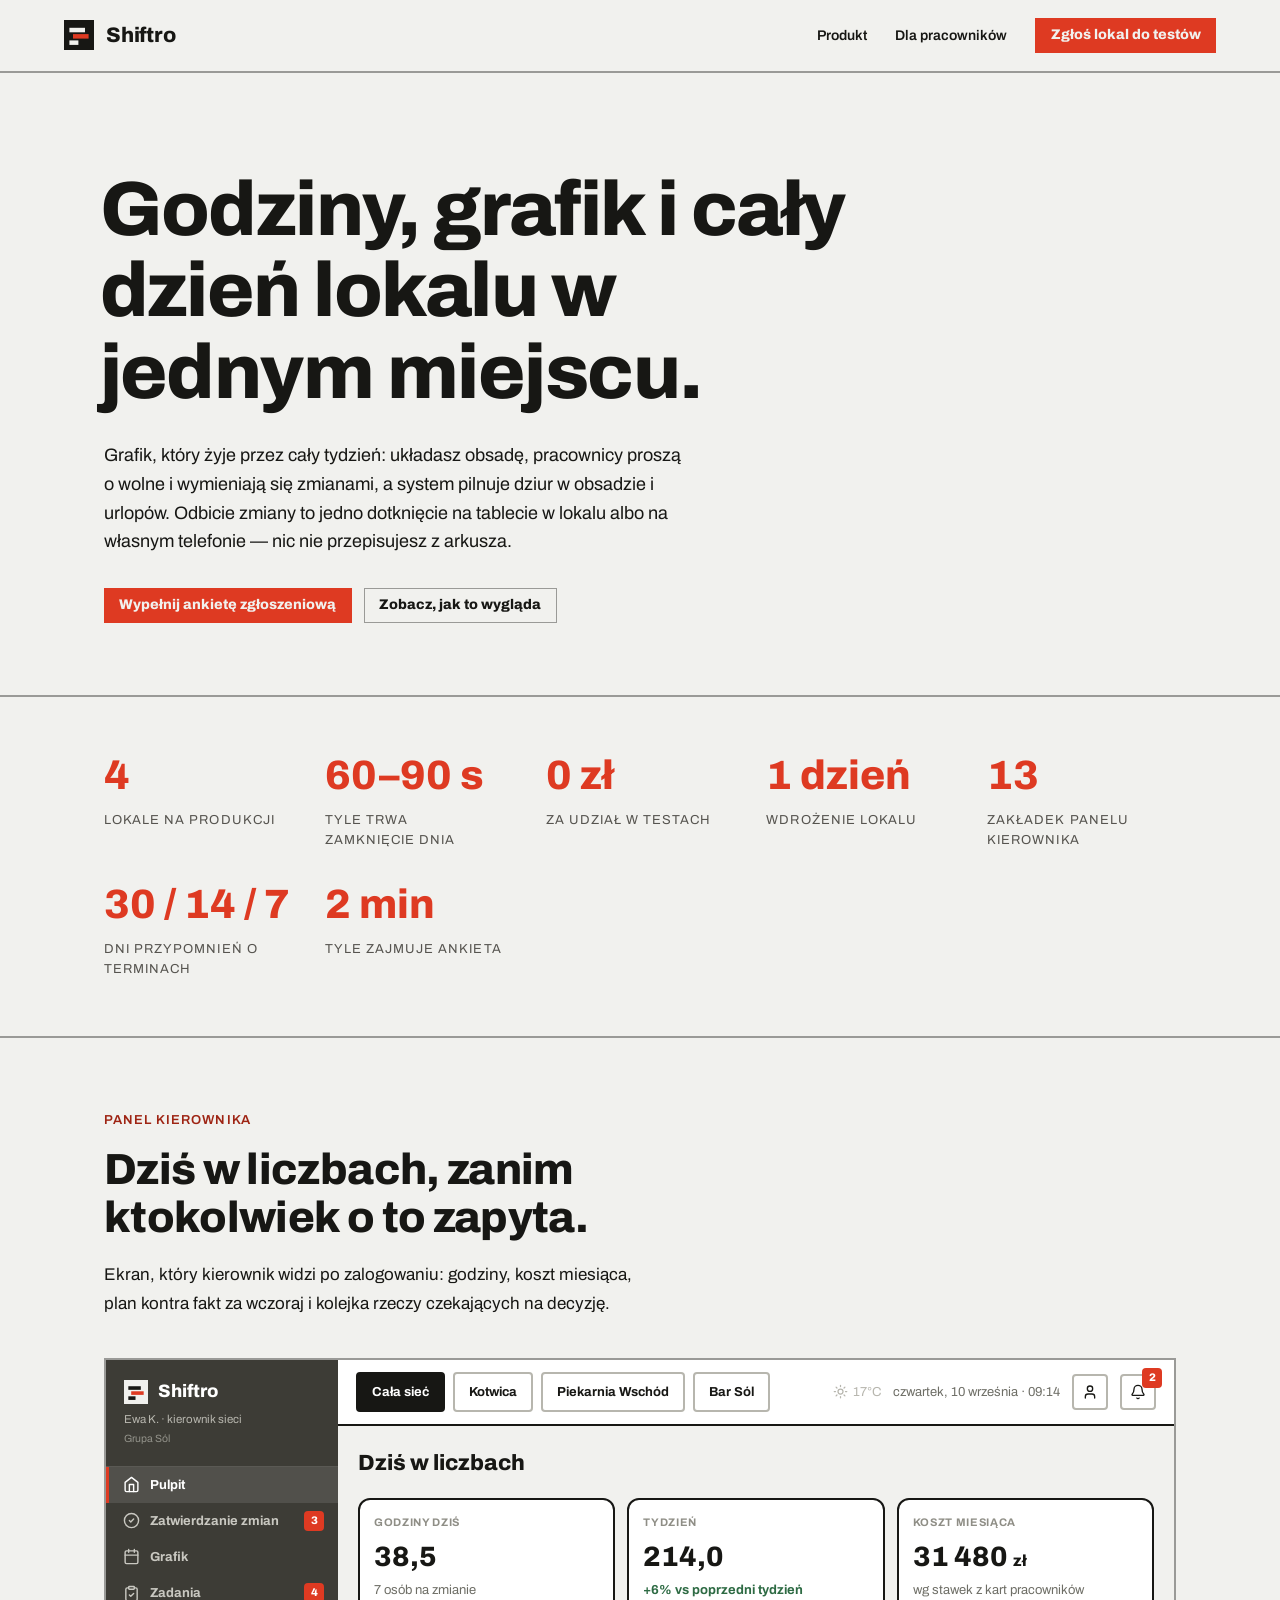
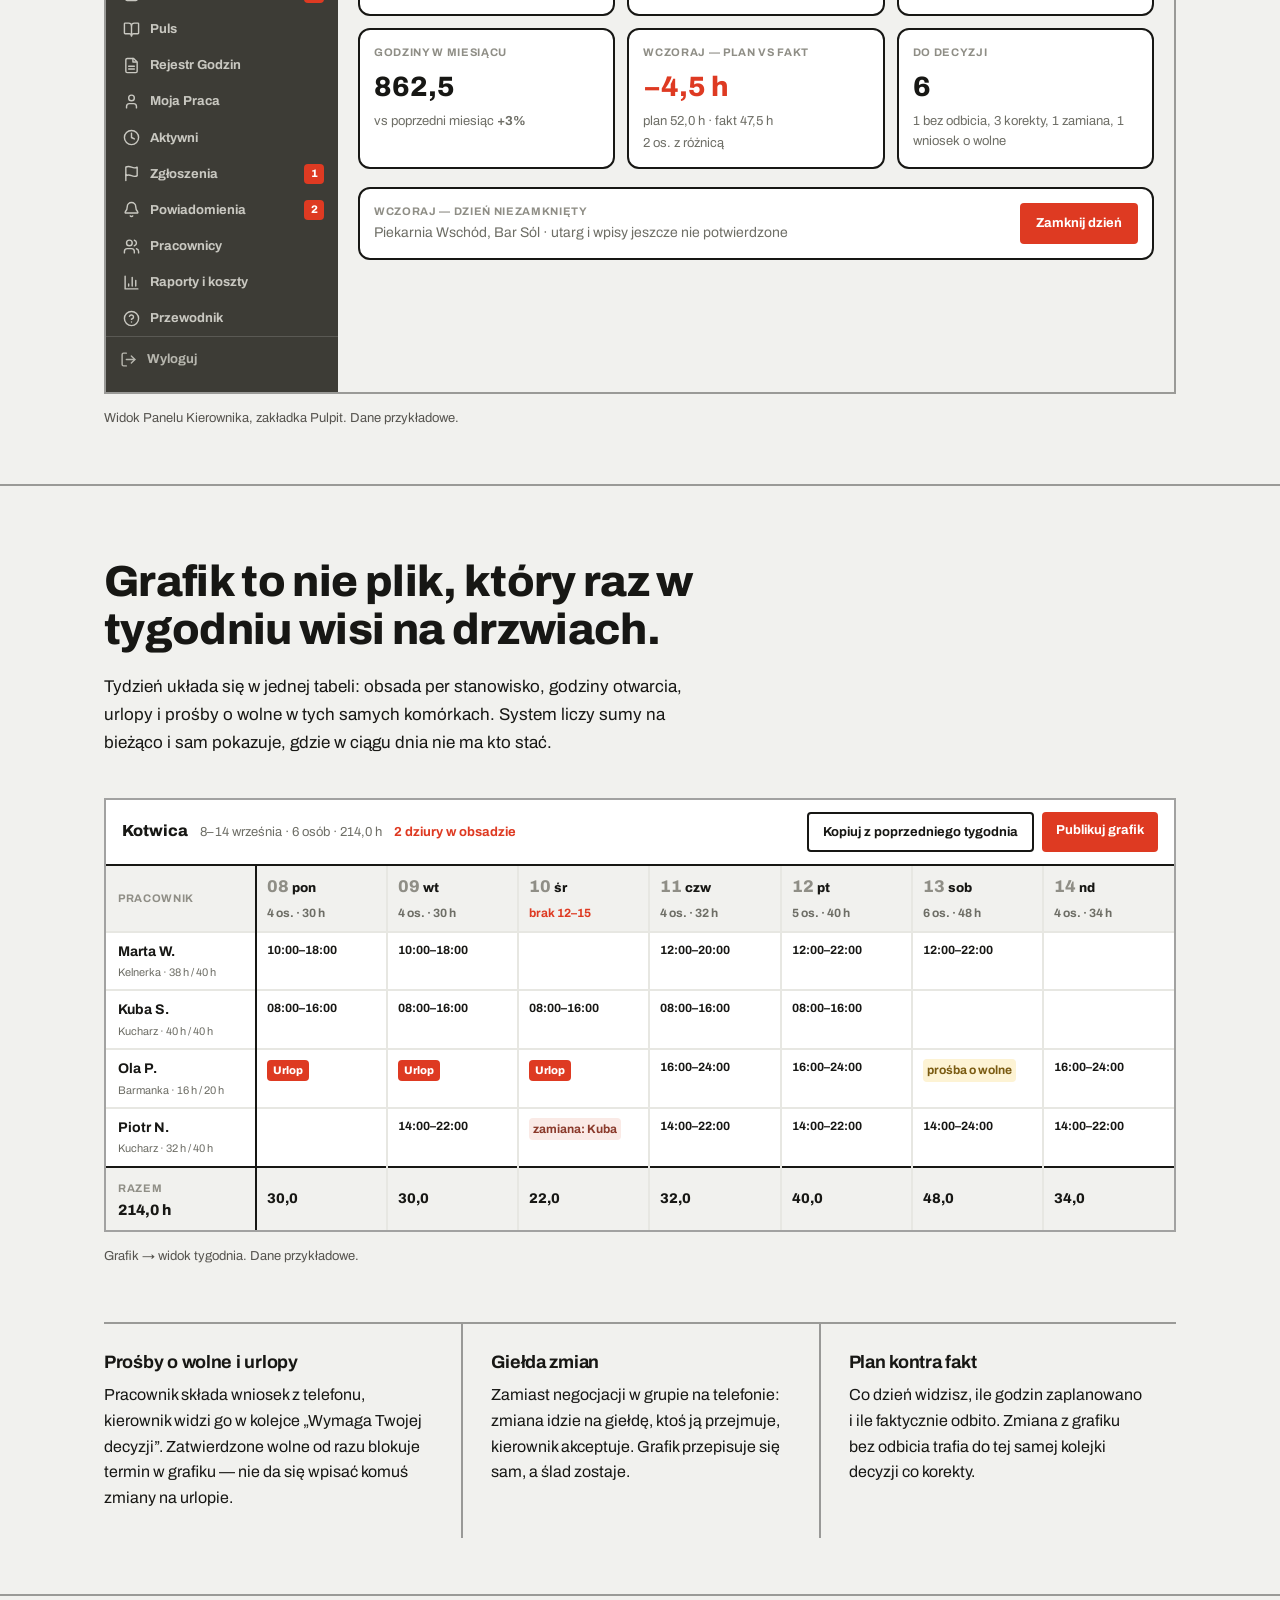
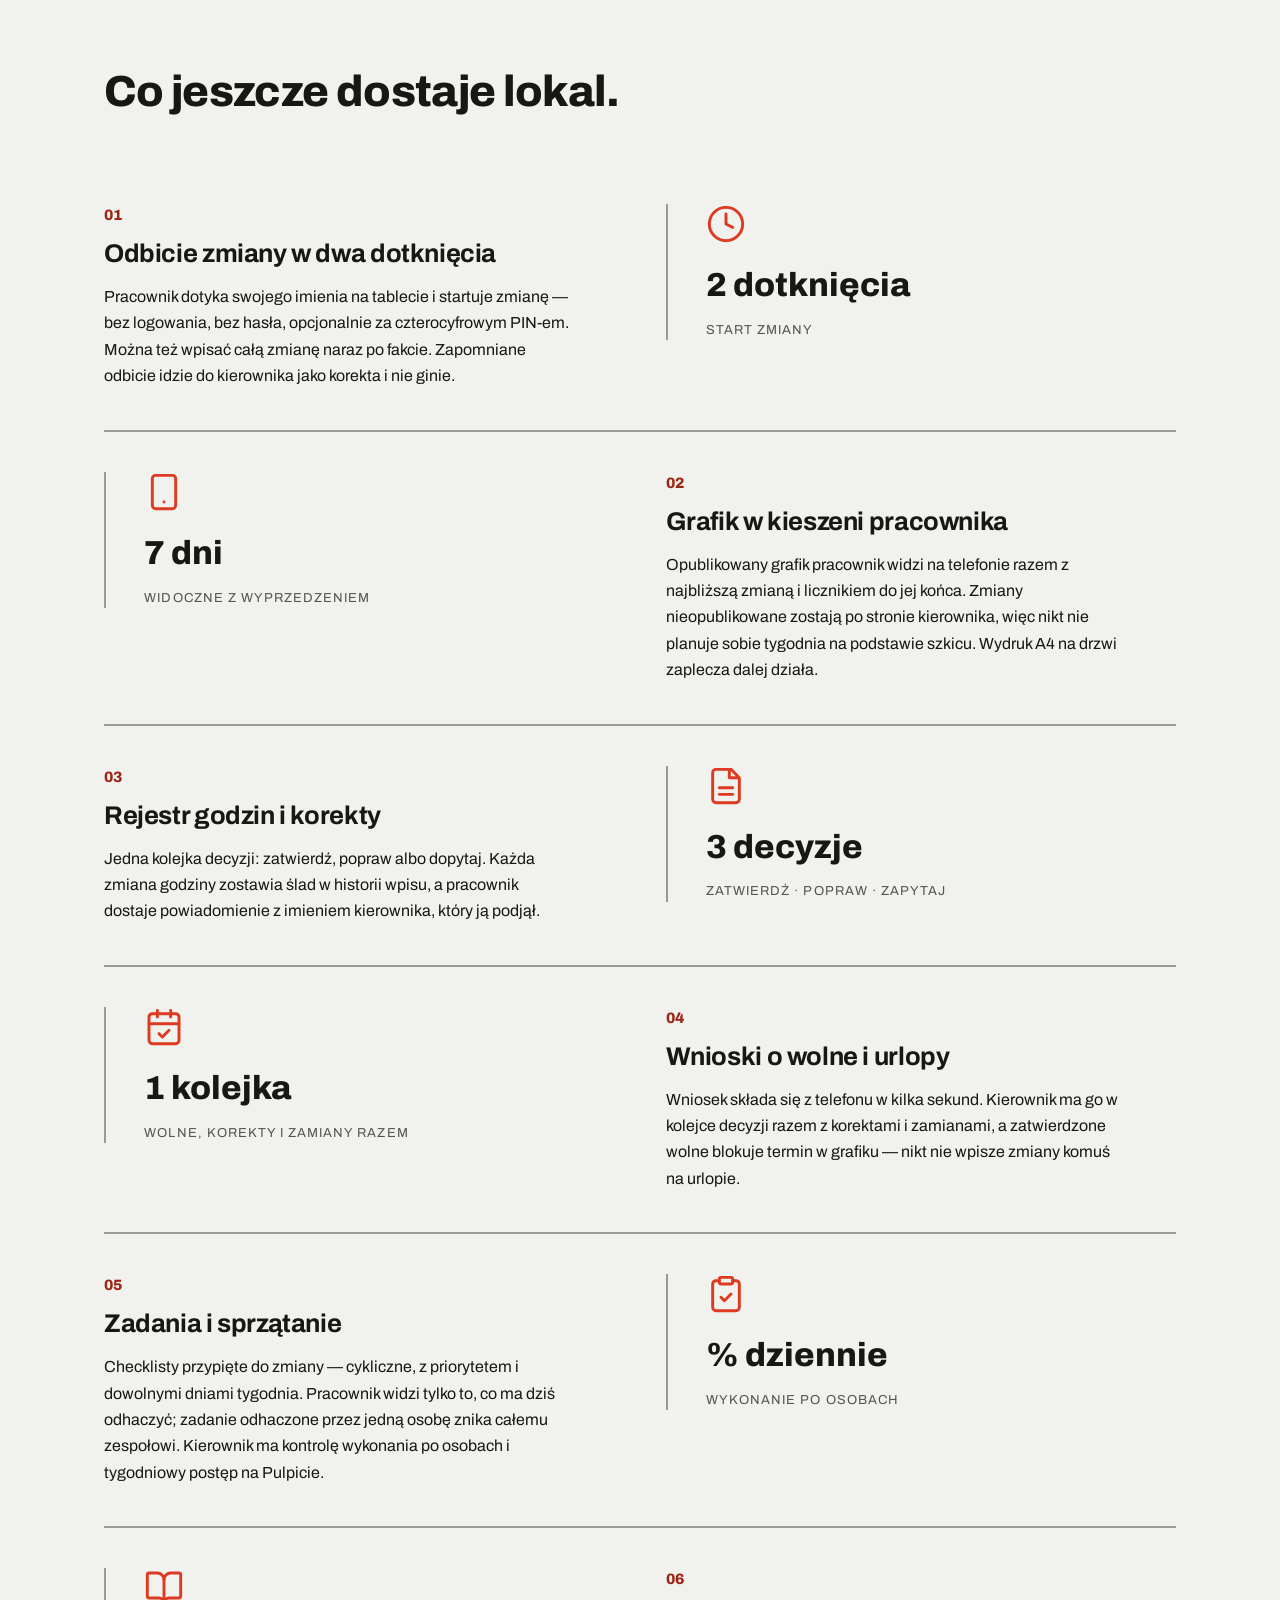
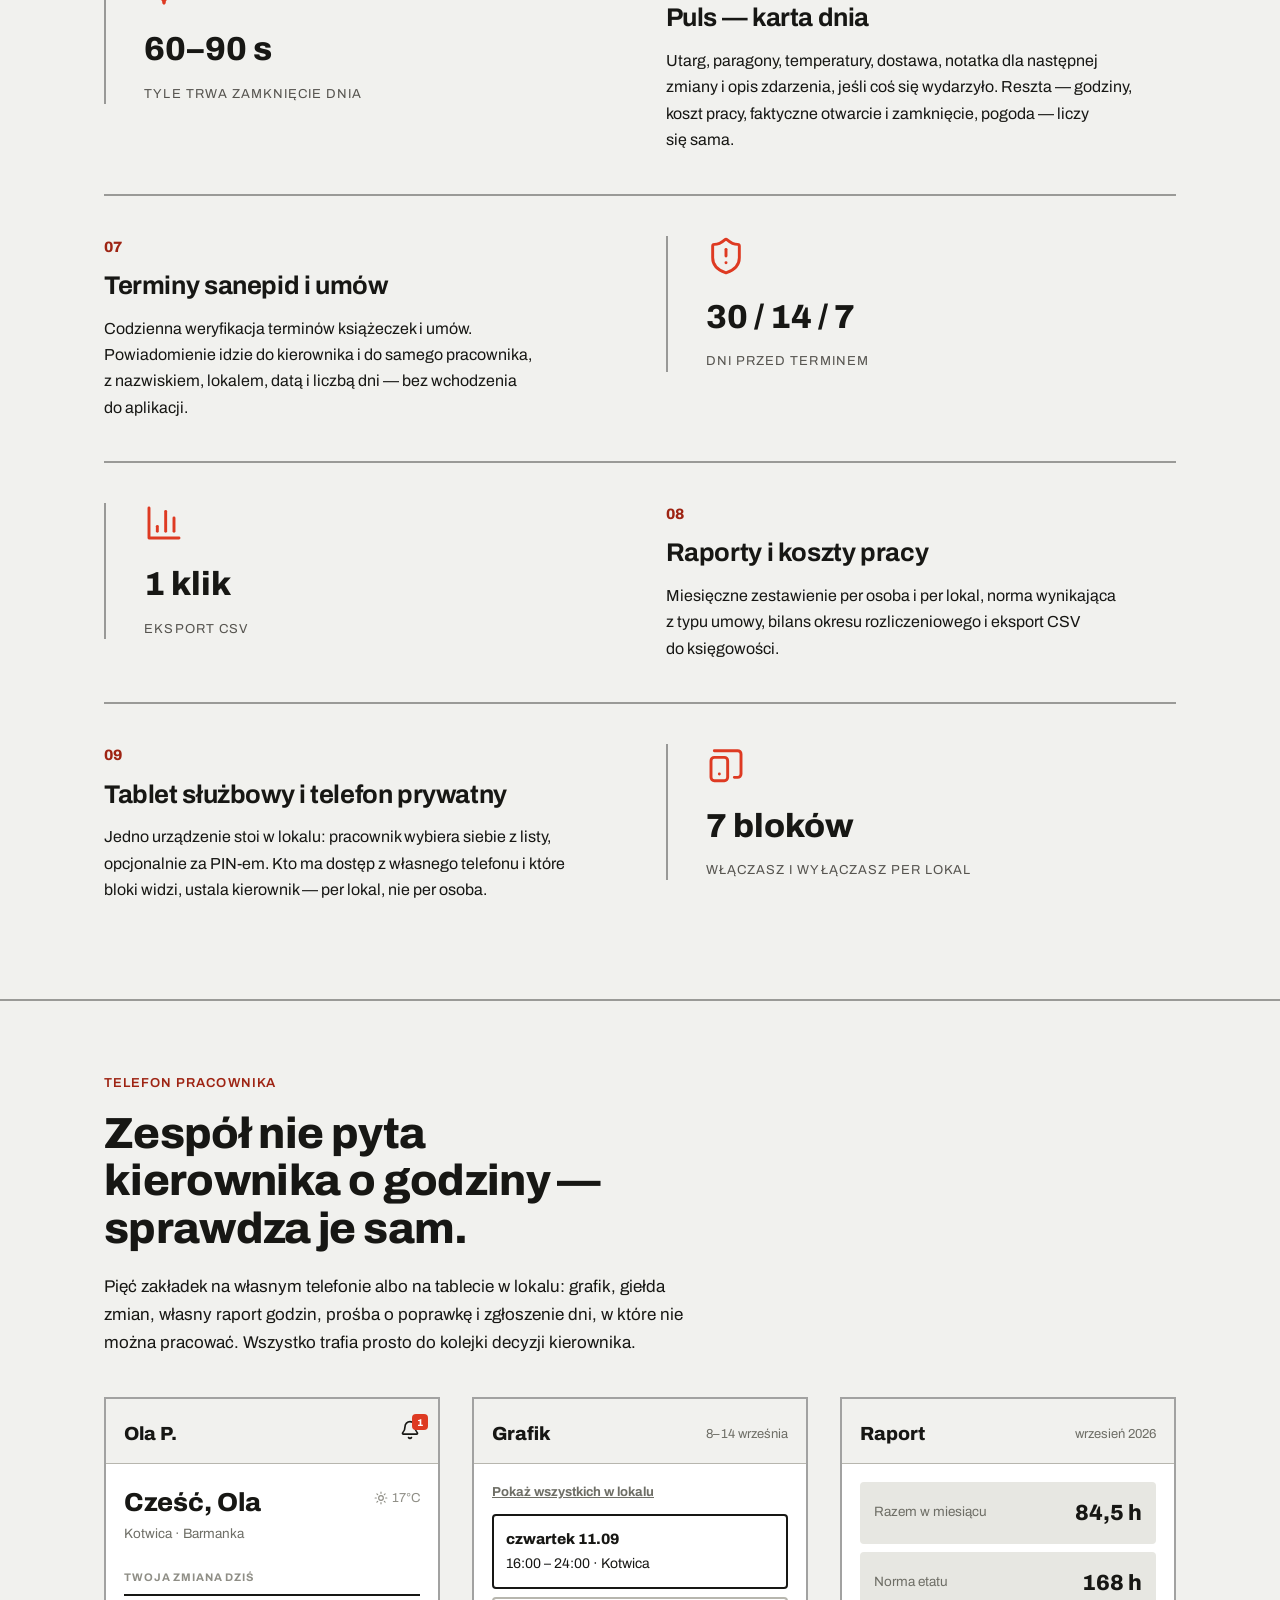
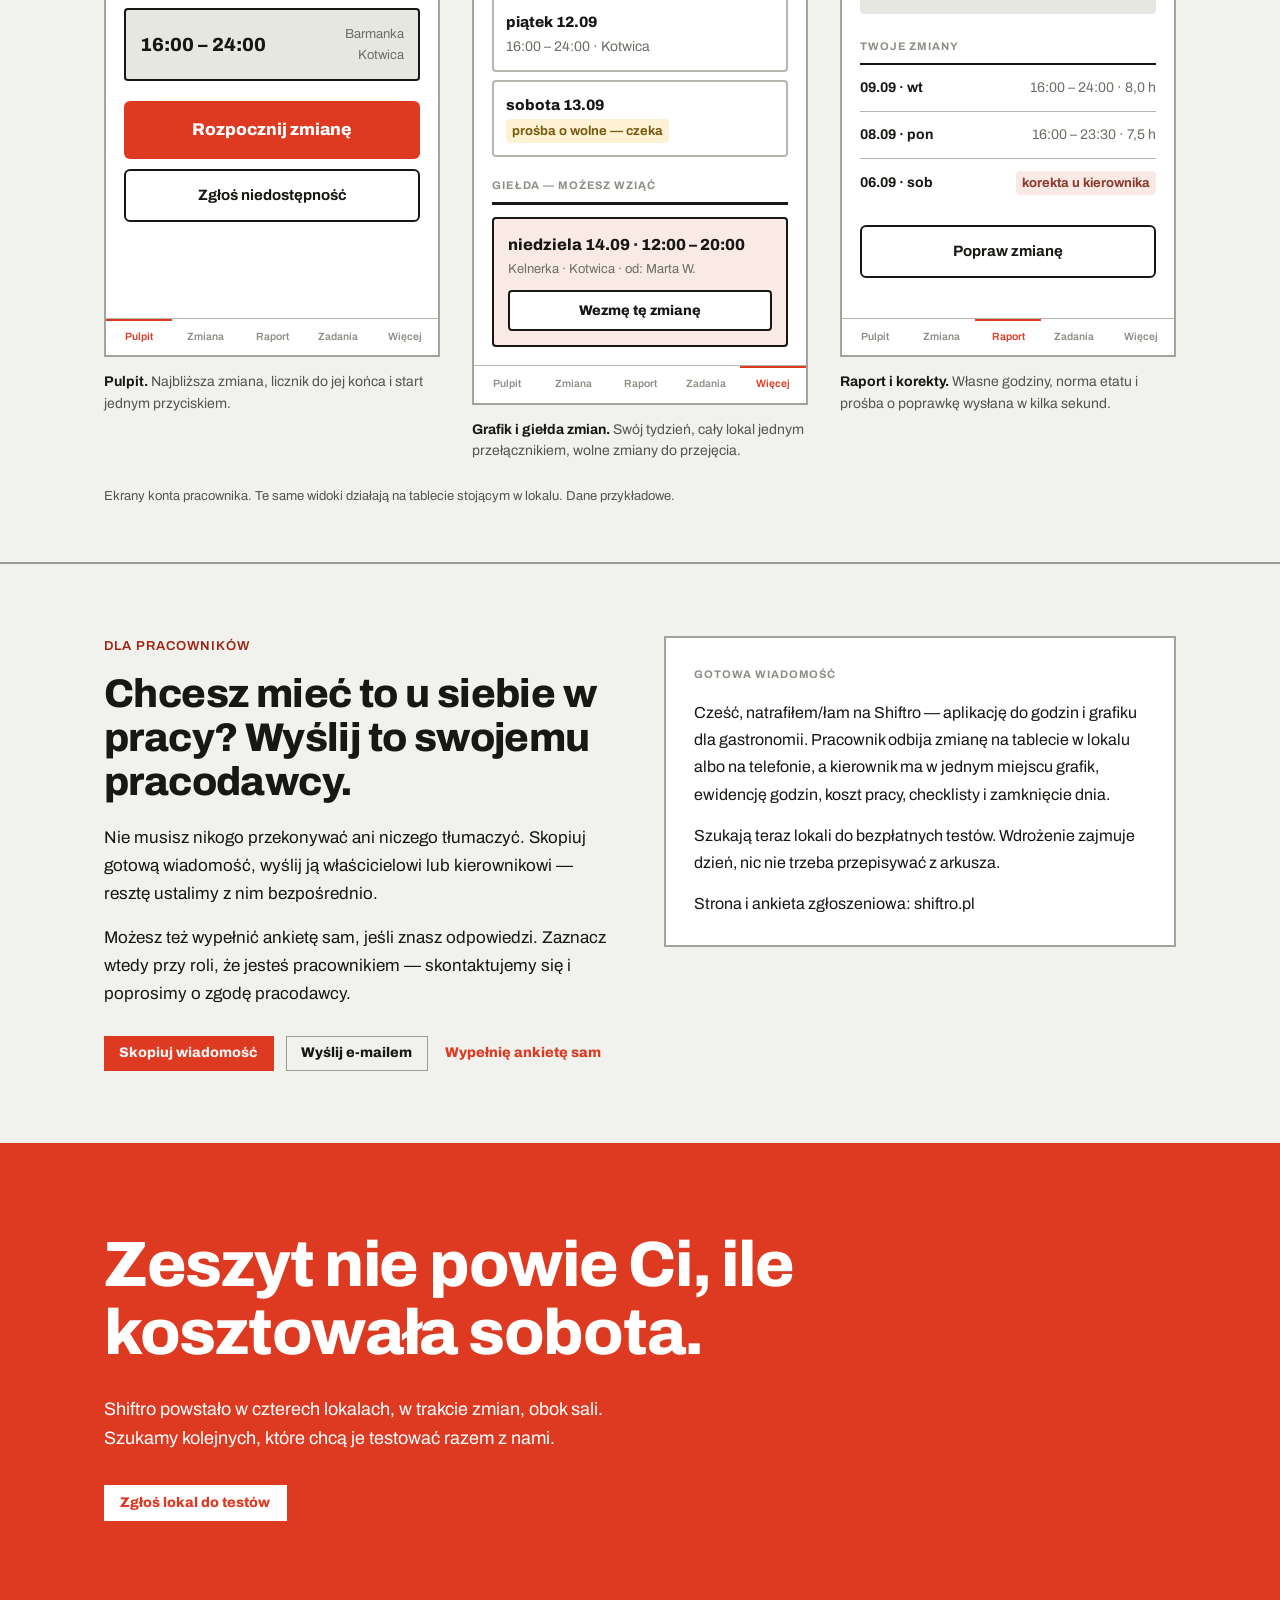
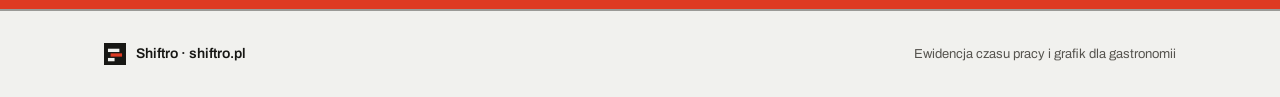
==== index.html @ 65a00e68 "Landing Shiftro: strona i ankieta zgłoszeniowa" ====
<!DOCTYPE html>
<html lang="pl">
<head>
<meta charset="utf-8">
<meta name="viewport" content="width=device-width, initial-scale=1">
<title>Shiftro — ewidencja czasu pracy i grafik dla gastronomii</title>
<meta name="description" content="Godziny, grafik i cały dzień lokalu w jednym miejscu. Pracownik odbija zmianę na tablecie w lokalu albo na telefonie, kierownik ma grafik, koszt pracy, checklisty i zamknięcie dnia. Szukamy lokali do bezpłatnych testów.">
<link rel="icon" type="image/svg+xml" href="/shiftro-favicon.svg">
<meta property="og:type" content="website">
<meta property="og:url" content="https://shiftro.pl/">
<meta property="og:title" content="Shiftro — ewidencja czasu pracy i grafik dla gastronomii">
<meta property="og:description" content="Godziny, grafik i cały dzień lokalu w jednym miejscu. Szukamy lokali do bezpłatnych testów.">
<meta property="og:locale" content="pl_PL">
<meta name="twitter:card" content="summary">
<link rel="preconnect" href="https://fonts.googleapis.com">
<link rel="preconnect" href="https://fonts.gstatic.com" crossorigin>
<link rel="stylesheet" href="https://fonts.googleapis.com/css2?family=Archivo:wght@400;500;600;700;800&display=swap">
<style>
/* ─────────────────────────────────────────────────────────────────────────
   Tokeny systemu "Modernist" z Claude Design, ZESTROJONE z paletą aplikacji
   (src/components/manager/designTokens.ts). Makieta przyszła z własnym
   akcentem #ec3013; lendingu i aplikacji nie może dzielić prawie-ten-sam
   czerwony, bo znak Shiftro ma w pasie dokładnie #DE3A22 i różnica widać
   gołym okiem, gdy stoją obok siebie.
   ───────────────────────────────────────────────────────────────────────── */
:root {
  --color-bg: #F1F1EE;
  --color-surface: #E7E7E2;
  --color-text: #171714;
  --color-accent: #DE3A22;
  --color-accent-2: #e15b47;
  --color-divider: color-mix(in srgb, #171714 40%, transparent);

  --color-neutral-100: #F8F4F4;
  --color-neutral-200: #E7E7E2;
  --color-neutral-300: #D7D3D3;
  --color-neutral-400: #BAB6B6;
  --color-neutral-500: #9B9797;
  --color-neutral-600: #7D7979;
  --color-neutral-700: #605D5D;
  --color-neutral-800: #444141;
  --color-neutral-900: #2D2B2B;

  --color-accent-100: #FAEAE6;
  --color-accent-200: #F5D5CD;
  --color-accent-300: #EDB0A2;
  --color-accent-400: #E67C66;
  --color-accent-500: #E85A45;
  --color-accent-600: #C4301B;
  --color-accent-700: #9E2413;
  --color-accent-800: #7A1C0F;
  --color-accent-900: #4D170E;

  --font-heading: "Archivo", system-ui, sans-serif;
  --font-heading-weight: 800;
  --font-body: "Archivo", system-ui, sans-serif;

  --space-1: 4px;  --space-2: 8px;  --space-3: 12px;
  --space-4: 16px; --space-6: 24px; --space-8: 32px;

  /* Znak Shiftro jest kwadratowy i bez zaokrągleń — cały ten system też. */
  --radius-sm: 0px; --radius-md: 0px; --radius-lg: 0px;

  --shadow-sm: 0 1px 2px color-mix(in srgb, #2D2B2B 14%, transparent);
  --shadow-md: 0 3px 10px color-mix(in srgb, #2D2B2B 16%, transparent);
  --shadow-lg: 0 12px 32px color-mix(in srgb, #2D2B2B 22%, transparent);
}

*, *::before, *::after { box-sizing: border-box; }
body {
  margin: 0; font-size: 15px; line-height: 1.55; font-weight: 400;
  background: var(--color-bg); color: var(--color-text);
  font-family: var(--font-body); text-wrap: pretty;
}
html { scroll-behavior: smooth; }
/* display:contents na przełącznikach ekranów wygrywa ze zwykłym
   [hidden]{display:none} — stąd !important. */
[hidden] { display: none !important; }

h1, h2, h3, h4, h5, h6 {
  font-family: var(--font-heading); font-weight: var(--font-heading-weight);
  line-height: 1.12; letter-spacing: -0.015em; margin: 0 0 var(--space-2);
}
h1 { font-size: 42px; } h2 { font-size: 32px; } h3 { font-size: 25px; }
h4 { font-size: 20px; } h5 { font-size: 16px; }
h6 { font-size: 13px; letter-spacing: 0.08em; text-transform: uppercase; }
p { margin: 0 0 var(--space-3); }
a { color: var(--color-accent-700); text-underline-offset: 3px; }
a:hover { color: var(--color-accent); }
img { display: block; max-width: 100%; }
figure { margin: 0; }
figcaption { font-size: 11px; margin-top: var(--space-1); color: color-mix(in srgb, var(--color-text) 55%, transparent); }
.text-muted { color: color-mix(in srgb, var(--color-text) 55%, transparent); }
:focus { outline: none; }
:focus-visible { outline: 2px solid var(--color-accent); outline-offset: 2px; }
::selection { background: color-mix(in srgb, var(--color-accent) 30%, transparent); }

.hr { height: 2px; border: 0; margin: var(--space-4) 0; background: var(--color-divider); }

.btn {
  display: inline-flex; align-items: center; justify-content: center; gap: 6px;
  cursor: pointer; text-decoration: none;
  font-family: var(--font-heading); font-weight: var(--font-heading-weight);
  font-size: 14px; line-height: 1.2; color: var(--color-text);
  background: transparent; border: 1px solid transparent;
  padding: var(--space-2) calc(var(--space-3) * 1.2);
  border-radius: var(--radius-md);
}
.btn svg { display: block; }
.btn:disabled { opacity: 0.45; cursor: not-allowed; }
.btn-primary { background: var(--color-accent); color: var(--color-bg); }
.btn-primary:hover { background: var(--color-accent-600); }
.btn-primary:active { background: var(--color-accent-700); }
.btn-secondary { border-color: var(--color-divider); }
.btn-secondary:hover { background: color-mix(in srgb, var(--color-text) 7%, transparent); }
.btn-secondary:active { background: color-mix(in srgb, var(--color-text) 14%, transparent); }
.btn-ghost { color: var(--color-accent); padding-inline: var(--space-1); }
.btn-ghost:hover { background: color-mix(in srgb, var(--color-accent) 10%, transparent); }
.btn-ghost:active { background: color-mix(in srgb, var(--color-accent) 18%, transparent); }
.btn-icon { width: 36px; height: 36px; padding: 0; }
.btn-block { width: 100%; margin-top: var(--space-2); justify-content: flex-start; text-align: left; }

.field > label { display: block; font-size: 12px; margin-bottom: 5px; color: color-mix(in srgb, var(--color-text) 70%, transparent); }
.input {
  width: 100%; min-height: 36px; padding: 6px 10px; font: inherit;
  font-size: 14px; color: var(--color-text); caret-color: var(--color-accent);
  background: var(--color-surface);
  border: 1px solid var(--color-divider); border-radius: var(--radius-md);
}
.input:hover { border-color: color-mix(in srgb, var(--color-text) 45%, transparent); }
.input:focus-visible { border-color: var(--color-accent); outline-offset: 0; }
textarea.input { min-height: 90px; resize: vertical; }
.radio { display: inline-flex; align-items: center; gap: 8px; cursor: pointer; font-size: 14px; }
.radio input, .seg-opt input { position: absolute; opacity: 0; width: 0; height: 0; pointer-events: none; }
.radio .dot { width: 16px; height: 16px; flex: none; border-radius: 50%; border: 1.5px solid var(--color-divider); }
.radio:hover .dot { border-color: var(--color-accent); }
.radio input:checked + .dot { border-color: var(--color-accent); background: var(--color-accent); box-shadow: inset 0 0 0 4px var(--color-bg); }
.radio input:focus-visible + .dot { outline: 2px solid var(--color-accent); outline-offset: 2px; }
.seg { display: inline-flex; overflow: hidden; border: 1px solid var(--color-divider); border-radius: var(--radius-md); }
.seg-opt { display: inline-flex; align-items: center; gap: 6px; padding: 7px 12px; font-size: 13px; cursor: pointer; }
.seg-opt + .seg-opt { border-left: 1px solid var(--color-divider); }
.seg-opt:has(input:checked) { background: var(--color-accent); color: var(--color-bg); }
.seg-opt:not(:has(input:checked)):hover { background: color-mix(in srgb, var(--color-text) 7%, transparent); }
.seg-opt:has(input:focus-visible) { outline: 2px solid var(--color-accent); outline-offset: -2px; }

.card { display: flex; flex-direction: column; gap: var(--space-2); padding: var(--space-3); border-radius: var(--radius-md); background: var(--color-surface); }
.card-kicker { font-size: 10px; letter-spacing: 0.1em; text-transform: uppercase; color: var(--color-accent); }
.card-title { font-family: var(--font-heading); font-weight: var(--font-heading-weight); font-size: 17px; line-height: 1.2; }
.card-body { margin: 0; font-size: 13px; opacity: 0.8; flex: 1; }
.card-meta { display: flex; align-items: center; gap: 6px; font-size: 11px; color: color-mix(in srgb, var(--color-text) 50%, transparent); }
.elev-sm { box-shadow: var(--shadow-sm); }
.elev-md { box-shadow: var(--shadow-md); }
.elev-lg { box-shadow: var(--shadow-lg); }

.tag { display: inline-flex; align-items: center; font-size: 11px; letter-spacing: 0.02em; padding: 3px 10px; border-radius: calc(var(--radius-md) * 0.75); }
.tag-accent { background: var(--color-accent-100); color: var(--color-accent-800); }
.tag-accent-2 { background: #FFF2EF; color: #71261B; }
.tag-neutral { background: var(--color-neutral-100); color: var(--color-neutral-800); }
.tag-outline { border: 1px solid var(--color-accent); color: var(--color-accent); }

.table { width: 100%; border-collapse: collapse; font-size: 14px; }
.table th { text-align: left; font-size: 11px; letter-spacing: 0.08em; text-transform: uppercase; color: color-mix(in srgb, var(--color-text) 60%, transparent); padding: var(--space-2); border-bottom: 2px solid var(--color-divider); }
.table td { padding: var(--space-2); border-bottom: 1px solid var(--color-divider); }
.table tbody tr:hover { background: color-mix(in srgb, var(--color-text) 4%, transparent); }
</style>
</head>
<body>
<div style="font-family: var(--font-body); color: var(--color-text); background: var(--color-bg); --edge: clamp(20px, 5vw, 72px);">

  <header style="display: flex; align-items: center; justify-content: space-between; gap: 24px; flex-wrap: wrap; padding: 18px var(--edge); border-bottom: 2px solid var(--color-divider);">
    <div style="display: flex; align-items: center; gap: 12px;">
      <svg width="30" height="30" viewBox="0 0 100 100" role="img" aria-label="Shiftro">
        <rect width="100" height="100" fill="#171714"></rect>
        <rect x="18" y="26" width="52" height="15" fill="#F1F1EE"></rect>
        <rect x="30" y="47" width="52" height="15" fill="#DE3A22"></rect>
        <rect x="18" y="68" width="30" height="15" fill="#F1F1EE"></rect>
      </svg>
      <span style="font-family: var(--font-heading); font-weight: 800; font-size: 21px; letter-spacing: -0.01em;">Shiftro</span>
    </div>
    <nav style="display: flex; align-items: center; gap: 28px; flex-wrap: wrap;">
      <div data-when="onLanding" style="display:contents">
        <a href="#produkt" style="font-size: 14px; font-weight: 600; text-decoration: none; color: var(--color-text);">Produkt</a>
      </div>
      <div data-when="onLanding" style="display:contents">
        <a href="#dla-pracownikow" style="font-size: 14px; font-weight: 600; text-decoration: none; color: var(--color-text);">Dla pracowników</a>
      </div>
      <div data-when="onAnkieta" style="display:contents" hidden>
        <button type="button" class="btn btn-ghost" data-act="goLanding">Wróć na stronę</button>
      </div>
      <div data-when="onLanding" style="display:contents">
        <button type="button" class="btn btn-primary" data-act="goAnkieta">Zgłoś lokal do testów</button>
      </div>
    </nav>
  </header>

  <div data-when="onLanding" style="display:contents">
  <div>
  <section style="max-width: 1200px; margin: 0 auto; padding: 96px var(--edge) 72px;">
    <h1 style="font-family: var(--font-heading); font-weight: 800; font-size: clamp(40px, 6vw, 80px); line-height: 1.06; letter-spacing: -0.02em; margin: 0 0 28px; margin-left: -0.058em; max-width: 16ch;">Godziny, grafik i cały dzień lokalu w jednym miejscu.</h1>
    <p style="font-size: 18px; line-height: 1.6; max-width: 58ch; margin: 0 0 32px;">Grafik, który żyje przez cały tydzień: układasz obsadę, pracownicy proszą o wolne i wymieniają się zmianami, a system pilnuje dziur w obsadzie i urlopów. Odbicie zmiany to jedno dotknięcie na tablecie w lokalu albo na własnym telefonie — nic nie przepisujesz z arkusza.</p>
    <div style="display: flex; gap: 12px; flex-wrap: wrap;">
      <button type="button" class="btn btn-primary" data-act="goAnkieta">Wypełnij ankietę zgłoszeniową</button>
      <a href="#produkt" class="btn btn-secondary">Zobacz, jak to wygląda</a>
    </div>
  </section>

  <hr style="height: 2px; border: 0; margin: 0; background: var(--color-divider);">

  <section style="max-width: 1200px; margin: 0 auto; padding: 56px var(--edge);">
    <div style="display: grid; grid-template-columns: repeat(auto-fit, minmax(180px, 1fr)); gap: 32px;">
      <div>
        <p style="font-family: var(--font-heading); font-weight: 800; font-size: clamp(32px, 3.2vw, 46px); line-height: 1.1; color: var(--color-accent); margin: 0;">4</p>
        <p style="font-size: 13px; letter-spacing: 0.08em; text-transform: uppercase; margin: 12px 0 0; color: #56544f;">lokale na produkcji</p>
      </div>
      <div>
        <p style="font-family: var(--font-heading); font-weight: 800; font-size: clamp(32px, 3.2vw, 46px); line-height: 1.1; color: var(--color-accent); margin: 0;">60–90 s</p>
        <p style="font-size: 13px; letter-spacing: 0.08em; text-transform: uppercase; margin: 12px 0 0; color: #56544f;">tyle trwa zamknięcie dnia</p>
      </div>
      <div>
        <p style="font-family: var(--font-heading); font-weight: 800; font-size: clamp(32px, 3.2vw, 46px); line-height: 1.1; color: var(--color-accent); margin: 0;">0 zł</p>
        <p style="font-size: 13px; letter-spacing: 0.08em; text-transform: uppercase; margin: 12px 0 0; color: #56544f;">za udział w testach</p>
      </div>
      <div>
        <p style="font-family: var(--font-heading); font-weight: 800; font-size: clamp(32px, 3.2vw, 46px); line-height: 1.1; color: var(--color-accent); margin: 0;">1 dzień</p>
        <p style="font-size: 13px; letter-spacing: 0.08em; text-transform: uppercase; margin: 12px 0 0; color: #56544f;">wdrożenie lokalu</p>
      </div>
      <div>
        <p style="font-family: var(--font-heading); font-weight: 800; font-size: clamp(32px, 3.2vw, 46px); line-height: 1.1; color: var(--color-accent); margin: 0;">13</p>
        <p style="font-size: 13px; letter-spacing: 0.08em; text-transform: uppercase; margin: 12px 0 0; color: #56544f;">zakładek panelu kierownika</p>
      </div>
      <div>
        <p style="font-family: var(--font-heading); font-weight: 800; font-size: clamp(32px, 3.2vw, 46px); line-height: 1.1; color: var(--color-accent); margin: 0;">30 / 14 / 7</p>
        <p style="font-size: 13px; letter-spacing: 0.08em; text-transform: uppercase; margin: 12px 0 0; color: #56544f;">dni przypomnień o terminach</p>
      </div>
      <div>
        <p style="font-family: var(--font-heading); font-weight: 800; font-size: clamp(32px, 3.2vw, 46px); line-height: 1.1; color: var(--color-accent); margin: 0;">2 min</p>
        <p style="font-size: 13px; letter-spacing: 0.08em; text-transform: uppercase; margin: 12px 0 0; color: #56544f;">tyle zajmuje ankieta</p>
      </div>
    </div>
  </section>

  <hr style="height: 2px; border: 0; margin: 0; background: var(--color-divider);">

  <section id="produkt" style="max-width: 1200px; margin: 0 auto; padding: 72px var(--edge) 56px;">
    <p style="font-size: 13px; letter-spacing: 0.08em; text-transform: uppercase; color: var(--color-accent-700); margin: 0 0 16px; font-weight: 600;">Panel kierownika</p>
    <h2 style="font-family: var(--font-heading); font-weight: 800; font-size: clamp(28px, 3.4vw, 44px); line-height: 1.1; letter-spacing: -0.015em; margin: 0 0 20px; max-width: 20ch;">Dziś w liczbach, zanim ktokolwiek o to zapyta.</h2>
    <p style="font-size: 17px; line-height: 1.65; max-width: 56ch; margin: 0 0 40px;">Ekran, który kierownik widzi po zalogowaniu: godziny, koszt miesiąca, plan kontra fakt za wczoraj i kolejka rzeczy czekających na decyzję.</p>

    <div style="border: 2px solid var(--color-divider); background: #F1F1EE; overflow-x: auto; overflow-y: hidden;">
      <div style="display: flex; min-width: 580px; min-height: 520px; font-family: 'Archivo', sans-serif;">
        <aside style="width: 232px; flex-shrink: 0; background: #3D3C36; color: #fff; display: flex; flex-direction: column;">
          <div style="padding: 18px; border-bottom: 1px solid rgba(255,255,255,0.15);">
            <div style="display: flex; align-items: center; gap: 10px;">
              <svg width="24" height="24" viewBox="0 0 100 100" role="img" aria-label="Shiftro">
                <rect width="100" height="100" fill="#F1F1EE"></rect>
                <rect x="18" y="26" width="52" height="15" fill="#171714"></rect>
                <rect x="30" y="47" width="52" height="15" fill="#DE3A22"></rect>
                <rect x="18" y="68" width="30" height="15" fill="#171714"></rect>
              </svg>
              <span style="font-weight: 800; font-size: 18px;">Shiftro</span>
            </div>
            <p style="font-size: 11.5px; color: #B7B6AE; margin: 6px 0 0;">Ewa K. · kierownik sieci</p>
            <p style="font-size: 10.5px; color: rgba(183,182,174,0.7); margin: 2px 0 0;">Grupa Sól</p>
          </div>
          <div style="display: flex; flex-direction: column;">
            <div style="padding: 8px 14px; display: flex; align-items: center; gap: 10px; font-weight: 700; font-size: 13px; border-left: 3px solid #DE3A22; background: rgba(255,255,255,0.1); color: #fff;"><svg width="17" height="17" viewBox="0 0 24 24" fill="none" stroke="currentColor" stroke-width="2" stroke-linecap="round" stroke-linejoin="round" style="flex-shrink:0"><path d="m3 9 9-7 9 7v11a2 2 0 0 1-2 2H5a2 2 0 0 1-2-2z"></path><polyline points="9 22 9 12 15 12 15 22"></polyline></svg>Pulpit</div>
            <div style="padding: 8px 14px; display: flex; align-items: center; gap: 10px; font-weight: 700; font-size: 13px; border-left: 3px solid transparent; color: #C9C8C1;"><svg width="17" height="17" viewBox="0 0 24 24" fill="none" stroke="currentColor" stroke-width="2" stroke-linecap="round" stroke-linejoin="round" style="flex-shrink:0"><circle cx="12" cy="12" r="10"></circle><path d="m9 12 2 2 4-4"></path></svg>Zatwierdzanie zmian<span style="margin-left: auto; background: #DE3A22; color: #fff; font-size: 11px; font-weight: 800; min-width: 20px; height: 20px; border-radius: 4px; display: flex; align-items: center; justify-content: center; padding: 0 6px;">3</span></div>
            <div style="padding: 8px 14px; display: flex; align-items: center; gap: 10px; font-weight: 700; font-size: 13px; border-left: 3px solid transparent; color: #C9C8C1;"><svg width="17" height="17" viewBox="0 0 24 24" fill="none" stroke="currentColor" stroke-width="2" stroke-linecap="round" stroke-linejoin="round" style="flex-shrink:0"><rect width="18" height="18" x="3" y="4" rx="2"></rect><path d="M16 2v4M8 2v4M3 10h18"></path></svg>Grafik</div>
            <div style="padding: 8px 14px; display: flex; align-items: center; gap: 10px; font-weight: 700; font-size: 13px; border-left: 3px solid transparent; color: #C9C8C1;"><svg width="17" height="17" viewBox="0 0 24 24" fill="none" stroke="currentColor" stroke-width="2" stroke-linecap="round" stroke-linejoin="round" style="flex-shrink:0"><rect width="8" height="4" x="8" y="2" rx="1"></rect><path d="M16 4h2a2 2 0 0 1 2 2v14a2 2 0 0 1-2 2H6a2 2 0 0 1-2-2V6a2 2 0 0 1 2-2h2"></path><path d="m9 14 2 2 4-4"></path></svg>Zadania<span style="margin-left: auto; background: #DE3A22; color: #fff; font-size: 11px; font-weight: 800; min-width: 20px; height: 20px; border-radius: 4px; display: flex; align-items: center; justify-content: center; padding: 0 6px;">4</span></div>
            <div style="padding: 8px 14px; display: flex; align-items: center; gap: 10px; font-weight: 700; font-size: 13px; border-left: 3px solid transparent; color: #C9C8C1;"><svg width="17" height="17" viewBox="0 0 24 24" fill="none" stroke="currentColor" stroke-width="2" stroke-linecap="round" stroke-linejoin="round" style="flex-shrink:0"><path d="M12 7v14"></path><path d="M3 18a1 1 0 0 1-1-1V4a1 1 0 0 1 1-1h5a4 4 0 0 1 4 4 4 4 0 0 1 4-4h5a1 1 0 0 1 1 1v13a1 1 0 0 1-1 1h-6a3 3 0 0 0-3 3 3 3 0 0 0-3-3z"></path></svg>Puls</div>
            <div style="padding: 8px 14px; display: flex; align-items: center; gap: 10px; font-weight: 700; font-size: 13px; border-left: 3px solid transparent; color: #C9C8C1;"><svg width="17" height="17" viewBox="0 0 24 24" fill="none" stroke="currentColor" stroke-width="2" stroke-linecap="round" stroke-linejoin="round" style="flex-shrink:0"><path d="M15 2H6a2 2 0 0 0-2 2v16a2 2 0 0 0 2 2h12a2 2 0 0 0 2-2V7z"></path><path d="M14 2v5h5"></path><path d="M16 13H8"></path><path d="M16 17H8"></path></svg>Rejestr Godzin</div>
            <div style="padding: 8px 14px; display: flex; align-items: center; gap: 10px; font-weight: 700; font-size: 13px; border-left: 3px solid transparent; color: #C9C8C1;"><svg width="17" height="17" viewBox="0 0 24 24" fill="none" stroke="currentColor" stroke-width="2" stroke-linecap="round" stroke-linejoin="round" style="flex-shrink:0"><path d="M19 21v-2a4 4 0 0 0-4-4H9a4 4 0 0 0-4 4v2"></path><circle cx="12" cy="7" r="4"></circle></svg>Moja Praca</div>
            <div style="padding: 8px 14px; display: flex; align-items: center; gap: 10px; font-weight: 700; font-size: 13px; border-left: 3px solid transparent; color: #C9C8C1;"><svg width="17" height="17" viewBox="0 0 24 24" fill="none" stroke="currentColor" stroke-width="2" stroke-linecap="round" stroke-linejoin="round" style="flex-shrink:0"><circle cx="12" cy="12" r="10"></circle><polyline points="12 6 12 12 16 14"></polyline></svg>Aktywni</div>
            <div style="padding: 8px 14px; display: flex; align-items: center; gap: 10px; font-weight: 700; font-size: 13px; border-left: 3px solid transparent; color: #C9C8C1;"><svg width="17" height="17" viewBox="0 0 24 24" fill="none" stroke="currentColor" stroke-width="2" stroke-linecap="round" stroke-linejoin="round" style="flex-shrink:0"><path d="M4 15s1-1 4-1 5 2 8 2 4-1 4-1V3s-1 1-4 1-5-2-8-2-4 1-4 1z"></path><line x1="4" x2="4" y1="22" y2="15"></line></svg>Zgłoszenia<span style="margin-left: auto; background: #DE3A22; color: #fff; font-size: 11px; font-weight: 800; min-width: 20px; height: 20px; border-radius: 4px; display: flex; align-items: center; justify-content: center; padding: 0 6px;">1</span></div>
            <div style="padding: 8px 14px; display: flex; align-items: center; gap: 10px; font-weight: 700; font-size: 13px; border-left: 3px solid transparent; color: #C9C8C1;"><svg width="17" height="17" viewBox="0 0 24 24" fill="none" stroke="currentColor" stroke-width="2" stroke-linecap="round" stroke-linejoin="round" style="flex-shrink:0"><path d="M10.268 21a2 2 0 0 0 3.464 0"></path><path d="M3.262 15.326A1 1 0 0 0 4 17h16a1 1 0 0 0 .74-1.673C19.41 13.956 18 12.499 18 8A6 6 0 0 0 6 8c0 4.499-1.411 5.956-2.738 7.326"></path></svg>Powiadomienia<span style="margin-left: auto; background: #DE3A22; color: #fff; font-size: 11px; font-weight: 800; min-width: 20px; height: 20px; border-radius: 4px; display: flex; align-items: center; justify-content: center; padding: 0 6px;">2</span></div>
            <div style="padding: 8px 14px; display: flex; align-items: center; gap: 10px; font-weight: 700; font-size: 13px; border-left: 3px solid transparent; color: #C9C8C1;"><svg width="17" height="17" viewBox="0 0 24 24" fill="none" stroke="currentColor" stroke-width="2" stroke-linecap="round" stroke-linejoin="round" style="flex-shrink:0"><path d="M16 21v-2a4 4 0 0 0-4-4H6a4 4 0 0 0-4 4v2"></path><circle cx="9" cy="7" r="4"></circle><path d="M22 21v-2a4 4 0 0 0-3-3.87"></path><path d="M16 3.13a4 4 0 0 1 0 7.75"></path></svg>Pracownicy</div>
            <div style="padding: 8px 14px; display: flex; align-items: center; gap: 10px; font-weight: 700; font-size: 13px; border-left: 3px solid transparent; color: #C9C8C1;"><svg width="17" height="17" viewBox="0 0 24 24" fill="none" stroke="currentColor" stroke-width="2" stroke-linecap="round" stroke-linejoin="round" style="flex-shrink:0"><path d="M3 3v18h18"></path><path d="M18 17V9"></path><path d="M13 17V5"></path><path d="M8 17v-3"></path></svg>Raporty i koszty</div>
            <div style="padding: 8px 14px; display: flex; align-items: center; gap: 10px; font-weight: 700; font-size: 13px; border-left: 3px solid transparent; color: #C9C8C1;"><svg width="17" height="17" viewBox="0 0 24 24" fill="none" stroke="currentColor" stroke-width="2" stroke-linecap="round" stroke-linejoin="round" style="flex-shrink:0"><circle cx="12" cy="12" r="10"></circle><path d="M9.09 9a3 3 0 0 1 5.83 1c0 2-3 3-3 3"></path><path d="M12 17h.01"></path></svg>Przewodnik</div>
          </div>
          <div style="margin-top: auto; padding: 12px 14px; display: flex; align-items: center; gap: 10px; font-weight: 700; font-size: 13px; color: #B7B6AE; border-top: 1px solid rgba(255,255,255,0.15);"><svg width="17" height="17" viewBox="0 0 24 24" fill="none" stroke="currentColor" stroke-width="2" stroke-linecap="round" stroke-linejoin="round" style="flex-shrink:0"><path d="M9 21H5a2 2 0 0 1-2-2V5a2 2 0 0 1 2-2h4"></path><polyline points="16 17 21 12 16 7"></polyline><line x1="21" x2="9" y1="12" y2="12"></line></svg>Wyloguj</div>
          <div style="padding: 0 0 10px;"></div>
        </aside>
        <div style="flex: 1; min-width: 0; display: flex; flex-direction: column;">
          <div style="background: #fff; border-bottom: 2px solid #171714; padding: 12px 18px; display: flex; align-items: center; justify-content: space-between; gap: 12px; flex-wrap: wrap;">
            <div style="display: flex; gap: 8px; flex-wrap: wrap;">
              <span style="padding: 8px 14px; border-radius: 4px; font-weight: 700; font-size: 13px; border: 2px solid #171714; background: #171714; color: #fff;">Cała sieć</span>
              <span style="padding: 8px 14px; border-radius: 4px; font-weight: 700; font-size: 13px; border: 2px solid #B7B6AE; background: #fff; color: #171714;">Kotwica</span>
              <span style="padding: 8px 14px; border-radius: 4px; font-weight: 700; font-size: 13px; border: 2px solid #B7B6AE; background: #fff; color: #171714;">Piekarnia Wschód</span>
              <span style="padding: 8px 14px; border-radius: 4px; font-weight: 700; font-size: 13px; border: 2px solid #B7B6AE; background: #fff; color: #171714;">Bar Sól</span>
            </div>
            <div style="display: flex; align-items: center; gap: 12px; font-size: 13px; color: #6E6E66; flex-shrink: 0;">
              <span style="display: flex; align-items: center; gap: 5px; color: #B7B6AE;"><svg width="15" height="15" viewBox="0 0 24 24" fill="none" stroke="currentColor" stroke-width="2" stroke-linecap="round" stroke-linejoin="round"><circle cx="12" cy="12" r="4"></circle><path d="M12 2v2M12 20v2M4.93 4.93l1.41 1.41M17.66 17.66l1.41 1.41M2 12h2M20 12h2M6.34 17.66l-1.41 1.41M19.07 4.93l-1.41 1.41"></path></svg>17°C</span>
              <span>czwartek, 10 września · 09:14</span>
              <span style="width: 36px; height: 36px; border: 2px solid #B7B6AE; border-radius: 4px; display: flex; align-items: center; justify-content: center; color: #171714;"><svg width="16" height="16" viewBox="0 0 24 24" fill="none" stroke="currentColor" stroke-width="2" stroke-linecap="round" stroke-linejoin="round"><path d="M19 21v-2a4 4 0 0 0-4-4H9a4 4 0 0 0-4 4v2"></path><circle cx="12" cy="7" r="4"></circle></svg></span>
              <span style="position: relative; width: 36px; height: 36px; border: 2px solid #B7B6AE; border-radius: 4px; display: flex; align-items: center; justify-content: center; color: #171714;"><svg width="16" height="16" viewBox="0 0 24 24" fill="none" stroke="currentColor" stroke-width="2" stroke-linecap="round" stroke-linejoin="round"><path d="M10.268 21a2 2 0 0 0 3.464 0"></path><path d="M3.262 15.326A1 1 0 0 0 4 17h16a1 1 0 0 0 .74-1.673C19.41 13.956 18 12.499 18 8A6 6 0 0 0 6 8c0 4.499-1.411 5.956-2.738 7.326"></path></svg><span style="position: absolute; top: -8px; right: -8px; background: #DE3A22; color: #fff; font-size: 11px; font-weight: 800; min-width: 20px; height: 20px; border-radius: 4px; display: flex; align-items: center; justify-content: center; padding: 0 6px;">2</span></span>
            </div>
          </div>
          <div style="padding: 20px; display: flex; flex-direction: column; gap: 18px;">
            <p style="font-weight: 800; font-size: 22px; margin: 0; color: #171714;">Dziś w liczbach</p>
            <div style="display: grid; grid-template-columns: repeat(3, minmax(0, 1fr)); gap: 12px;">
              <div style="background: #fff; border: 2px solid #171714; border-radius: 12px; padding: 14px;">
                <p style="font-size: 11px; font-weight: 700; letter-spacing: 0.06em; text-transform: uppercase; color: #8F8E86; margin: 0;">Godziny dziś</p>
                <p style="font-weight: 800; font-size: 28px; color: #171714; margin: 4px 0 0;">38,5</p>
                <p style="font-size: 13px; color: #6E6E66; margin: 2px 0 0;">7 osób na zmianie</p>
              </div>
              <div style="background: #fff; border: 2px solid #171714; border-radius: 12px; padding: 14px;">
                <p style="font-size: 11px; font-weight: 700; letter-spacing: 0.06em; text-transform: uppercase; color: #8F8E86; margin: 0;">Tydzień</p>
                <p style="font-weight: 800; font-size: 28px; color: #171714; margin: 4px 0 0;">214,0</p>
                <p style="font-size: 13px; font-weight: 700; color: #2E6B44; margin: 2px 0 0;">+6% vs poprzedni tydzień</p>
              </div>
              <div style="background: #fff; border: 2px solid #171714; border-radius: 12px; padding: 14px;">
                <p style="font-size: 11px; font-weight: 700; letter-spacing: 0.06em; text-transform: uppercase; color: #8F8E86; margin: 0;">Koszt miesiąca</p>
                <p style="font-weight: 800; font-size: 28px; color: #171714; margin: 4px 0 0;">31 480 <span style="font-size: 16px;">zł</span></p>
                <p style="font-size: 13px; color: #6E6E66; margin: 2px 0 0;">wg stawek z kart pracowników</p>
              </div>
              <div style="background: #fff; border: 2px solid #171714; border-radius: 12px; padding: 14px;">
                <p style="font-size: 11px; font-weight: 700; letter-spacing: 0.06em; text-transform: uppercase; color: #8F8E86; margin: 0;">Godziny w miesiącu</p>
                <p style="font-weight: 800; font-size: 28px; color: #171714; margin: 4px 0 0;">862,5</p>
                <p style="font-size: 13px; color: #6E6E66; margin: 2px 0 0;">vs poprzedni miesiąc <strong>+3%</strong></p>
              </div>
              <div style="background: #fff; border: 2px solid #171714; border-radius: 12px; padding: 14px;">
                <p style="font-size: 11px; font-weight: 700; letter-spacing: 0.06em; text-transform: uppercase; color: #8F8E86; margin: 0;">Wczoraj — plan vs fakt</p>
                <p style="font-weight: 800; font-size: 28px; color: #DE3A22; margin: 4px 0 0;">−4,5 h</p>
                <p style="font-size: 13px; color: #6E6E66; margin: 2px 0 0;">plan 52,0 h · fakt 47,5 h</p>
                <p style="font-size: 13px; color: #6E6E66; margin: 2px 0 0;">2 os. z różnicą</p>
              </div>
              <div style="background: #fff; border: 2px solid #171714; border-radius: 12px; padding: 14px;">
                <p style="font-size: 11px; font-weight: 700; letter-spacing: 0.06em; text-transform: uppercase; color: #8F8E86; margin: 0;">Do decyzji</p>
                <p style="font-weight: 800; font-size: 28px; color: #171714; margin: 4px 0 0;">6</p>
                <p style="font-size: 13px; color: #6E6E66; margin: 2px 0 0;">1 bez odbicia, 3 korekty, 1 zamiana, 1 wniosek o wolne</p>
              </div>
            </div>
            <div style="background: #fff; border: 2px solid #171714; border-radius: 12px; padding: 14px; display: flex; align-items: center; gap: 20px; flex-wrap: wrap;">
              <div>
                <p style="font-size: 11px; font-weight: 700; letter-spacing: 0.06em; text-transform: uppercase; color: #8F8E86; margin: 0;">Wczoraj — dzień niezamknięty</p>
                <p style="font-size: 14px; color: #6E6E66; margin: 2px 0 0;">Piekarnia Wschód, Bar Sól · utarg i wpisy jeszcze nie potwierdzone</p>
              </div>
              <span style="margin-left: auto; background: #DE3A22; color: #fff; font-weight: 700; font-size: 13px; padding: 10px 16px; border-radius: 4px;">Zamknij dzień</span>
            </div>
          </div>
        </div>
      </div>
    </div>
    <p style="font-size: 13px; color: #56544f; margin: 14px 0 0;">Widok Panelu Kierownika, zakładka Pulpit. Dane przykładowe.</p>
  </section>

  <hr style="height: 2px; border: 0; margin: 0; background: var(--color-divider);">

  <section style="max-width: 1200px; margin: 0 auto; padding: 72px var(--edge) 56px;">
    <h2 style="font-family: var(--font-heading); font-weight: 800; font-size: clamp(28px, 3.4vw, 44px); line-height: 1.1; letter-spacing: -0.015em; margin: 0 0 20px; max-width: 22ch;">Grafik to nie plik, który raz w tygodniu wisi na drzwiach.</h2>
    <p style="font-size: 17px; line-height: 1.65; max-width: 58ch; margin: 0 0 40px;">Tydzień układa się w jednej tabeli: obsada per stanowisko, godziny otwarcia, urlopy i prośby o wolne w tych samych komórkach. System liczy sumy na bieżąco i sam pokazuje, gdzie w ciągu dnia nie ma kto stać.</p>

    <div style="border: 2px solid var(--color-divider); background: #fff; overflow: hidden; font-family: 'Archivo', sans-serif;">
      <div style="padding: 12px 16px; border-bottom: 2px solid #171714; display: flex; align-items: center; gap: 12px; flex-wrap: wrap;">
        <span style="font-weight: 800; font-size: 16px;">Kotwica</span>
        <span style="font-size: 13px; color: #6E6E66;">8–14 września · 6 osób · 214,0 h</span>
        <span style="font-size: 13px; font-weight: 700; color: #DE3A22;">2 dziury w obsadzie</span>
        <span style="margin-left: auto; display: flex; gap: 8px;">
          <span style="border: 2px solid #171714; background: #fff; color: #171714; font-weight: 700; font-size: 13px; padding: 8px 14px; border-radius: 4px;">Kopiuj z poprzedniego tygodnia</span>
          <span style="background: #DE3A22; color: #fff; font-weight: 700; font-size: 13px; padding: 8px 14px; border-radius: 4px;">Publikuj grafik</span>
        </span>
      </div>
      <div style="overflow-x: auto;">
        <table style="width: 100%; min-width: 760px; border-collapse: collapse; table-layout: fixed;">
          <thead>
            <tr style="background: #F1F1EE;">
              <th style="text-align: left; padding: 8px 12px; border-right: 2px solid #171714; width: 150px; font-size: 11px; font-weight: 700; letter-spacing: 0.06em; text-transform: uppercase; color: #8F8E86;">Pracownik</th>
              <th style="text-align: left; padding: 8px 10px; border-right: 2px solid #E7E7E2;"><span style="font-weight: 800; font-size: 17px; color: #8F8E86;">08</span> <span style="font-weight: 800; font-size: 13px;">pon</span><div style="font-size: 12px; font-weight: 700; color: #6E6E66; margin-top: 4px;">4 os. · 30 h</div></th>
              <th style="text-align: left; padding: 8px 10px; border-right: 2px solid #E7E7E2;"><span style="font-weight: 800; font-size: 17px; color: #8F8E86;">09</span> <span style="font-weight: 800; font-size: 13px;">wt</span><div style="font-size: 12px; font-weight: 700; color: #6E6E66; margin-top: 4px;">4 os. · 30 h</div></th>
              <th style="text-align: left; padding: 8px 10px; border-right: 2px solid #E7E7E2;"><span style="font-weight: 800; font-size: 17px; color: #8F8E86;">10</span> <span style="font-weight: 800; font-size: 13px;">śr</span><div style="font-size: 12px; font-weight: 700; color: #DE3A22; margin-top: 4px;">brak 12–15</div></th>
              <th style="text-align: left; padding: 8px 10px; border-right: 2px solid #E7E7E2;"><span style="font-weight: 800; font-size: 17px; color: #8F8E86;">11</span> <span style="font-weight: 800; font-size: 13px;">czw</span><div style="font-size: 12px; font-weight: 700; color: #6E6E66; margin-top: 4px;">4 os. · 32 h</div></th>
              <th style="text-align: left; padding: 8px 10px; border-right: 2px solid #E7E7E2;"><span style="font-weight: 800; font-size: 17px; color: #8F8E86;">12</span> <span style="font-weight: 800; font-size: 13px;">pt</span><div style="font-size: 12px; font-weight: 700; color: #6E6E66; margin-top: 4px;">5 os. · 40 h</div></th>
              <th style="text-align: left; padding: 8px 10px; border-right: 2px solid #E7E7E2;"><span style="font-weight: 800; font-size: 17px; color: #8F8E86;">13</span> <span style="font-weight: 800; font-size: 13px;">sob</span><div style="font-size: 12px; font-weight: 700; color: #6E6E66; margin-top: 4px;">6 os. · 48 h</div></th>
              <th style="text-align: left; padding: 8px 10px;"><span style="font-weight: 800; font-size: 17px; color: #8F8E86;">14</span> <span style="font-weight: 800; font-size: 13px;">nd</span><div style="font-size: 12px; font-weight: 700; color: #6E6E66; margin-top: 4px;">4 os. · 34 h</div></th>
            </tr>
          </thead>
          <tbody>
            <tr style="border-top: 2px solid #E7E7E2;">
              <td style="padding: 8px 12px; border-right: 2px solid #171714; vertical-align: top;"><div style="font-weight: 700; font-size: 14px;">Marta W.</div><div style="font-size: 11px; color: #6E6E66; margin-top: 2px;">Kelnerka · 38 h / 40 h</div></td>
              <td style="padding: 8px 10px; border-right: 2px solid #E7E7E2; vertical-align: top;"><div style="font-size: 12px; font-weight: 700;">10:00–18:00</div></td>
              <td style="padding: 8px 10px; border-right: 2px solid #E7E7E2; vertical-align: top;"><div style="font-size: 12px; font-weight: 700;">10:00–18:00</div></td>
              <td style="padding: 8px 10px; border-right: 2px solid #E7E7E2; vertical-align: top;"></td>
              <td style="padding: 8px 10px; border-right: 2px solid #E7E7E2; vertical-align: top;"><div style="font-size: 12px; font-weight: 700;">12:00–20:00</div></td>
              <td style="padding: 8px 10px; border-right: 2px solid #E7E7E2; vertical-align: top;"><div style="font-size: 12px; font-weight: 700;">12:00–22:00</div></td>
              <td style="padding: 8px 10px; border-right: 2px solid #E7E7E2; vertical-align: top;"><div style="font-size: 12px; font-weight: 700;">12:00–22:00</div></td>
              <td style="padding: 8px 10px; vertical-align: top;"></td>
            </tr>
            <tr style="border-top: 2px solid #E7E7E2;">
              <td style="padding: 8px 12px; border-right: 2px solid #171714; vertical-align: top;"><div style="font-weight: 700; font-size: 14px;">Kuba S.</div><div style="font-size: 11px; color: #6E6E66; margin-top: 2px;">Kucharz · 40 h / 40 h</div></td>
              <td style="padding: 8px 10px; border-right: 2px solid #E7E7E2; vertical-align: top;"><div style="font-size: 12px; font-weight: 700;">08:00–16:00</div></td>
              <td style="padding: 8px 10px; border-right: 2px solid #E7E7E2; vertical-align: top;"><div style="font-size: 12px; font-weight: 700;">08:00–16:00</div></td>
              <td style="padding: 8px 10px; border-right: 2px solid #E7E7E2; vertical-align: top;"><div style="font-size: 12px; font-weight: 700;">08:00–16:00</div></td>
              <td style="padding: 8px 10px; border-right: 2px solid #E7E7E2; vertical-align: top;"><div style="font-size: 12px; font-weight: 700;">08:00–16:00</div></td>
              <td style="padding: 8px 10px; border-right: 2px solid #E7E7E2; vertical-align: top;"><div style="font-size: 12px; font-weight: 700;">08:00–16:00</div></td>
              <td style="padding: 8px 10px; border-right: 2px solid #E7E7E2; vertical-align: top;"></td>
              <td style="padding: 8px 10px; vertical-align: top;"></td>
            </tr>
            <tr style="border-top: 2px solid #E7E7E2;">
              <td style="padding: 8px 12px; border-right: 2px solid #171714; vertical-align: top;"><div style="font-weight: 700; font-size: 14px;">Ola P.</div><div style="font-size: 11px; color: #6E6E66; margin-top: 2px;">Barmanka · 16 h / 20 h</div></td>
              <td style="padding: 8px 10px; border-right: 2px solid #E7E7E2; vertical-align: top;"><span style="display: inline-block; background: #DE3A22; color: #fff; font-size: 11px; font-weight: 800; padding: 2px 6px; border-radius: 4px;">Urlop</span></td>
              <td style="padding: 8px 10px; border-right: 2px solid #E7E7E2; vertical-align: top;"><span style="display: inline-block; background: #DE3A22; color: #fff; font-size: 11px; font-weight: 800; padding: 2px 6px; border-radius: 4px;">Urlop</span></td>
              <td style="padding: 8px 10px; border-right: 2px solid #E7E7E2; vertical-align: top;"><span style="display: inline-block; background: #DE3A22; color: #fff; font-size: 11px; font-weight: 800; padding: 2px 6px; border-radius: 4px;">Urlop</span></td>
              <td style="padding: 8px 10px; border-right: 2px solid #E7E7E2; vertical-align: top;"><div style="font-size: 12px; font-weight: 700;">16:00–24:00</div></td>
              <td style="padding: 8px 10px; border-right: 2px solid #E7E7E2; vertical-align: top;"><div style="font-size: 12px; font-weight: 700;">16:00–24:00</div></td>
              <td style="padding: 8px 10px; border-right: 2px solid #E7E7E2; vertical-align: top;"><div style="font-size: 12px; font-weight: 700; background: #FDF3D4; color: #7A5B12; border-radius: 4px; padding: 2px 4px; display: inline-block;">prośba o wolne</div></td>
              <td style="padding: 8px 10px; vertical-align: top;"><div style="font-size: 12px; font-weight: 700;">16:00–24:00</div></td>
            </tr>
            <tr style="border-top: 2px solid #E7E7E2;">
              <td style="padding: 8px 12px; border-right: 2px solid #171714; vertical-align: top;"><div style="font-weight: 700; font-size: 14px;">Piotr N.</div><div style="font-size: 11px; color: #6E6E66; margin-top: 2px;">Kucharz · 32 h / 40 h</div></td>
              <td style="padding: 8px 10px; border-right: 2px solid #E7E7E2; vertical-align: top;"></td>
              <td style="padding: 8px 10px; border-right: 2px solid #E7E7E2; vertical-align: top;"><div style="font-size: 12px; font-weight: 700;">14:00–22:00</div></td>
              <td style="padding: 8px 10px; border-right: 2px solid #E7E7E2; vertical-align: top;"><div style="font-size: 12px; font-weight: 700; background: #FAEAE6; color: #8A3A2B; border-radius: 4px; padding: 2px 4px; display: inline-block;">zamiana: Kuba</div></td>
              <td style="padding: 8px 10px; border-right: 2px solid #E7E7E2; vertical-align: top;"><div style="font-size: 12px; font-weight: 700;">14:00–22:00</div></td>
              <td style="padding: 8px 10px; border-right: 2px solid #E7E7E2; vertical-align: top;"><div style="font-size: 12px; font-weight: 700;">14:00–22:00</div></td>
              <td style="padding: 8px 10px; border-right: 2px solid #E7E7E2; vertical-align: top;"><div style="font-size: 12px; font-weight: 700;">14:00–24:00</div></td>
              <td style="padding: 8px 10px; vertical-align: top;"><div style="font-size: 12px; font-weight: 700;">14:00–22:00</div></td>
            </tr>
            <tr style="background: #F1F1EE; border-top: 2px solid #171714;">
              <td style="padding: 8px 12px; border-right: 2px solid #171714;"><span style="font-size: 11px; font-weight: 700; letter-spacing: 0.06em; text-transform: uppercase; color: #8F8E86;">Razem</span><div style="font-weight: 800; font-size: 15px;">214,0 h</div></td>
              <td style="padding: 8px 10px; border-right: 2px solid #E7E7E2; font-weight: 800; font-size: 14px;">30,0</td>
              <td style="padding: 8px 10px; border-right: 2px solid #E7E7E2; font-weight: 800; font-size: 14px;">30,0</td>
              <td style="padding: 8px 10px; border-right: 2px solid #E7E7E2; font-weight: 800; font-size: 14px;">22,0</td>
              <td style="padding: 8px 10px; border-right: 2px solid #E7E7E2; font-weight: 800; font-size: 14px;">32,0</td>
              <td style="padding: 8px 10px; border-right: 2px solid #E7E7E2; font-weight: 800; font-size: 14px;">40,0</td>
              <td style="padding: 8px 10px; border-right: 2px solid #E7E7E2; font-weight: 800; font-size: 14px;">48,0</td>
              <td style="padding: 8px 10px; font-weight: 800; font-size: 14px;">34,0</td>
            </tr>
          </tbody>
        </table>
      </div>
    </div>
    <p style="font-size: 13px; color: #56544f; margin: 14px 0 56px;">Grafik → widok tygodnia. Dane przykładowe.</p>

    <div style="display: grid; grid-template-columns: repeat(auto-fit, minmax(260px, 1fr)); gap: 0; border-top: 2px solid var(--color-divider);">
      <div style="padding: 28px 28px 28px 0;">
        <h3 style="font-family: var(--font-heading); font-weight: 700; font-size: 18px; margin: 0 0 10px;">Prośby o wolne i urlopy</h3>
        <p style="font-size: 16px; line-height: 1.6; margin: 0;">Pracownik składa wniosek z telefonu, kierownik widzi go w kolejce „Wymaga Twojej decyzji”. Zatwierdzone wolne od razu blokuje termin w grafiku — nie da się wpisać komuś zmiany na urlopie.</p>
      </div>
      <div style="padding: 28px; border-left: 2px solid var(--color-divider);">
        <h3 style="font-family: var(--font-heading); font-weight: 700; font-size: 18px; margin: 0 0 10px;">Giełda zmian</h3>
        <p style="font-size: 16px; line-height: 1.6; margin: 0;">Zamiast negocjacji w grupie na telefonie: zmiana idzie na giełdę, ktoś ją przejmuje, kierownik akceptuje. Grafik przepisuje się sam, a ślad zostaje.</p>
      </div>
      <div style="padding: 28px; border-left: 2px solid var(--color-divider);">
        <h3 style="font-family: var(--font-heading); font-weight: 700; font-size: 18px; margin: 0 0 10px;">Plan kontra fakt</h3>
        <p style="font-size: 16px; line-height: 1.6; margin: 0;">Co dzień widzisz, ile godzin zaplanowano i ile faktycznie odbito. Zmiana z grafiku bez odbicia trafia do tej samej kolejki decyzji co korekty.</p>
      </div>
    </div>
  </section>

  <hr style="height: 2px; border: 0; margin: 0; background: var(--color-divider);">

  <section style="max-width: 1200px; margin: 0 auto; padding: 72px var(--edge) 56px;">
    <h2 style="font-family: var(--font-heading); font-weight: 800; font-size: clamp(28px, 3.4vw, 44px); line-height: 1.1; letter-spacing: -0.015em; margin: 0 0 48px; max-width: 22ch;">Co jeszcze dostaje lokal.</h2>
    <div style="display: grid; grid-template-columns: repeat(auto-fit, minmax(280px, 1fr)); gap: 32px clamp(24px, 4vw, 72px); align-items: start; padding: 40px 0; ">
      <div style="">
        <p style="font-family: var(--font-heading); font-weight: 800; font-size: 15px; margin: 0 0 12px; color: var(--color-accent-700);">01</p>
        <h3 style="font-family: var(--font-heading); font-weight: 700; font-size: clamp(20px, 2vw, 26px); line-height: 1.2; margin: 0 0 14px;">Odbicie zmiany w dwa dotknięcia</h3>
        <p style="font-size: 16px; line-height: 1.65; margin: 0; max-width: 52ch;">Pracownik dotyka swojego imienia na tablecie i startuje zmianę — bez logowania, bez hasła, opcjonalnie za czterocyfrowym PIN-em. Można też wpisać całą zmianę naraz po fakcie. Zapomniane odbicie idzie do kierownika jako korekta i nie ginie.</p>
      </div>
      <div style="border-left: 2px solid var(--color-divider); padding: 0 clamp(20px, 3vw, 44px); display: flex; flex-direction: column; gap: 16px; ">
        <span style="color: var(--color-accent);"><svg width="40" height="40" viewBox="0 0 24 24" fill="none" stroke="currentColor" stroke-width="1.75" stroke-linecap="round" stroke-linejoin="round"><circle cx="12" cy="12" r="10"></circle><polyline points="12 6 12 12 16 14"></polyline></svg></span>
        <p style="font-family: var(--font-heading); font-weight: 800; font-size: clamp(26px, 2.6vw, 36px); line-height: 1.1; margin: 0;">2 dotknięcia</p>
        <p style="font-size: 13px; letter-spacing: 0.08em; text-transform: uppercase; color: #56544f; margin: 0;">start zmiany</p>
      </div>
    </div>
    <div style="display: grid; grid-template-columns: repeat(auto-fit, minmax(280px, 1fr)); gap: 32px clamp(24px, 4vw, 72px); align-items: start; padding: 40px 0; border-top: 2px solid var(--color-divider);">
      <div style="border-left: 2px solid var(--color-divider); padding: 0 clamp(20px, 3vw, 44px); display: flex; flex-direction: column; gap: 16px; order: 1;">
        <span style="color: var(--color-accent);"><svg width="40" height="40" viewBox="0 0 24 24" fill="none" stroke="currentColor" stroke-width="1.75" stroke-linecap="round" stroke-linejoin="round"><rect width="14" height="20" x="5" y="2" rx="2"></rect><path d="M12 18h.01"></path></svg></span>
        <p style="font-family: var(--font-heading); font-weight: 800; font-size: clamp(26px, 2.6vw, 36px); line-height: 1.1; margin: 0;">7 dni</p>
        <p style="font-size: 13px; letter-spacing: 0.08em; text-transform: uppercase; color: #56544f; margin: 0;">widoczne z wyprzedzeniem</p>
      </div>
      <div style="order: 2;">
        <p style="font-family: var(--font-heading); font-weight: 800; font-size: 15px; margin: 0 0 12px; color: var(--color-accent-700);">02</p>
        <h3 style="font-family: var(--font-heading); font-weight: 700; font-size: clamp(20px, 2vw, 26px); line-height: 1.2; margin: 0 0 14px;">Grafik w kieszeni pracownika</h3>
        <p style="font-size: 16px; line-height: 1.65; margin: 0; max-width: 52ch;">Opublikowany grafik pracownik widzi na telefonie razem z najbliższą zmianą i licznikiem do jej końca. Zmiany nieopublikowane zostają po stronie kierownika, więc nikt nie planuje sobie tygodnia na podstawie szkicu. Wydruk A4 na drzwi zaplecza dalej działa.</p>
      </div>
    </div>
    <div style="display: grid; grid-template-columns: repeat(auto-fit, minmax(280px, 1fr)); gap: 32px clamp(24px, 4vw, 72px); align-items: start; padding: 40px 0; border-top: 2px solid var(--color-divider);">
      <div style="">
        <p style="font-family: var(--font-heading); font-weight: 800; font-size: 15px; margin: 0 0 12px; color: var(--color-accent-700);">03</p>
        <h3 style="font-family: var(--font-heading); font-weight: 700; font-size: clamp(20px, 2vw, 26px); line-height: 1.2; margin: 0 0 14px;">Rejestr godzin i korekty</h3>
        <p style="font-size: 16px; line-height: 1.65; margin: 0; max-width: 52ch;">Jedna kolejka decyzji: zatwierdź, popraw albo dopytaj. Każda zmiana godziny zostawia ślad w historii wpisu, a pracownik dostaje powiadomienie z imieniem kierownika, który ją podjął.</p>
      </div>
      <div style="border-left: 2px solid var(--color-divider); padding: 0 clamp(20px, 3vw, 44px); display: flex; flex-direction: column; gap: 16px; ">
        <span style="color: var(--color-accent);"><svg width="40" height="40" viewBox="0 0 24 24" fill="none" stroke="currentColor" stroke-width="1.75" stroke-linecap="round" stroke-linejoin="round"><path d="M15 2H6a2 2 0 0 0-2 2v16a2 2 0 0 0 2 2h12a2 2 0 0 0 2-2V7z"></path><path d="M14 2v5h5"></path><path d="M16 13H8"></path><path d="M16 17H8"></path></svg></span>
        <p style="font-family: var(--font-heading); font-weight: 800; font-size: clamp(26px, 2.6vw, 36px); line-height: 1.1; margin: 0;">3 decyzje</p>
        <p style="font-size: 13px; letter-spacing: 0.08em; text-transform: uppercase; color: #56544f; margin: 0;">zatwierdź · popraw · zapytaj</p>
      </div>
    </div>
    <div style="display: grid; grid-template-columns: repeat(auto-fit, minmax(280px, 1fr)); gap: 32px clamp(24px, 4vw, 72px); align-items: start; padding: 40px 0; border-top: 2px solid var(--color-divider);">
      <div style="border-left: 2px solid var(--color-divider); padding: 0 clamp(20px, 3vw, 44px); display: flex; flex-direction: column; gap: 16px; order: 1;">
        <span style="color: var(--color-accent);"><svg width="40" height="40" viewBox="0 0 24 24" fill="none" stroke="currentColor" stroke-width="1.75" stroke-linecap="round" stroke-linejoin="round"><rect width="18" height="18" x="3" y="4" rx="2"></rect><path d="M16 2v4M8 2v4M3 10h18"></path><path d="m9 16 2 2 4-4"></path></svg></span>
        <p style="font-family: var(--font-heading); font-weight: 800; font-size: clamp(26px, 2.6vw, 36px); line-height: 1.1; margin: 0;">1 kolejka</p>
        <p style="font-size: 13px; letter-spacing: 0.08em; text-transform: uppercase; color: #56544f; margin: 0;">wolne, korekty i zamiany razem</p>
      </div>
      <div style="order: 2;">
        <p style="font-family: var(--font-heading); font-weight: 800; font-size: 15px; margin: 0 0 12px; color: var(--color-accent-700);">04</p>
        <h3 style="font-family: var(--font-heading); font-weight: 700; font-size: clamp(20px, 2vw, 26px); line-height: 1.2; margin: 0 0 14px;">Wnioski o wolne i urlopy</h3>
        <p style="font-size: 16px; line-height: 1.65; margin: 0; max-width: 52ch;">Wniosek składa się z telefonu w kilka sekund. Kierownik ma go w kolejce decyzji razem z korektami i zamianami, a zatwierdzone wolne blokuje termin w grafiku — nikt nie wpisze zmiany komuś na urlopie.</p>
      </div>
    </div>
    <div style="display: grid; grid-template-columns: repeat(auto-fit, minmax(280px, 1fr)); gap: 32px clamp(24px, 4vw, 72px); align-items: start; padding: 40px 0; border-top: 2px solid var(--color-divider);">
      <div style="">
        <p style="font-family: var(--font-heading); font-weight: 800; font-size: 15px; margin: 0 0 12px; color: var(--color-accent-700);">05</p>
        <h3 style="font-family: var(--font-heading); font-weight: 700; font-size: clamp(20px, 2vw, 26px); line-height: 1.2; margin: 0 0 14px;">Zadania i sprzątanie</h3>
        <p style="font-size: 16px; line-height: 1.65; margin: 0; max-width: 52ch;">Checklisty przypięte do zmiany — cykliczne, z priorytetem i dowolnymi dniami tygodnia. Pracownik widzi tylko to, co ma dziś odhaczyć; zadanie odhaczone przez jedną osobę znika całemu zespołowi. Kierownik ma kontrolę wykonania po osobach i tygodniowy postęp na Pulpicie.</p>
      </div>
      <div style="border-left: 2px solid var(--color-divider); padding: 0 clamp(20px, 3vw, 44px); display: flex; flex-direction: column; gap: 16px; ">
        <span style="color: var(--color-accent);"><svg width="40" height="40" viewBox="0 0 24 24" fill="none" stroke="currentColor" stroke-width="1.75" stroke-linecap="round" stroke-linejoin="round"><rect width="8" height="4" x="8" y="2" rx="1"></rect><path d="M16 4h2a2 2 0 0 1 2 2v14a2 2 0 0 1-2 2H6a2 2 0 0 1-2-2V6a2 2 0 0 1 2-2h2"></path><path d="m9 14 2 2 4-4"></path></svg></span>
        <p style="font-family: var(--font-heading); font-weight: 800; font-size: clamp(26px, 2.6vw, 36px); line-height: 1.1; margin: 0;">% dziennie</p>
        <p style="font-size: 13px; letter-spacing: 0.08em; text-transform: uppercase; color: #56544f; margin: 0;">wykonanie po osobach</p>
      </div>
    </div>
    <div style="display: grid; grid-template-columns: repeat(auto-fit, minmax(280px, 1fr)); gap: 32px clamp(24px, 4vw, 72px); align-items: start; padding: 40px 0; border-top: 2px solid var(--color-divider);">
      <div style="border-left: 2px solid var(--color-divider); padding: 0 clamp(20px, 3vw, 44px); display: flex; flex-direction: column; gap: 16px; order: 1;">
        <span style="color: var(--color-accent);"><svg width="40" height="40" viewBox="0 0 24 24" fill="none" stroke="currentColor" stroke-width="1.75" stroke-linecap="round" stroke-linejoin="round"><path d="M12 7v14"></path><path d="M3 18a1 1 0 0 1-1-1V4a1 1 0 0 1 1-1h5a4 4 0 0 1 4 4 4 4 0 0 1 4-4h5a1 1 0 0 1 1 1v13a1 1 0 0 1-1 1h-6a3 3 0 0 0-3 3 3 3 0 0 0-3-3z"></path></svg></span>
        <p style="font-family: var(--font-heading); font-weight: 800; font-size: clamp(26px, 2.6vw, 36px); line-height: 1.1; margin: 0;">60–90 s</p>
        <p style="font-size: 13px; letter-spacing: 0.08em; text-transform: uppercase; color: #56544f; margin: 0;">tyle trwa zamknięcie dnia</p>
      </div>
      <div style="order: 2;">
        <p style="font-family: var(--font-heading); font-weight: 800; font-size: 15px; margin: 0 0 12px; color: var(--color-accent-700);">06</p>
        <h3 style="font-family: var(--font-heading); font-weight: 700; font-size: clamp(20px, 2vw, 26px); line-height: 1.2; margin: 0 0 14px;">Puls — karta dnia</h3>
        <p style="font-size: 16px; line-height: 1.65; margin: 0; max-width: 52ch;">Utarg, paragony, temperatury, dostawa, notatka dla następnej zmiany i opis zdarzenia, jeśli coś się wydarzyło. Reszta — godziny, koszt pracy, faktyczne otwarcie i zamknięcie, pogoda — liczy się sama.</p>
      </div>
    </div>
    <div style="display: grid; grid-template-columns: repeat(auto-fit, minmax(280px, 1fr)); gap: 32px clamp(24px, 4vw, 72px); align-items: start; padding: 40px 0; border-top: 2px solid var(--color-divider);">
      <div style="">
        <p style="font-family: var(--font-heading); font-weight: 800; font-size: 15px; margin: 0 0 12px; color: var(--color-accent-700);">07</p>
        <h3 style="font-family: var(--font-heading); font-weight: 700; font-size: clamp(20px, 2vw, 26px); line-height: 1.2; margin: 0 0 14px;">Terminy sanepid i umów</h3>
        <p style="font-size: 16px; line-height: 1.65; margin: 0; max-width: 52ch;">Codzienna weryfikacja terminów książeczek i umów. Powiadomienie idzie do kierownika i do samego pracownika, z nazwiskiem, lokalem, datą i liczbą dni — bez wchodzenia do aplikacji.</p>
      </div>
      <div style="border-left: 2px solid var(--color-divider); padding: 0 clamp(20px, 3vw, 44px); display: flex; flex-direction: column; gap: 16px; ">
        <span style="color: var(--color-accent);"><svg width="40" height="40" viewBox="0 0 24 24" fill="none" stroke="currentColor" stroke-width="1.75" stroke-linecap="round" stroke-linejoin="round"><path d="M20 13c0 5-3.5 7.5-7.66 8.95a1 1 0 0 1-.67-.01C7.5 20.5 4 18 4 13V6a1 1 0 0 1 1-1c2 0 4.5-1.2 6.24-2.72a1.17 1.17 0 0 1 1.52 0C14.51 3.81 17 5 19 5a1 1 0 0 1 1 1z"></path><path d="M12 8v4"></path><path d="M12 16h.01"></path></svg></span>
        <p style="font-family: var(--font-heading); font-weight: 800; font-size: clamp(26px, 2.6vw, 36px); line-height: 1.1; margin: 0;">30 / 14 / 7</p>
        <p style="font-size: 13px; letter-spacing: 0.08em; text-transform: uppercase; color: #56544f; margin: 0;">dni przed terminem</p>
      </div>
    </div>
    <div style="display: grid; grid-template-columns: repeat(auto-fit, minmax(280px, 1fr)); gap: 32px clamp(24px, 4vw, 72px); align-items: start; padding: 40px 0; border-top: 2px solid var(--color-divider);">
      <div style="border-left: 2px solid var(--color-divider); padding: 0 clamp(20px, 3vw, 44px); display: flex; flex-direction: column; gap: 16px; order: 1;">
        <span style="color: var(--color-accent);"><svg width="40" height="40" viewBox="0 0 24 24" fill="none" stroke="currentColor" stroke-width="1.75" stroke-linecap="round" stroke-linejoin="round"><path d="M3 3v18h18"></path><path d="M18 17V9"></path><path d="M13 17V5"></path><path d="M8 17v-3"></path></svg></span>
        <p style="font-family: var(--font-heading); font-weight: 800; font-size: clamp(26px, 2.6vw, 36px); line-height: 1.1; margin: 0;">1 klik</p>
        <p style="font-size: 13px; letter-spacing: 0.08em; text-transform: uppercase; color: #56544f; margin: 0;">eksport CSV</p>
      </div>
      <div style="order: 2;">
        <p style="font-family: var(--font-heading); font-weight: 800; font-size: 15px; margin: 0 0 12px; color: var(--color-accent-700);">08</p>
        <h3 style="font-family: var(--font-heading); font-weight: 700; font-size: clamp(20px, 2vw, 26px); line-height: 1.2; margin: 0 0 14px;">Raporty i koszty pracy</h3>
        <p style="font-size: 16px; line-height: 1.65; margin: 0; max-width: 52ch;">Miesięczne zestawienie per osoba i per lokal, norma wynikająca z typu umowy, bilans okresu rozliczeniowego i eksport CSV do księgowości.</p>
      </div>
    </div>
    <div style="display: grid; grid-template-columns: repeat(auto-fit, minmax(280px, 1fr)); gap: 32px clamp(24px, 4vw, 72px); align-items: start; padding: 40px 0; border-top: 2px solid var(--color-divider);">
      <div style="">
        <p style="font-family: var(--font-heading); font-weight: 800; font-size: 15px; margin: 0 0 12px; color: var(--color-accent-700);">09</p>
        <h3 style="font-family: var(--font-heading); font-weight: 700; font-size: clamp(20px, 2vw, 26px); line-height: 1.2; margin: 0 0 14px;">Tablet służbowy i telefon prywatny</h3>
        <p style="font-size: 16px; line-height: 1.65; margin: 0; max-width: 52ch;">Jedno urządzenie stoi w lokalu: pracownik wybiera siebie z listy, opcjonalnie za PIN-em. Kto ma dostęp z własnego telefonu i które bloki widzi, ustala kierownik — per lokal, nie per osoba.</p>
      </div>
      <div style="border-left: 2px solid var(--color-divider); padding: 0 clamp(20px, 3vw, 44px); display: flex; flex-direction: column; gap: 16px; ">
        <span style="color: var(--color-accent);"><svg width="40" height="40" viewBox="0 0 24 24" fill="none" stroke="currentColor" stroke-width="1.75" stroke-linecap="round" stroke-linejoin="round"><rect width="10" height="14" x="3" y="8" rx="2"></rect><path d="M5 4h14a2 2 0 0 1 2 2v12a2 2 0 0 1-2 2h-2"></path><path d="M8 18h.01"></path></svg></span>
        <p style="font-family: var(--font-heading); font-weight: 800; font-size: clamp(26px, 2.6vw, 36px); line-height: 1.1; margin: 0;">7 bloków</p>
        <p style="font-size: 13px; letter-spacing: 0.08em; text-transform: uppercase; color: #56544f; margin: 0;">włączasz i wyłączasz per lokal</p>
      </div>
    </div>
  </section>

  <hr style="height: 2px; border: 0; margin: 0; background: var(--color-divider);">

  <section style="max-width: 1200px; margin: 0 auto; padding: 72px var(--edge) 56px;">
    <p style="font-size: 13px; letter-spacing: 0.08em; text-transform: uppercase; color: var(--color-accent-700); margin: 0 0 16px; font-weight: 600;">Telefon pracownika</p>
    <h2 style="font-family: var(--font-heading); font-weight: 800; font-size: clamp(28px, 3.4vw, 44px); line-height: 1.1; letter-spacing: -0.015em; margin: 0 0 20px; max-width: 20ch;">Zespół nie pyta kierownika o godziny — sprawdza je sam.</h2>
    <p style="font-size: 17px; line-height: 1.65; max-width: 58ch; margin: 0 0 40px;">Pięć zakładek na własnym telefonie albo na tablecie w lokalu: grafik, giełda zmian, własny raport godzin, prośba o poprawkę i zgłoszenie dni, w które nie można pracować. Wszystko trafia prosto do kolejki decyzji kierownika.</p>

    <div style="display: grid; grid-template-columns: repeat(auto-fit, minmax(280px, 1fr)); gap: 32px; font-family: 'Archivo', sans-serif;">

      <div>
        <div style="border: 2px solid var(--color-divider); background: #fff; display: flex; flex-direction: column; min-height: 560px;">
          <div style="padding: 20px 18px 14px; background: #F1F1EE; border-bottom: 1.5px solid #B7B6AE; display: flex; align-items: center; justify-content: space-between;">
            <span style="font-weight: 800; font-size: 19px; color: #171714;">Ola P.</span>
            <span style="position: relative; color: #171714;"><svg width="20" height="20" viewBox="0 0 24 24" fill="none" stroke="currentColor" stroke-width="2" stroke-linecap="round" stroke-linejoin="round"><path d="M10.268 21a2 2 0 0 0 3.464 0"></path><path d="M3.262 15.326A1 1 0 0 0 4 17h16a1 1 0 0 0 .74-1.673C19.41 13.956 18 12.499 18 8A6 6 0 0 0 6 8c0 4.499-1.411 5.956-2.738 7.326"></path></svg><span style="position: absolute; top: -6px; right: -8px; background: #DE3A22; color: #fff; font-size: 10px; font-weight: 800; min-width: 16px; height: 16px; border-radius: 4px; display: flex; align-items: center; justify-content: center;">1</span></span>
          </div>
          <div style="padding: 18px; flex: 1;">
            <div style="display: flex; align-items: flex-start; justify-content: space-between; gap: 12px;">
              <span style="font-weight: 800; font-size: 26px; color: #171714;">Cześć, Ola</span>
              <span style="display: flex; align-items: center; gap: 4px; color: #8F8E86; font-size: 13px; margin-top: 6px;"><svg width="14" height="14" viewBox="0 0 24 24" fill="none" stroke="currentColor" stroke-width="2" stroke-linecap="round" stroke-linejoin="round"><circle cx="12" cy="12" r="4"></circle><path d="M12 2v2M12 20v2M4.93 4.93l1.41 1.41M17.66 17.66l1.41 1.41M2 12h2M20 12h2M6.34 17.66l-1.41 1.41M19.07 4.93l-1.41 1.41"></path></svg>17°C</span>
            </div>
            <p style="font-size: 13.5px; color: #6E6E66; margin: 2px 0 24px;">Kotwica · Barmanka</p>
            <p style="font-size: 11px; font-weight: 700; letter-spacing: 0.08em; text-transform: uppercase; color: #8F8E86; margin: 0;">Twoja zmiana dziś</p>
            <div style="height: 2.5px; background: #171714; margin-top: 8px;"></div>
            <div style="margin-top: 12px; border: 2.5px solid #171714; border-radius: 4px; background: #E7E7E2; padding: 14px; display: flex; align-items: center; justify-content: space-between;">
              <span style="font-weight: 800; font-size: 19px;">16:00 – 24:00</span>
              <span style="font-size: 13px; color: #6E6E66; text-align: right;">Barmanka<br>Kotwica</span>
            </div>
            <div style="margin-top: 20px; background: #DE3A22; color: #fff; border-radius: 6px; padding: 16px; font-weight: 800; font-size: 17px; text-align: center;">Rozpocznij zmianę</div>
            <div style="margin-top: 10px; border: 2.5px solid #171714; border-radius: 6px; padding: 13px; font-weight: 700; font-size: 15px; text-align: center; color: #171714;">Zgłoś niedostępność</div>
          </div>
          <div style="display: flex; border-top: 1.5px solid #B7B6AE; margin-top: auto;">
            <div style="flex: 1; text-align: center; padding: 8px 0 10px; border-top: 2.5px solid #DE3A22; color: #DE3A22; font-size: 10.5px; font-weight: 600;">Pulpit</div>
            <div style="flex: 1; text-align: center; padding: 8px 0 10px; border-top: 2.5px solid transparent; color: #8F8E86; font-size: 10.5px; font-weight: 600;">Zmiana</div>
            <div style="flex: 1; text-align: center; padding: 8px 0 10px; border-top: 2.5px solid transparent; color: #8F8E86; font-size: 10.5px; font-weight: 600;">Raport</div>
            <div style="flex: 1; text-align: center; padding: 8px 0 10px; border-top: 2.5px solid transparent; color: #8F8E86; font-size: 10.5px; font-weight: 600;">Zadania</div>
            <div style="flex: 1; text-align: center; padding: 8px 0 10px; border-top: 2.5px solid transparent; color: #8F8E86; font-size: 10.5px; font-weight: 600;">Więcej</div>
          </div>
        </div>
        <p style="font-size: 14px; line-height: 1.55; margin: 14px 0 0; color: #56544f;"><strong style="color: var(--color-text);">Pulpit.</strong> Najbliższa zmiana, licznik do jej końca i start jednym przyciskiem.</p>
      </div>

      <div>
        <div style="border: 2px solid var(--color-divider); background: #fff; display: flex; flex-direction: column; min-height: 560px;">
          <div style="padding: 20px 18px 14px; background: #F1F1EE; border-bottom: 1.5px solid #B7B6AE; display: flex; align-items: center; justify-content: space-between;">
            <span style="font-weight: 800; font-size: 19px; color: #171714;">Grafik</span>
            <span style="font-size: 13px; color: #6E6E66;">8–14 września</span>
          </div>
          <div style="padding: 18px; flex: 1;">
            <p style="font-size: 13px; font-weight: 700; text-decoration: underline; color: #6E6E66; margin: 0 0 12px;">Pokaż wszystkich w lokalu</p>
            <div style="border: 2.5px solid #171714; border-radius: 4px; padding: 12px; margin-bottom: 8px;">
              <div style="font-weight: 800; font-size: 15px;">czwartek 11.09</div>
              <div style="font-size: 14px; color: #171714; margin-top: 2px;">16:00 – 24:00 · Kotwica</div>
            </div>
            <div style="border: 2px solid #B7B6AE; border-radius: 4px; padding: 12px; margin-bottom: 8px; color: #6E6E66;">
              <div style="font-weight: 800; font-size: 15px; color: #171714;">piątek 12.09</div>
              <div style="font-size: 14px; margin-top: 2px;">16:00 – 24:00 · Kotwica</div>
            </div>
            <div style="border: 2px solid #B7B6AE; border-radius: 4px; padding: 12px; margin-bottom: 20px; color: #6E6E66;">
              <div style="font-weight: 800; font-size: 15px; color: #171714;">sobota 13.09</div>
              <div style="font-size: 13px; margin-top: 2px; background: #FDF3D4; color: #7A5B12; display: inline-block; padding: 2px 6px; border-radius: 4px; font-weight: 700;">prośba o wolne — czeka</div>
            </div>
            <p style="font-size: 11px; font-weight: 700; letter-spacing: 0.08em; text-transform: uppercase; color: #8F8E86; margin: 0;">Giełda — możesz wziąć</p>
            <div style="height: 2.5px; background: #171714; margin-top: 8px;"></div>
            <div style="margin-top: 12px; border: 2.5px solid #171714; border-radius: 4px; padding: 14px; background: #FAEAE6;">
              <div style="font-weight: 800; font-size: 16px;">niedziela 14.09 · 12:00 – 20:00</div>
              <div style="font-size: 13px; color: #6E6E66; margin-top: 2px;">Kelnerka · Kotwica · od: Marta W.</div>
              <div style="margin-top: 10px; border: 2.5px solid #171714; border-radius: 4px; background: #fff; padding: 8px; text-align: center; font-weight: 800; font-size: 14px;">Wezmę tę zmianę</div>
            </div>
          </div>
          <div style="display: flex; border-top: 1.5px solid #B7B6AE; margin-top: auto;">
            <div style="flex: 1; text-align: center; padding: 8px 0 10px; border-top: 2.5px solid transparent; color: #8F8E86; font-size: 10.5px; font-weight: 600;">Pulpit</div>
            <div style="flex: 1; text-align: center; padding: 8px 0 10px; border-top: 2.5px solid transparent; color: #8F8E86; font-size: 10.5px; font-weight: 600;">Zmiana</div>
            <div style="flex: 1; text-align: center; padding: 8px 0 10px; border-top: 2.5px solid transparent; color: #8F8E86; font-size: 10.5px; font-weight: 600;">Raport</div>
            <div style="flex: 1; text-align: center; padding: 8px 0 10px; border-top: 2.5px solid transparent; color: #8F8E86; font-size: 10.5px; font-weight: 600;">Zadania</div>
            <div style="flex: 1; text-align: center; padding: 8px 0 10px; border-top: 2.5px solid #DE3A22; color: #DE3A22; font-size: 10.5px; font-weight: 600;">Więcej</div>
          </div>
        </div>
        <p style="font-size: 14px; line-height: 1.55; margin: 14px 0 0; color: #56544f;"><strong style="color: var(--color-text);">Grafik i giełda zmian.</strong> Swój tydzień, cały lokal jednym przełącznikiem, wolne zmiany do przejęcia.</p>
      </div>

      <div>
        <div style="border: 2px solid var(--color-divider); background: #fff; display: flex; flex-direction: column; min-height: 560px;">
          <div style="padding: 20px 18px 14px; background: #F1F1EE; border-bottom: 1.5px solid #B7B6AE; display: flex; align-items: center; justify-content: space-between;">
            <span style="font-weight: 800; font-size: 19px; color: #171714;">Raport</span>
            <span style="font-size: 13px; color: #6E6E66;">wrzesień 2026</span>
          </div>
          <div style="padding: 18px; flex: 1;">
            <div style="display: flex; align-items: center; justify-content: space-between; background: #E7E7E2; border-radius: 4px; padding: 14px;">
              <span style="font-size: 13.5px; color: #6E6E66;">Razem w miesiącu</span>
              <span style="font-weight: 800; font-size: 22px;">84,5 h</span>
            </div>
            <div style="display: flex; align-items: center; justify-content: space-between; background: #E7E7E2; border-radius: 4px; padding: 14px; margin-top: 8px;">
              <span style="font-size: 13.5px; color: #6E6E66;">Norma etatu</span>
              <span style="font-weight: 800; font-size: 22px;">168 h</span>
            </div>
            <p style="font-size: 11px; font-weight: 700; letter-spacing: 0.08em; text-transform: uppercase; color: #8F8E86; margin: 24px 0 0;">Twoje zmiany</p>
            <div style="height: 2.5px; background: #171714; margin-top: 8px;"></div>
            <div style="display: flex; align-items: center; justify-content: space-between; padding: 12px 0; border-bottom: 1px solid #B7B6AE;">
              <span style="font-size: 14px; font-weight: 700;">09.09 · wt</span>
              <span style="font-size: 14px; color: #6E6E66;">16:00 – 24:00 · 8,0 h</span>
            </div>
            <div style="display: flex; align-items: center; justify-content: space-between; padding: 12px 0; border-bottom: 1px solid #B7B6AE;">
              <span style="font-size: 14px; font-weight: 700;">08.09 · pon</span>
              <span style="font-size: 14px; color: #6E6E66;">16:00 – 23:30 · 7,5 h</span>
            </div>
            <div style="display: flex; align-items: center; justify-content: space-between; padding: 12px 0;">
              <span style="font-size: 14px; font-weight: 700;">06.09 · sob</span>
              <span style="font-size: 13px; background: #FAEAE6; color: #8A3A2B; font-weight: 700; padding: 2px 6px; border-radius: 4px;">korekta u kierownika</span>
            </div>
            <div style="margin-top: 18px; border: 2.5px solid #171714; border-radius: 6px; padding: 13px; font-weight: 700; font-size: 15px; text-align: center;">Popraw zmianę</div>
          </div>
          <div style="display: flex; border-top: 1.5px solid #B7B6AE; margin-top: auto;">
            <div style="flex: 1; text-align: center; padding: 8px 0 10px; border-top: 2.5px solid transparent; color: #8F8E86; font-size: 10.5px; font-weight: 600;">Pulpit</div>
            <div style="flex: 1; text-align: center; padding: 8px 0 10px; border-top: 2.5px solid transparent; color: #8F8E86; font-size: 10.5px; font-weight: 600;">Zmiana</div>
            <div style="flex: 1; text-align: center; padding: 8px 0 10px; border-top: 2.5px solid #DE3A22; color: #DE3A22; font-size: 10.5px; font-weight: 600;">Raport</div>
            <div style="flex: 1; text-align: center; padding: 8px 0 10px; border-top: 2.5px solid transparent; color: #8F8E86; font-size: 10.5px; font-weight: 600;">Zadania</div>
            <div style="flex: 1; text-align: center; padding: 8px 0 10px; border-top: 2.5px solid transparent; color: #8F8E86; font-size: 10.5px; font-weight: 600;">Więcej</div>
          </div>
        </div>
        <p style="font-size: 14px; line-height: 1.55; margin: 14px 0 0; color: #56544f;"><strong style="color: var(--color-text);">Raport i korekty.</strong> Własne godziny, norma etatu i prośba o poprawkę wysłana w kilka sekund.</p>
      </div>
    </div>
    <p style="font-size: 13px; color: #56544f; margin: 24px 0 0;">Ekrany konta pracownika. Te same widoki działają na tablecie stojącym w lokalu. Dane przykładowe.</p>
  </section>

  <hr style="height: 2px; border: 0; margin: 0; background: var(--color-divider);">

  <section id="dla-pracownikow" style="max-width: 1200px; margin: 0 auto; padding: 72px var(--edge);">
    <div style="display: grid; grid-template-columns: repeat(auto-fit, minmax(300px, 1fr)); gap: 48px; align-items: start;">
      <div>
        <p style="font-size: 13px; letter-spacing: 0.08em; text-transform: uppercase; color: var(--color-accent-700); margin: 0 0 16px; font-weight: 600;">Dla pracowników</p>
        <h2 style="font-family: var(--font-heading); font-weight: 800; font-size: clamp(26px, 3.2vw, 40px); line-height: 1.1; letter-spacing: -0.015em; margin: 0 0 20px;">Chcesz mieć to u siebie w pracy? Wyślij to swojemu pracodawcy.</h2>
        <p style="font-size: 17px; line-height: 1.65; margin: 0 0 16px;">Nie musisz nikogo przekonywać ani niczego tłumaczyć. Skopiuj gotową wiadomość, wyślij ją właścicielowi lub kierownikowi — resztę ustalimy z nim bezpośrednio.</p>
        <p style="font-size: 17px; line-height: 1.65; margin: 0 0 28px;">Możesz też wypełnić ankietę sam, jeśli znasz odpowiedzi. Zaznacz wtedy przy roli, że jesteś pracownikiem — skontaktujemy się i poprosimy o zgodę pracodawcy.</p>
        <div style="display: flex; gap: 12px; flex-wrap: wrap;">
          <button type="button" class="btn btn-primary" data-act="copyMessage"><span data-copy-label>Skopiuj wiadomość</span></button>
          <a class="btn btn-secondary" href="mailto:?subject=Shiftro%20%E2%80%94%20godziny%20i%20grafik%20dla%20naszego%20lokalu&body=Cze%C5%9B%C4%87%2C%20natrafi%C5%82em/%C5%82am%20na%20Shiftro%20%E2%80%94%20aplikacj%C4%99%20do%20godzin%20i%20grafiku%20dla%20gastronomii.%20Pracownik%20odbija%20zmian%C4%99%20na%20tablecie%20w%20lokalu%20albo%20na%20telefonie%2C%20a%20kierownik%20ma%20w%20jednym%20miejscu%20grafik%2C%20ewidencj%C4%99%20godzin%2C%20koszt%20pracy%2C%20checklisty%20i%20zamkni%C4%99cie%20dnia.%0A%0ASzukaj%C4%85%20teraz%20lokali%20do%20bezp%C5%82atnych%20test%C3%B3w.%20Wdro%C5%BCenie%20zajmuje%20dzie%C5%84%2C%20nic%20nie%20trzeba%20przepisywa%C4%87%20z%20arkusza.%0A%0AStrona%20i%20ankieta%20zg%C5%82oszeniowa%3A%20shiftro.pl">Wyślij e-mailem</a>
          <button type="button" class="btn btn-ghost" data-act="goAnkieta">Wypełnię ankietę sam</button>
        </div>
      </div>
      <div style="border: 2px solid var(--color-divider); background: #fff; padding: 28px;">
        <p style="font-size: 11px; font-weight: 700; letter-spacing: 0.08em; text-transform: uppercase; color: #8F8E86; margin: 0 0 16px;">Gotowa wiadomość</p>
        <p style="font-size: 16px; line-height: 1.7; margin: 0 0 14px;">Cześć, natrafiłem/łam na Shiftro — aplikację do godzin i grafiku dla gastronomii. Pracownik odbija zmianę na tablecie w lokalu albo na telefonie, a kierownik ma w jednym miejscu grafik, ewidencję godzin, koszt pracy, checklisty i zamknięcie dnia.</p>
        <p style="font-size: 16px; line-height: 1.7; margin: 0 0 14px;">Szukają teraz lokali do bezpłatnych testów. Wdrożenie zajmuje dzień, nic nie trzeba przepisywać z arkusza.</p>
        <p style="font-size: 16px; line-height: 1.7; margin: 0;">Strona i ankieta zgłoszeniowa: shiftro.pl</p>
      </div>
    </div>
  </section>

  <section style="background: var(--color-accent); color: #fff;">
    <div style="max-width: 1200px; margin: 0 auto; padding: 88px var(--edge);">
      <p style="font-family: var(--font-heading); font-weight: 800; font-size: clamp(32px, 5vw, 64px); line-height: 1.06; letter-spacing: -0.02em; margin: 0; max-width: 18ch;">Zeszyt nie powie Ci, ile kosztowała sobota.</p>
      <p style="font-size: 18px; line-height: 1.6; max-width: 52ch; margin: 28px 0 32px;">Shiftro powstało w czterech lokalach, w trakcie zmian, obok sali. Szukamy kolejnych, które chcą je testować razem z nami.</p>
      <button type="button" class="btn" style="background: #fff; color: var(--color-accent); border: 2px solid #fff;" data-act="goAnkieta">Zgłoś lokal do testów</button>
    </div>
  </section>
  </div>
  </div>

  <div data-when="onAnkieta" style="display:contents" hidden>
  <section id="ankieta" style="background: var(--color-neutral-200); border-top: 2px solid var(--color-divider);">
    <div style="max-width: 1200px; margin: 0 auto; padding: 72px var(--edge);">
      <p style="font-size: 13px; letter-spacing: 0.08em; text-transform: uppercase; color: var(--color-accent-700); margin: 0 0 16px; font-weight: 600;">Zgłoszenie do testów · krok 2 z 2</p>
      <h2 style="font-family: var(--font-heading); font-weight: 800; font-size: clamp(28px, 3.4vw, 44px); line-height: 1.1; letter-spacing: -0.015em; margin: 0 0 20px; max-width: 20ch;">Ankieta — powiedz nam o swoim lokalu.</h2>
      <p style="font-size: 17px; line-height: 1.65; max-width: 56ch; margin: 0 0 48px;">Dwie minuty. Odpowiedzi decydują o tym, czy Shiftro w ogóle pasuje do tego, jak pracujecie — odpiszemy nawet wtedy, gdy naszym zdaniem nie pasuje.</p>

      <div data-when="sent" style="display:contents" hidden>
        <div style="border: 2px solid var(--color-divider); background: #fff; padding: 40px; max-width: 640px;">
          <p style="font-family: var(--font-heading); font-weight: 800; font-size: 24px; margin: 0 0 12px;">Dziękujemy — zgłoszenie przyjęte.</p>
          <p style="font-size: 17px; line-height: 1.65; margin: 0 0 24px;">Odezwiemy się w ciągu dwóch dni roboczych na podany adres. Jeśli w międzyczasie zmieni się coś po Waszej stronie, po prostu odpisz na naszą wiadomość.</p>
          <div style="display: flex; gap: 12px; flex-wrap: wrap;">
            <button type="button" class="btn btn-secondary" data-act="reset">Wypełnij kolejne zgłoszenie</button>
            <button type="button" class="btn btn-ghost" data-act="goLanding">Wróć na stronę</button>
          </div>
        </div>
      </div>

      <div data-when="notSent" style="display:contents">
        <form id="ankieta-form" novalidate="false" style="display: grid; gap: 40px; max-width: 900px;">
          <div>
            <h3 style="font-family: var(--font-heading); font-weight: 800; font-size: 17px; text-transform: uppercase; letter-spacing: 0.06em; margin: 0 0 8px;">1 · Lokal</h3>
            <hr style="height: 2px; border: 0; margin: 0 0 24px; background: var(--color-divider);">
            <div style="display: grid; grid-template-columns: repeat(auto-fit, minmax(240px, 1fr)); gap: 20px;">
              <div class="field">
                <label for="nazwa">Nazwa lokalu lub sieci</label>
                <input class="input" id="nazwa" name="nazwa" type="text" placeholder="np. Kotwica" required="required">
              </div>
              <div class="field">
                <label for="miasto">Miasto</label>
                <input class="input" id="miasto" name="miasto" type="text" placeholder="np. Gdańsk" required="required">
              </div>
              <div class="field">
                <label for="typ">Typ lokalu</label>
                <select class="input" id="typ" name="typ" required="required">
                  <option value="">Wybierz…</option>
                  <option>Restauracja</option>
                  <option>Kawiarnia</option>
                  <option>Bar / pub</option>
                  <option>Sushi</option>
                  <option>Pizzeria</option>
                  <option>Piekarnia / cukiernia</option>
                  <option>Food truck</option>
                  <option>Catering / stołówka</option>
                  <option>Inne</option>
                </select>
              </div>
              <div class="field">
                <label for="lokale">Liczba lokali</label>
                <select class="input" id="lokale" name="lokale" required="required">
                  <option value="">Wybierz…</option>
                  <option>1</option>
                  <option>2–3</option>
                  <option>4–6</option>
                  <option>7 i więcej</option>
                </select>
              </div>
              <div class="field">
                <label for="pracownicy">Liczba pracowników</label>
                <select class="input" id="pracownicy" name="pracownicy" required="required">
                  <option value="">Wybierz…</option>
                  <option>do 5</option>
                  <option>6–15</option>
                  <option>16–30</option>
                  <option>31–60</option>
                  <option>powyżej 60</option>
                </select>
              </div>
              <div class="field">
                <label for="ewidencja">Jak dziś prowadzicie ewidencję godzin</label>
                <select class="input" id="ewidencja" name="ewidencja" required="required">
                  <option value="">Wybierz…</option>
                  <option>Zeszyt / kartka w lokalu</option>
                  <option>Excel lub Arkusze Google</option>
                  <option>Formularz Google</option>
                  <option>Inny system / aplikacja</option>
                  <option>Nie prowadzimy jej wcale</option>
                </select>
              </div>
            </div>
          </div>

          <div>
            <h3 style="font-family: var(--font-heading); font-weight: 800; font-size: 17px; text-transform: uppercase; letter-spacing: 0.06em; margin: 0 0 8px;">2 · Jak pracujecie</h3>
            <hr style="height: 2px; border: 0; margin: 0 0 24px; background: var(--color-divider);">
            <div style="display: grid; gap: 24px;">
              <div class="field">
                <label for="bol">Co w grafiku boli Was najbardziej</label>
                <textarea class="input" id="bol" name="bol" rows="4" placeholder="np. ktoś nie przyszedł i dowiadujemy się o tym z sali; nie wiem, ile realnie kosztuje weekend"></textarea>
              </div>
              <div style="display: grid; grid-template-columns: repeat(auto-fit, minmax(260px, 1fr)); gap: 24px;">
                <div class="field">
                  <label>Czy w lokalu jest tablet lub stary telefon</label>
                  <div style="display: flex; flex-direction: column; gap: 10px; margin-top: 10px;">
                    <label class="radio"><input type="radio" name="tablet" value="tak"><span class="dot"></span>Tak, jest i stoi na stałe</label>
                    <label class="radio"><input type="radio" name="tablet" value="nie"><span class="dot"></span>Nie ma, ale możemy dokupić</label>
                    <label class="radio"><input type="radio" name="tablet" value="telefony"><span class="dot"></span>Wolimy tylko telefony pracowników</label>
                  </div>
                </div>
                <div class="field">
                  <label for="start">Kiedy moglibyście zacząć test</label>
                  <select class="input" id="start" name="start" required="required">
                    <option value="">Wybierz…</option>
                    <option>Od zaraz</option>
                    <option>W ciągu 2 tygodni</option>
                    <option>W tym miesiącu</option>
                    <option>Po sezonie / później</option>
                    <option>Najpierw chcemy zobaczyć demo</option>
                  </select>
                </div>
              </div>
            </div>
          </div>

          <div>
            <h3 style="font-family: var(--font-heading); font-weight: 800; font-size: 17px; text-transform: uppercase; letter-spacing: 0.06em; margin: 0 0 8px;">3 · Kontakt dla Shiftro</h3>
            <hr style="height: 2px; border: 0; margin: 0 0 24px; background: var(--color-divider);">
            <div style="display: grid; grid-template-columns: repeat(auto-fit, minmax(240px, 1fr)); gap: 20px;">
              <div class="field">
                <label for="imie">Imię i nazwisko</label>
                <input class="input" id="imie" name="imie" type="text" required="required">
              </div>
              <div class="field">
                <label for="rola">Rola w lokalu</label>
                <select class="input" id="rola" name="rola" required="required">
                  <option value="">Wybierz…</option>
                  <option>Właściciel / właścicielka</option>
                  <option>Kierownik lokalu</option>
                  <option>Kierownik zmiany</option>
                  <option>Pracownik</option>
                  <option>Księgowość / kadry</option>
                </select>
              </div>
              <div class="field">
                <label for="email">E-mail</label>
                <input class="input" id="email" name="email" type="email" placeholder="imie@lokal.pl" required="required">
              </div>
              <div class="field">
                <label for="telefon">Telefon</label>
                <input class="input" id="telefon" name="telefon" type="tel" placeholder="+48 600 000 000">
              </div>
              <div class="field">
                <label for="pora">Dogodna pora kontaktu</label>
                <select class="input" id="pora" name="pora">
                  <option value="">Bez znaczenia</option>
                  <option>Rano, 8:00–11:00</option>
                  <option>Popołudnie, 12:00–16:00</option>
                  <option>Wieczór, 17:00–20:00</option>
                </select>
              </div>
            </div>
            <label class="radio" style="margin-top: 24px; align-items: flex-start; max-width: 62ch;">
              <input type="checkbox" name="zgoda" required="required">
              <span class="dot"></span>
              <span style="font-size: 15px; line-height: 1.55;">Zgadzam się na kontakt i przetwarzanie podanych danych w celu obsługi zgłoszenia do testów Shiftro. Dane nie są przekazywane dalej i możesz je w każdej chwili wycofać.</span>
            </label>
          </div>

          <div style="display: flex; align-items: center; gap: 16px; flex-wrap: wrap;">
            <button type="submit" class="btn btn-primary" id="submit-btn">Wyślij zgłoszenie</button>
            <span id="form-error" role="alert" hidden style="font-size:14px;font-weight:600;color:var(--color-accent-700);"></span>
            <span style="font-size: 14px; color: #56544f;">Odpowiadamy w ciągu dwóch dni roboczych.</span>
          </div>
        </form>
      </div>
    </div>
  </section>

  </div>

  <footer style="border-top: 2px solid var(--color-divider); background: var(--color-bg);">
    <div style="max-width: 1200px; margin: 0 auto; padding: 32px var(--edge); display: flex; align-items: center; justify-content: space-between; gap: 24px; flex-wrap: wrap;">
      <div style="display: flex; align-items: center; gap: 10px;">
        <svg width="22" height="22" viewBox="0 0 100 100" role="img" aria-label="Shiftro">
          <rect width="100" height="100" fill="#171714"></rect>
          <rect x="18" y="26" width="52" height="15" fill="#F1F1EE"></rect>
          <rect x="30" y="47" width="52" height="15" fill="#DE3A22"></rect>
          <rect x="18" y="68" width="30" height="15" fill="#F1F1EE"></rect>
        </svg>
        <span style="font-size: 14px; font-weight: 600;">Shiftro · shiftro.pl</span>
      </div>
      <span style="font-size: 13px; color: #56544f;">Ewidencja czasu pracy i grafik dla gastronomii</span>
    </div>
  </footer>
</div>

<script>
(function () {
  "use strict";

  // ── Gdzie lecą zgłoszenia ────────────────────────────────────────────────
  // Formspree: załóż formularz na formspree.io, wklej TU samo id z adresu
  // (https://formspree.io/f/XXXXXXXX  ->  "XXXXXXXX").
  // Dopóki stoi placeholder, formularz NIE udaje, że wysłał — pokazuje błąd
  // z adresem zapasowym. Cicha "wysyłka" donikąd gubi zgłoszenia bez śladu.
  var FORMSPREE_ID = "xjyvlonw";
  var KONTAKT_EMAIL = "roman.zaluskyi@gmail.com";

  var MESSAGE = [
    "Cześć, natrafiłem/łam na Shiftro — aplikację do godzin i grafiku dla gastronomii. Pracownik odbija zmianę na tablecie w lokalu albo na telefonie, a kierownik ma w jednym miejscu grafik, ewidencję godzin, koszt pracy, checklisty i zamknięcie dnia.",
    "Szukają teraz lokali do bezpłatnych testów. Wdrożenie zajmuje dzień, nic nie trzeba przepisywać z arkusza.",
    "Strona i ankieta zgłoszeniowa: shiftro.pl"
  ].join("\n\n");

  // Nazwy pól po polsku — w mailu ma stać "Liczba pracowników", nie "pracownicy".
  var LABELS = {
    nazwa: "Lokal lub sieć",
    miasto: "Miasto",
    typ: "Typ lokalu",
    lokale: "Liczba lokali",
    pracownicy: "Liczba pracowników",
    ewidencja: "Jak dziś prowadzą ewidencję",
    bol: "Co boli w grafiku",
    tablet: "Tablet w lokalu",
    start: "Kiedy mogą zacząć",
    imie: "Imię i nazwisko",
    rola: "Rola w lokalu",
    email: "E-mail",
    telefon: "Telefon",
    pora: "Dogodna pora kontaktu",
    zgoda: "Zgoda na kontakt"
  };

  var state = { page: "landing", sent: false, copied: false };

  function render() {
    var vals = {
      onLanding: state.page === "landing",
      onAnkieta: state.page === "ankieta",
      sent: state.sent,
      notSent: !state.sent
    };
    document.querySelectorAll("[data-when]").forEach(function (el) {
      el.hidden = !vals[el.dataset.when];
    });
    document.querySelectorAll("[data-copy-label]").forEach(function (el) {
      el.textContent = state.copied ? "Skopiowano" : "Skopiuj wiadomość";
    });
  }

  var actions = {
    goAnkieta: function () { state.page = "ankieta"; render(); window.scrollTo({ top: 0 }); },
    goLanding: function () { state.page = "landing"; render(); window.scrollTo({ top: 0 }); },
    reset: function () { state.sent = false; render(); var f = document.getElementById("ankieta-form"); if (f) f.reset(); },
    copyMessage: function () {
      var done = function () {
        state.copied = true; render();
        setTimeout(function () { state.copied = false; render(); }, 2200);
      };
      if (navigator.clipboard) navigator.clipboard.writeText(MESSAGE).then(done, done);
      else done();
    }
  };

  document.addEventListener("click", function (e) {
    var el = e.target.closest("[data-act]");
    if (!el) return;
    var fn = actions[el.dataset.act];
    if (fn) { e.preventDefault(); fn(); }
  });

  // Czytelna wartość pola: z <select> bierzemy TEKST opcji, nie value —
  // inaczej w mailu ląduje "b2b" zamiast "Bar / pub".
  function readable(form, name) {
    var el = form.elements[name];
    if (!el) return "";
    if (el instanceof RadioNodeList || (el.length && !el.tagName)) {
      var checked = Array.prototype.find.call(el, function (i) { return i.checked; });
      if (!checked) return "";
      var lab = checked.closest("label");
      return lab ? lab.textContent.trim() : checked.value;
    }
    if (el.tagName === "SELECT") return el.selectedOptions[0] ? el.selectedOptions[0].text.trim() : "";
    if (el.type === "checkbox") return el.checked ? "Tak" : "Nie";
    return (el.value || "").trim();
  }

  var form = document.getElementById("ankieta-form");
  if (form) {
    form.addEventListener("submit", function (e) {
      e.preventDefault();
      var btn = document.getElementById("submit-btn");
      var err = document.getElementById("form-error");

      function fail(msg) {
        if (!err) return;
        err.innerHTML = msg + ' Napisz proszę na <a href="mailto:' + KONTAKT_EMAIL + '">' + KONTAKT_EMAIL + "</a>.";
        err.hidden = false;
        if (btn) { btn.disabled = false; btn.textContent = "Wyślij zgłoszenie"; }
      }

      if (err) err.hidden = true;
      if (btn) { btn.disabled = true; btn.textContent = "Wysyłanie…"; }

      var payload = { _subject: "Shiftro — zgłoszenie do testów: " + (readable(form, "nazwa") || "(bez nazwy)") };
      Object.keys(LABELS).forEach(function (name) {
        var v = readable(form, name);
        if (v) payload[LABELS[name]] = v;
      });
      payload.email = readable(form, "email"); // Formspree ustawia z tego reply-to

      if (FORMSPREE_ID === "TWOJE_ID") {
        fail("Formularz nie jest jeszcze podłączony.");
        return;
      }

      fetch("https://formspree.io/f/" + FORMSPREE_ID, {
        method: "POST",
        headers: { "Accept": "application/json", "Content-Type": "application/json" },
        body: JSON.stringify(payload)
      }).then(function (res) {
        if (!res.ok) throw new Error("HTTP " + res.status);
        state.sent = true;
        render();
        if (btn) { btn.disabled = false; btn.textContent = "Wyślij zgłoszenie"; }
        window.scrollTo({ top: 0, behavior: "smooth" });
      }).catch(function () {
        fail("Nie udało się wysłać zgłoszenia.");
      });
    });
  }

  render();
})();
</script>
</body>
</html>
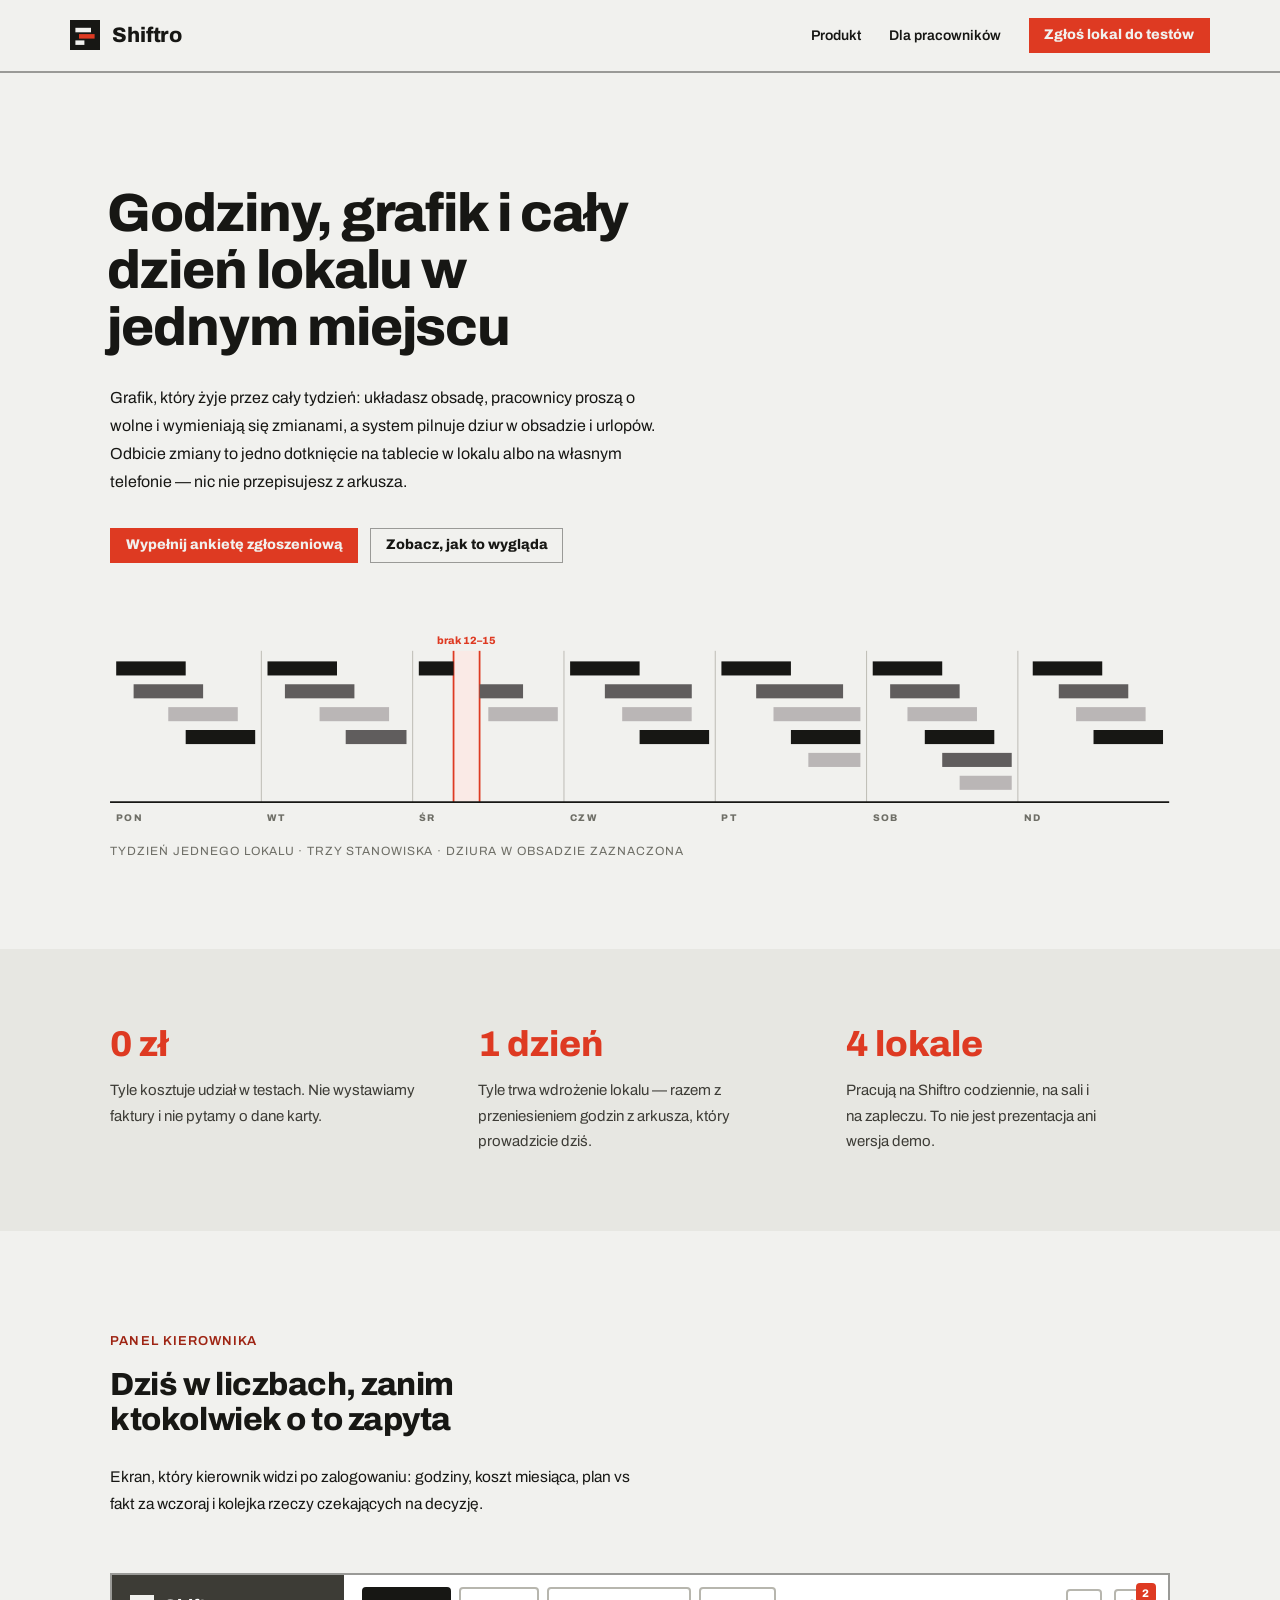
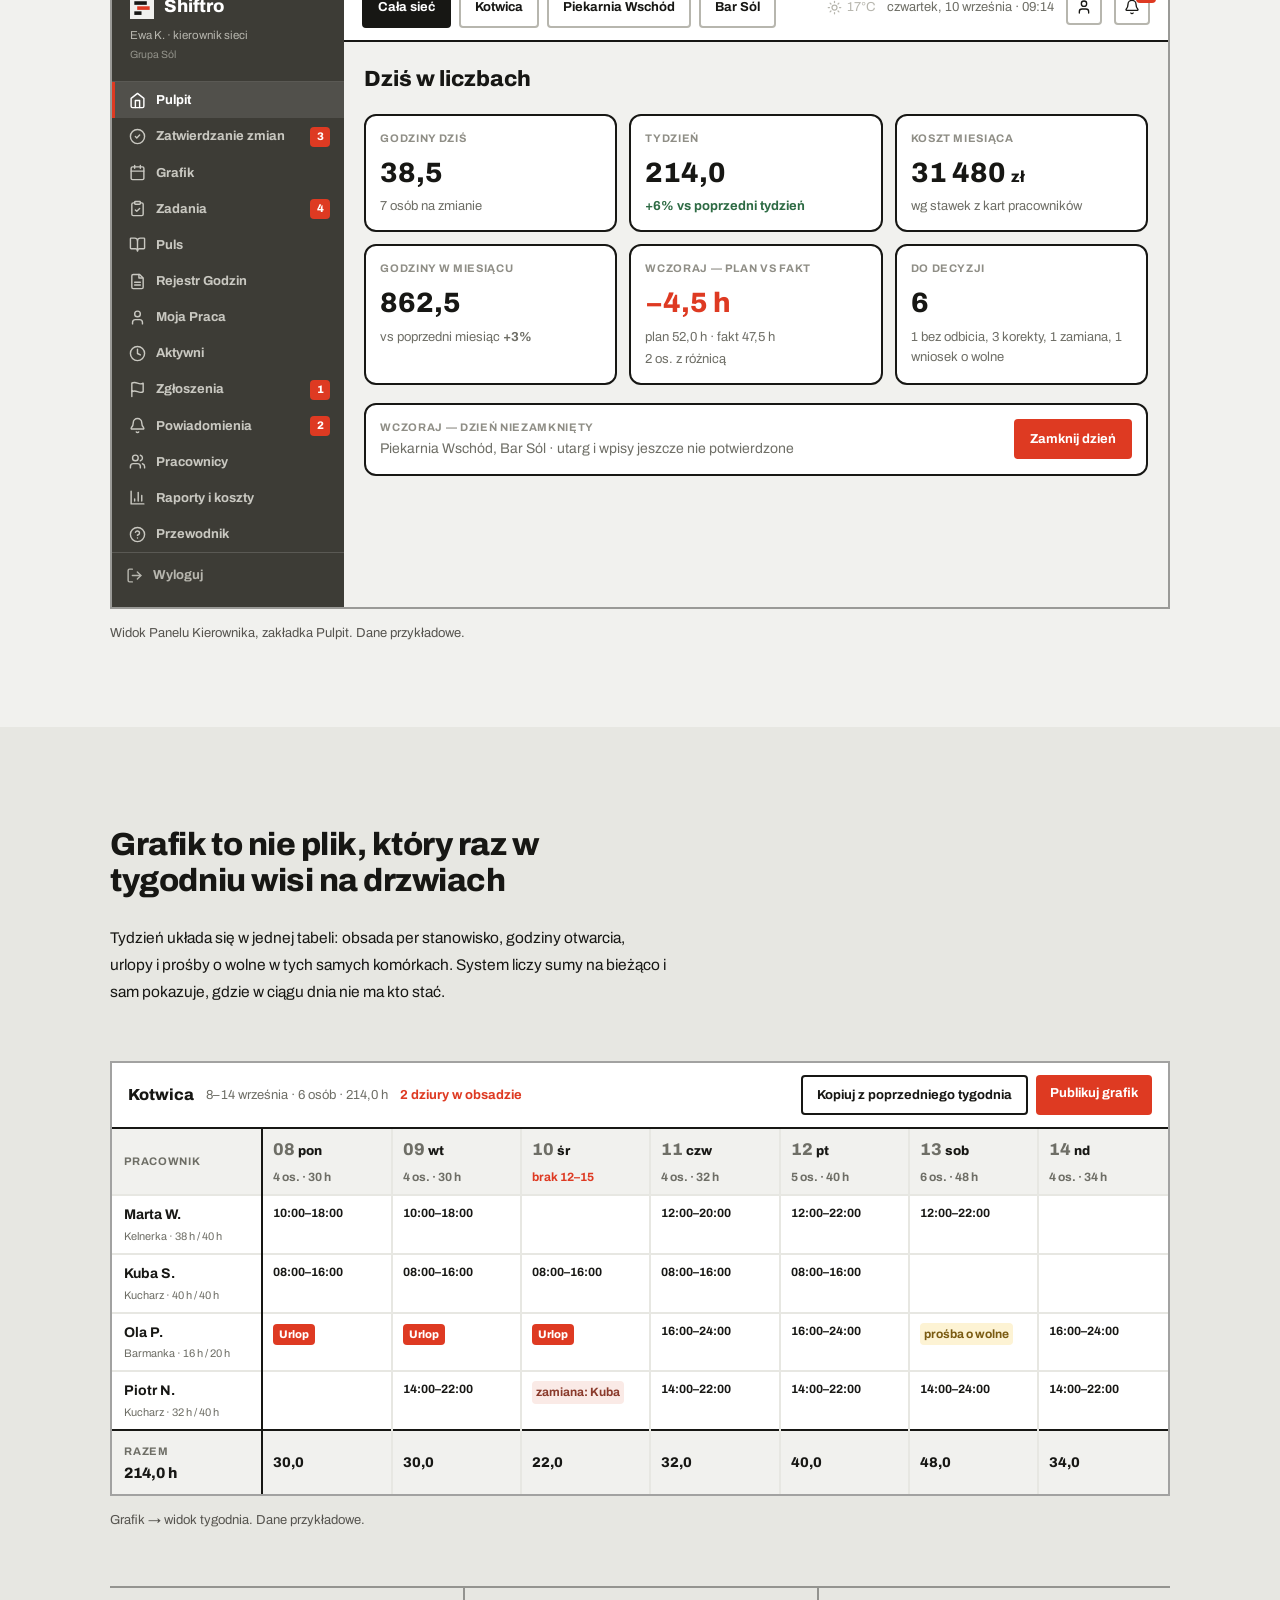
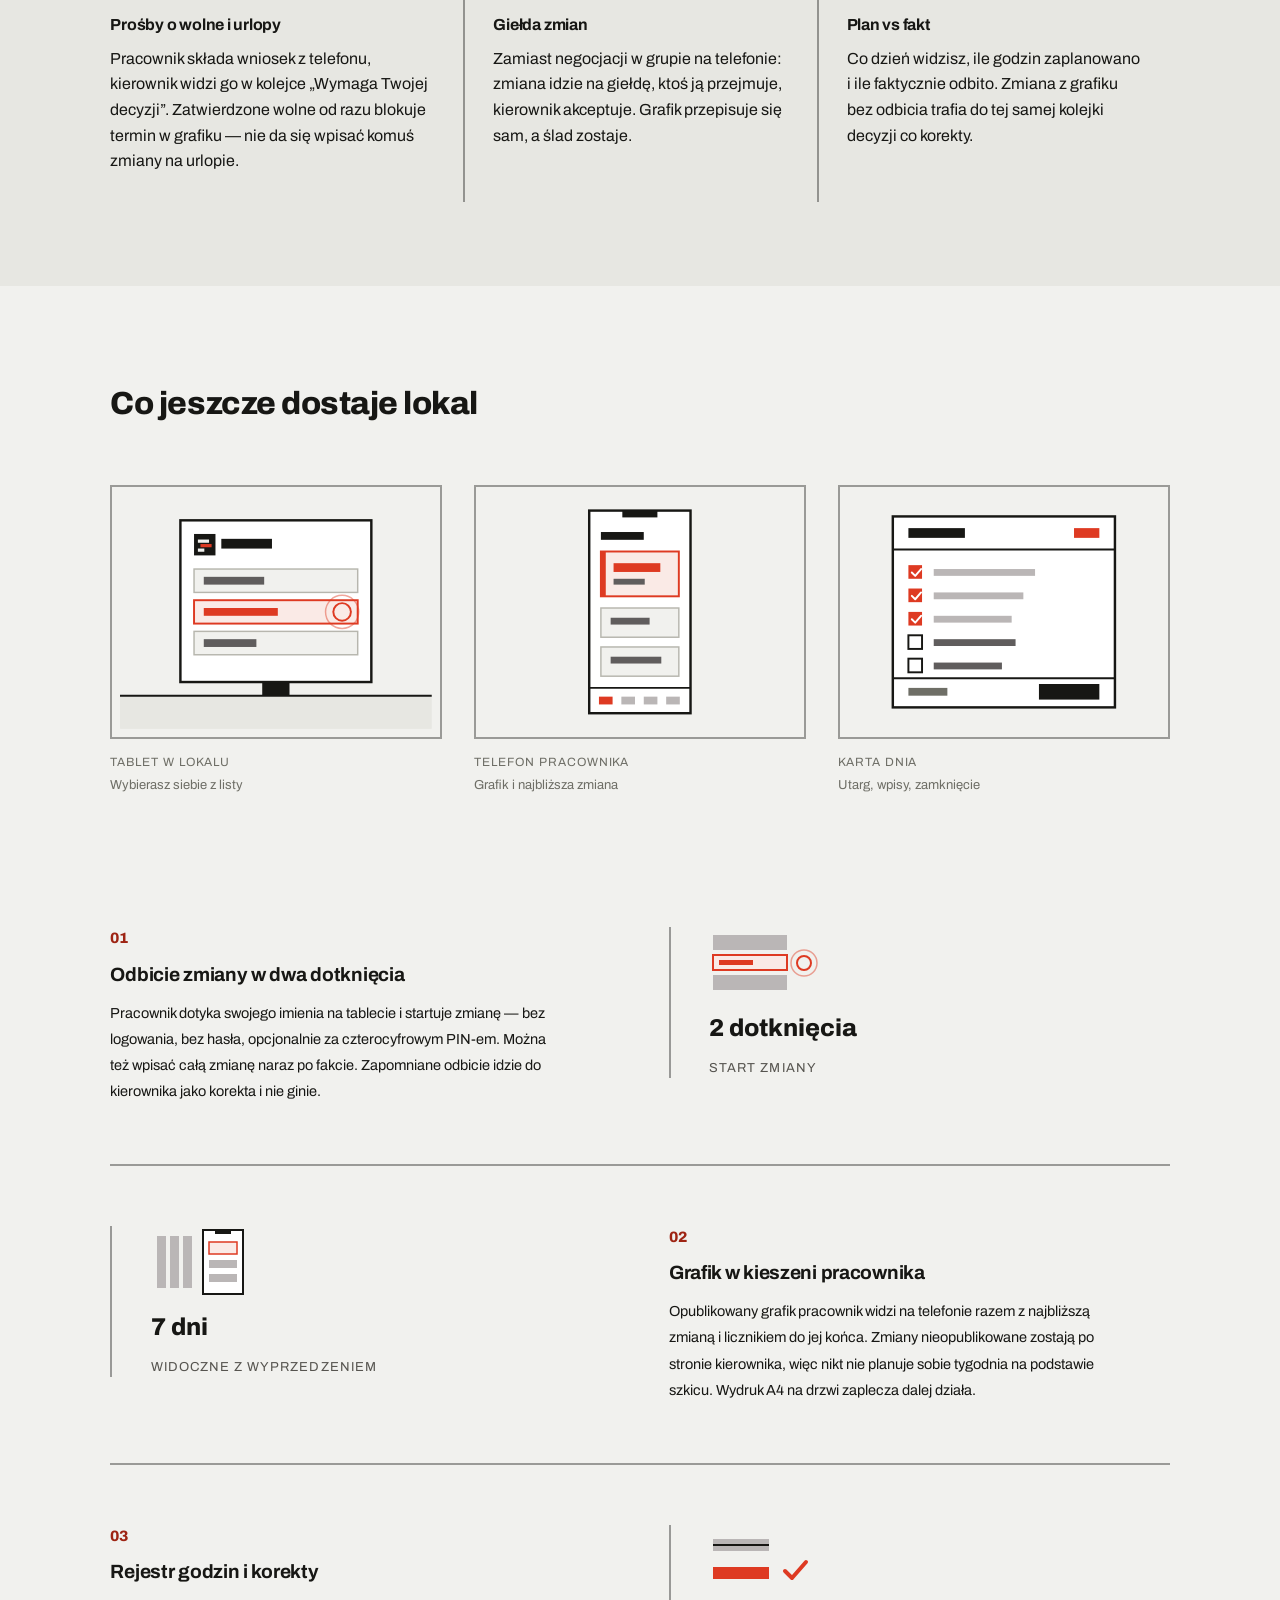
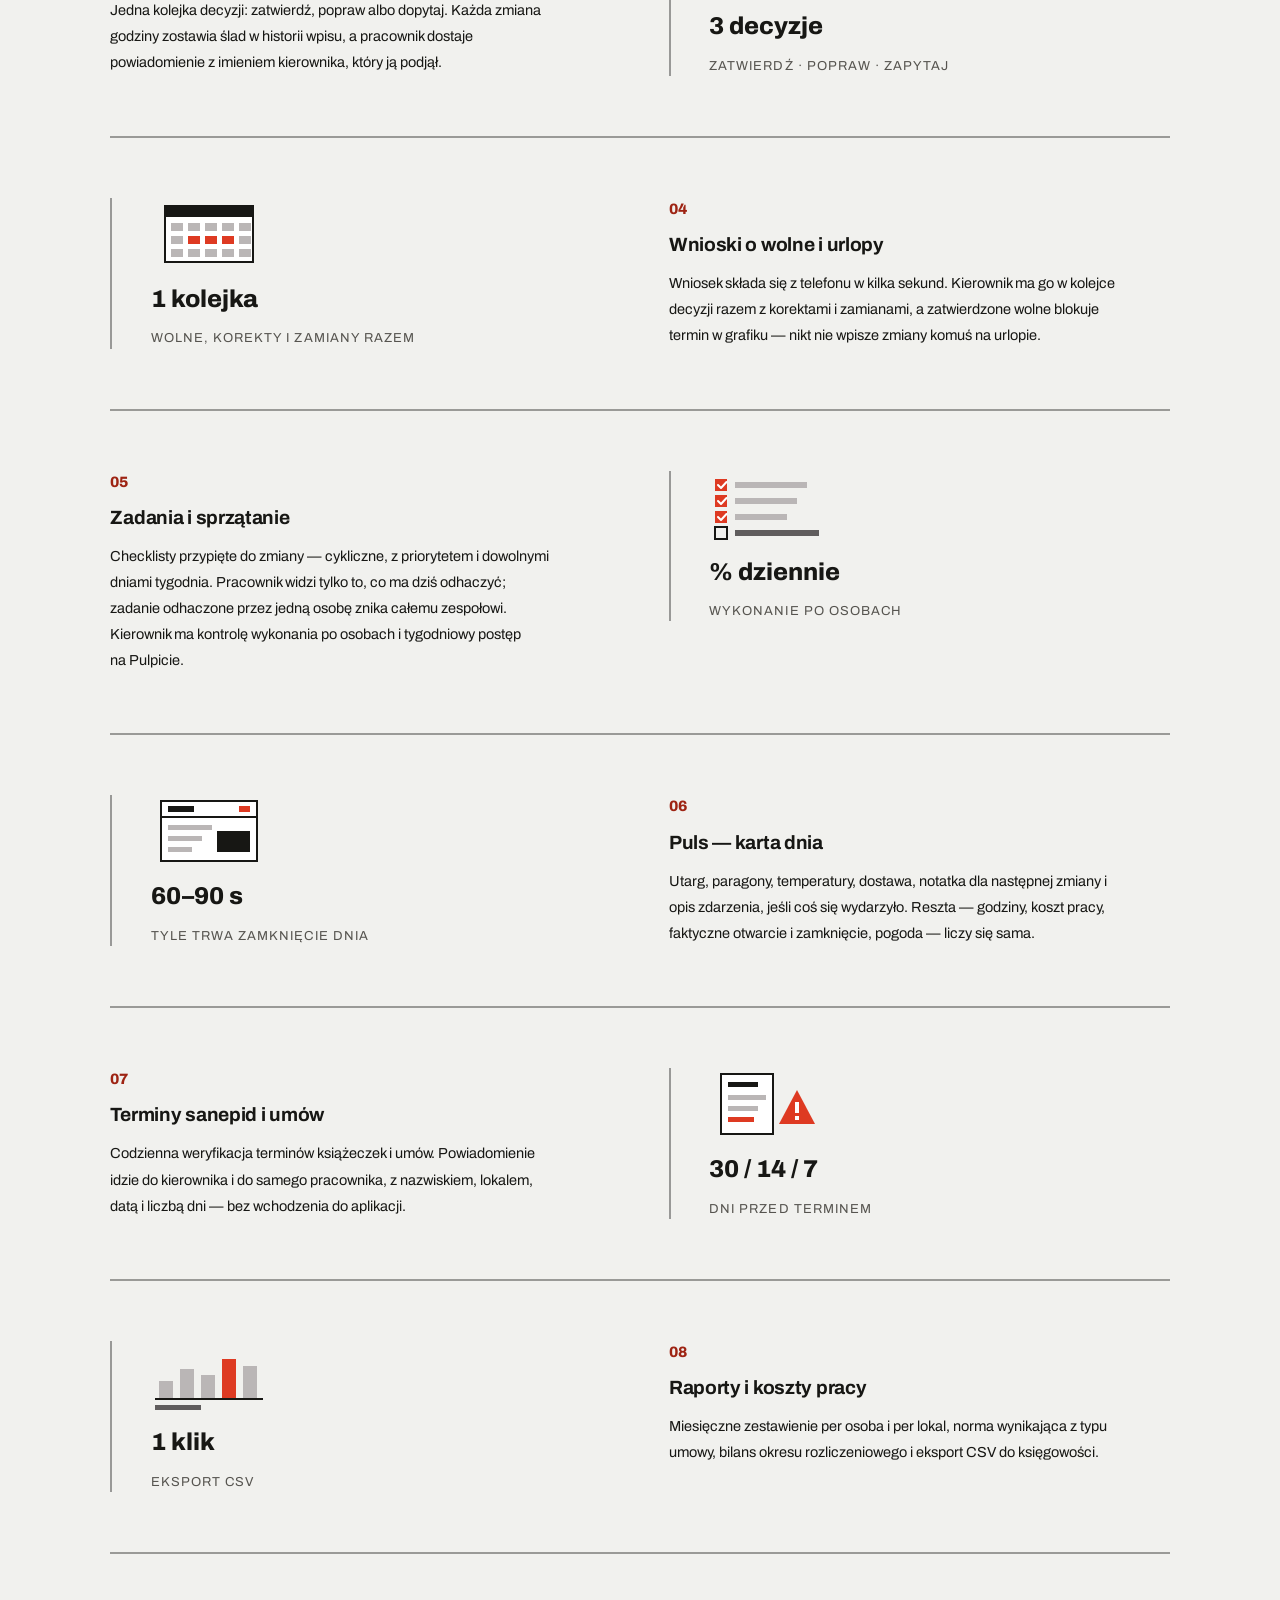
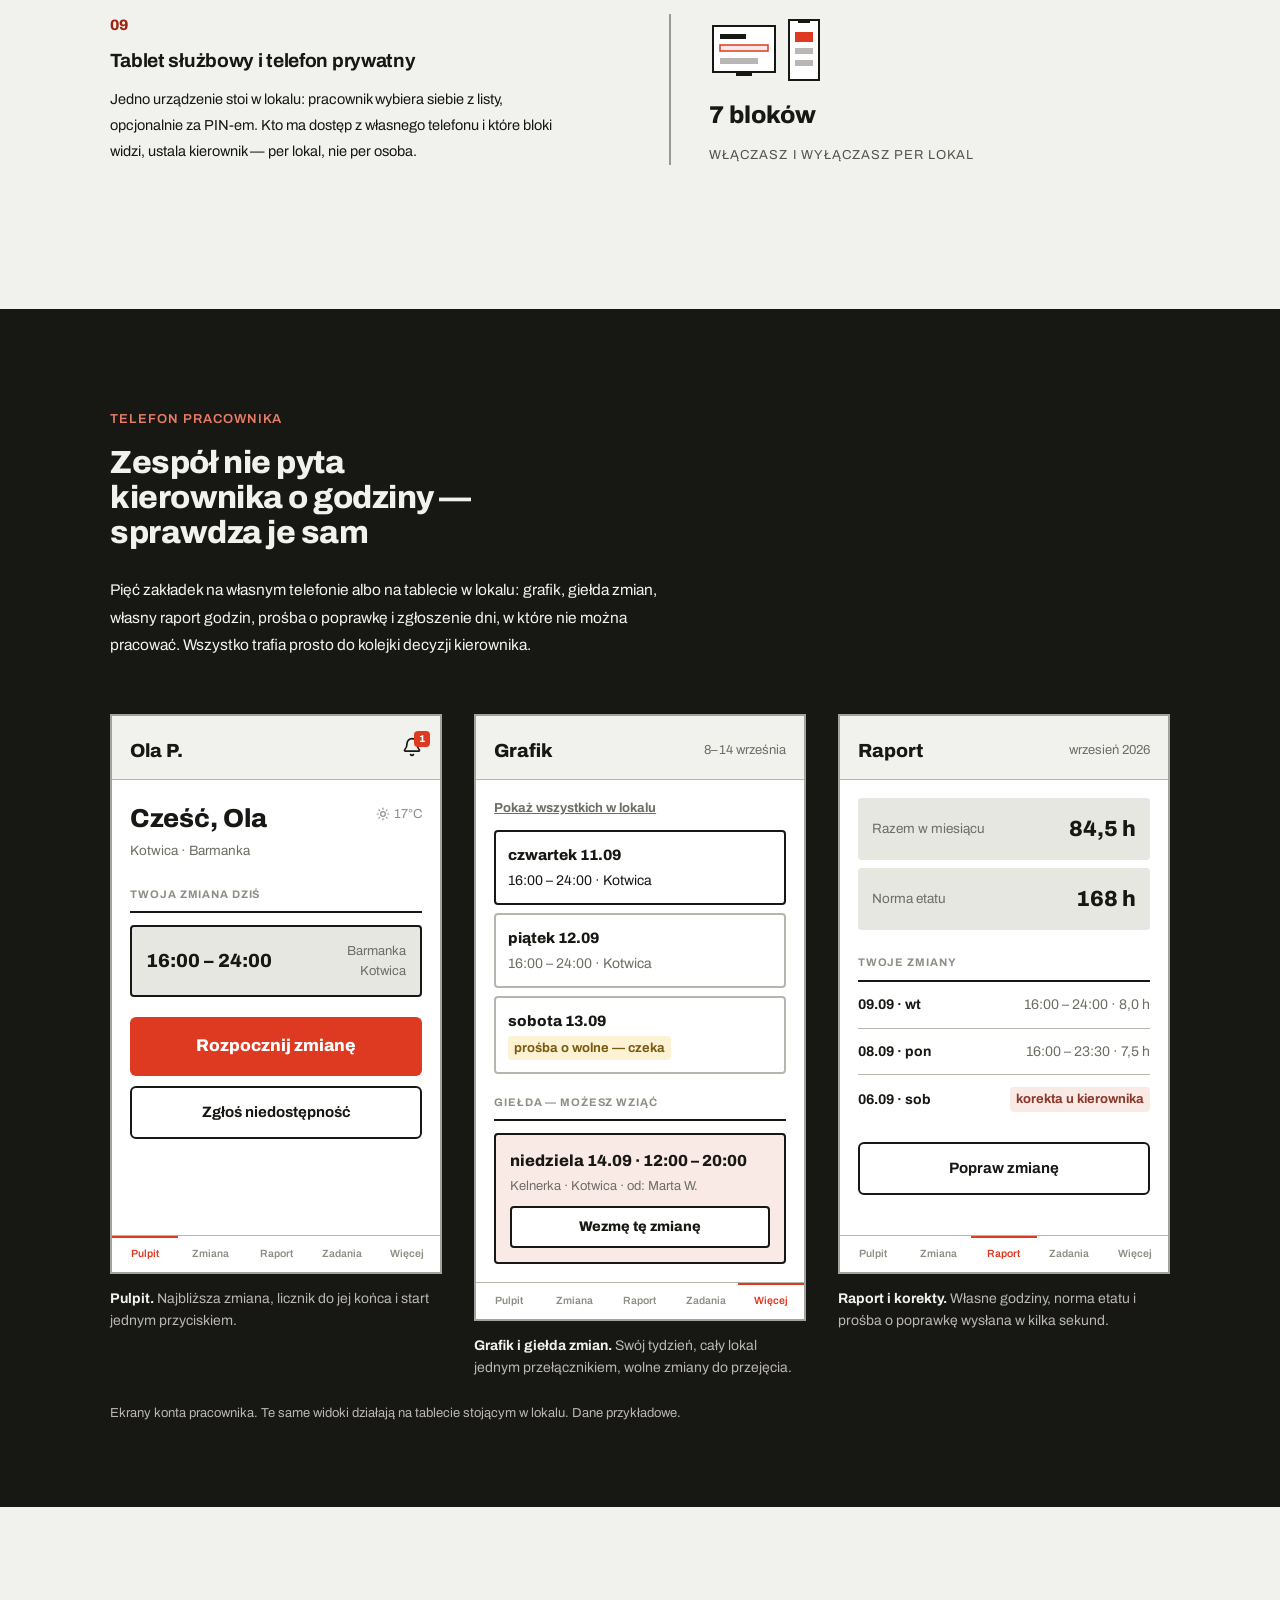
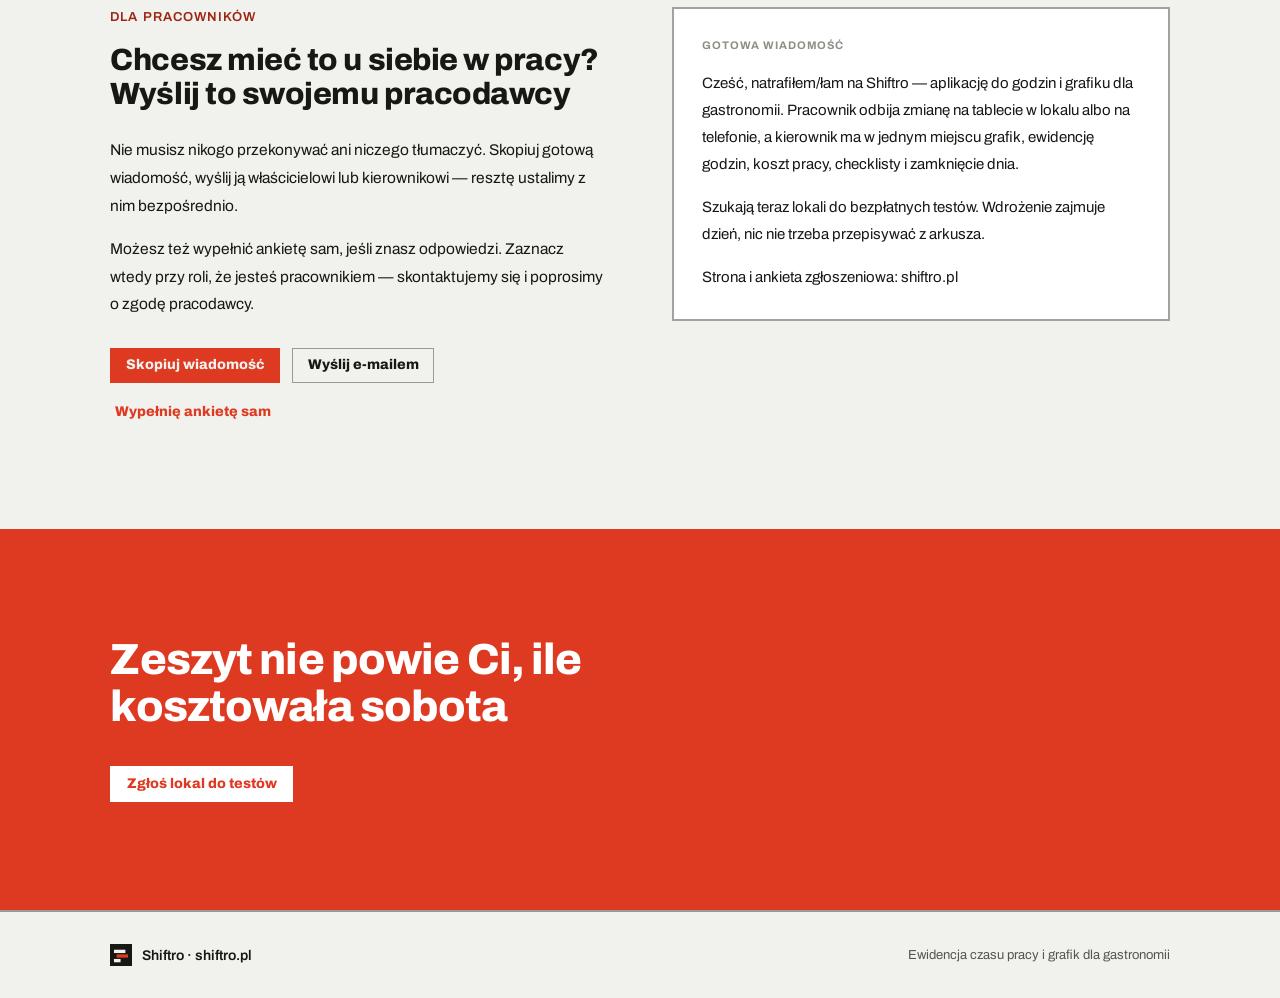
==== commit 31ad8278: "Mniejszy stopień pisma, własne rysunki i rytm pasm Skala schodzi o około trzydzieści procent na górn" ====
--- a/index.html
+++ b/index.html
@@ -162,12 +162,30 @@
 .table th { text-align: left; font-size: 11px; letter-spacing: 0.08em; text-transform: uppercase; color: color-mix(in srgb, var(--color-text) 60%, transparent); padding: var(--space-2); border-bottom: 2px solid var(--color-divider); }
 .table td { padding: var(--space-2); border-bottom: 1px solid var(--color-divider); }
 .table tbody tr:hover { background: color-mix(in srgb, var(--color-text) 4%, transparent); }
+
+.rytm-waski { display: none; }
+
+/* Przyklejony nagłówek tylko od desktopu. Na telefonie zjadłby jedną piątą
+   ekranu na stałe, a strona i tak jest krótsza od kciuka. Tło musi być
+   nieprzezroczyste — pas pod spodem przewija się POD nim, nie za nim. */
+@media (min-width: 861px) {
+  .naglowek {
+    position: sticky; top: 0; z-index: 50;
+    background: var(--color-bg);
+  }
+  /* Kotwice muszą zatrzymać się POD nagłówkiem, nie za nim. */
+  #produkt, #dla-pracownikow { scroll-margin-top: 88px; }
+}
+@media (max-width: 860px) {
+  .rytm-szeroki { display: none; }
+  .rytm-waski { display: block; }
+}
 </style>
 </head>
 <body>
-<div style="font-family: var(--font-body); color: var(--color-text); background: var(--color-bg); --edge: clamp(20px, 5vw, 72px);">
-
-  <header style="display: flex; align-items: center; justify-content: space-between; gap: 24px; flex-wrap: wrap; padding: 18px var(--edge); border-bottom: 2px solid var(--color-divider);">
+<div style="font-family: var(--font-body); color: var(--color-text); background: var(--color-bg); --edge: clamp(22px, 5.5vw, 88px);">
+
+  <header class="naglowek" style="display: flex; align-items: center; justify-content: space-between; gap: 24px; flex-wrap: wrap; padding: 18px var(--edge); border-bottom: 2px solid var(--color-divider);">
     <div style="display: flex; align-items: center; gap: 12px;">
       <svg width="30" height="30" viewBox="0 0 100 100" role="img" aria-label="Shiftro">
         <rect width="100" height="100" fill="#171714"></rect>
@@ -195,56 +213,45 @@
 
   <div data-when="onLanding" style="display:contents">
   <div>
-  <section style="max-width: 1200px; margin: 0 auto; padding: 96px var(--edge) 72px;">
-    <h1 style="font-family: var(--font-heading); font-weight: 800; font-size: clamp(40px, 6vw, 80px); line-height: 1.06; letter-spacing: -0.02em; margin: 0 0 28px; margin-left: -0.058em; max-width: 16ch;">Godziny, grafik i cały dzień lokalu w jednym miejscu.</h1>
-    <p style="font-size: 18px; line-height: 1.6; max-width: 58ch; margin: 0 0 32px;">Grafik, który żyje przez cały tydzień: układasz obsadę, pracownicy proszą o wolne i wymieniają się zmianami, a system pilnuje dziur w obsadzie i urlopów. Odbicie zmiany to jedno dotknięcie na tablecie w lokalu albo na własnym telefonie — nic nie przepisujesz z arkusza.</p>
+  <section style="max-width: 1200px; margin: 0 auto; padding: 112px var(--edge) 88px;">
+    <h1 style="font-family: var(--font-heading); font-weight: 800; font-size: clamp(32px, 4.2vw, 54px); line-height: 1.06; letter-spacing: -0.02em; margin: 0 0 28px; margin-left: -0.058em; max-width: 16ch;">Godziny, grafik i cały dzień lokalu w jednym miejscu</h1>
+    <p style="font-size: 16px; line-height: 1.75; max-width: 62ch; margin: 0 0 32px;">Grafik, który żyje przez cały tydzień: układasz obsadę, pracownicy proszą o wolne i wymieniają się zmianami, a system pilnuje dziur w obsadzie i urlopów. Odbicie zmiany to jedno dotknięcie na tablecie w lokalu albo na własnym telefonie — nic nie przepisujesz z arkusza.</p>
     <div style="display: flex; gap: 12px; flex-wrap: wrap;">
       <button type="button" class="btn btn-primary" data-act="goAnkieta">Wypełnij ankietę zgłoszeniową</button>
       <a href="#produkt" class="btn btn-secondary">Zobacz, jak to wygląda</a>
     </div>
+    <figure style="margin: 72px 0 0;">
+      <div class="rytm-szeroki"><svg viewBox="0 0 1204 220" width="100%" style="display:block;height:auto;" role="img" aria-label="Tydzień pracy lokalu: zmiany ułożone na osi godzin, ze zaznaczoną dziurą w obsadzie w środę między 12:00 a 15:00"><rect x="390.5" y="18" width="29.6" height="172" fill="#FAEAE6"/><line x1="390.5" y1="18" x2="390.5" y2="190" stroke="#DE3A22" stroke-width="2"/><line x1="420.1" y1="18" x2="420.1" y2="190" stroke="#DE3A22" stroke-width="2"/><text x="405.3" y="10" text-anchor="middle" font-family="Archivo, sans-serif" font-size="12" font-weight="800" fill="#DE3A22">brak 12–15</text><rect x="7.0" y="30" width="79.0" height="16" fill="#171714"/><rect x="26.8" y="56" width="79.0" height="16" fill="#605D5D"/><rect x="66.2" y="82" width="79.0" height="16" fill="#BAB6B6"/><rect x="86.0" y="108" width="79.0" height="16" fill="#171714"/><text x="7.0" y="212" font-family="Archivo, sans-serif" font-size="11" font-weight="800" letter-spacing="1.4" fill="#6E6E66">PON</text><rect x="179.0" y="30" width="79.0" height="16" fill="#171714"/><rect x="198.8" y="56" width="79.0" height="16" fill="#605D5D"/><rect x="238.2" y="82" width="79.0" height="16" fill="#BAB6B6"/><rect x="267.9" y="108" width="69.1" height="16" fill="#605D5D"/><text x="179.0" y="212" font-family="Archivo, sans-serif" font-size="11" font-weight="800" letter-spacing="1.4" fill="#6E6E66">WT</text><line x1="172.0" y1="18" x2="172.0" y2="190" stroke="#B7B6AE" stroke-width="1"/><rect x="351.0" y="30" width="39.5" height="16" fill="#171714"/><rect x="420.1" y="56" width="49.4" height="16" fill="#605D5D"/><rect x="430.0" y="82" width="79.0" height="16" fill="#BAB6B6"/><text x="351.0" y="212" font-family="Archivo, sans-serif" font-size="11" font-weight="800" letter-spacing="1.4" fill="#6E6E66">ŚR</text><line x1="344.0" y1="18" x2="344.0" y2="190" stroke="#B7B6AE" stroke-width="1"/><rect x="523.0" y="30" width="79.0" height="16" fill="#171714"/><rect x="562.5" y="56" width="98.8" height="16" fill="#605D5D"/><rect x="582.2" y="82" width="79.0" height="16" fill="#BAB6B6"/><rect x="602.0" y="108" width="79.0" height="16" fill="#171714"/><text x="523.0" y="212" font-family="Archivo, sans-serif" font-size="11" font-weight="800" letter-spacing="1.4" fill="#6E6E66">CZW</text><line x1="516.0" y1="18" x2="516.0" y2="190" stroke="#B7B6AE" stroke-width="1"/><rect x="695.0" y="30" width="79.0" height="16" fill="#171714"/><rect x="734.5" y="56" width="98.8" height="16" fill="#605D5D"/><rect x="754.2" y="82" width="98.8" height="16" fill="#BAB6B6"/><rect x="774.0" y="108" width="79.0" height="16" fill="#171714"/><rect x="793.8" y="134" width="59.2" height="16" fill="#BAB6B6"/><text x="695.0" y="212" font-family="Archivo, sans-serif" font-size="11" font-weight="800" letter-spacing="1.4" fill="#6E6E66">PT</text><line x1="688.0" y1="18" x2="688.0" y2="190" stroke="#B7B6AE" stroke-width="1"/><rect x="867.0" y="30" width="79.0" height="16" fill="#171714"/><rect x="886.8" y="56" width="79.0" height="16" fill="#605D5D"/><rect x="906.5" y="82" width="79.0" height="16" fill="#BAB6B6"/><rect x="926.2" y="108" width="79.0" height="16" fill="#171714"/><rect x="946.0" y="134" width="79.0" height="16" fill="#605D5D"/><rect x="965.8" y="160" width="59.2" height="16" fill="#BAB6B6"/><text x="867.0" y="212" font-family="Archivo, sans-serif" font-size="11" font-weight="800" letter-spacing="1.4" fill="#6E6E66">SOB</text><line x1="860.0" y1="18" x2="860.0" y2="190" stroke="#B7B6AE" stroke-width="1"/><rect x="1048.9" y="30" width="79.0" height="16" fill="#171714"/><rect x="1078.5" y="56" width="79.0" height="16" fill="#605D5D"/><rect x="1098.2" y="82" width="79.0" height="16" fill="#BAB6B6"/><rect x="1118.0" y="108" width="79.0" height="16" fill="#171714"/><text x="1039.0" y="212" font-family="Archivo, sans-serif" font-size="11" font-weight="800" letter-spacing="1.4" fill="#6E6E66">ND</text><line x1="1032.0" y1="18" x2="1032.0" y2="190" stroke="#B7B6AE" stroke-width="1"/><line x1="0" y1="190" x2="1204" y2="190" stroke="#171714" stroke-width="2"/></svg></div>
+      <div class="rytm-waski"><svg viewBox="0 0 380 282" width="100%" style="display:block;height:auto;" role="img" aria-label="Tydzień pracy lokalu: każdy dzień to wiersz, zmiany rozłożone na godzinach, z dziurą w obsadzie w środę"><text x="40.0" y="12" text-anchor="middle" font-family="Archivo, sans-serif" font-size="9" font-weight="700" fill="#6E6E66">8</text><line x1="40.0" y1="18" x2="40.0" y2="278" stroke="#B7B6AE" stroke-width="1"/><text x="123.0" y="12" text-anchor="middle" font-family="Archivo, sans-serif" font-size="9" font-weight="700" fill="#6E6E66">12</text><line x1="123.0" y1="18" x2="123.0" y2="278" stroke="#B7B6AE" stroke-width="1"/><text x="206.0" y="12" text-anchor="middle" font-family="Archivo, sans-serif" font-size="9" font-weight="700" fill="#6E6E66">16</text><line x1="206.0" y1="18" x2="206.0" y2="278" stroke="#B7B6AE" stroke-width="1"/><text x="289.0" y="12" text-anchor="middle" font-family="Archivo, sans-serif" font-size="9" font-weight="700" fill="#6E6E66">20</text><line x1="289.0" y1="18" x2="289.0" y2="278" stroke="#B7B6AE" stroke-width="1"/><text x="372.0" y="12" text-anchor="middle" font-family="Archivo, sans-serif" font-size="9" font-weight="700" fill="#6E6E66">24</text><line x1="372.0" y1="18" x2="372.0" y2="278" stroke="#B7B6AE" stroke-width="1"/><text x="0" y="42" font-family="Archivo, sans-serif" font-size="10" font-weight="800" letter-spacing="0.8" fill="#6E6E66">PON</text><rect x="40.0" y="30" width="166.0" height="5" fill="#171714"/><rect x="81.5" y="36" width="166.0" height="5" fill="#605D5D"/><rect x="164.5" y="42" width="166.0" height="5" fill="#BAB6B6"/><rect x="206.0" y="48" width="166.0" height="5" fill="#171714"/><line x1="0" y1="62" x2="380" y2="62" stroke="#B7B6AE" stroke-width="1"/><text x="0" y="78" font-family="Archivo, sans-serif" font-size="10" font-weight="800" letter-spacing="0.8" fill="#6E6E66">WT</text><rect x="40.0" y="66" width="166.0" height="5" fill="#171714"/><rect x="81.5" y="72" width="166.0" height="5" fill="#605D5D"/><rect x="164.5" y="78" width="166.0" height="5" fill="#BAB6B6"/><rect x="226.8" y="84" width="145.2" height="5" fill="#605D5D"/><line x1="0" y1="98" x2="380" y2="98" stroke="#B7B6AE" stroke-width="1"/><text x="0" y="114" font-family="Archivo, sans-serif" font-size="10" font-weight="800" letter-spacing="0.8" fill="#6E6E66">ŚR</text><rect x="123.0" y="100" width="62.2" height="30" fill="#FAEAE6"/><line x1="123.0" y1="100" x2="123.0" y2="130" stroke="#DE3A22" stroke-width="1.5"/><line x1="185.2" y1="100" x2="185.2" y2="130" stroke="#DE3A22" stroke-width="1.5"/><text x="123.0" y="127" font-family="Archivo, sans-serif" font-size="9" font-weight="800" fill="#DE3A22">brak 12–15</text><rect x="40.0" y="102" width="83.0" height="5" fill="#171714"/><rect x="185.2" y="108" width="103.8" height="5" fill="#605D5D"/><rect x="206.0" y="114" width="166.0" height="5" fill="#BAB6B6"/><line x1="0" y1="134" x2="380" y2="134" stroke="#B7B6AE" stroke-width="1"/><text x="0" y="150" font-family="Archivo, sans-serif" font-size="10" font-weight="800" letter-spacing="0.8" fill="#6E6E66">CZW</text><rect x="40.0" y="138" width="166.0" height="5" fill="#171714"/><rect x="123.0" y="144" width="207.5" height="5" fill="#605D5D"/><rect x="164.5" y="150" width="166.0" height="5" fill="#BAB6B6"/><rect x="206.0" y="156" width="166.0" height="5" fill="#171714"/><line x1="0" y1="170" x2="380" y2="170" stroke="#B7B6AE" stroke-width="1"/><text x="0" y="186" font-family="Archivo, sans-serif" font-size="10" font-weight="800" letter-spacing="0.8" fill="#6E6E66">PT</text><rect x="40.0" y="174" width="166.0" height="5" fill="#171714"/><rect x="123.0" y="180" width="207.5" height="5" fill="#605D5D"/><rect x="164.5" y="186" width="207.5" height="5" fill="#BAB6B6"/><rect x="206.0" y="192" width="166.0" height="5" fill="#171714"/><rect x="247.5" y="198" width="124.5" height="5" fill="#BAB6B6"/><line x1="0" y1="206" x2="380" y2="206" stroke="#B7B6AE" stroke-width="1"/><text x="0" y="222" font-family="Archivo, sans-serif" font-size="10" font-weight="800" letter-spacing="0.8" fill="#6E6E66">SOB</text><rect x="40.0" y="210" width="166.0" height="5" fill="#171714"/><rect x="81.5" y="216" width="166.0" height="5" fill="#605D5D"/><rect x="123.0" y="222" width="166.0" height="5" fill="#BAB6B6"/><rect x="164.5" y="228" width="166.0" height="5" fill="#171714"/><rect x="206.0" y="234" width="166.0" height="5" fill="#605D5D"/><rect x="247.5" y="240" width="124.5" height="5" fill="#BAB6B6"/><line x1="0" y1="242" x2="380" y2="242" stroke="#B7B6AE" stroke-width="1"/><text x="0" y="258" font-family="Archivo, sans-serif" font-size="10" font-weight="800" letter-spacing="0.8" fill="#6E6E66">ND</text><rect x="60.8" y="246" width="166.0" height="5" fill="#171714"/><rect x="123.0" y="252" width="166.0" height="5" fill="#605D5D"/><rect x="164.5" y="258" width="166.0" height="5" fill="#BAB6B6"/><rect x="206.0" y="264" width="166.0" height="5" fill="#171714"/><line x1="0" y1="278" x2="380" y2="278" stroke="#171714" stroke-width="2"/></svg></div>
+      <figcaption style="font-size: 12px; letter-spacing: 0.08em; text-transform: uppercase; color: #6E6E66; margin: 14px 0 0;">Tydzień jednego lokalu · trzy stanowiska · dziura w obsadzie zaznaczona</figcaption>
+    </figure>
   </section>
 
-  <hr style="height: 2px; border: 0; margin: 0; background: var(--color-divider);">
-
-  <section style="max-width: 1200px; margin: 0 auto; padding: 56px var(--edge);">
-    <div style="display: grid; grid-template-columns: repeat(auto-fit, minmax(180px, 1fr)); gap: 32px;">
+
+  <section style="background: var(--color-surface);">
+    <div style="max-width: 1200px; margin: 0 auto; padding: 76px var(--edge);">
+    <div style="display: grid; grid-template-columns: repeat(auto-fit, minmax(250px, 1fr)); gap: 48px 44px;">
       <div>
-        <p style="font-family: var(--font-heading); font-weight: 800; font-size: clamp(32px, 3.2vw, 46px); line-height: 1.1; color: var(--color-accent); margin: 0;">4</p>
-        <p style="font-size: 13px; letter-spacing: 0.08em; text-transform: uppercase; margin: 12px 0 0; color: #56544f;">lokale na produkcji</p>
+        <p style="font-family: var(--font-heading); font-weight: 800; font-size: clamp(28px, 2.8vw, 40px); line-height: 1.1; color: var(--color-accent); margin: 0;">0 zł</p>
+        <p style="font-size: 15px; line-height: 1.7; margin: 14px 0 0; color: #3D3C36; max-width: 34ch;">Tyle kosztuje udział w testach. Nie wystawiamy faktury i nie pytamy o dane karty.</p>
       </div>
       <div>
-        <p style="font-family: var(--font-heading); font-weight: 800; font-size: clamp(32px, 3.2vw, 46px); line-height: 1.1; color: var(--color-accent); margin: 0;">60–90 s</p>
-        <p style="font-size: 13px; letter-spacing: 0.08em; text-transform: uppercase; margin: 12px 0 0; color: #56544f;">tyle trwa zamknięcie dnia</p>
+        <p style="font-family: var(--font-heading); font-weight: 800; font-size: clamp(28px, 2.8vw, 40px); line-height: 1.1; color: var(--color-accent); margin: 0;">1 dzień</p>
+        <p style="font-size: 15px; line-height: 1.7; margin: 14px 0 0; color: #3D3C36; max-width: 34ch;">Tyle trwa wdrożenie lokalu — razem z przeniesieniem godzin z arkusza, który prowadzicie dziś.</p>
       </div>
       <div>
-        <p style="font-family: var(--font-heading); font-weight: 800; font-size: clamp(32px, 3.2vw, 46px); line-height: 1.1; color: var(--color-accent); margin: 0;">0 zł</p>
-        <p style="font-size: 13px; letter-spacing: 0.08em; text-transform: uppercase; margin: 12px 0 0; color: #56544f;">za udział w testach</p>
-      </div>
-      <div>
-        <p style="font-family: var(--font-heading); font-weight: 800; font-size: clamp(32px, 3.2vw, 46px); line-height: 1.1; color: var(--color-accent); margin: 0;">1 dzień</p>
-        <p style="font-size: 13px; letter-spacing: 0.08em; text-transform: uppercase; margin: 12px 0 0; color: #56544f;">wdrożenie lokalu</p>
-      </div>
-      <div>
-        <p style="font-family: var(--font-heading); font-weight: 800; font-size: clamp(32px, 3.2vw, 46px); line-height: 1.1; color: var(--color-accent); margin: 0;">13</p>
-        <p style="font-size: 13px; letter-spacing: 0.08em; text-transform: uppercase; margin: 12px 0 0; color: #56544f;">zakładek panelu kierownika</p>
-      </div>
-      <div>
-        <p style="font-family: var(--font-heading); font-weight: 800; font-size: clamp(32px, 3.2vw, 46px); line-height: 1.1; color: var(--color-accent); margin: 0;">30 / 14 / 7</p>
-        <p style="font-size: 13px; letter-spacing: 0.08em; text-transform: uppercase; margin: 12px 0 0; color: #56544f;">dni przypomnień o terminach</p>
-      </div>
-      <div>
-        <p style="font-family: var(--font-heading); font-weight: 800; font-size: clamp(32px, 3.2vw, 46px); line-height: 1.1; color: var(--color-accent); margin: 0;">2 min</p>
-        <p style="font-size: 13px; letter-spacing: 0.08em; text-transform: uppercase; margin: 12px 0 0; color: #56544f;">tyle zajmuje ankieta</p>
-      </div>
+        <p style="font-family: var(--font-heading); font-weight: 800; font-size: clamp(28px, 2.8vw, 40px); line-height: 1.1; color: var(--color-accent); margin: 0;">4 lokale</p>
+        <p style="font-size: 15px; line-height: 1.7; margin: 14px 0 0; color: #3D3C36; max-width: 34ch;">Pracują na Shiftro codziennie, na sali i na zapleczu. To nie jest prezentacja ani wersja demo.</p>
+      </div>
+    </div>
     </div>
   </section>
 
-  <hr style="height: 2px; border: 0; margin: 0; background: var(--color-divider);">
-
-  <section id="produkt" style="max-width: 1200px; margin: 0 auto; padding: 72px var(--edge) 56px;">
+
+  <section id="produkt" style="max-width: 1200px; margin: 0 auto; padding: 100px var(--edge) 84px;">
     <p style="font-size: 13px; letter-spacing: 0.08em; text-transform: uppercase; color: var(--color-accent-700); margin: 0 0 16px; font-weight: 600;">Panel kierownika</p>
-    <h2 style="font-family: var(--font-heading); font-weight: 800; font-size: clamp(28px, 3.4vw, 44px); line-height: 1.1; letter-spacing: -0.015em; margin: 0 0 20px; max-width: 20ch;">Dziś w liczbach, zanim ktokolwiek o to zapyta.</h2>
-    <p style="font-size: 17px; line-height: 1.65; max-width: 56ch; margin: 0 0 40px;">Ekran, który kierownik widzi po zalogowaniu: godziny, koszt miesiąca, plan kontra fakt za wczoraj i kolejka rzeczy czekających na decyzję.</p>
+    <h2 style="font-family: var(--font-heading); font-weight: 800; font-size: clamp(24px, 2.5vw, 33px); line-height: 1.1; letter-spacing: -0.015em; margin: 0 0 26px; max-width: 20ch;">Dziś w liczbach, zanim ktokolwiek o to zapyta</h2>
+    <p style="font-size: 15.5px; line-height: 1.75; max-width: 60ch; margin: 0 0 56px;">Ekran, który kierownik widzi po zalogowaniu: godziny, koszt miesiąca, plan vs fakt za wczoraj i kolejka rzeczy czekających na decyzję.</p>
 
     <div style="border: 2px solid var(--color-divider); background: #F1F1EE; overflow-x: auto; overflow-y: hidden;">
       <div style="display: flex; min-width: 580px; min-height: 520px; font-family: 'Archivo', sans-serif;">
@@ -344,11 +351,11 @@
     <p style="font-size: 13px; color: #56544f; margin: 14px 0 0;">Widok Panelu Kierownika, zakładka Pulpit. Dane przykładowe.</p>
   </section>
 
-  <hr style="height: 2px; border: 0; margin: 0; background: var(--color-divider);">
-
-  <section style="max-width: 1200px; margin: 0 auto; padding: 72px var(--edge) 56px;">
-    <h2 style="font-family: var(--font-heading); font-weight: 800; font-size: clamp(28px, 3.4vw, 44px); line-height: 1.1; letter-spacing: -0.015em; margin: 0 0 20px; max-width: 22ch;">Grafik to nie plik, który raz w tygodniu wisi na drzwiach.</h2>
-    <p style="font-size: 17px; line-height: 1.65; max-width: 58ch; margin: 0 0 40px;">Tydzień układa się w jednej tabeli: obsada per stanowisko, godziny otwarcia, urlopy i prośby o wolne w tych samych komórkach. System liczy sumy na bieżąco i sam pokazuje, gdzie w ciągu dnia nie ma kto stać.</p>
+
+  <section style="background: var(--color-surface);">
+    <div style="max-width: 1200px; margin: 0 auto; padding: 100px var(--edge) 84px;">
+    <h2 style="font-family: var(--font-heading); font-weight: 800; font-size: clamp(24px, 2.5vw, 33px); line-height: 1.1; letter-spacing: -0.015em; margin: 0 0 26px; max-width: 22ch;">Grafik to nie plik, który raz w tygodniu wisi na drzwiach</h2>
+    <p style="font-size: 15.5px; line-height: 1.75; max-width: 62ch; margin: 0 0 56px;">Tydzień układa się w jednej tabeli: obsada per stanowisko, godziny otwarcia, urlopy i prośby o wolne w tych samych komórkach. System liczy sumy na bieżąco i sam pokazuje, gdzie w ciągu dnia nie ma kto stać.</p>
 
     <div style="border: 2px solid var(--color-divider); background: #fff; overflow: hidden; font-family: 'Archivo', sans-serif;">
       <div style="padding: 12px 16px; border-bottom: 2px solid #171714; display: flex; align-items: center; gap: 12px; flex-wrap: wrap;">
@@ -364,14 +371,14 @@
         <table style="width: 100%; min-width: 760px; border-collapse: collapse; table-layout: fixed;">
           <thead>
             <tr style="background: #F1F1EE;">
-              <th style="text-align: left; padding: 8px 12px; border-right: 2px solid #171714; width: 150px; font-size: 11px; font-weight: 700; letter-spacing: 0.06em; text-transform: uppercase; color: #8F8E86;">Pracownik</th>
-              <th style="text-align: left; padding: 8px 10px; border-right: 2px solid #E7E7E2;"><span style="font-weight: 800; font-size: 17px; color: #8F8E86;">08</span> <span style="font-weight: 800; font-size: 13px;">pon</span><div style="font-size: 12px; font-weight: 700; color: #6E6E66; margin-top: 4px;">4 os. · 30 h</div></th>
-              <th style="text-align: left; padding: 8px 10px; border-right: 2px solid #E7E7E2;"><span style="font-weight: 800; font-size: 17px; color: #8F8E86;">09</span> <span style="font-weight: 800; font-size: 13px;">wt</span><div style="font-size: 12px; font-weight: 700; color: #6E6E66; margin-top: 4px;">4 os. · 30 h</div></th>
-              <th style="text-align: left; padding: 8px 10px; border-right: 2px solid #E7E7E2;"><span style="font-weight: 800; font-size: 17px; color: #8F8E86;">10</span> <span style="font-weight: 800; font-size: 13px;">śr</span><div style="font-size: 12px; font-weight: 700; color: #DE3A22; margin-top: 4px;">brak 12–15</div></th>
-              <th style="text-align: left; padding: 8px 10px; border-right: 2px solid #E7E7E2;"><span style="font-weight: 800; font-size: 17px; color: #8F8E86;">11</span> <span style="font-weight: 800; font-size: 13px;">czw</span><div style="font-size: 12px; font-weight: 700; color: #6E6E66; margin-top: 4px;">4 os. · 32 h</div></th>
-              <th style="text-align: left; padding: 8px 10px; border-right: 2px solid #E7E7E2;"><span style="font-weight: 800; font-size: 17px; color: #8F8E86;">12</span> <span style="font-weight: 800; font-size: 13px;">pt</span><div style="font-size: 12px; font-weight: 700; color: #6E6E66; margin-top: 4px;">5 os. · 40 h</div></th>
-              <th style="text-align: left; padding: 8px 10px; border-right: 2px solid #E7E7E2;"><span style="font-weight: 800; font-size: 17px; color: #8F8E86;">13</span> <span style="font-weight: 800; font-size: 13px;">sob</span><div style="font-size: 12px; font-weight: 700; color: #6E6E66; margin-top: 4px;">6 os. · 48 h</div></th>
-              <th style="text-align: left; padding: 8px 10px;"><span style="font-weight: 800; font-size: 17px; color: #8F8E86;">14</span> <span style="font-weight: 800; font-size: 13px;">nd</span><div style="font-size: 12px; font-weight: 700; color: #6E6E66; margin-top: 4px;">4 os. · 34 h</div></th>
+              <th style="text-align: left; padding: 8px 12px; border-right: 2px solid #171714; width: 150px; font-size: 11px; font-weight: 700; letter-spacing: 0.06em; text-transform: uppercase; color: #6E6E66;">Pracownik</th>
+              <th style="text-align: left; padding: 8px 10px; border-right: 2px solid #E7E7E2;"><span style="font-weight: 800; font-size: 17px; color: #6E6E66;">08</span> <span style="font-weight: 800; font-size: 13px;">pon</span><div style="font-size: 12px; font-weight: 700; color: #6E6E66; margin-top: 4px;">4 os. · 30 h</div></th>
+              <th style="text-align: left; padding: 8px 10px; border-right: 2px solid #E7E7E2;"><span style="font-weight: 800; font-size: 17px; color: #6E6E66;">09</span> <span style="font-weight: 800; font-size: 13px;">wt</span><div style="font-size: 12px; font-weight: 700; color: #6E6E66; margin-top: 4px;">4 os. · 30 h</div></th>
+              <th style="text-align: left; padding: 8px 10px; border-right: 2px solid #E7E7E2;"><span style="font-weight: 800; font-size: 17px; color: #6E6E66;">10</span> <span style="font-weight: 800; font-size: 13px;">śr</span><div style="font-size: 12px; font-weight: 700; color: #DE3A22; margin-top: 4px;">brak 12–15</div></th>
+              <th style="text-align: left; padding: 8px 10px; border-right: 2px solid #E7E7E2;"><span style="font-weight: 800; font-size: 17px; color: #6E6E66;">11</span> <span style="font-weight: 800; font-size: 13px;">czw</span><div style="font-size: 12px; font-weight: 700; color: #6E6E66; margin-top: 4px;">4 os. · 32 h</div></th>
+              <th style="text-align: left; padding: 8px 10px; border-right: 2px solid #E7E7E2;"><span style="font-weight: 800; font-size: 17px; color: #6E6E66;">12</span> <span style="font-weight: 800; font-size: 13px;">pt</span><div style="font-size: 12px; font-weight: 700; color: #6E6E66; margin-top: 4px;">5 os. · 40 h</div></th>
+              <th style="text-align: left; padding: 8px 10px; border-right: 2px solid #E7E7E2;"><span style="font-weight: 800; font-size: 17px; color: #6E6E66;">13</span> <span style="font-weight: 800; font-size: 13px;">sob</span><div style="font-size: 12px; font-weight: 700; color: #6E6E66; margin-top: 4px;">6 os. · 48 h</div></th>
+              <th style="text-align: left; padding: 8px 10px;"><span style="font-weight: 800; font-size: 17px; color: #6E6E66;">14</span> <span style="font-weight: 800; font-size: 13px;">nd</span><div style="font-size: 12px; font-weight: 700; color: #6E6E66; margin-top: 4px;">4 os. · 34 h</div></th>
             </tr>
           </thead>
           <tbody>
@@ -416,7 +423,7 @@
               <td style="padding: 8px 10px; vertical-align: top;"><div style="font-size: 12px; font-weight: 700;">14:00–22:00</div></td>
             </tr>
             <tr style="background: #F1F1EE; border-top: 2px solid #171714;">
-              <td style="padding: 8px 12px; border-right: 2px solid #171714;"><span style="font-size: 11px; font-weight: 700; letter-spacing: 0.06em; text-transform: uppercase; color: #8F8E86;">Razem</span><div style="font-weight: 800; font-size: 15px;">214,0 h</div></td>
+              <td style="padding: 8px 12px; border-right: 2px solid #171714;"><span style="font-size: 11px; font-weight: 700; letter-spacing: 0.06em; text-transform: uppercase; color: #6E6E66;">Razem</span><div style="font-weight: 800; font-size: 15px;">214,0 h</div></td>
               <td style="padding: 8px 10px; border-right: 2px solid #E7E7E2; font-weight: 800; font-size: 14px;">30,0</td>
               <td style="padding: 8px 10px; border-right: 2px solid #E7E7E2; font-weight: 800; font-size: 14px;">30,0</td>
               <td style="padding: 8px 10px; border-right: 2px solid #E7E7E2; font-weight: 800; font-size: 14px;">22,0</td>
@@ -433,145 +440,199 @@
 
     <div style="display: grid; grid-template-columns: repeat(auto-fit, minmax(260px, 1fr)); gap: 0; border-top: 2px solid var(--color-divider);">
       <div style="padding: 28px 28px 28px 0;">
-        <h3 style="font-family: var(--font-heading); font-weight: 700; font-size: 18px; margin: 0 0 10px;">Prośby o wolne i urlopy</h3>
+        <h3 style="font-family: var(--font-heading); font-weight: 700; font-size: 16px; margin: 0 0 12px;">Prośby o wolne i urlopy</h3>
         <p style="font-size: 16px; line-height: 1.6; margin: 0;">Pracownik składa wniosek z telefonu, kierownik widzi go w kolejce „Wymaga Twojej decyzji”. Zatwierdzone wolne od razu blokuje termin w grafiku — nie da się wpisać komuś zmiany na urlopie.</p>
       </div>
       <div style="padding: 28px; border-left: 2px solid var(--color-divider);">
-        <h3 style="font-family: var(--font-heading); font-weight: 700; font-size: 18px; margin: 0 0 10px;">Giełda zmian</h3>
+        <h3 style="font-family: var(--font-heading); font-weight: 700; font-size: 16px; margin: 0 0 12px;">Giełda zmian</h3>
         <p style="font-size: 16px; line-height: 1.6; margin: 0;">Zamiast negocjacji w grupie na telefonie: zmiana idzie na giełdę, ktoś ją przejmuje, kierownik akceptuje. Grafik przepisuje się sam, a ślad zostaje.</p>
       </div>
       <div style="padding: 28px; border-left: 2px solid var(--color-divider);">
-        <h3 style="font-family: var(--font-heading); font-weight: 700; font-size: 18px; margin: 0 0 10px;">Plan kontra fakt</h3>
+        <h3 style="font-family: var(--font-heading); font-weight: 700; font-size: 16px; margin: 0 0 12px;">Plan vs fakt</h3>
         <p style="font-size: 16px; line-height: 1.6; margin: 0;">Co dzień widzisz, ile godzin zaplanowano i ile faktycznie odbito. Zmiana z grafiku bez odbicia trafia do tej samej kolejki decyzji co korekty.</p>
       </div>
     </div>
+    </div>
   </section>
 
-  <hr style="height: 2px; border: 0; margin: 0; background: var(--color-divider);">
-
-  <section style="max-width: 1200px; margin: 0 auto; padding: 72px var(--edge) 56px;">
-    <h2 style="font-family: var(--font-heading); font-weight: 800; font-size: clamp(28px, 3.4vw, 44px); line-height: 1.1; letter-spacing: -0.015em; margin: 0 0 48px; max-width: 22ch;">Co jeszcze dostaje lokal.</h2>
-    <div style="display: grid; grid-template-columns: repeat(auto-fit, minmax(280px, 1fr)); gap: 32px clamp(24px, 4vw, 72px); align-items: start; padding: 40px 0; ">
+
+  <section style="max-width: 1200px; margin: 0 auto; padding: 100px var(--edge) 84px;">
+    <h2 style="font-family: var(--font-heading); font-weight: 800; font-size: clamp(24px, 2.5vw, 33px); line-height: 1.1; letter-spacing: -0.015em; margin: 0 0 64px; max-width: 22ch;">Co jeszcze dostaje lokal</h2>
+    <div style="display: grid; grid-template-columns: repeat(auto-fit, minmax(240px, 1fr)); gap: 32px; margin: 0 0 72px;">
+      <figure style="margin: 0;">
+        <div style="border: 2px solid var(--color-divider); background: var(--color-bg); padding: 8px;"><svg viewBox="0 0 320 240" width="100%" style="display:block;height:auto;" role="img" aria-label="Tablet stojący na barze z listą imion pracowników">
+<rect x="0" y="206" width="320" height="34" fill="#E7E7E2"/>
+<line x1="0" y1="206" x2="320" y2="206" stroke="#171714" stroke-width="2"/>
+<rect x="146" y="192" width="28" height="14" fill="#171714"/>
+<rect x="62" y="26" width="196" height="166" fill="#fff" stroke="#171714" stroke-width="2.5"/>
+<g transform="translate(76,40) scale(0.220)"><rect width="100" height="100" fill="#171714"/><rect x="18" y="26" width="52" height="15" fill="#F1F1EE"/><rect x="30" y="47" width="52" height="15" fill="#DE3A22"/><rect x="18" y="68" width="30" height="15" fill="#F1F1EE"/></g>
+<rect x="104" y="45" width="52" height="10" fill="#171714"/>
+<rect x="76" y="76" width="168" height="24" fill="#F1F1EE" stroke="#B7B6AE" stroke-width="1.5"/>
+<rect x="86" y="84" width="62" height="8" fill="#605D5D"/>
+<rect x="76" y="108" width="168" height="24" fill="#FAEAE6" stroke="#DE3A22" stroke-width="2"/>
+<rect x="86" y="116" width="76" height="8" fill="#DE3A22"/>
+<rect x="76" y="140" width="168" height="24" fill="#F1F1EE" stroke="#B7B6AE" stroke-width="1.5"/>
+<rect x="86" y="148" width="54" height="8" fill="#605D5D"/>
+<circle cx="228" cy="120" r="9" fill="none" stroke="#DE3A22" stroke-width="2"/>
+<circle cx="228" cy="120" r="17" fill="none" stroke="#DE3A22" stroke-width="1.5" opacity="0.45"/>
+</svg></div>
+        <figcaption style="font-size: 12px; letter-spacing: 0.08em; text-transform: uppercase; color: #6E6E66; margin: 14px 0 0;">Tablet w lokalu<span style="display:block; text-transform: none; letter-spacing: 0; font-size: 13px; color: #6E6E66; margin-top: 4px;">Wybierasz siebie z listy</span></figcaption>
+      </figure>
+      <figure style="margin: 0;">
+        <div style="border: 2px solid var(--color-divider); background: var(--color-bg); padding: 8px;"><svg viewBox="0 0 320 240" width="100%" style="display:block;height:auto;" role="img" aria-label="Telefon pracownika z najbliższą zmianą i kolejnymi dniami grafiku">
+<rect x="108" y="16" width="104" height="208" fill="#fff" stroke="#171714" stroke-width="2.5"/>
+<rect x="142" y="16" width="36" height="7" fill="#171714"/>
+<rect x="120" y="38" width="44" height="8" fill="#171714"/>
+<rect x="120" y="58" width="80" height="46" fill="#FAEAE6" stroke="#DE3A22" stroke-width="2"/>
+<rect x="120" y="58" width="5" height="46" fill="#DE3A22"/>
+<rect x="133" y="70" width="48" height="9" fill="#DE3A22"/>
+<rect x="133" y="86" width="32" height="6" fill="#605D5D"/>
+<rect x="120" y="116" width="80" height="30" fill="#F1F1EE" stroke="#B7B6AE" stroke-width="1.5"/>
+<rect x="130" y="126" width="40" height="7" fill="#605D5D"/>
+<rect x="120" y="156" width="80" height="30" fill="#F1F1EE" stroke="#B7B6AE" stroke-width="1.5"/>
+<rect x="130" y="166" width="52" height="7" fill="#605D5D"/>
+<line x1="108" y1="198" x2="212" y2="198" stroke="#171714" stroke-width="2"/>
+<rect x="118" y="207" width="14" height="8" fill="#DE3A22"/>
+<rect x="141" y="207" width="14" height="8" fill="#BAB6B6"/>
+<rect x="164" y="207" width="14" height="8" fill="#BAB6B6"/>
+<rect x="187" y="207" width="14" height="8" fill="#BAB6B6"/>
+</svg></div>
+        <figcaption style="font-size: 12px; letter-spacing: 0.08em; text-transform: uppercase; color: #6E6E66; margin: 14px 0 0;">Telefon pracownika<span style="display:block; text-transform: none; letter-spacing: 0; font-size: 13px; color: #6E6E66; margin-top: 4px;">Grafik i najbliższa zmiana</span></figcaption>
+      </figure>
+      <figure style="margin: 0;">
+        <div style="border: 2px solid var(--color-divider); background: var(--color-bg); padding: 8px;"><svg viewBox="0 0 320 240" width="100%" style="display:block;height:auto;" role="img" aria-label="Karta dnia: lista wpisów do odhaczenia i utarg dnia">
+<rect x="46" y="22" width="228" height="196" fill="#fff" stroke="#171714" stroke-width="2.5"/>
+<line x1="46" y1="56" x2="274" y2="56" stroke="#171714" stroke-width="2"/>
+<rect x="62" y="34" width="58" height="10" fill="#171714"/>
+<rect x="232" y="34" width="26" height="10" fill="#DE3A22"/>
+<rect x="62" y="72" width="14" height="14" fill="#DE3A22"/><path d="M65.5 79.5 l3.5 3.5 l6-7" fill="none" stroke="#fff" stroke-width="2" stroke-linecap="round" stroke-linejoin="round"/><rect x="88" y="76" width="104" height="7" fill="#BAB6B6"/><rect x="62" y="96" width="14" height="14" fill="#DE3A22"/><path d="M65.5 103.5 l3.5 3.5 l6-7" fill="none" stroke="#fff" stroke-width="2" stroke-linecap="round" stroke-linejoin="round"/><rect x="88" y="100" width="92" height="7" fill="#BAB6B6"/><rect x="62" y="120" width="14" height="14" fill="#DE3A22"/><path d="M65.5 127.5 l3.5 3.5 l6-7" fill="none" stroke="#fff" stroke-width="2" stroke-linecap="round" stroke-linejoin="round"/><rect x="88" y="124" width="80" height="7" fill="#BAB6B6"/><rect x="62" y="144" width="14" height="14" fill="none" stroke="#171714" stroke-width="2"/><rect x="88" y="148" width="84" height="7" fill="#605D5D"/><rect x="62" y="168" width="14" height="14" fill="none" stroke="#171714" stroke-width="2"/><rect x="88" y="172" width="70" height="7" fill="#605D5D"/><line x1="46" y1="188" x2="274" y2="188" stroke="#171714" stroke-width="2"/>
+<rect x="62" y="198" width="40" height="8" fill="#6E6E66"/>
+<rect x="196" y="194" width="62" height="16" fill="#171714"/>
+</svg></div>
+        <figcaption style="font-size: 12px; letter-spacing: 0.08em; text-transform: uppercase; color: #6E6E66; margin: 14px 0 0;">Karta dnia<span style="display:block; text-transform: none; letter-spacing: 0; font-size: 13px; color: #6E6E66; margin-top: 4px;">Utarg, wpisy, zamknięcie</span></figcaption>
+      </figure>
+    </div>
+    <div style="display: grid; grid-template-columns: repeat(auto-fit, minmax(280px, 1fr)); gap: 40px clamp(28px, 4.5vw, 88px); align-items: start; padding: 60px 0; ">
       <div style="">
         <p style="font-family: var(--font-heading); font-weight: 800; font-size: 15px; margin: 0 0 12px; color: var(--color-accent-700);">01</p>
-        <h3 style="font-family: var(--font-heading); font-weight: 700; font-size: clamp(20px, 2vw, 26px); line-height: 1.2; margin: 0 0 14px;">Odbicie zmiany w dwa dotknięcia</h3>
-        <p style="font-size: 16px; line-height: 1.65; margin: 0; max-width: 52ch;">Pracownik dotyka swojego imienia na tablecie i startuje zmianę — bez logowania, bez hasła, opcjonalnie za czterocyfrowym PIN-em. Można też wpisać całą zmianę naraz po fakcie. Zapomniane odbicie idzie do kierownika jako korekta i nie ginie.</p>
+        <h3 style="font-family: var(--font-heading); font-weight: 700; font-size: clamp(18px, 1.5vw, 21px); line-height: 1.2; margin: 0 0 14px;">Odbicie zmiany w dwa dotknięcia</h3>
+        <p style="font-size: 14.5px; line-height: 1.8; margin: 0; max-width: 56ch;">Pracownik dotyka swojego imienia na tablecie i startuje zmianę — bez logowania, bez hasła, opcjonalnie za czterocyfrowym PIN-em. Można też wpisać całą zmianę naraz po fakcie. Zapomniane odbicie idzie do kierownika jako korekta i nie ginie.</p>
       </div>
       <div style="border-left: 2px solid var(--color-divider); padding: 0 clamp(20px, 3vw, 44px); display: flex; flex-direction: column; gap: 16px; ">
-        <span style="color: var(--color-accent);"><svg width="40" height="40" viewBox="0 0 24 24" fill="none" stroke="currentColor" stroke-width="1.75" stroke-linecap="round" stroke-linejoin="round"><circle cx="12" cy="12" r="10"></circle><polyline points="12 6 12 12 16 14"></polyline></svg></span>
-        <p style="font-family: var(--font-heading); font-weight: 800; font-size: clamp(26px, 2.6vw, 36px); line-height: 1.1; margin: 0;">2 dotknięcia</p>
+        <svg viewBox="0 0 116 72" width="116" style="display:block;height:auto;" role="img" aria-label="Lista imion na tablecie, jedno dotknięte"><rect x="4" y="8" width="74" height="15" fill="#BAB6B6"/><rect x="4" y="28" width="74" height="15" fill="#FAEAE6" stroke="#DE3A22" stroke-width="2"/><rect x="10" y="33" width="34" height="5" fill="#DE3A22"/><rect x="4" y="48" width="74" height="15" fill="#BAB6B6"/><circle cx="95" cy="36" r="7" fill="none" stroke="#DE3A22" stroke-width="2"/><circle cx="95" cy="36" r="13" fill="none" stroke="#DE3A22" stroke-width="1.5" opacity="0.45"/></svg>
+        <p style="font-family: var(--font-heading); font-weight: 800; font-size: clamp(21px, 1.9vw, 26px); line-height: 1.1; margin: 0;">2 dotknięcia</p>
         <p style="font-size: 13px; letter-spacing: 0.08em; text-transform: uppercase; color: #56544f; margin: 0;">start zmiany</p>
       </div>
     </div>
-    <div style="display: grid; grid-template-columns: repeat(auto-fit, minmax(280px, 1fr)); gap: 32px clamp(24px, 4vw, 72px); align-items: start; padding: 40px 0; border-top: 2px solid var(--color-divider);">
+    <div style="display: grid; grid-template-columns: repeat(auto-fit, minmax(280px, 1fr)); gap: 40px clamp(28px, 4.5vw, 88px); align-items: start; padding: 60px 0; border-top: 2px solid var(--color-divider);">
       <div style="border-left: 2px solid var(--color-divider); padding: 0 clamp(20px, 3vw, 44px); display: flex; flex-direction: column; gap: 16px; order: 1;">
-        <span style="color: var(--color-accent);"><svg width="40" height="40" viewBox="0 0 24 24" fill="none" stroke="currentColor" stroke-width="1.75" stroke-linecap="round" stroke-linejoin="round"><rect width="14" height="20" x="5" y="2" rx="2"></rect><path d="M12 18h.01"></path></svg></span>
-        <p style="font-family: var(--font-heading); font-weight: 800; font-size: clamp(26px, 2.6vw, 36px); line-height: 1.1; margin: 0;">7 dni</p>
+        <svg viewBox="0 0 116 72" width="116" style="display:block;height:auto;" role="img" aria-label="Grafik widoczny w telefonie pracownika"><rect x="6" y="10" width="9" height="52" fill="#BAB6B6"/><rect x="19" y="10" width="9" height="52" fill="#BAB6B6"/><rect x="32" y="10" width="9" height="52" fill="#BAB6B6"/><rect x="52" y="4" width="40" height="64" fill="#fff" stroke="#171714" stroke-width="2"/><rect x="64" y="4" width="16" height="4" fill="#171714"/><rect x="58" y="16" width="28" height="12" fill="#FAEAE6" stroke="#DE3A22" stroke-width="1.5"/><rect x="58" y="34" width="28" height="8" fill="#BAB6B6"/><rect x="58" y="48" width="28" height="8" fill="#BAB6B6"/></svg>
+        <p style="font-family: var(--font-heading); font-weight: 800; font-size: clamp(21px, 1.9vw, 26px); line-height: 1.1; margin: 0;">7 dni</p>
         <p style="font-size: 13px; letter-spacing: 0.08em; text-transform: uppercase; color: #56544f; margin: 0;">widoczne z wyprzedzeniem</p>
       </div>
       <div style="order: 2;">
         <p style="font-family: var(--font-heading); font-weight: 800; font-size: 15px; margin: 0 0 12px; color: var(--color-accent-700);">02</p>
-        <h3 style="font-family: var(--font-heading); font-weight: 700; font-size: clamp(20px, 2vw, 26px); line-height: 1.2; margin: 0 0 14px;">Grafik w kieszeni pracownika</h3>
-        <p style="font-size: 16px; line-height: 1.65; margin: 0; max-width: 52ch;">Opublikowany grafik pracownik widzi na telefonie razem z najbliższą zmianą i licznikiem do jej końca. Zmiany nieopublikowane zostają po stronie kierownika, więc nikt nie planuje sobie tygodnia na podstawie szkicu. Wydruk A4 na drzwi zaplecza dalej działa.</p>
-      </div>
-    </div>
-    <div style="display: grid; grid-template-columns: repeat(auto-fit, minmax(280px, 1fr)); gap: 32px clamp(24px, 4vw, 72px); align-items: start; padding: 40px 0; border-top: 2px solid var(--color-divider);">
+        <h3 style="font-family: var(--font-heading); font-weight: 700; font-size: clamp(18px, 1.5vw, 21px); line-height: 1.2; margin: 0 0 14px;">Grafik w kieszeni pracownika</h3>
+        <p style="font-size: 14.5px; line-height: 1.8; margin: 0; max-width: 56ch;">Opublikowany grafik pracownik widzi na telefonie razem z najbliższą zmianą i licznikiem do jej końca. Zmiany nieopublikowane zostają po stronie kierownika, więc nikt nie planuje sobie tygodnia na podstawie szkicu. Wydruk A4 na drzwi zaplecza dalej działa.</p>
+      </div>
+    </div>
+    <div style="display: grid; grid-template-columns: repeat(auto-fit, minmax(280px, 1fr)); gap: 40px clamp(28px, 4.5vw, 88px); align-items: start; padding: 60px 0; border-top: 2px solid var(--color-divider);">
       <div style="">
         <p style="font-family: var(--font-heading); font-weight: 800; font-size: 15px; margin: 0 0 12px; color: var(--color-accent-700);">03</p>
-        <h3 style="font-family: var(--font-heading); font-weight: 700; font-size: clamp(20px, 2vw, 26px); line-height: 1.2; margin: 0 0 14px;">Rejestr godzin i korekty</h3>
-        <p style="font-size: 16px; line-height: 1.65; margin: 0; max-width: 52ch;">Jedna kolejka decyzji: zatwierdź, popraw albo dopytaj. Każda zmiana godziny zostawia ślad w historii wpisu, a pracownik dostaje powiadomienie z imieniem kierownika, który ją podjął.</p>
+        <h3 style="font-family: var(--font-heading); font-weight: 700; font-size: clamp(18px, 1.5vw, 21px); line-height: 1.2; margin: 0 0 14px;">Rejestr godzin i korekty</h3>
+        <p style="font-size: 14.5px; line-height: 1.8; margin: 0; max-width: 56ch;">Jedna kolejka decyzji: zatwierdź, popraw albo dopytaj. Każda zmiana godziny zostawia ślad w historii wpisu, a pracownik dostaje powiadomienie z imieniem kierownika, który ją podjął.</p>
       </div>
       <div style="border-left: 2px solid var(--color-divider); padding: 0 clamp(20px, 3vw, 44px); display: flex; flex-direction: column; gap: 16px; ">
-        <span style="color: var(--color-accent);"><svg width="40" height="40" viewBox="0 0 24 24" fill="none" stroke="currentColor" stroke-width="1.75" stroke-linecap="round" stroke-linejoin="round"><path d="M15 2H6a2 2 0 0 0-2 2v16a2 2 0 0 0 2 2h12a2 2 0 0 0 2-2V7z"></path><path d="M14 2v5h5"></path><path d="M16 13H8"></path><path d="M16 17H8"></path></svg></span>
-        <p style="font-family: var(--font-heading); font-weight: 800; font-size: clamp(26px, 2.6vw, 36px); line-height: 1.1; margin: 0;">3 decyzje</p>
+        <svg viewBox="0 0 116 72" width="116" style="display:block;height:auto;" role="img" aria-label="Poprawiona godzina zatwierdzona przez kierownika"><rect x="4" y="14" width="56" height="12" fill="#BAB6B6"/><line x1="4" y1="20" x2="60" y2="20" stroke="#171714" stroke-width="2"/><rect x="4" y="42" width="56" height="12" fill="#DE3A22"/><path d="M76 46 l7 7 l14 -16" fill="none" stroke="#DE3A22" stroke-width="4" stroke-linecap="round" stroke-linejoin="round"/></svg>
+        <p style="font-family: var(--font-heading); font-weight: 800; font-size: clamp(21px, 1.9vw, 26px); line-height: 1.1; margin: 0;">3 decyzje</p>
         <p style="font-size: 13px; letter-spacing: 0.08em; text-transform: uppercase; color: #56544f; margin: 0;">zatwierdź · popraw · zapytaj</p>
       </div>
     </div>
-    <div style="display: grid; grid-template-columns: repeat(auto-fit, minmax(280px, 1fr)); gap: 32px clamp(24px, 4vw, 72px); align-items: start; padding: 40px 0; border-top: 2px solid var(--color-divider);">
+    <div style="display: grid; grid-template-columns: repeat(auto-fit, minmax(280px, 1fr)); gap: 40px clamp(28px, 4.5vw, 88px); align-items: start; padding: 60px 0; border-top: 2px solid var(--color-divider);">
       <div style="border-left: 2px solid var(--color-divider); padding: 0 clamp(20px, 3vw, 44px); display: flex; flex-direction: column; gap: 16px; order: 1;">
-        <span style="color: var(--color-accent);"><svg width="40" height="40" viewBox="0 0 24 24" fill="none" stroke="currentColor" stroke-width="1.75" stroke-linecap="round" stroke-linejoin="round"><rect width="18" height="18" x="3" y="4" rx="2"></rect><path d="M16 2v4M8 2v4M3 10h18"></path><path d="m9 16 2 2 4-4"></path></svg></span>
-        <p style="font-family: var(--font-heading); font-weight: 800; font-size: clamp(26px, 2.6vw, 36px); line-height: 1.1; margin: 0;">1 kolejka</p>
+        <svg viewBox="0 0 116 72" width="116" style="display:block;height:auto;" role="img" aria-label="Zakres dni zaznaczony w kalendarzu jako wolne"><rect x="14" y="8" width="88" height="56" fill="#fff" stroke="#171714" stroke-width="2"/><rect x="14" y="8" width="88" height="11" fill="#171714"/><rect x="20" y="25" width="12" height="8" fill="#BAB6B6"/><rect x="37" y="25" width="12" height="8" fill="#BAB6B6"/><rect x="54" y="25" width="12" height="8" fill="#BAB6B6"/><rect x="71" y="25" width="12" height="8" fill="#BAB6B6"/><rect x="88" y="25" width="12" height="8" fill="#BAB6B6"/><rect x="20" y="38" width="12" height="8" fill="#BAB6B6"/><rect x="37" y="38" width="12" height="8" fill="#DE3A22"/><rect x="54" y="38" width="12" height="8" fill="#DE3A22"/><rect x="71" y="38" width="12" height="8" fill="#DE3A22"/><rect x="88" y="38" width="12" height="8" fill="#BAB6B6"/><rect x="20" y="51" width="12" height="8" fill="#BAB6B6"/><rect x="37" y="51" width="12" height="8" fill="#BAB6B6"/><rect x="54" y="51" width="12" height="8" fill="#BAB6B6"/><rect x="71" y="51" width="12" height="8" fill="#BAB6B6"/><rect x="88" y="51" width="12" height="8" fill="#BAB6B6"/></svg>
+        <p style="font-family: var(--font-heading); font-weight: 800; font-size: clamp(21px, 1.9vw, 26px); line-height: 1.1; margin: 0;">1 kolejka</p>
         <p style="font-size: 13px; letter-spacing: 0.08em; text-transform: uppercase; color: #56544f; margin: 0;">wolne, korekty i zamiany razem</p>
       </div>
       <div style="order: 2;">
         <p style="font-family: var(--font-heading); font-weight: 800; font-size: 15px; margin: 0 0 12px; color: var(--color-accent-700);">04</p>
-        <h3 style="font-family: var(--font-heading); font-weight: 700; font-size: clamp(20px, 2vw, 26px); line-height: 1.2; margin: 0 0 14px;">Wnioski o wolne i urlopy</h3>
-        <p style="font-size: 16px; line-height: 1.65; margin: 0; max-width: 52ch;">Wniosek składa się z telefonu w kilka sekund. Kierownik ma go w kolejce decyzji razem z korektami i zamianami, a zatwierdzone wolne blokuje termin w grafiku — nikt nie wpisze zmiany komuś na urlopie.</p>
-      </div>
-    </div>
-    <div style="display: grid; grid-template-columns: repeat(auto-fit, minmax(280px, 1fr)); gap: 32px clamp(24px, 4vw, 72px); align-items: start; padding: 40px 0; border-top: 2px solid var(--color-divider);">
+        <h3 style="font-family: var(--font-heading); font-weight: 700; font-size: clamp(18px, 1.5vw, 21px); line-height: 1.2; margin: 0 0 14px;">Wnioski o wolne i urlopy</h3>
+        <p style="font-size: 14.5px; line-height: 1.8; margin: 0; max-width: 56ch;">Wniosek składa się z telefonu w kilka sekund. Kierownik ma go w kolejce decyzji razem z korektami i zamianami, a zatwierdzone wolne blokuje termin w grafiku — nikt nie wpisze zmiany komuś na urlopie.</p>
+      </div>
+    </div>
+    <div style="display: grid; grid-template-columns: repeat(auto-fit, minmax(280px, 1fr)); gap: 40px clamp(28px, 4.5vw, 88px); align-items: start; padding: 60px 0; border-top: 2px solid var(--color-divider);">
       <div style="">
         <p style="font-family: var(--font-heading); font-weight: 800; font-size: 15px; margin: 0 0 12px; color: var(--color-accent-700);">05</p>
-        <h3 style="font-family: var(--font-heading); font-weight: 700; font-size: clamp(20px, 2vw, 26px); line-height: 1.2; margin: 0 0 14px;">Zadania i sprzątanie</h3>
-        <p style="font-size: 16px; line-height: 1.65; margin: 0; max-width: 52ch;">Checklisty przypięte do zmiany — cykliczne, z priorytetem i dowolnymi dniami tygodnia. Pracownik widzi tylko to, co ma dziś odhaczyć; zadanie odhaczone przez jedną osobę znika całemu zespołowi. Kierownik ma kontrolę wykonania po osobach i tygodniowy postęp na Pulpicie.</p>
+        <h3 style="font-family: var(--font-heading); font-weight: 700; font-size: clamp(18px, 1.5vw, 21px); line-height: 1.2; margin: 0 0 14px;">Zadania i sprzątanie</h3>
+        <p style="font-size: 14.5px; line-height: 1.8; margin: 0; max-width: 56ch;">Checklisty przypięte do zmiany — cykliczne, z priorytetem i dowolnymi dniami tygodnia. Pracownik widzi tylko to, co ma dziś odhaczyć; zadanie odhaczone przez jedną osobę znika całemu zespołowi. Kierownik ma kontrolę wykonania po osobach i tygodniowy postęp na Pulpicie.</p>
       </div>
       <div style="border-left: 2px solid var(--color-divider); padding: 0 clamp(20px, 3vw, 44px); display: flex; flex-direction: column; gap: 16px; ">
-        <span style="color: var(--color-accent);"><svg width="40" height="40" viewBox="0 0 24 24" fill="none" stroke="currentColor" stroke-width="1.75" stroke-linecap="round" stroke-linejoin="round"><rect width="8" height="4" x="8" y="2" rx="1"></rect><path d="M16 4h2a2 2 0 0 1 2 2v14a2 2 0 0 1-2 2H6a2 2 0 0 1-2-2V6a2 2 0 0 1 2-2h2"></path><path d="m9 14 2 2 4-4"></path></svg></span>
-        <p style="font-family: var(--font-heading); font-weight: 800; font-size: clamp(26px, 2.6vw, 36px); line-height: 1.1; margin: 0;">% dziennie</p>
+        <svg viewBox="0 0 116 72" width="116" style="display:block;height:auto;" role="img" aria-label="Checklista zmiany, trzy zadania z czterech odhaczone"><rect x="6" y="8" width="12" height="12" fill="#DE3A22"/><path d="M9 14 l3 3 l5.5 -6" fill="none" stroke="#fff" stroke-width="2" stroke-linecap="round" stroke-linejoin="round"/><rect x="26" y="11" width="72" height="6" fill="#BAB6B6"/><rect x="6" y="24" width="12" height="12" fill="#DE3A22"/><path d="M9 30 l3 3 l5.5 -6" fill="none" stroke="#fff" stroke-width="2" stroke-linecap="round" stroke-linejoin="round"/><rect x="26" y="27" width="62" height="6" fill="#BAB6B6"/><rect x="6" y="40" width="12" height="12" fill="#DE3A22"/><path d="M9 46 l3 3 l5.5 -6" fill="none" stroke="#fff" stroke-width="2" stroke-linecap="round" stroke-linejoin="round"/><rect x="26" y="43" width="52" height="6" fill="#BAB6B6"/><rect x="6" y="56" width="12" height="12" fill="none" stroke="#171714" stroke-width="2"/><rect x="26" y="59" width="84" height="6" fill="#605D5D"/></svg>
+        <p style="font-family: var(--font-heading); font-weight: 800; font-size: clamp(21px, 1.9vw, 26px); line-height: 1.1; margin: 0;">% dziennie</p>
         <p style="font-size: 13px; letter-spacing: 0.08em; text-transform: uppercase; color: #56544f; margin: 0;">wykonanie po osobach</p>
       </div>
     </div>
-    <div style="display: grid; grid-template-columns: repeat(auto-fit, minmax(280px, 1fr)); gap: 32px clamp(24px, 4vw, 72px); align-items: start; padding: 40px 0; border-top: 2px solid var(--color-divider);">
+    <div style="display: grid; grid-template-columns: repeat(auto-fit, minmax(280px, 1fr)); gap: 40px clamp(28px, 4.5vw, 88px); align-items: start; padding: 60px 0; border-top: 2px solid var(--color-divider);">
       <div style="border-left: 2px solid var(--color-divider); padding: 0 clamp(20px, 3vw, 44px); display: flex; flex-direction: column; gap: 16px; order: 1;">
-        <span style="color: var(--color-accent);"><svg width="40" height="40" viewBox="0 0 24 24" fill="none" stroke="currentColor" stroke-width="1.75" stroke-linecap="round" stroke-linejoin="round"><path d="M12 7v14"></path><path d="M3 18a1 1 0 0 1-1-1V4a1 1 0 0 1 1-1h5a4 4 0 0 1 4 4 4 4 0 0 1 4-4h5a1 1 0 0 1 1 1v13a1 1 0 0 1-1 1h-6a3 3 0 0 0-3 3 3 3 0 0 0-3-3z"></path></svg></span>
-        <p style="font-family: var(--font-heading); font-weight: 800; font-size: clamp(26px, 2.6vw, 36px); line-height: 1.1; margin: 0;">60–90 s</p>
+        <svg viewBox="0 0 116 72" width="116" style="display:block;height:auto;" role="img" aria-label="Karta dnia z wpisami i utargiem"><rect x="10" y="6" width="96" height="60" fill="#fff" stroke="#171714" stroke-width="2"/><line x1="10" y1="22" x2="106" y2="22" stroke="#171714" stroke-width="2"/><rect x="17" y="11" width="26" height="6" fill="#171714"/><rect x="88" y="11" width="11" height="6" fill="#DE3A22"/><rect x="17" y="30" width="44" height="5" fill="#BAB6B6"/><rect x="17" y="41" width="34" height="5" fill="#BAB6B6"/><rect x="17" y="52" width="24" height="5" fill="#BAB6B6"/><rect x="66" y="36" width="33" height="21" fill="#171714"/></svg>
+        <p style="font-family: var(--font-heading); font-weight: 800; font-size: clamp(21px, 1.9vw, 26px); line-height: 1.1; margin: 0;">60–90 s</p>
         <p style="font-size: 13px; letter-spacing: 0.08em; text-transform: uppercase; color: #56544f; margin: 0;">tyle trwa zamknięcie dnia</p>
       </div>
       <div style="order: 2;">
         <p style="font-family: var(--font-heading); font-weight: 800; font-size: 15px; margin: 0 0 12px; color: var(--color-accent-700);">06</p>
-        <h3 style="font-family: var(--font-heading); font-weight: 700; font-size: clamp(20px, 2vw, 26px); line-height: 1.2; margin: 0 0 14px;">Puls — karta dnia</h3>
-        <p style="font-size: 16px; line-height: 1.65; margin: 0; max-width: 52ch;">Utarg, paragony, temperatury, dostawa, notatka dla następnej zmiany i opis zdarzenia, jeśli coś się wydarzyło. Reszta — godziny, koszt pracy, faktyczne otwarcie i zamknięcie, pogoda — liczy się sama.</p>
-      </div>
-    </div>
-    <div style="display: grid; grid-template-columns: repeat(auto-fit, minmax(280px, 1fr)); gap: 32px clamp(24px, 4vw, 72px); align-items: start; padding: 40px 0; border-top: 2px solid var(--color-divider);">
+        <h3 style="font-family: var(--font-heading); font-weight: 700; font-size: clamp(18px, 1.5vw, 21px); line-height: 1.2; margin: 0 0 14px;">Puls — karta dnia</h3>
+        <p style="font-size: 14.5px; line-height: 1.8; margin: 0; max-width: 56ch;">Utarg, paragony, temperatury, dostawa, notatka dla następnej zmiany i opis zdarzenia, jeśli coś się wydarzyło. Reszta — godziny, koszt pracy, faktyczne otwarcie i zamknięcie, pogoda — liczy się sama.</p>
+      </div>
+    </div>
+    <div style="display: grid; grid-template-columns: repeat(auto-fit, minmax(280px, 1fr)); gap: 40px clamp(28px, 4.5vw, 88px); align-items: start; padding: 60px 0; border-top: 2px solid var(--color-divider);">
       <div style="">
         <p style="font-family: var(--font-heading); font-weight: 800; font-size: 15px; margin: 0 0 12px; color: var(--color-accent-700);">07</p>
-        <h3 style="font-family: var(--font-heading); font-weight: 700; font-size: clamp(20px, 2vw, 26px); line-height: 1.2; margin: 0 0 14px;">Terminy sanepid i umów</h3>
-        <p style="font-size: 16px; line-height: 1.65; margin: 0; max-width: 52ch;">Codzienna weryfikacja terminów książeczek i umów. Powiadomienie idzie do kierownika i do samego pracownika, z nazwiskiem, lokalem, datą i liczbą dni — bez wchodzenia do aplikacji.</p>
+        <h3 style="font-family: var(--font-heading); font-weight: 700; font-size: clamp(18px, 1.5vw, 21px); line-height: 1.2; margin: 0 0 14px;">Terminy sanepid i umów</h3>
+        <p style="font-size: 14.5px; line-height: 1.8; margin: 0; max-width: 56ch;">Codzienna weryfikacja terminów książeczek i umów. Powiadomienie idzie do kierownika i do samego pracownika, z nazwiskiem, lokalem, datą i liczbą dni — bez wchodzenia do aplikacji.</p>
       </div>
       <div style="border-left: 2px solid var(--color-divider); padding: 0 clamp(20px, 3vw, 44px); display: flex; flex-direction: column; gap: 16px; ">
-        <span style="color: var(--color-accent);"><svg width="40" height="40" viewBox="0 0 24 24" fill="none" stroke="currentColor" stroke-width="1.75" stroke-linecap="round" stroke-linejoin="round"><path d="M20 13c0 5-3.5 7.5-7.66 8.95a1 1 0 0 1-.67-.01C7.5 20.5 4 18 4 13V6a1 1 0 0 1 1-1c2 0 4.5-1.2 6.24-2.72a1.17 1.17 0 0 1 1.52 0C14.51 3.81 17 5 19 5a1 1 0 0 1 1 1z"></path><path d="M12 8v4"></path><path d="M12 16h.01"></path></svg></span>
-        <p style="font-family: var(--font-heading); font-weight: 800; font-size: clamp(26px, 2.6vw, 36px); line-height: 1.1; margin: 0;">30 / 14 / 7</p>
+        <svg viewBox="0 0 116 72" width="116" style="display:block;height:auto;" role="img" aria-label="Dokument z terminem, który dobiega końca"><rect x="12" y="6" width="52" height="60" fill="#fff" stroke="#171714" stroke-width="2"/><rect x="19" y="14" width="30" height="5" fill="#171714"/><rect x="19" y="27" width="38" height="5" fill="#BAB6B6"/><rect x="19" y="38" width="30" height="5" fill="#BAB6B6"/><rect x="19" y="49" width="26" height="5" fill="#DE3A22"/><path d="M88 22 L106 56 L70 56 Z" fill="#DE3A22"/><rect x="86" y="34" width="4" height="11" fill="#fff"/><rect x="86" y="48" width="4" height="4" fill="#fff"/></svg>
+        <p style="font-family: var(--font-heading); font-weight: 800; font-size: clamp(21px, 1.9vw, 26px); line-height: 1.1; margin: 0;">30 / 14 / 7</p>
         <p style="font-size: 13px; letter-spacing: 0.08em; text-transform: uppercase; color: #56544f; margin: 0;">dni przed terminem</p>
       </div>
     </div>
-    <div style="display: grid; grid-template-columns: repeat(auto-fit, minmax(280px, 1fr)); gap: 32px clamp(24px, 4vw, 72px); align-items: start; padding: 40px 0; border-top: 2px solid var(--color-divider);">
+    <div style="display: grid; grid-template-columns: repeat(auto-fit, minmax(280px, 1fr)); gap: 40px clamp(28px, 4.5vw, 88px); align-items: start; padding: 60px 0; border-top: 2px solid var(--color-divider);">
       <div style="border-left: 2px solid var(--color-divider); padding: 0 clamp(20px, 3vw, 44px); display: flex; flex-direction: column; gap: 16px; order: 1;">
-        <span style="color: var(--color-accent);"><svg width="40" height="40" viewBox="0 0 24 24" fill="none" stroke="currentColor" stroke-width="1.75" stroke-linecap="round" stroke-linejoin="round"><path d="M3 3v18h18"></path><path d="M18 17V9"></path><path d="M13 17V5"></path><path d="M8 17v-3"></path></svg></span>
-        <p style="font-family: var(--font-heading); font-weight: 800; font-size: clamp(26px, 2.6vw, 36px); line-height: 1.1; margin: 0;">1 klik</p>
+        <svg viewBox="0 0 116 72" width="116" style="display:block;height:auto;" role="img" aria-label="Godziny i koszt rozbite na miesiące"><rect x="8" y="40" width="14" height="18" fill="#BAB6B6"/><rect x="29" y="28" width="14" height="30" fill="#BAB6B6"/><rect x="50" y="34" width="14" height="24" fill="#BAB6B6"/><rect x="71" y="18" width="14" height="40" fill="#DE3A22"/><rect x="92" y="25" width="14" height="33" fill="#BAB6B6"/><line x1="4" y1="58" x2="112" y2="58" stroke="#171714" stroke-width="2"/><rect x="4" y="64" width="46" height="5" fill="#605D5D"/></svg>
+        <p style="font-family: var(--font-heading); font-weight: 800; font-size: clamp(21px, 1.9vw, 26px); line-height: 1.1; margin: 0;">1 klik</p>
         <p style="font-size: 13px; letter-spacing: 0.08em; text-transform: uppercase; color: #56544f; margin: 0;">eksport CSV</p>
       </div>
       <div style="order: 2;">
         <p style="font-family: var(--font-heading); font-weight: 800; font-size: 15px; margin: 0 0 12px; color: var(--color-accent-700);">08</p>
-        <h3 style="font-family: var(--font-heading); font-weight: 700; font-size: clamp(20px, 2vw, 26px); line-height: 1.2; margin: 0 0 14px;">Raporty i koszty pracy</h3>
-        <p style="font-size: 16px; line-height: 1.65; margin: 0; max-width: 52ch;">Miesięczne zestawienie per osoba i per lokal, norma wynikająca z typu umowy, bilans okresu rozliczeniowego i eksport CSV do księgowości.</p>
-      </div>
-    </div>
-    <div style="display: grid; grid-template-columns: repeat(auto-fit, minmax(280px, 1fr)); gap: 32px clamp(24px, 4vw, 72px); align-items: start; padding: 40px 0; border-top: 2px solid var(--color-divider);">
+        <h3 style="font-family: var(--font-heading); font-weight: 700; font-size: clamp(18px, 1.5vw, 21px); line-height: 1.2; margin: 0 0 14px;">Raporty i koszty pracy</h3>
+        <p style="font-size: 14.5px; line-height: 1.8; margin: 0; max-width: 56ch;">Miesięczne zestawienie per osoba i per lokal, norma wynikająca z typu umowy, bilans okresu rozliczeniowego i eksport CSV do księgowości.</p>
+      </div>
+    </div>
+    <div style="display: grid; grid-template-columns: repeat(auto-fit, minmax(280px, 1fr)); gap: 40px clamp(28px, 4.5vw, 88px); align-items: start; padding: 60px 0; border-top: 2px solid var(--color-divider);">
       <div style="">
         <p style="font-family: var(--font-heading); font-weight: 800; font-size: 15px; margin: 0 0 12px; color: var(--color-accent-700);">09</p>
-        <h3 style="font-family: var(--font-heading); font-weight: 700; font-size: clamp(20px, 2vw, 26px); line-height: 1.2; margin: 0 0 14px;">Tablet służbowy i telefon prywatny</h3>
-        <p style="font-size: 16px; line-height: 1.65; margin: 0; max-width: 52ch;">Jedno urządzenie stoi w lokalu: pracownik wybiera siebie z listy, opcjonalnie za PIN-em. Kto ma dostęp z własnego telefonu i które bloki widzi, ustala kierownik — per lokal, nie per osoba.</p>
+        <h3 style="font-family: var(--font-heading); font-weight: 700; font-size: clamp(18px, 1.5vw, 21px); line-height: 1.2; margin: 0 0 14px;">Tablet służbowy i telefon prywatny</h3>
+        <p style="font-size: 14.5px; line-height: 1.8; margin: 0; max-width: 56ch;">Jedno urządzenie stoi w lokalu: pracownik wybiera siebie z listy, opcjonalnie za PIN-em. Kto ma dostęp z własnego telefonu i które bloki widzi, ustala kierownik — per lokal, nie per osoba.</p>
       </div>
       <div style="border-left: 2px solid var(--color-divider); padding: 0 clamp(20px, 3vw, 44px); display: flex; flex-direction: column; gap: 16px; ">
-        <span style="color: var(--color-accent);"><svg width="40" height="40" viewBox="0 0 24 24" fill="none" stroke="currentColor" stroke-width="1.75" stroke-linecap="round" stroke-linejoin="round"><rect width="10" height="14" x="3" y="8" rx="2"></rect><path d="M5 4h14a2 2 0 0 1 2 2v12a2 2 0 0 1-2 2h-2"></path><path d="M8 18h.01"></path></svg></span>
-        <p style="font-family: var(--font-heading); font-weight: 800; font-size: clamp(26px, 2.6vw, 36px); line-height: 1.1; margin: 0;">7 bloków</p>
+        <svg viewBox="0 0 116 72" width="116" style="display:block;height:auto;" role="img" aria-label="Tablet stojący w lokalu i prywatny telefon pracownika"><rect x="4" y="12" width="62" height="46" fill="#fff" stroke="#171714" stroke-width="2"/><rect x="11" y="20" width="26" height="5" fill="#171714"/><rect x="11" y="31" width="48" height="6" fill="#FAEAE6" stroke="#DE3A22" stroke-width="1.5"/><rect x="11" y="44" width="38" height="6" fill="#BAB6B6"/><rect x="27" y="58" width="16" height="4" fill="#171714"/><rect x="80" y="6" width="30" height="60" fill="#fff" stroke="#171714" stroke-width="2"/><rect x="89" y="6" width="12" height="3" fill="#171714"/><rect x="86" y="18" width="18" height="10" fill="#DE3A22"/><rect x="86" y="34" width="18" height="6" fill="#BAB6B6"/><rect x="86" y="46" width="18" height="6" fill="#BAB6B6"/></svg>
+        <p style="font-family: var(--font-heading); font-weight: 800; font-size: clamp(21px, 1.9vw, 26px); line-height: 1.1; margin: 0;">7 bloków</p>
         <p style="font-size: 13px; letter-spacing: 0.08em; text-transform: uppercase; color: #56544f; margin: 0;">włączasz i wyłączasz per lokal</p>
       </div>
     </div>
   </section>
 
-  <hr style="height: 2px; border: 0; margin: 0; background: var(--color-divider);">
-
-  <section style="max-width: 1200px; margin: 0 auto; padding: 72px var(--edge) 56px;">
-    <p style="font-size: 13px; letter-spacing: 0.08em; text-transform: uppercase; color: var(--color-accent-700); margin: 0 0 16px; font-weight: 600;">Telefon pracownika</p>
-    <h2 style="font-family: var(--font-heading); font-weight: 800; font-size: clamp(28px, 3.4vw, 44px); line-height: 1.1; letter-spacing: -0.015em; margin: 0 0 20px; max-width: 20ch;">Zespół nie pyta kierownika o godziny — sprawdza je sam.</h2>
-    <p style="font-size: 17px; line-height: 1.65; max-width: 58ch; margin: 0 0 40px;">Pięć zakładek na własnym telefonie albo na tablecie w lokalu: grafik, giełda zmian, własny raport godzin, prośba o poprawkę i zgłoszenie dni, w które nie można pracować. Wszystko trafia prosto do kolejki decyzji kierownika.</p>
-
-    <div style="display: grid; grid-template-columns: repeat(auto-fit, minmax(280px, 1fr)); gap: 32px; font-family: 'Archivo', sans-serif;">
+
+  <section style="background: #171714; color: #F1F1EE;">
+    <div style="max-width: 1200px; margin: 0 auto; padding: 100px var(--edge) 84px;">
+    <p style="font-size: 13px; letter-spacing: 0.08em; text-transform: uppercase; color: #E67C66; margin: 0 0 16px; font-weight: 600;">Telefon pracownika</p>
+    <h2 style="font-family: var(--font-heading); font-weight: 800; font-size: clamp(24px, 2.5vw, 33px); line-height: 1.1; letter-spacing: -0.015em; margin: 0 0 26px; max-width: 20ch;">Zespół nie pyta kierownika o godziny — sprawdza je sam</h2>
+    <p style="font-size: 15.5px; line-height: 1.75; max-width: 62ch; margin: 0 0 56px;">Pięć zakładek na własnym telefonie albo na tablecie w lokalu: grafik, giełda zmian, własny raport godzin, prośba o poprawkę i zgłoszenie dni, w które nie można pracować. Wszystko trafia prosto do kolejki decyzji kierownika.</p>
+
+    <div style="display: grid; grid-template-columns: repeat(auto-fit, minmax(280px, 1fr)); gap: 48px 32px; font-family: 'Archivo', sans-serif;">
 
       <div>
-        <div style="border: 2px solid var(--color-divider); background: #fff; display: flex; flex-direction: column; min-height: 560px;">
+        <div style="border: 2px solid var(--color-divider); background: #fff; color: var(--color-text); display: flex; flex-direction: column; min-height: 560px;">
           <div style="padding: 20px 18px 14px; background: #F1F1EE; border-bottom: 1.5px solid #B7B6AE; display: flex; align-items: center; justify-content: space-between;">
             <span style="font-weight: 800; font-size: 19px; color: #171714;">Ola P.</span>
             <span style="position: relative; color: #171714;"><svg width="20" height="20" viewBox="0 0 24 24" fill="none" stroke="currentColor" stroke-width="2" stroke-linecap="round" stroke-linejoin="round"><path d="M10.268 21a2 2 0 0 0 3.464 0"></path><path d="M3.262 15.326A1 1 0 0 0 4 17h16a1 1 0 0 0 .74-1.673C19.41 13.956 18 12.499 18 8A6 6 0 0 0 6 8c0 4.499-1.411 5.956-2.738 7.326"></path></svg><span style="position: absolute; top: -6px; right: -8px; background: #DE3A22; color: #fff; font-size: 10px; font-weight: 800; min-width: 16px; height: 16px; border-radius: 4px; display: flex; align-items: center; justify-content: center;">1</span></span>
@@ -599,11 +660,11 @@
             <div style="flex: 1; text-align: center; padding: 8px 0 10px; border-top: 2.5px solid transparent; color: #8F8E86; font-size: 10.5px; font-weight: 600;">Więcej</div>
           </div>
         </div>
-        <p style="font-size: 14px; line-height: 1.55; margin: 14px 0 0; color: #56544f;"><strong style="color: var(--color-text);">Pulpit.</strong> Najbliższa zmiana, licznik do jej końca i start jednym przyciskiem.</p>
+        <p style="font-size: 14px; line-height: 1.55; margin: 14px 0 0; color: #BAB6B6;"><strong style="color: #F1F1EE;">Pulpit.</strong> Najbliższa zmiana, licznik do jej końca i start jednym przyciskiem.</p>
       </div>
 
       <div>
-        <div style="border: 2px solid var(--color-divider); background: #fff; display: flex; flex-direction: column; min-height: 560px;">
+        <div style="border: 2px solid var(--color-divider); background: #fff; color: var(--color-text); display: flex; flex-direction: column; min-height: 560px;">
           <div style="padding: 20px 18px 14px; background: #F1F1EE; border-bottom: 1.5px solid #B7B6AE; display: flex; align-items: center; justify-content: space-between;">
             <span style="font-weight: 800; font-size: 19px; color: #171714;">Grafik</span>
             <span style="font-size: 13px; color: #6E6E66;">8–14 września</span>
@@ -638,11 +699,11 @@
             <div style="flex: 1; text-align: center; padding: 8px 0 10px; border-top: 2.5px solid #DE3A22; color: #DE3A22; font-size: 10.5px; font-weight: 600;">Więcej</div>
           </div>
         </div>
-        <p style="font-size: 14px; line-height: 1.55; margin: 14px 0 0; color: #56544f;"><strong style="color: var(--color-text);">Grafik i giełda zmian.</strong> Swój tydzień, cały lokal jednym przełącznikiem, wolne zmiany do przejęcia.</p>
+        <p style="font-size: 14px; line-height: 1.55; margin: 14px 0 0; color: #BAB6B6;"><strong style="color: #F1F1EE;">Grafik i giełda zmian.</strong> Swój tydzień, cały lokal jednym przełącznikiem, wolne zmiany do przejęcia.</p>
       </div>
 
       <div>
-        <div style="border: 2px solid var(--color-divider); background: #fff; display: flex; flex-direction: column; min-height: 560px;">
+        <div style="border: 2px solid var(--color-divider); background: #fff; color: var(--color-text); display: flex; flex-direction: column; min-height: 560px;">
           <div style="padding: 20px 18px 14px; background: #F1F1EE; border-bottom: 1.5px solid #B7B6AE; display: flex; align-items: center; justify-content: space-between;">
             <span style="font-weight: 800; font-size: 19px; color: #171714;">Raport</span>
             <span style="font-size: 13px; color: #6E6E66;">wrzesień 2026</span>
@@ -680,21 +741,21 @@
             <div style="flex: 1; text-align: center; padding: 8px 0 10px; border-top: 2.5px solid transparent; color: #8F8E86; font-size: 10.5px; font-weight: 600;">Więcej</div>
           </div>
         </div>
-        <p style="font-size: 14px; line-height: 1.55; margin: 14px 0 0; color: #56544f;"><strong style="color: var(--color-text);">Raport i korekty.</strong> Własne godziny, norma etatu i prośba o poprawkę wysłana w kilka sekund.</p>
-      </div>
-    </div>
-    <p style="font-size: 13px; color: #56544f; margin: 24px 0 0;">Ekrany konta pracownika. Te same widoki działają na tablecie stojącym w lokalu. Dane przykładowe.</p>
+        <p style="font-size: 14px; line-height: 1.55; margin: 14px 0 0; color: #BAB6B6;"><strong style="color: #F1F1EE;">Raport i korekty.</strong> Własne godziny, norma etatu i prośba o poprawkę wysłana w kilka sekund.</p>
+      </div>
+    </div>
+    <p style="font-size: 13px; color: #BAB6B6; margin: 24px 0 0;">Ekrany konta pracownika. Te same widoki działają na tablecie stojącym w lokalu. Dane przykładowe.</p>
+    </div>
   </section>
 
-  <hr style="height: 2px; border: 0; margin: 0; background: var(--color-divider);">
-
-  <section id="dla-pracownikow" style="max-width: 1200px; margin: 0 auto; padding: 72px var(--edge);">
-    <div style="display: grid; grid-template-columns: repeat(auto-fit, minmax(300px, 1fr)); gap: 48px; align-items: start;">
+
+  <section id="dla-pracownikow" style="max-width: 1200px; margin: 0 auto; padding: 100px var(--edge);">
+    <div style="display: grid; grid-template-columns: repeat(auto-fit, minmax(300px, 1fr)); gap: 64px; align-items: start;">
       <div>
         <p style="font-size: 13px; letter-spacing: 0.08em; text-transform: uppercase; color: var(--color-accent-700); margin: 0 0 16px; font-weight: 600;">Dla pracowników</p>
-        <h2 style="font-family: var(--font-heading); font-weight: 800; font-size: clamp(26px, 3.2vw, 40px); line-height: 1.1; letter-spacing: -0.015em; margin: 0 0 20px;">Chcesz mieć to u siebie w pracy? Wyślij to swojemu pracodawcy.</h2>
-        <p style="font-size: 17px; line-height: 1.65; margin: 0 0 16px;">Nie musisz nikogo przekonywać ani niczego tłumaczyć. Skopiuj gotową wiadomość, wyślij ją właścicielowi lub kierownikowi — resztę ustalimy z nim bezpośrednio.</p>
-        <p style="font-size: 17px; line-height: 1.65; margin: 0 0 28px;">Możesz też wypełnić ankietę sam, jeśli znasz odpowiedzi. Zaznacz wtedy przy roli, że jesteś pracownikiem — skontaktujemy się i poprosimy o zgodę pracodawcy.</p>
+        <h2 style="font-family: var(--font-heading); font-weight: 800; font-size: clamp(23px, 2.4vw, 31px); line-height: 1.1; letter-spacing: -0.015em; margin: 0 0 26px;">Chcesz mieć to u siebie w pracy? Wyślij to swojemu pracodawcy</h2>
+        <p style="font-size: 15.5px; line-height: 1.78; margin: 0 0 16px;">Nie musisz nikogo przekonywać ani niczego tłumaczyć. Skopiuj gotową wiadomość, wyślij ją właścicielowi lub kierownikowi — resztę ustalimy z nim bezpośrednio.</p>
+        <p style="font-size: 15.5px; line-height: 1.78; margin: 0 0 30px;">Możesz też wypełnić ankietę sam, jeśli znasz odpowiedzi. Zaznacz wtedy przy roli, że jesteś pracownikiem — skontaktujemy się i poprosimy o zgodę pracodawcy.</p>
         <div style="display: flex; gap: 12px; flex-wrap: wrap;">
           <button type="button" class="btn btn-primary" data-act="copyMessage"><span data-copy-label>Skopiuj wiadomość</span></button>
           <a class="btn btn-secondary" href="mailto:?subject=Shiftro%20%E2%80%94%20godziny%20i%20grafik%20dla%20naszego%20lokalu&body=Cze%C5%9B%C4%87%2C%20natrafi%C5%82em/%C5%82am%20na%20Shiftro%20%E2%80%94%20aplikacj%C4%99%20do%20godzin%20i%20grafiku%20dla%20gastronomii.%20Pracownik%20odbija%20zmian%C4%99%20na%20tablecie%20w%20lokalu%20albo%20na%20telefonie%2C%20a%20kierownik%20ma%20w%20jednym%20miejscu%20grafik%2C%20ewidencj%C4%99%20godzin%2C%20koszt%20pracy%2C%20checklisty%20i%20zamkni%C4%99cie%20dnia.%0A%0ASzukaj%C4%85%20teraz%20lokali%20do%20bezp%C5%82atnych%20test%C3%B3w.%20Wdro%C5%BCenie%20zajmuje%20dzie%C5%84%2C%20nic%20nie%20trzeba%20przepisywa%C4%87%20z%20arkusza.%0A%0AStrona%20i%20ankieta%20zg%C5%82oszeniowa%3A%20shiftro.pl">Wyślij e-mailem</a>
@@ -703,17 +764,19 @@
       </div>
       <div style="border: 2px solid var(--color-divider); background: #fff; padding: 28px;">
         <p style="font-size: 11px; font-weight: 700; letter-spacing: 0.08em; text-transform: uppercase; color: #8F8E86; margin: 0 0 16px;">Gotowa wiadomość</p>
-        <p style="font-size: 16px; line-height: 1.7; margin: 0 0 14px;">Cześć, natrafiłem/łam na Shiftro — aplikację do godzin i grafiku dla gastronomii. Pracownik odbija zmianę na tablecie w lokalu albo na telefonie, a kierownik ma w jednym miejscu grafik, ewidencję godzin, koszt pracy, checklisty i zamknięcie dnia.</p>
-        <p style="font-size: 16px; line-height: 1.7; margin: 0 0 14px;">Szukają teraz lokali do bezpłatnych testów. Wdrożenie zajmuje dzień, nic nie trzeba przepisywać z arkusza.</p>
-        <p style="font-size: 16px; line-height: 1.7; margin: 0;">Strona i ankieta zgłoszeniowa: shiftro.pl</p>
+        <p style="font-size: 15px; line-height: 1.8; margin: 0 0 16px;">Cześć, natrafiłem/łam na Shiftro — aplikację do godzin i grafiku dla gastronomii. Pracownik odbija zmianę na tablecie w lokalu albo na telefonie, a kierownik ma w jednym miejscu grafik, ewidencję godzin, koszt pracy, checklisty i zamknięcie dnia.</p>
+        <p style="font-size: 15px; line-height: 1.8; margin: 0 0 16px;">Szukają teraz lokali do bezpłatnych testów. Wdrożenie zajmuje dzień, nic nie trzeba przepisywać z arkusza.</p>
+        <p style="font-size: 15px; line-height: 1.8; margin: 0;">Strona i ankieta zgłoszeniowa: shiftro.pl</p>
       </div>
     </div>
   </section>
 
+
+  
+
   <section style="background: var(--color-accent); color: #fff;">
-    <div style="max-width: 1200px; margin: 0 auto; padding: 88px var(--edge);">
-      <p style="font-family: var(--font-heading); font-weight: 800; font-size: clamp(32px, 5vw, 64px); line-height: 1.06; letter-spacing: -0.02em; margin: 0; max-width: 18ch;">Zeszyt nie powie Ci, ile kosztowała sobota.</p>
-      <p style="font-size: 18px; line-height: 1.6; max-width: 52ch; margin: 28px 0 32px;">Shiftro powstało w czterech lokalach, w trakcie zmian, obok sali. Szukamy kolejnych, które chcą je testować razem z nami.</p>
+    <div style="max-width: 1200px; margin: 0 auto; padding: 108px var(--edge);">
+      <p style="font-family: var(--font-heading); font-weight: 800; font-size: clamp(27px, 3.4vw, 44px); line-height: 1.06; letter-spacing: -0.02em; margin: 0 0 36px; max-width: 18ch;">Zeszyt nie powie Ci, ile kosztowała sobota</p>
       <button type="button" class="btn" style="background: #fff; color: var(--color-accent); border: 2px solid #fff;" data-act="goAnkieta">Zgłoś lokal do testów</button>
     </div>
   </section>
@@ -722,10 +785,10 @@
 
   <div data-when="onAnkieta" style="display:contents" hidden>
   <section id="ankieta" style="background: var(--color-neutral-200); border-top: 2px solid var(--color-divider);">
-    <div style="max-width: 1200px; margin: 0 auto; padding: 72px var(--edge);">
+    <div style="max-width: 1200px; margin: 0 auto; padding: 100px var(--edge);">
       <p style="font-size: 13px; letter-spacing: 0.08em; text-transform: uppercase; color: var(--color-accent-700); margin: 0 0 16px; font-weight: 600;">Zgłoszenie do testów · krok 2 z 2</p>
-      <h2 style="font-family: var(--font-heading); font-weight: 800; font-size: clamp(28px, 3.4vw, 44px); line-height: 1.1; letter-spacing: -0.015em; margin: 0 0 20px; max-width: 20ch;">Ankieta — powiedz nam o swoim lokalu.</h2>
-      <p style="font-size: 17px; line-height: 1.65; max-width: 56ch; margin: 0 0 48px;">Dwie minuty. Odpowiedzi decydują o tym, czy Shiftro w ogóle pasuje do tego, jak pracujecie — odpiszemy nawet wtedy, gdy naszym zdaniem nie pasuje.</p>
+      <h2 style="font-family: var(--font-heading); font-weight: 800; font-size: clamp(24px, 2.5vw, 33px); line-height: 1.1; letter-spacing: -0.015em; margin: 0 0 26px; max-width: 20ch;">Ankieta — powiedz nam o swoim lokalu</h2>
+      <p style="font-size: 15.5px; line-height: 1.75; max-width: 60ch; margin: 0 0 48px;">Dwie minuty. Odpowiedzi decydują o tym, czy Shiftro w ogóle pasuje do tego, jak pracujecie — odpiszemy nawet wtedy, gdy naszym zdaniem nie pasuje.</p>
 
       <div data-when="sent" style="display:contents" hidden>
         <div style="border: 2px solid var(--color-divider); background: #fff; padding: 40px; max-width: 640px;">
@@ -881,7 +944,7 @@
           <div style="display: flex; align-items: center; gap: 16px; flex-wrap: wrap;">
             <button type="submit" class="btn btn-primary" id="submit-btn">Wyślij zgłoszenie</button>
             <span id="form-error" role="alert" hidden style="font-size:14px;font-weight:600;color:var(--color-accent-700);"></span>
-            <span style="font-size: 14px; color: #56544f;">Odpowiadamy w ciągu dwóch dni roboczych.</span>
+            <span style="font-size: 14px; color: #56544f;">Wypełnienie zajmuje 2 minuty. Odpowiadamy w ciągu dwóch dni roboczych.</span>
           </div>
         </form>
       </div>
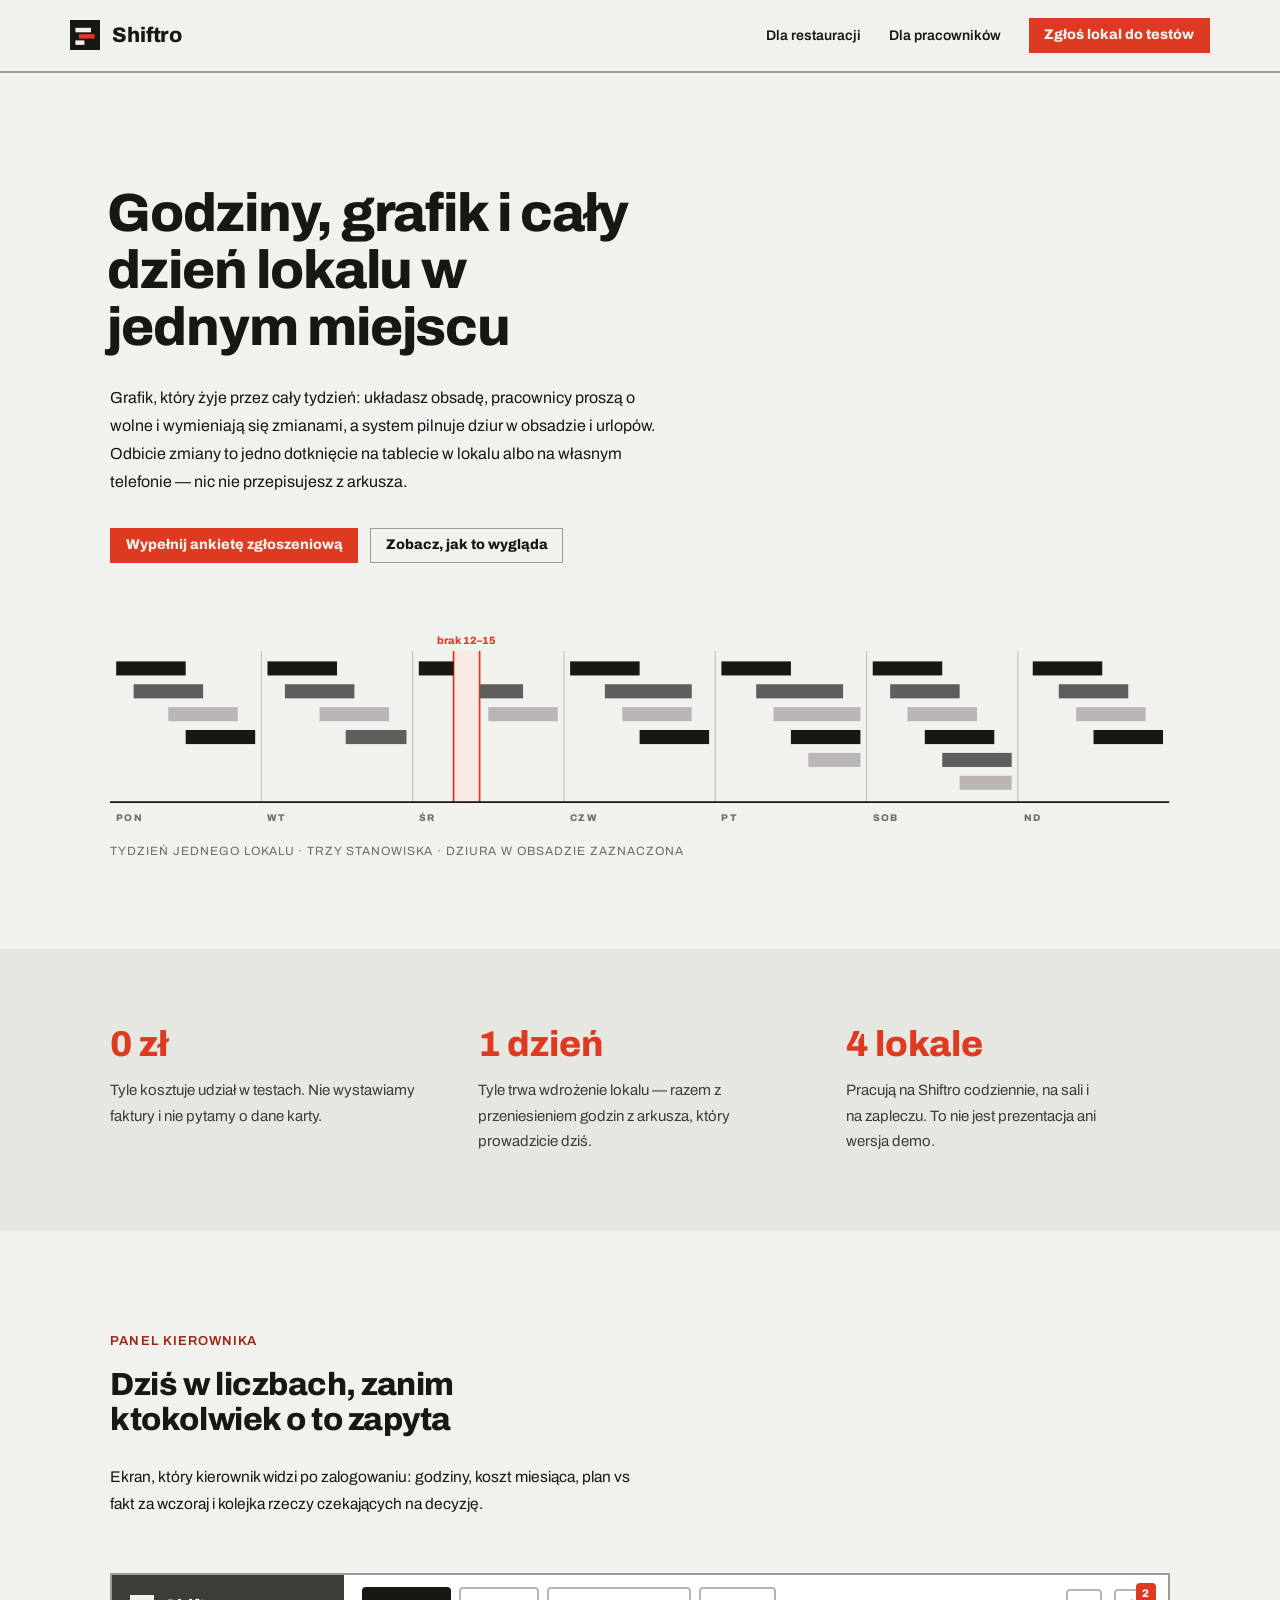
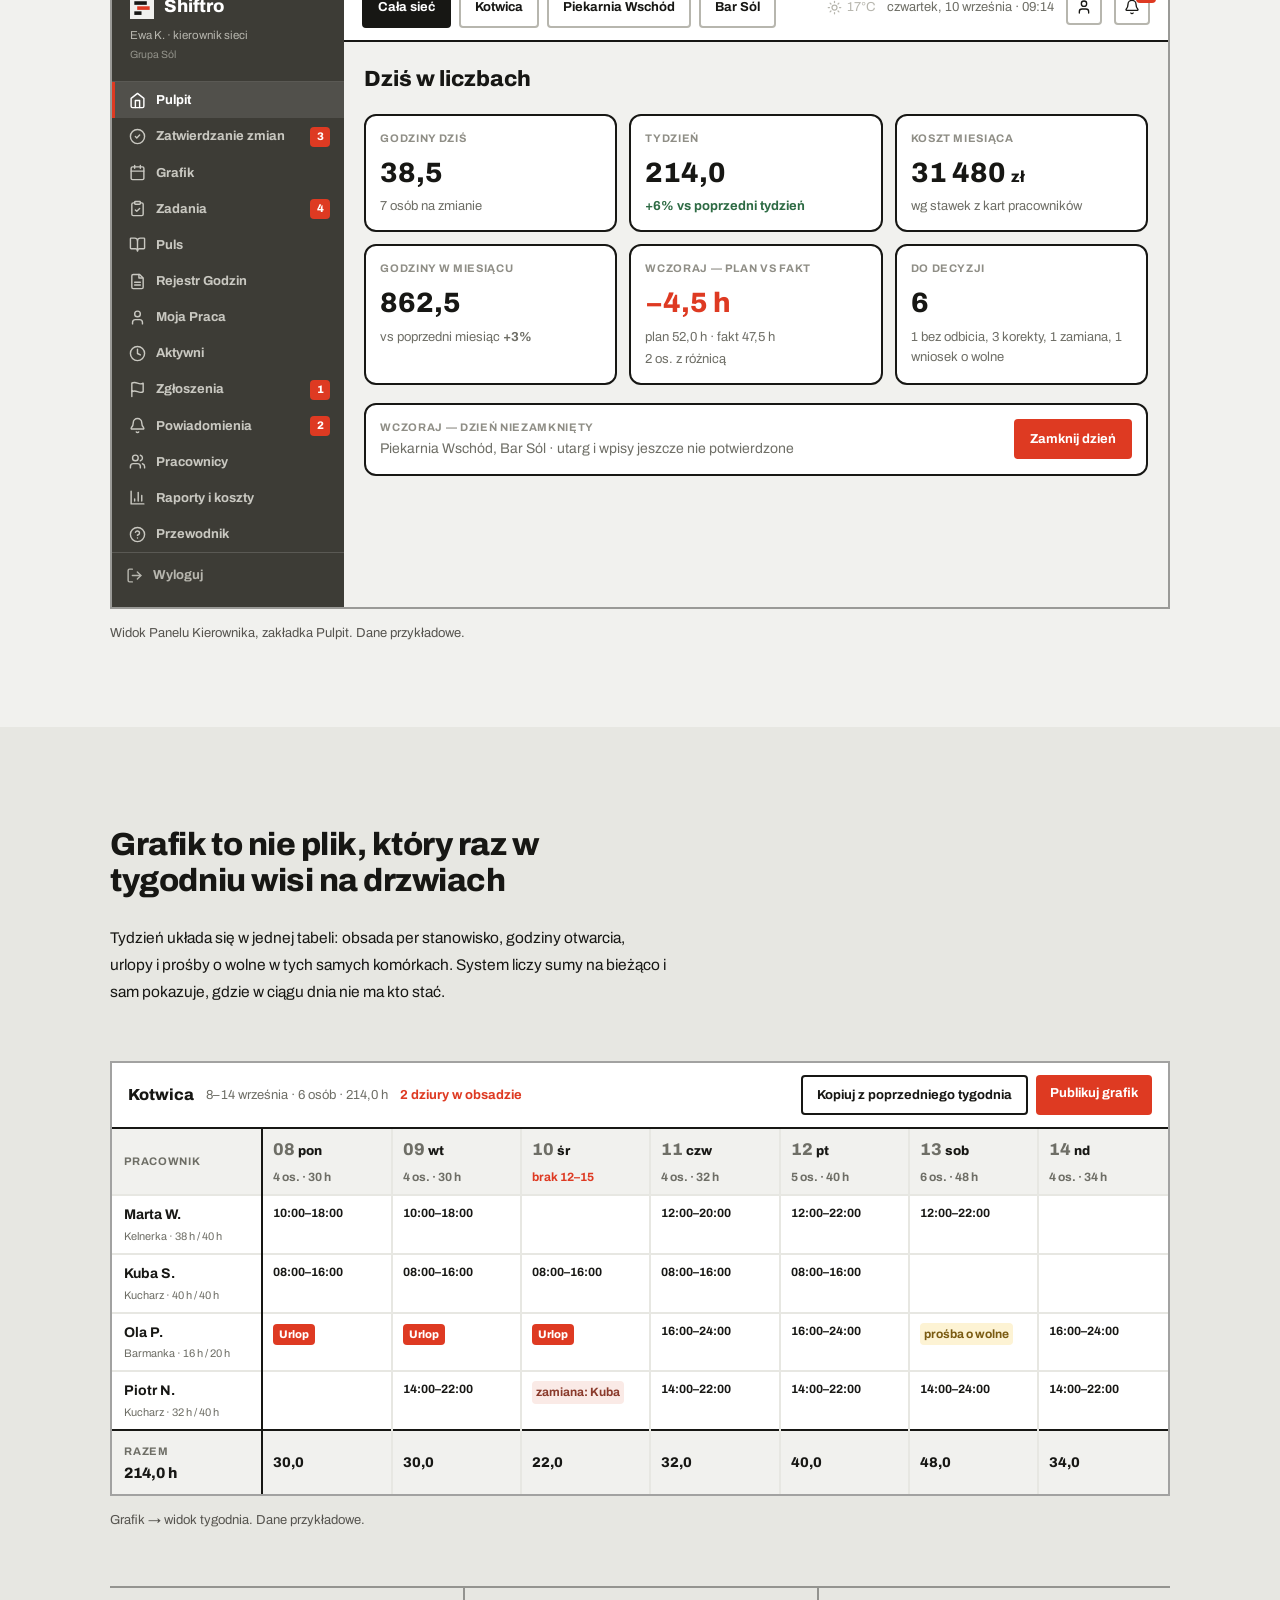
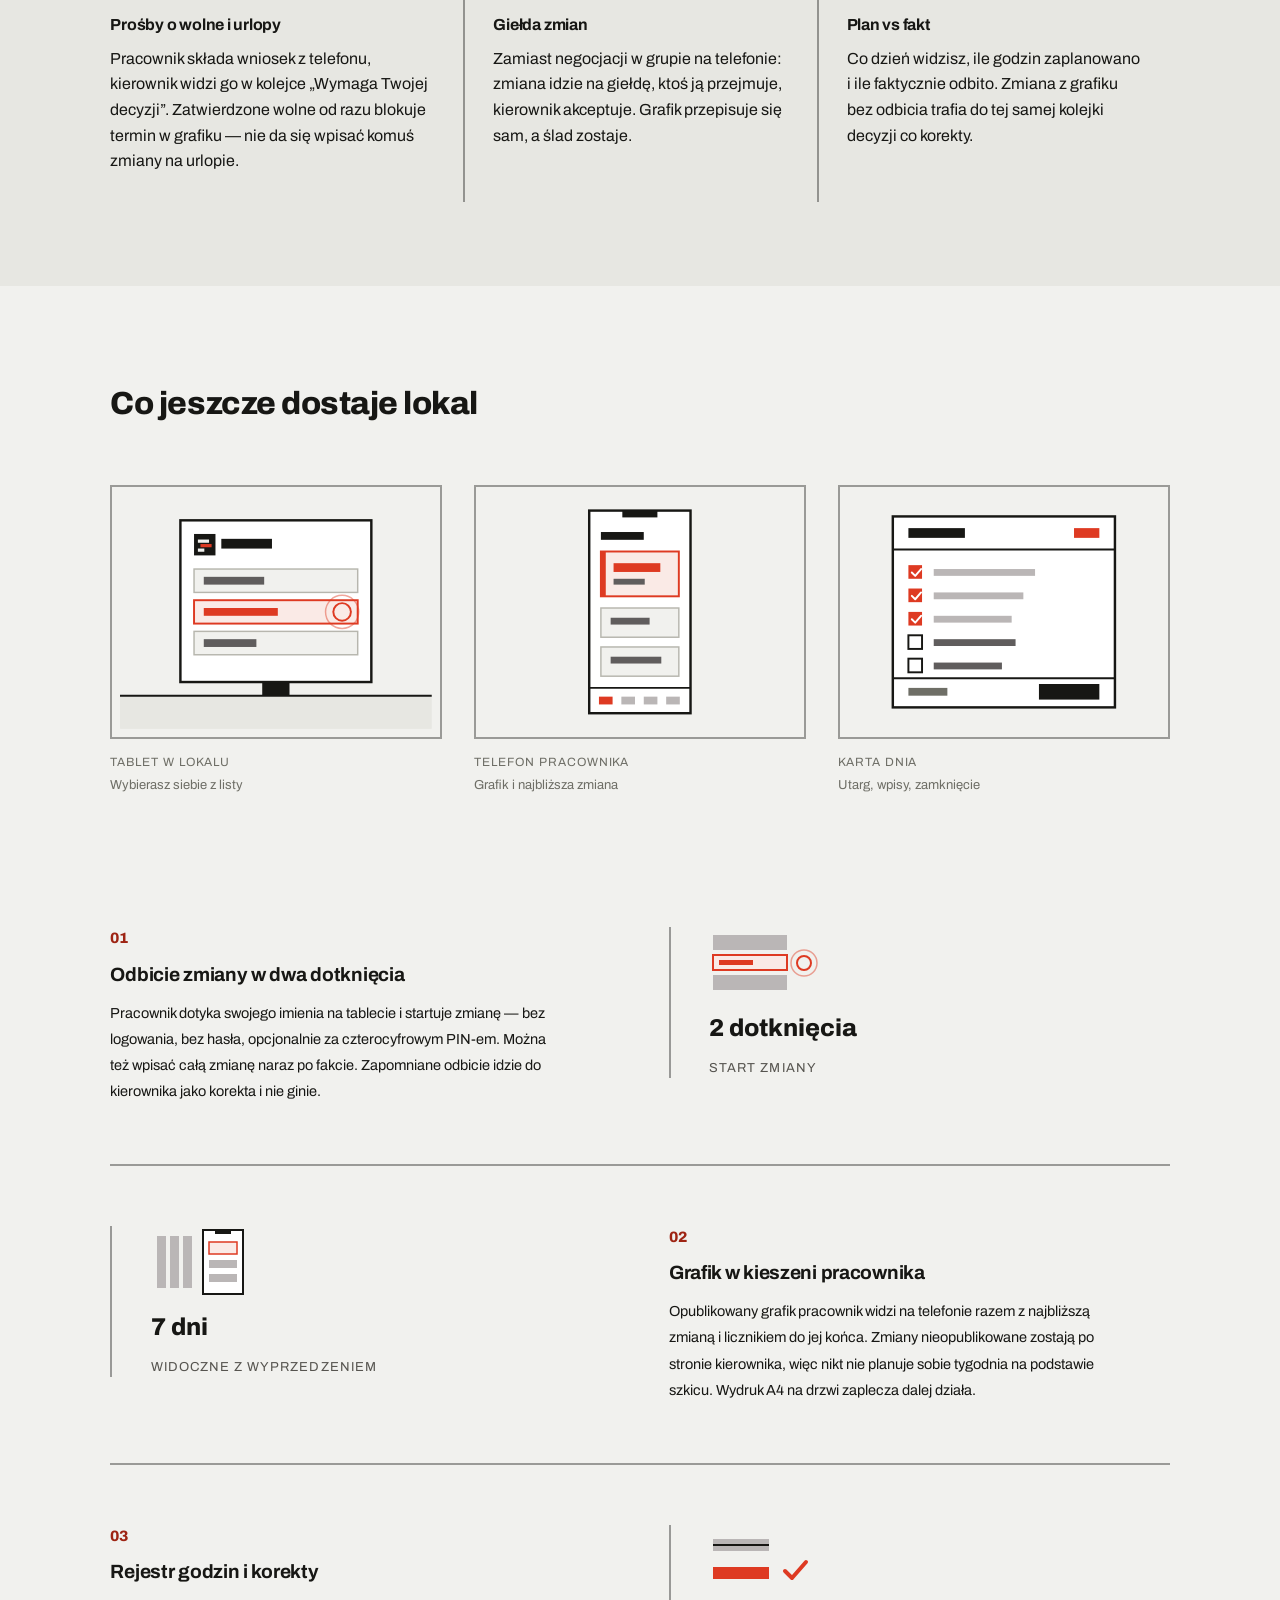
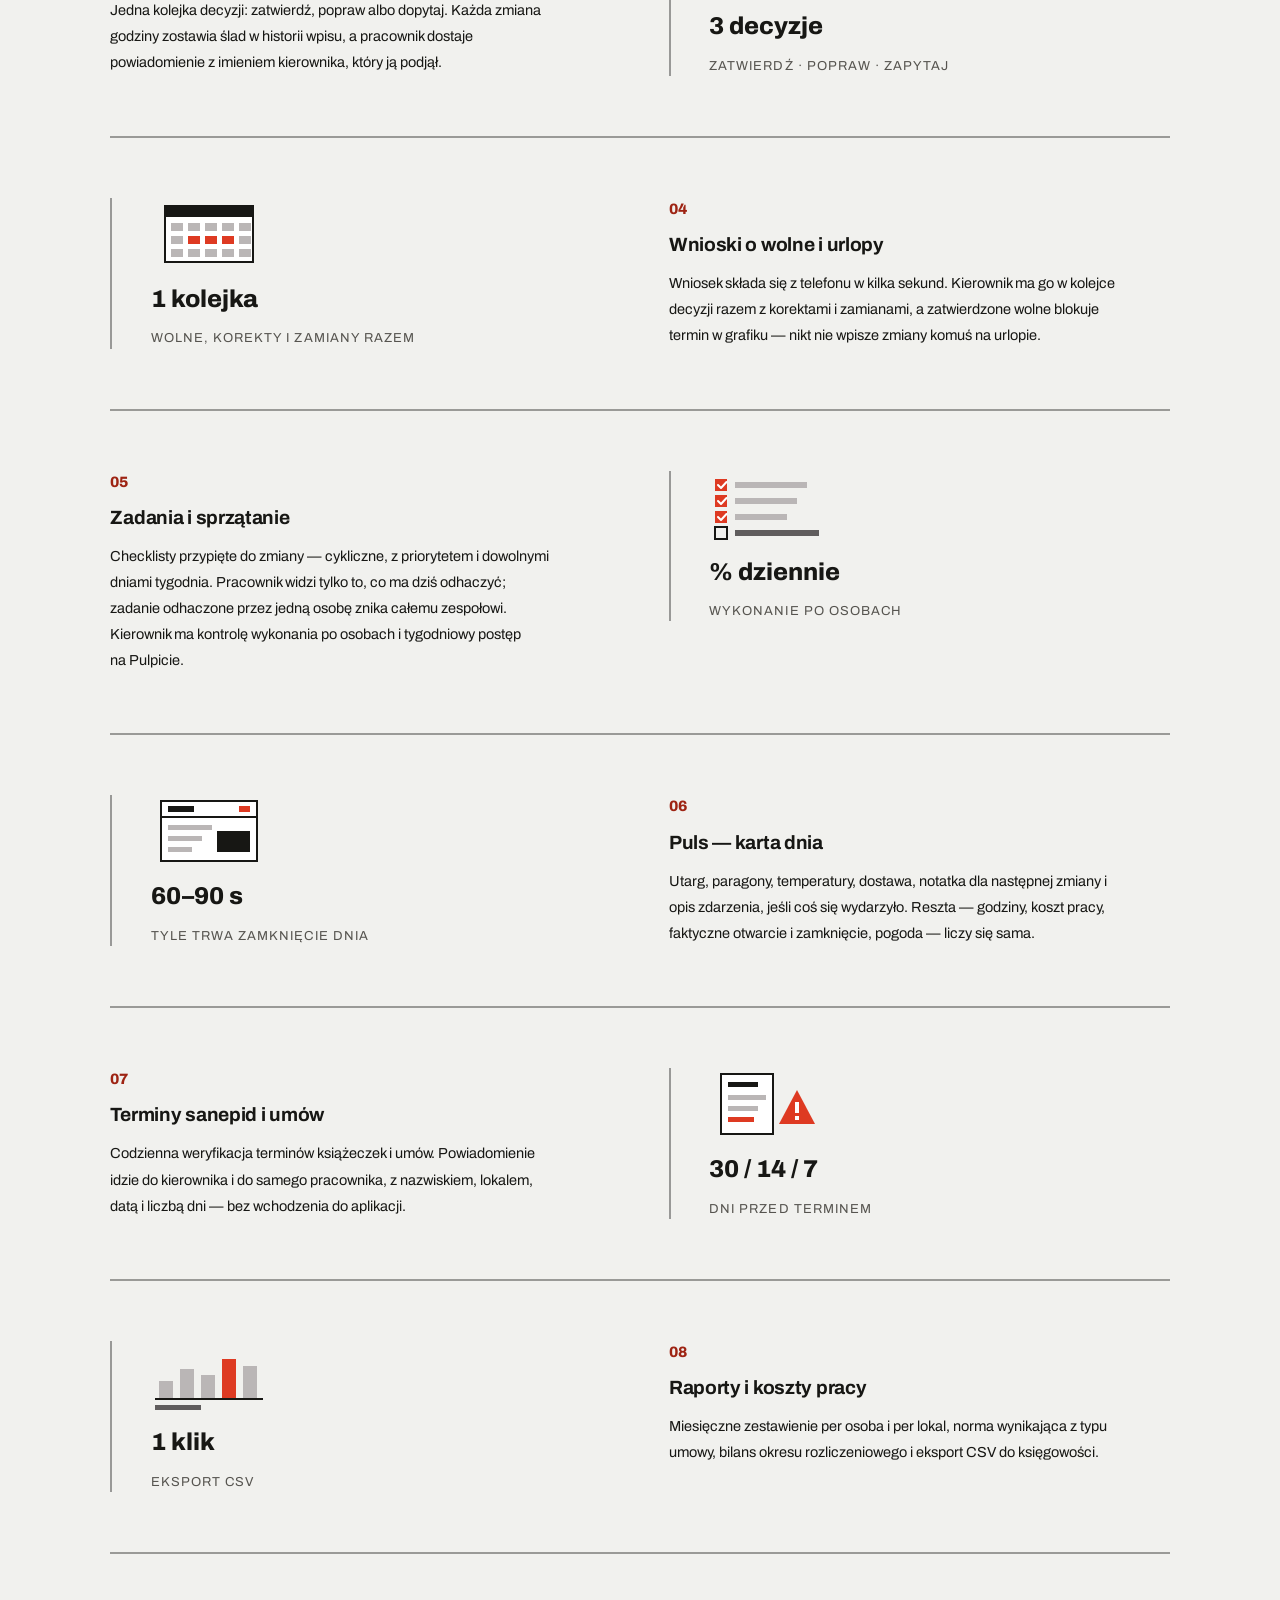
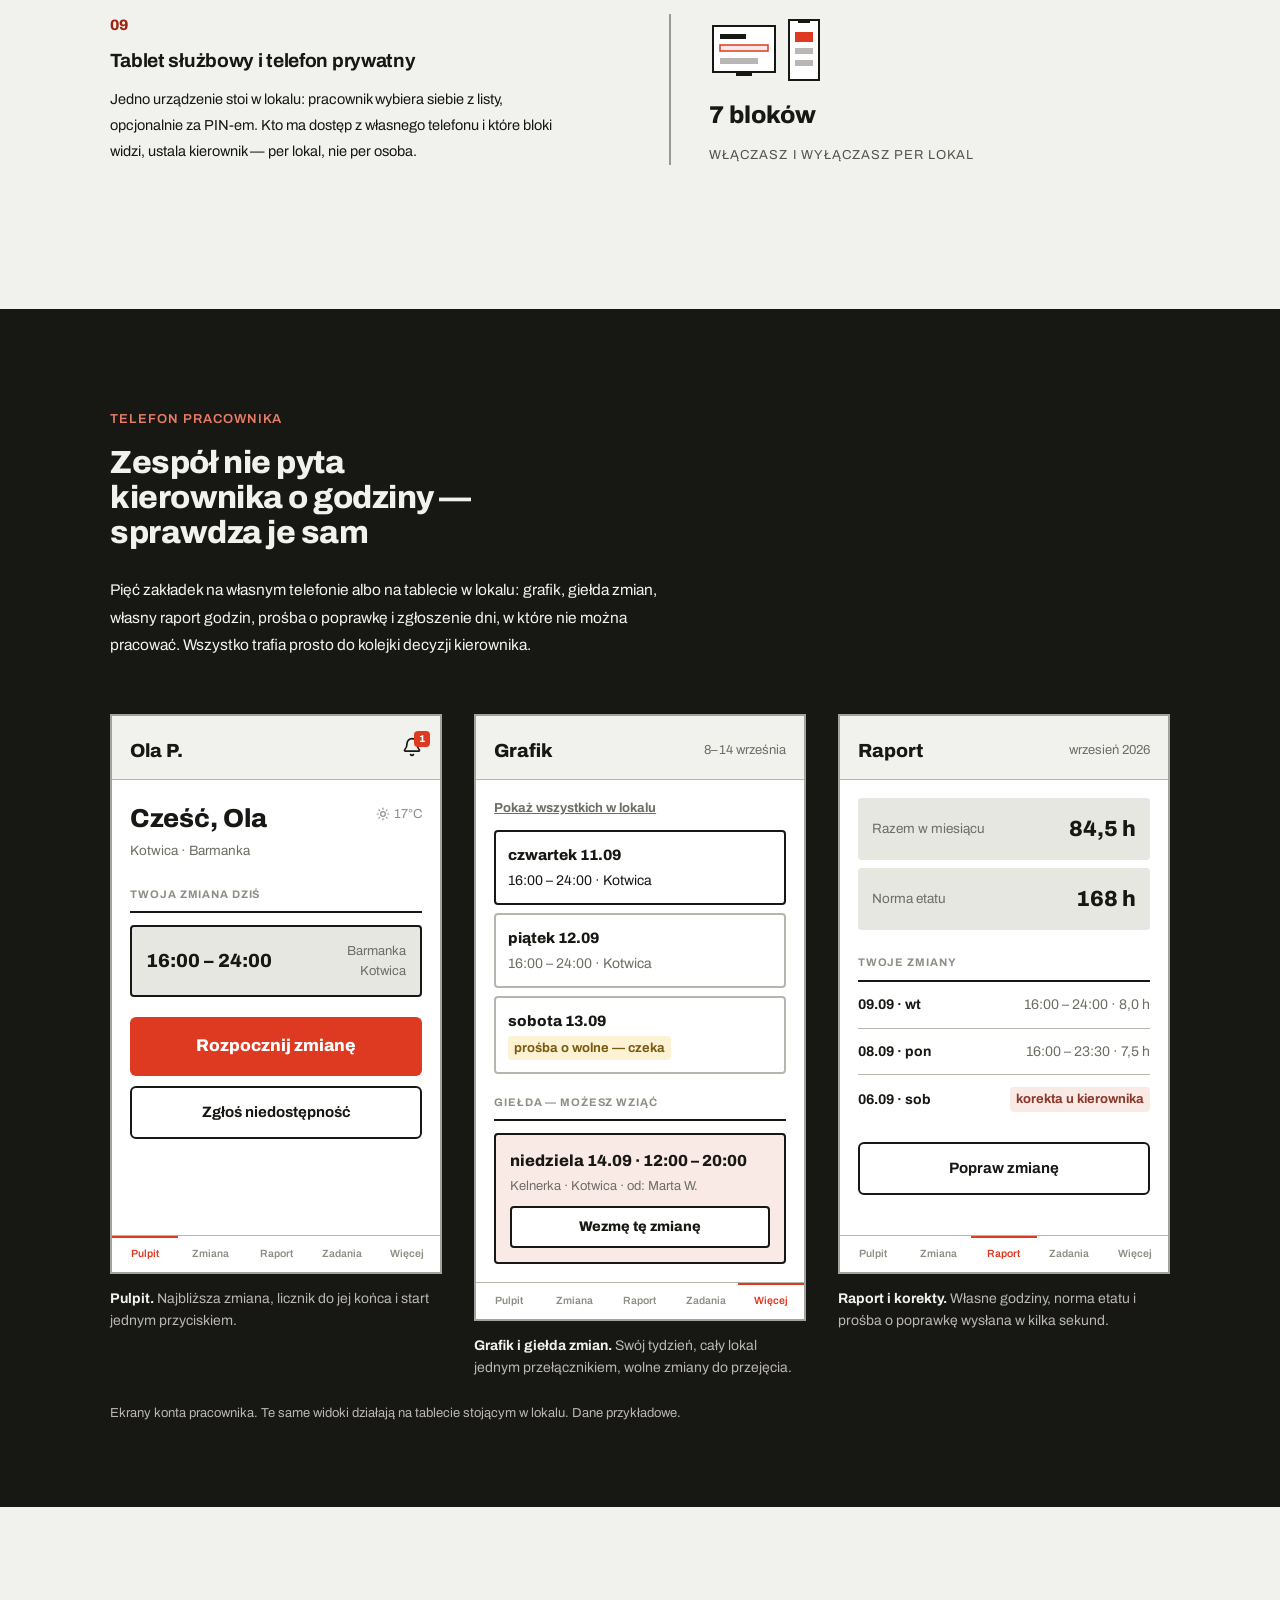
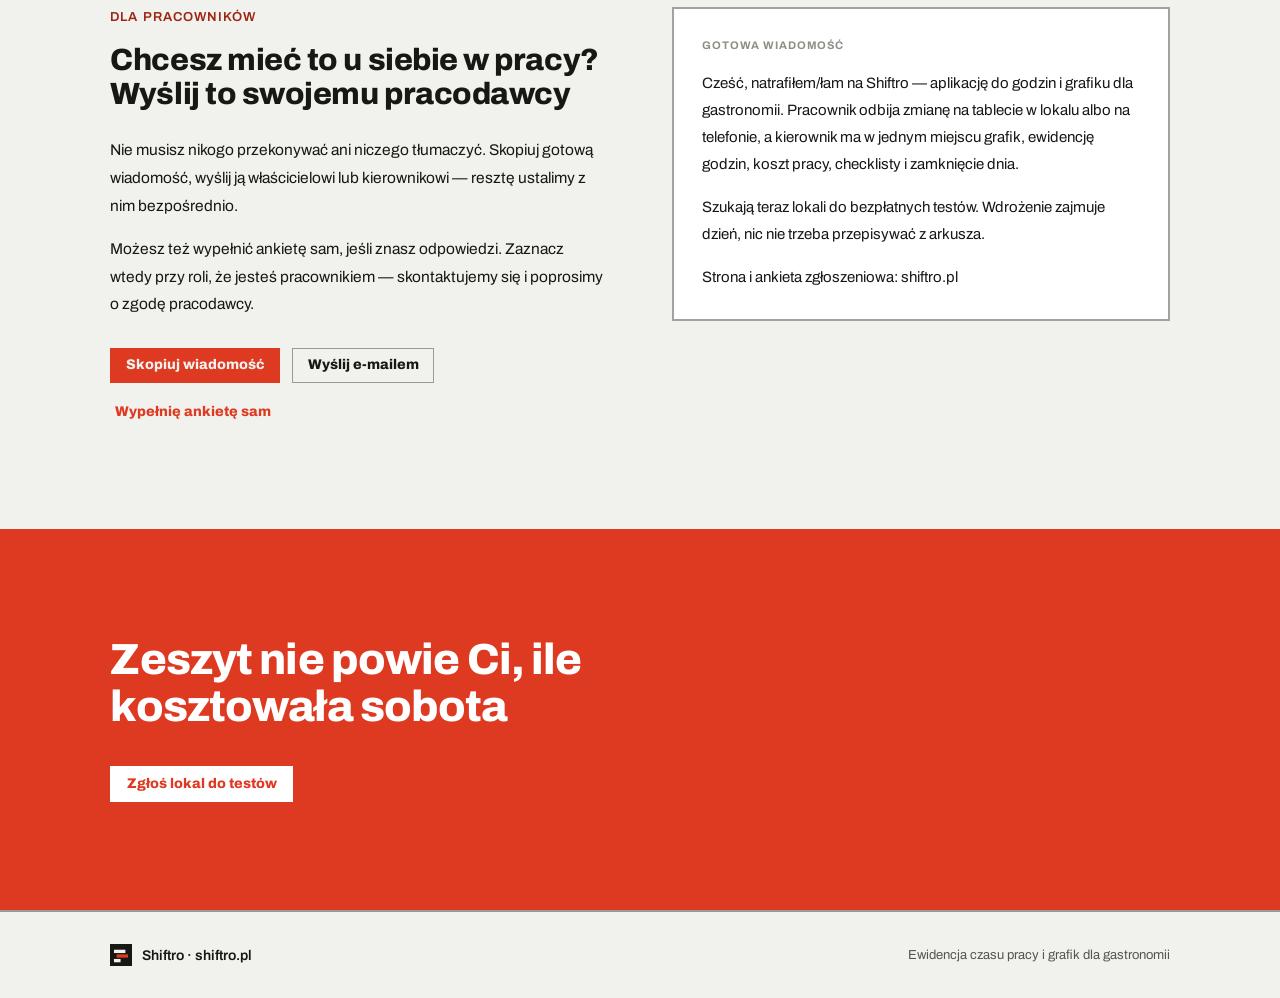
==== commit d63a12b2: "Dla restauracji zamiast Produkt, pełna kreska pod odjechanym nagłówkiem "Produkt" mówił tylko, że pr" ====
--- a/index.html
+++ b/index.html
@@ -173,8 +173,12 @@
     position: sticky; top: 0; z-index: 50;
     background: var(--color-bg);
   }
+  /* Odjechany od góry nagłówek dostaje pełną kreskę zamiast włosowej:
+     nad szarym pasem i nad ciemnym jasny pasek bez wyraźnej krawędzi
+     wygląda jak pomyłka, a nie jak pasek nawigacji. */
+  .naglowek.odjechany { border-bottom-color: var(--color-text) !important; }
   /* Kotwice muszą zatrzymać się POD nagłówkiem, nie za nim. */
-  #produkt, #dla-pracownikow { scroll-margin-top: 88px; }
+  #dla-restauracji, #dla-pracownikow { scroll-margin-top: 88px; }
 }
 @media (max-width: 860px) {
   .rytm-szeroki { display: none; }
@@ -197,7 +201,7 @@
     </div>
     <nav style="display: flex; align-items: center; gap: 28px; flex-wrap: wrap;">
       <div data-when="onLanding" style="display:contents">
-        <a href="#produkt" style="font-size: 14px; font-weight: 600; text-decoration: none; color: var(--color-text);">Produkt</a>
+        <a href="#dla-restauracji" style="font-size: 14px; font-weight: 600; text-decoration: none; color: var(--color-text);">Dla restauracji</a>
       </div>
       <div data-when="onLanding" style="display:contents">
         <a href="#dla-pracownikow" style="font-size: 14px; font-weight: 600; text-decoration: none; color: var(--color-text);">Dla pracowników</a>
@@ -218,7 +222,7 @@
     <p style="font-size: 16px; line-height: 1.75; max-width: 62ch; margin: 0 0 32px;">Grafik, który żyje przez cały tydzień: układasz obsadę, pracownicy proszą o wolne i wymieniają się zmianami, a system pilnuje dziur w obsadzie i urlopów. Odbicie zmiany to jedno dotknięcie na tablecie w lokalu albo na własnym telefonie — nic nie przepisujesz z arkusza.</p>
     <div style="display: flex; gap: 12px; flex-wrap: wrap;">
       <button type="button" class="btn btn-primary" data-act="goAnkieta">Wypełnij ankietę zgłoszeniową</button>
-      <a href="#produkt" class="btn btn-secondary">Zobacz, jak to wygląda</a>
+      <a href="#dla-restauracji" class="btn btn-secondary">Zobacz, jak to wygląda</a>
     </div>
     <figure style="margin: 72px 0 0;">
       <div class="rytm-szeroki"><svg viewBox="0 0 1204 220" width="100%" style="display:block;height:auto;" role="img" aria-label="Tydzień pracy lokalu: zmiany ułożone na osi godzin, ze zaznaczoną dziurą w obsadzie w środę między 12:00 a 15:00"><rect x="390.5" y="18" width="29.6" height="172" fill="#FAEAE6"/><line x1="390.5" y1="18" x2="390.5" y2="190" stroke="#DE3A22" stroke-width="2"/><line x1="420.1" y1="18" x2="420.1" y2="190" stroke="#DE3A22" stroke-width="2"/><text x="405.3" y="10" text-anchor="middle" font-family="Archivo, sans-serif" font-size="12" font-weight="800" fill="#DE3A22">brak 12–15</text><rect x="7.0" y="30" width="79.0" height="16" fill="#171714"/><rect x="26.8" y="56" width="79.0" height="16" fill="#605D5D"/><rect x="66.2" y="82" width="79.0" height="16" fill="#BAB6B6"/><rect x="86.0" y="108" width="79.0" height="16" fill="#171714"/><text x="7.0" y="212" font-family="Archivo, sans-serif" font-size="11" font-weight="800" letter-spacing="1.4" fill="#6E6E66">PON</text><rect x="179.0" y="30" width="79.0" height="16" fill="#171714"/><rect x="198.8" y="56" width="79.0" height="16" fill="#605D5D"/><rect x="238.2" y="82" width="79.0" height="16" fill="#BAB6B6"/><rect x="267.9" y="108" width="69.1" height="16" fill="#605D5D"/><text x="179.0" y="212" font-family="Archivo, sans-serif" font-size="11" font-weight="800" letter-spacing="1.4" fill="#6E6E66">WT</text><line x1="172.0" y1="18" x2="172.0" y2="190" stroke="#B7B6AE" stroke-width="1"/><rect x="351.0" y="30" width="39.5" height="16" fill="#171714"/><rect x="420.1" y="56" width="49.4" height="16" fill="#605D5D"/><rect x="430.0" y="82" width="79.0" height="16" fill="#BAB6B6"/><text x="351.0" y="212" font-family="Archivo, sans-serif" font-size="11" font-weight="800" letter-spacing="1.4" fill="#6E6E66">ŚR</text><line x1="344.0" y1="18" x2="344.0" y2="190" stroke="#B7B6AE" stroke-width="1"/><rect x="523.0" y="30" width="79.0" height="16" fill="#171714"/><rect x="562.5" y="56" width="98.8" height="16" fill="#605D5D"/><rect x="582.2" y="82" width="79.0" height="16" fill="#BAB6B6"/><rect x="602.0" y="108" width="79.0" height="16" fill="#171714"/><text x="523.0" y="212" font-family="Archivo, sans-serif" font-size="11" font-weight="800" letter-spacing="1.4" fill="#6E6E66">CZW</text><line x1="516.0" y1="18" x2="516.0" y2="190" stroke="#B7B6AE" stroke-width="1"/><rect x="695.0" y="30" width="79.0" height="16" fill="#171714"/><rect x="734.5" y="56" width="98.8" height="16" fill="#605D5D"/><rect x="754.2" y="82" width="98.8" height="16" fill="#BAB6B6"/><rect x="774.0" y="108" width="79.0" height="16" fill="#171714"/><rect x="793.8" y="134" width="59.2" height="16" fill="#BAB6B6"/><text x="695.0" y="212" font-family="Archivo, sans-serif" font-size="11" font-weight="800" letter-spacing="1.4" fill="#6E6E66">PT</text><line x1="688.0" y1="18" x2="688.0" y2="190" stroke="#B7B6AE" stroke-width="1"/><rect x="867.0" y="30" width="79.0" height="16" fill="#171714"/><rect x="886.8" y="56" width="79.0" height="16" fill="#605D5D"/><rect x="906.5" y="82" width="79.0" height="16" fill="#BAB6B6"/><rect x="926.2" y="108" width="79.0" height="16" fill="#171714"/><rect x="946.0" y="134" width="79.0" height="16" fill="#605D5D"/><rect x="965.8" y="160" width="59.2" height="16" fill="#BAB6B6"/><text x="867.0" y="212" font-family="Archivo, sans-serif" font-size="11" font-weight="800" letter-spacing="1.4" fill="#6E6E66">SOB</text><line x1="860.0" y1="18" x2="860.0" y2="190" stroke="#B7B6AE" stroke-width="1"/><rect x="1048.9" y="30" width="79.0" height="16" fill="#171714"/><rect x="1078.5" y="56" width="79.0" height="16" fill="#605D5D"/><rect x="1098.2" y="82" width="79.0" height="16" fill="#BAB6B6"/><rect x="1118.0" y="108" width="79.0" height="16" fill="#171714"/><text x="1039.0" y="212" font-family="Archivo, sans-serif" font-size="11" font-weight="800" letter-spacing="1.4" fill="#6E6E66">ND</text><line x1="1032.0" y1="18" x2="1032.0" y2="190" stroke="#B7B6AE" stroke-width="1"/><line x1="0" y1="190" x2="1204" y2="190" stroke="#171714" stroke-width="2"/></svg></div>
@@ -248,7 +252,7 @@
   </section>
 
 
-  <section id="produkt" style="max-width: 1200px; margin: 0 auto; padding: 100px var(--edge) 84px;">
+  <section id="dla-restauracji" style="max-width: 1200px; margin: 0 auto; padding: 100px var(--edge) 84px;">
     <p style="font-size: 13px; letter-spacing: 0.08em; text-transform: uppercase; color: var(--color-accent-700); margin: 0 0 16px; font-weight: 600;">Panel kierownika</p>
     <h2 style="font-family: var(--font-heading); font-weight: 800; font-size: clamp(24px, 2.5vw, 33px); line-height: 1.1; letter-spacing: -0.015em; margin: 0 0 26px; max-width: 20ch;">Dziś w liczbach, zanim ktokolwiek o to zapyta</h2>
     <p style="font-size: 15.5px; line-height: 1.75; max-width: 60ch; margin: 0 0 56px;">Ekran, który kierownik widzi po zalogowaniu: godziny, koszt miesiąca, plan vs fakt za wczoraj i kolejka rzeczy czekających na decyzję.</p>
@@ -1037,6 +1041,13 @@
     }
   };
 
+  var naglowek = document.querySelector(".naglowek");
+  var odjechany = function () {
+    naglowek.classList.toggle("odjechany", window.scrollY > 4);
+  };
+  window.addEventListener("scroll", odjechany, { passive: true });
+  odjechany();
+
   document.addEventListener("click", function (e) {
     var el = e.target.closest("[data-act]");
     if (!el) return;
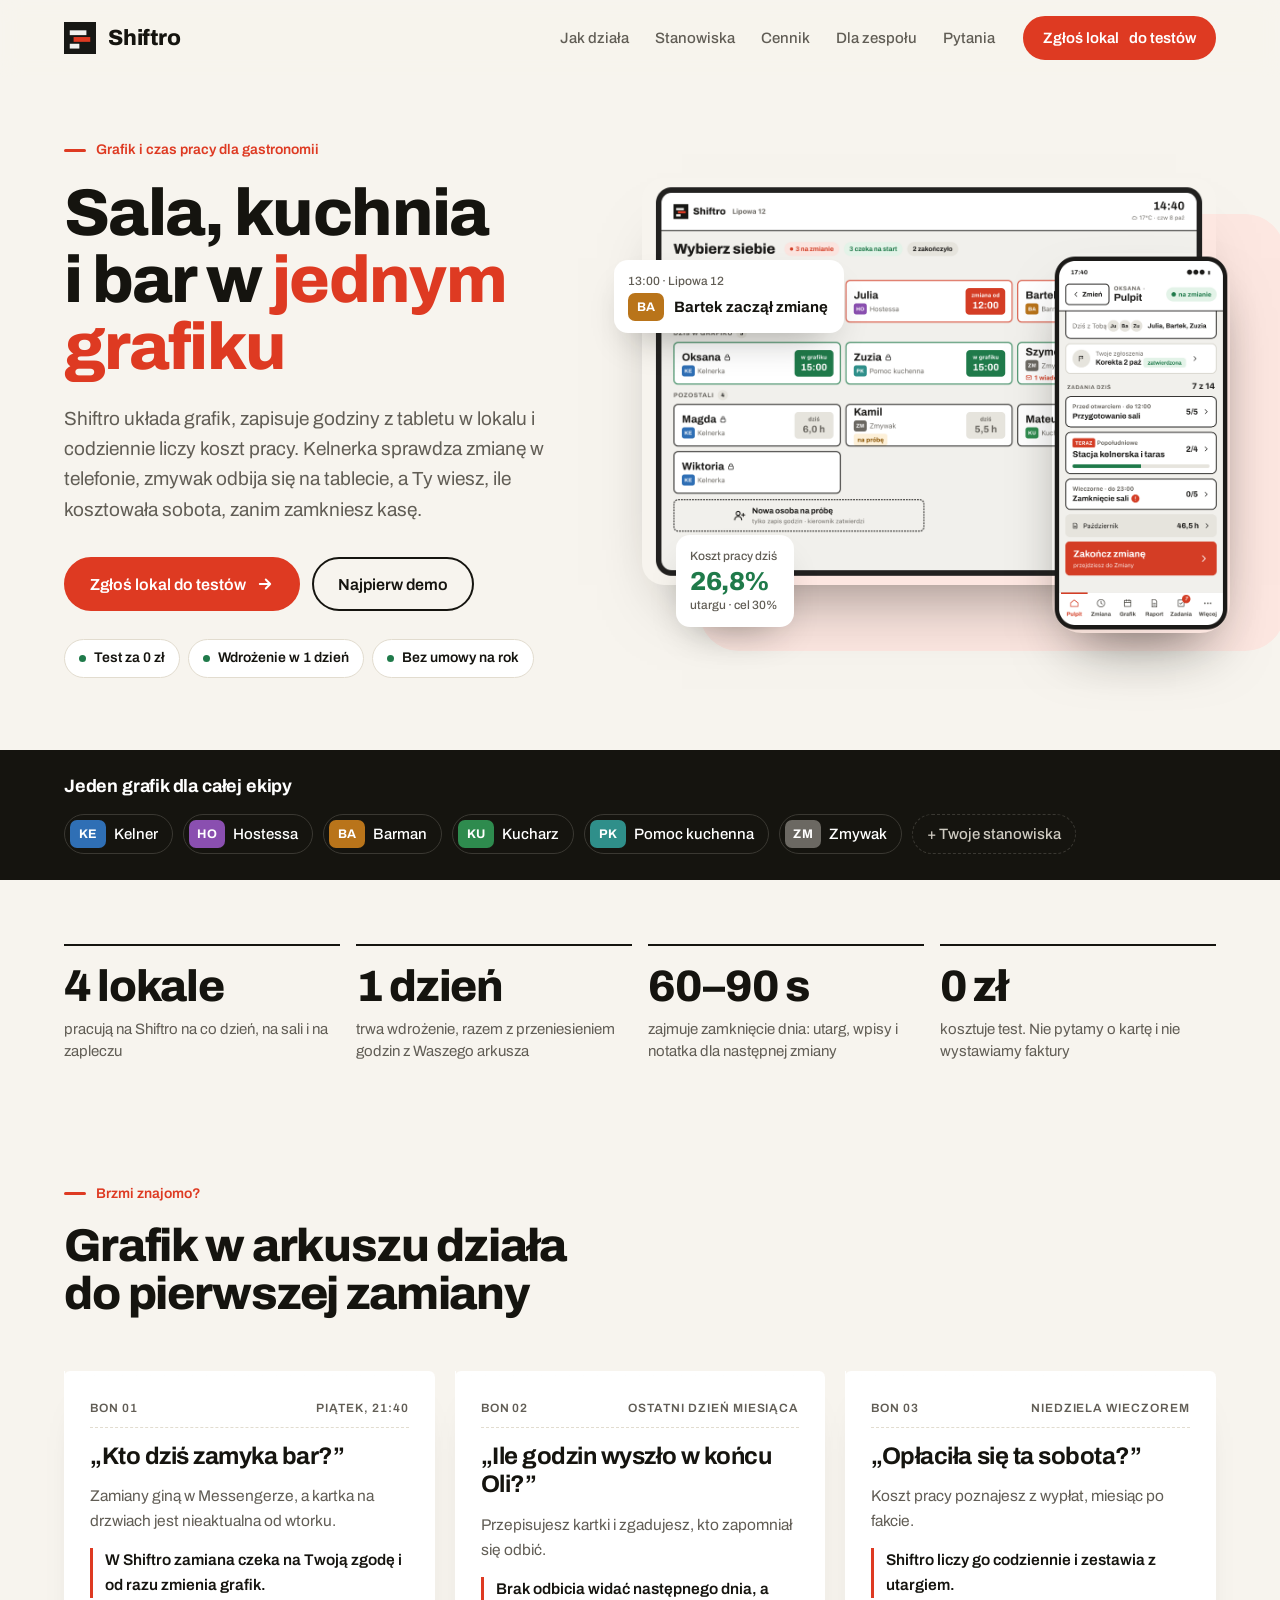
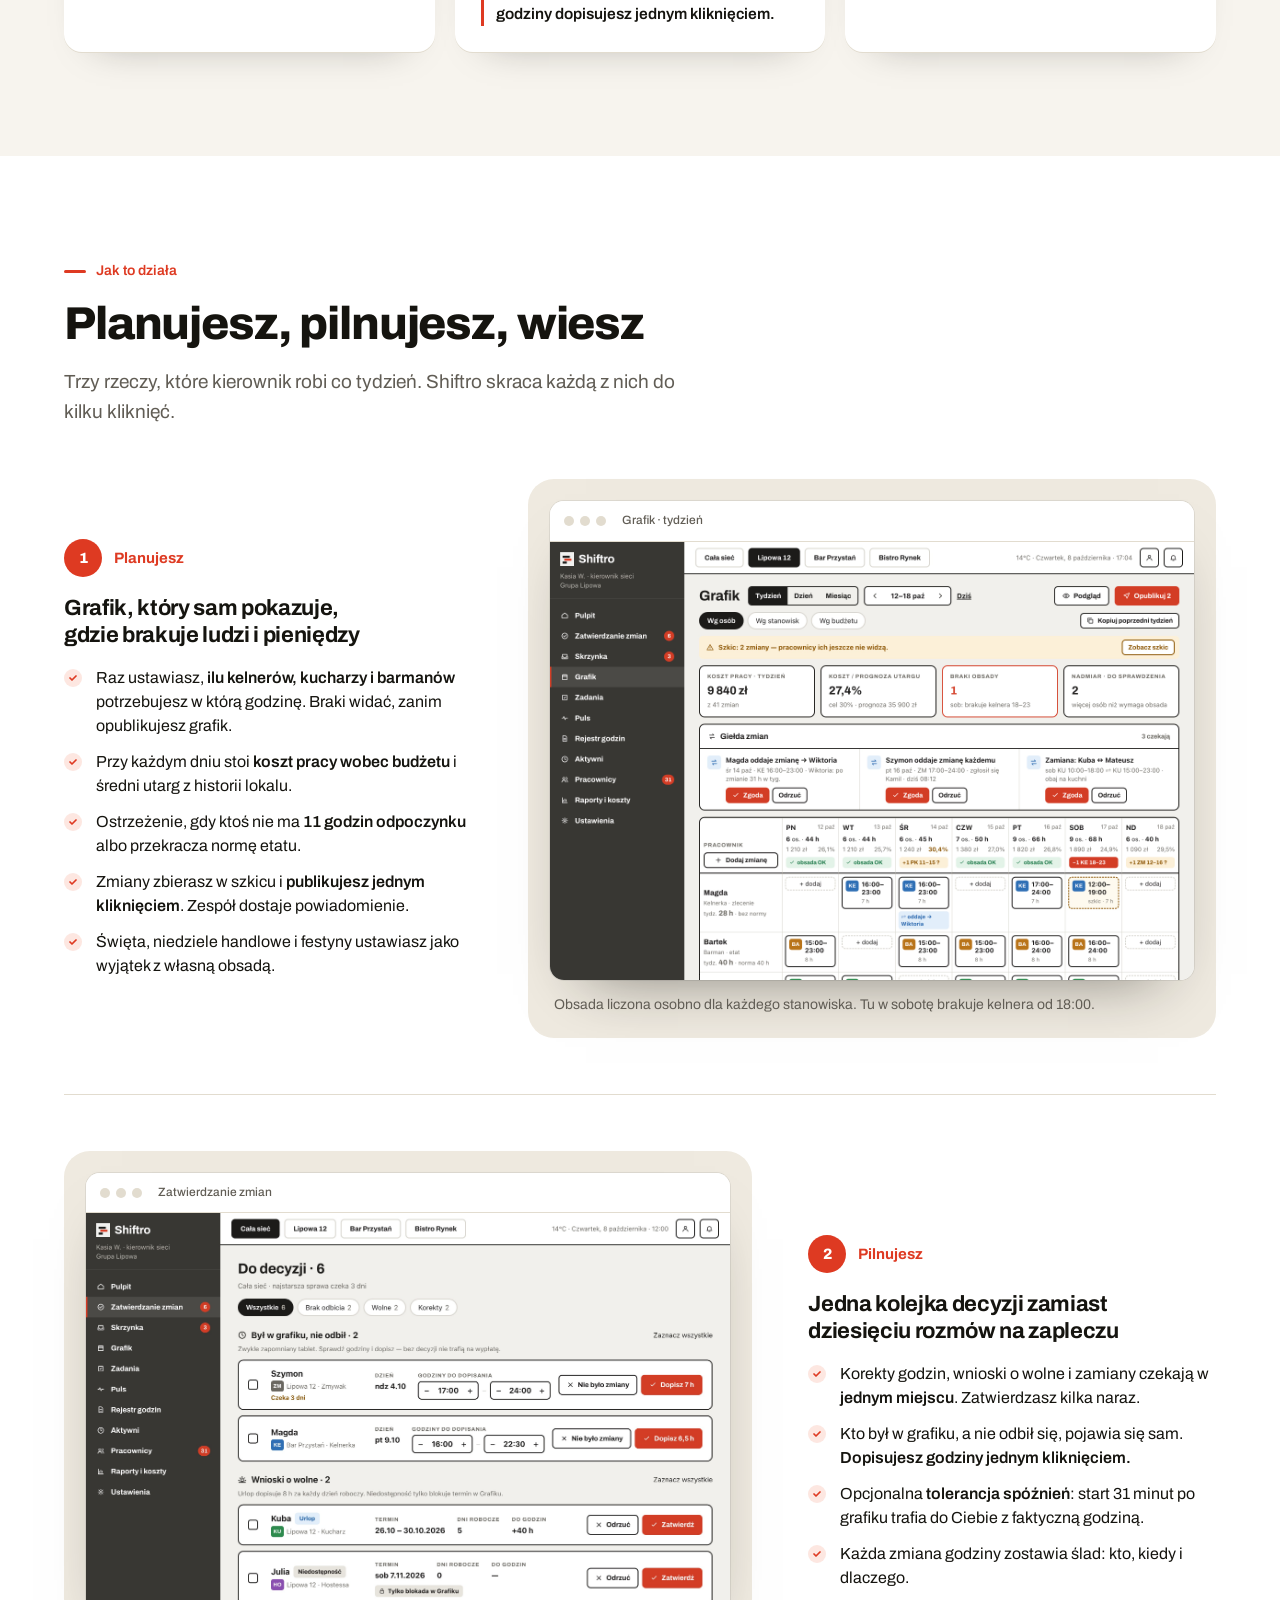
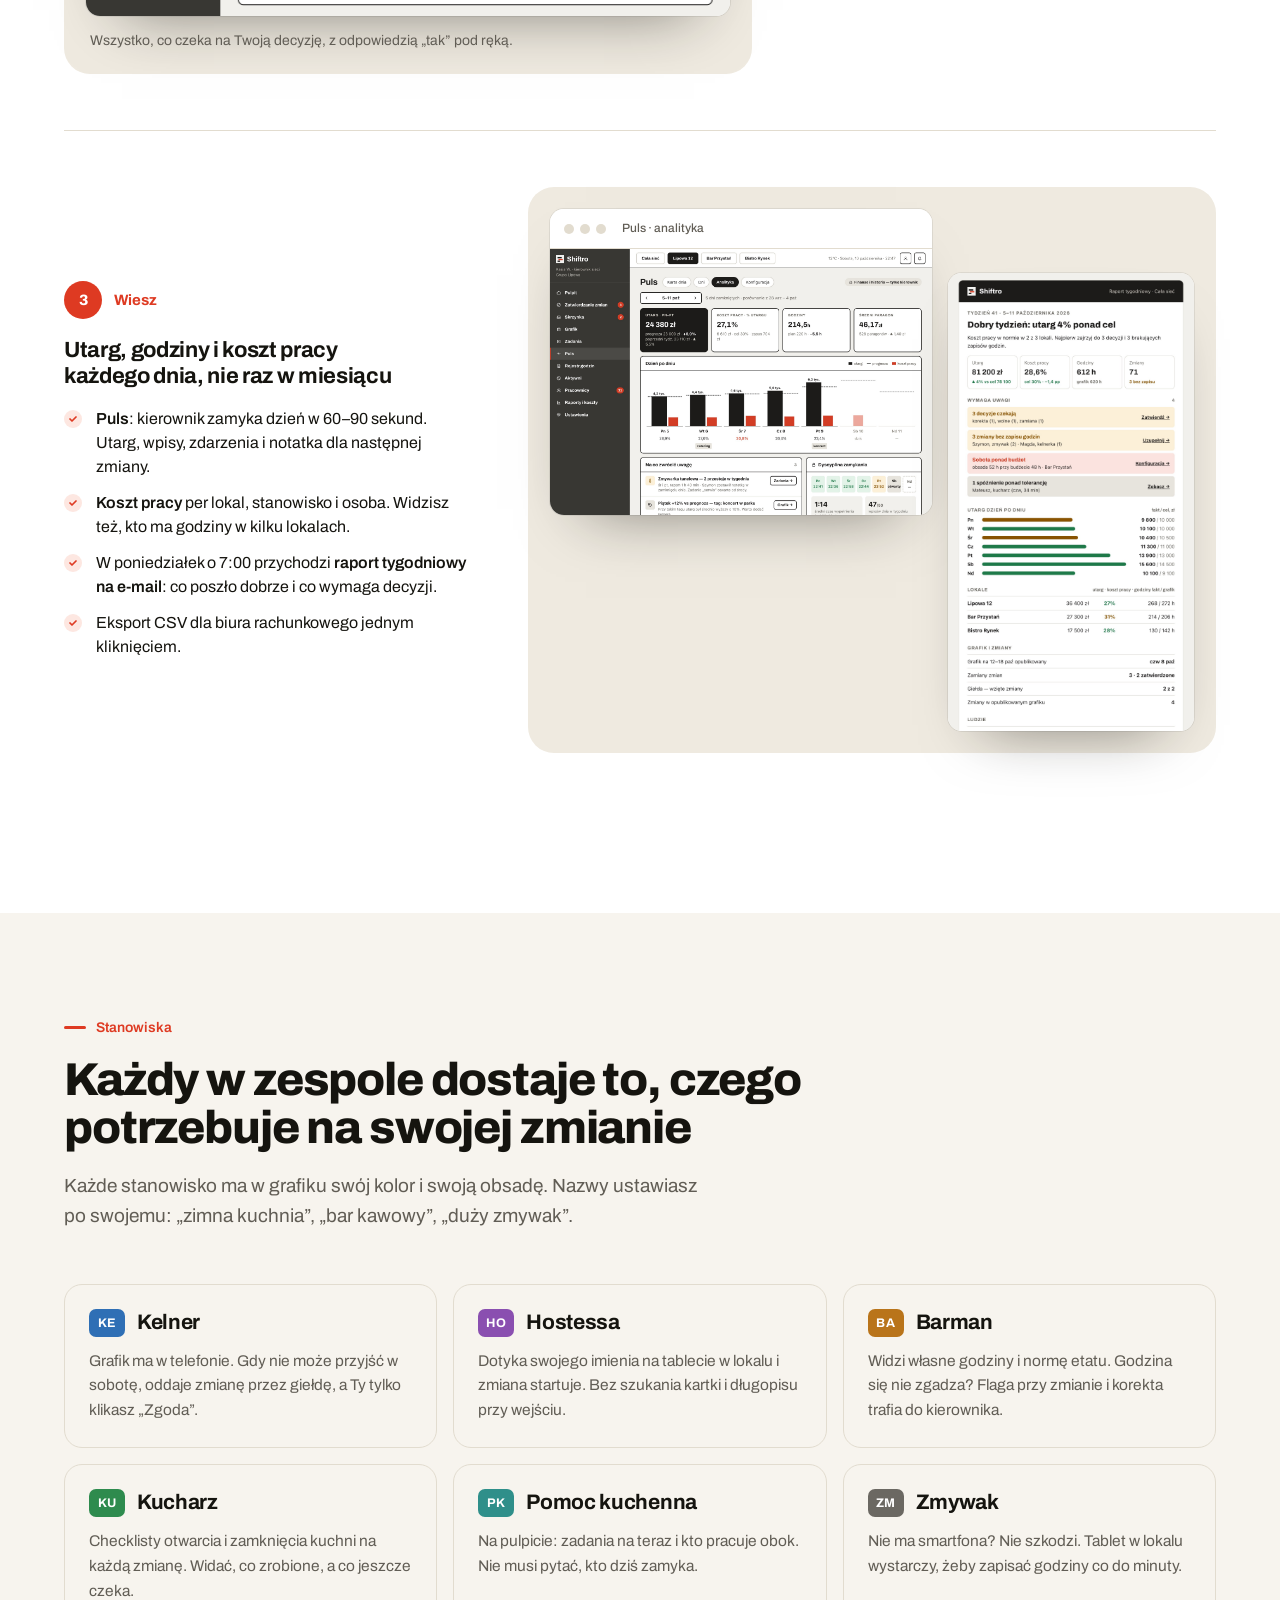
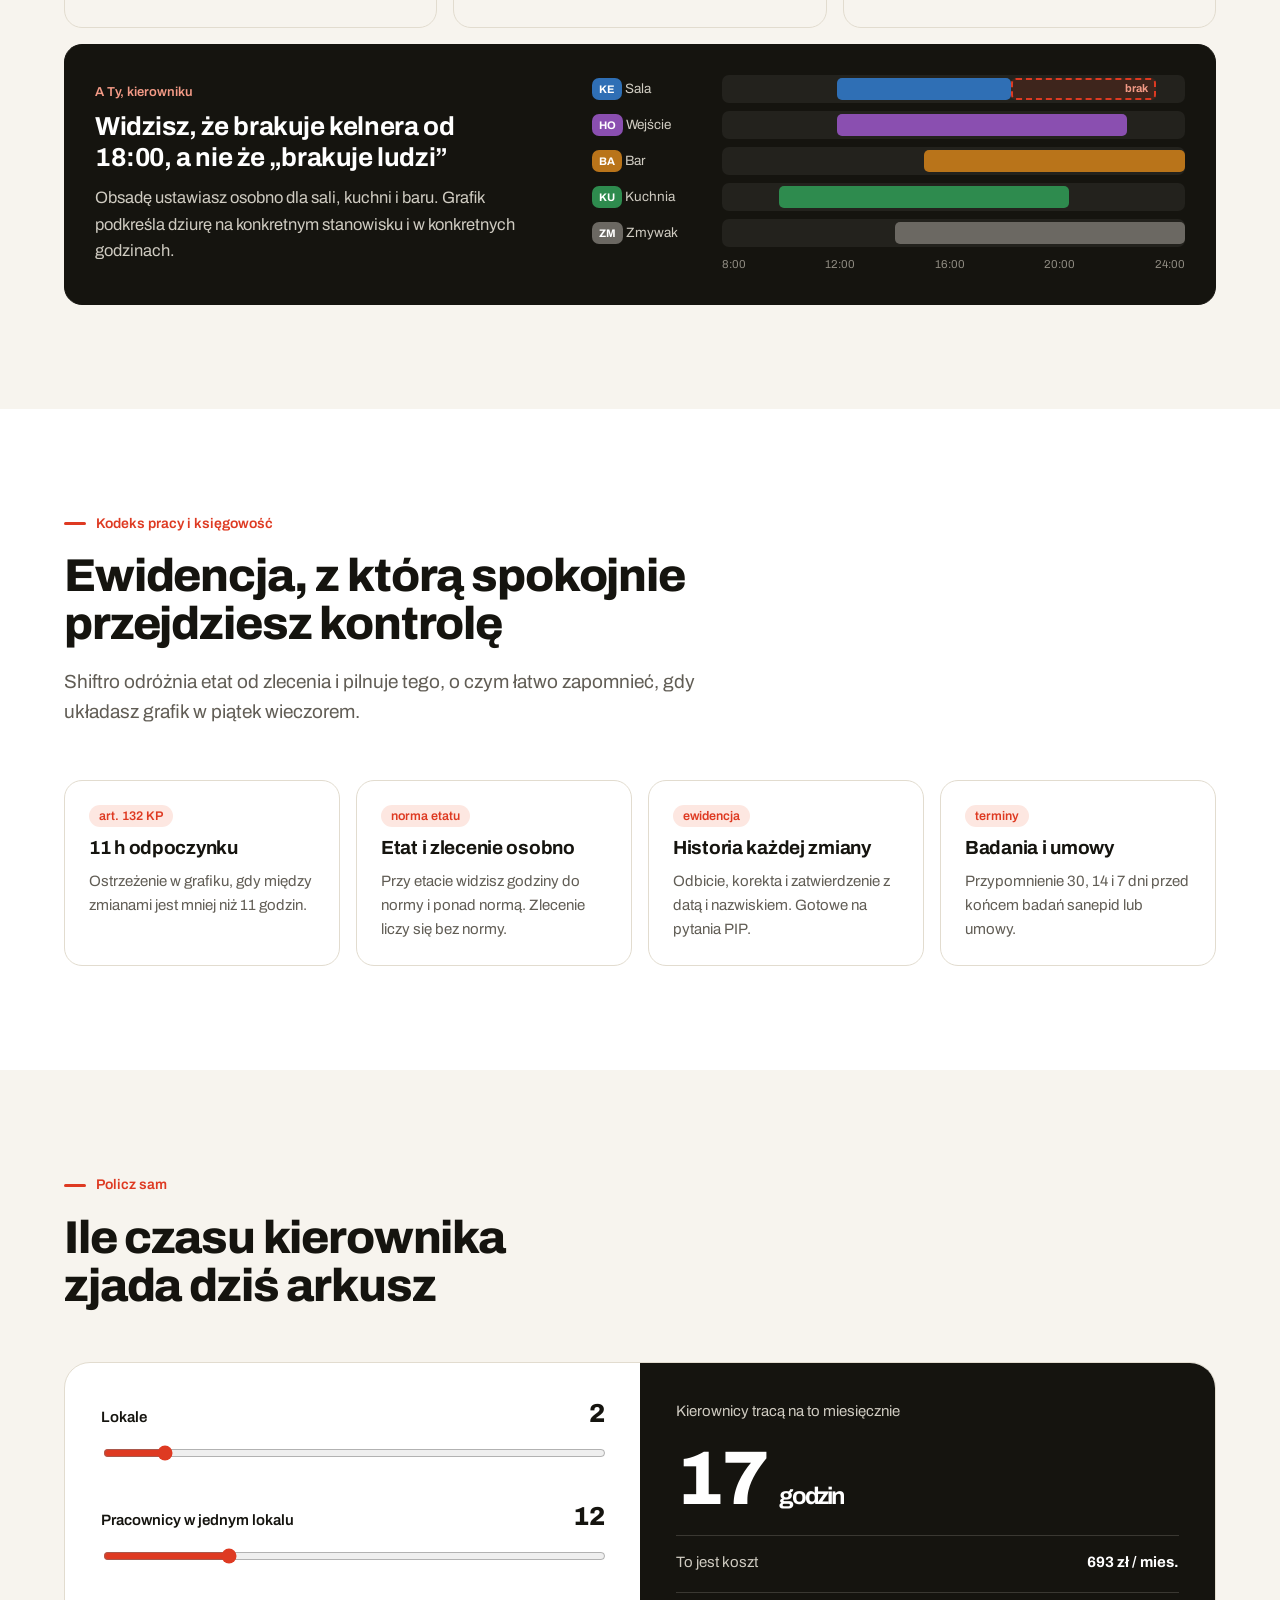
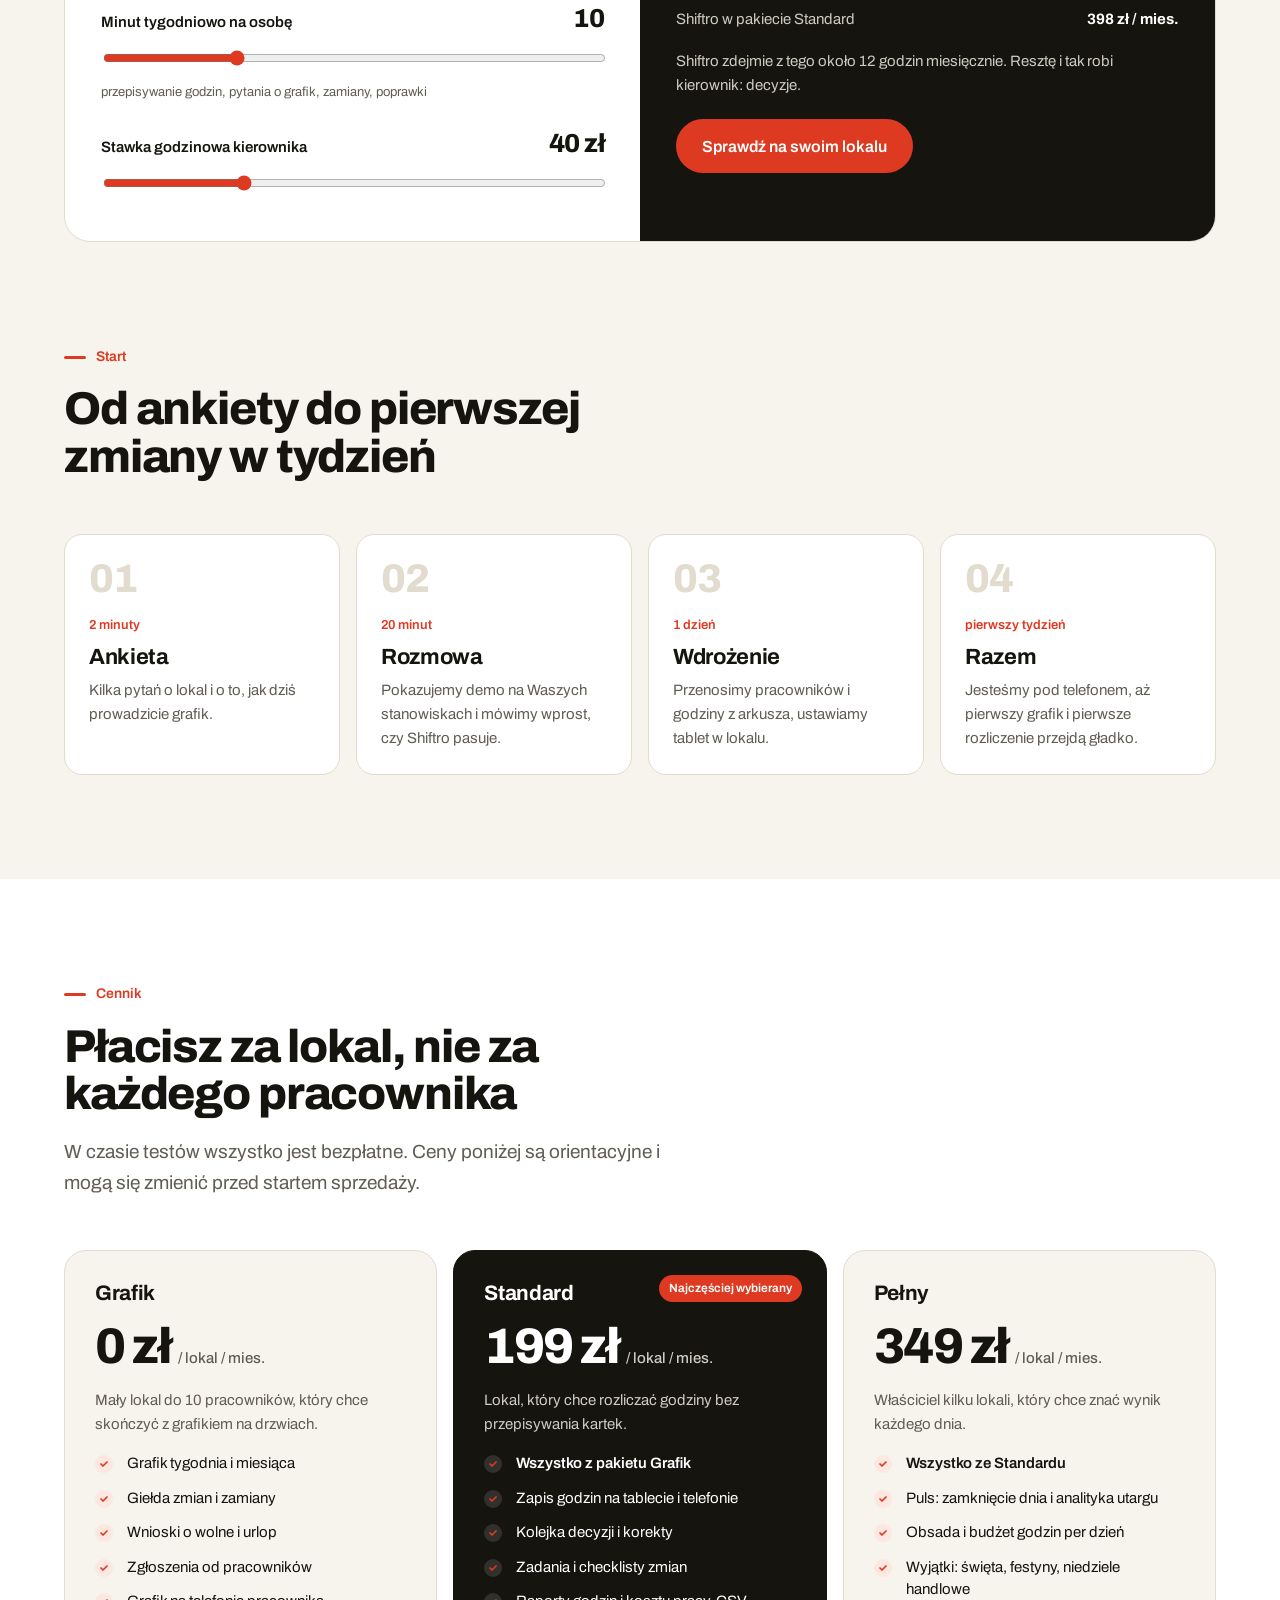
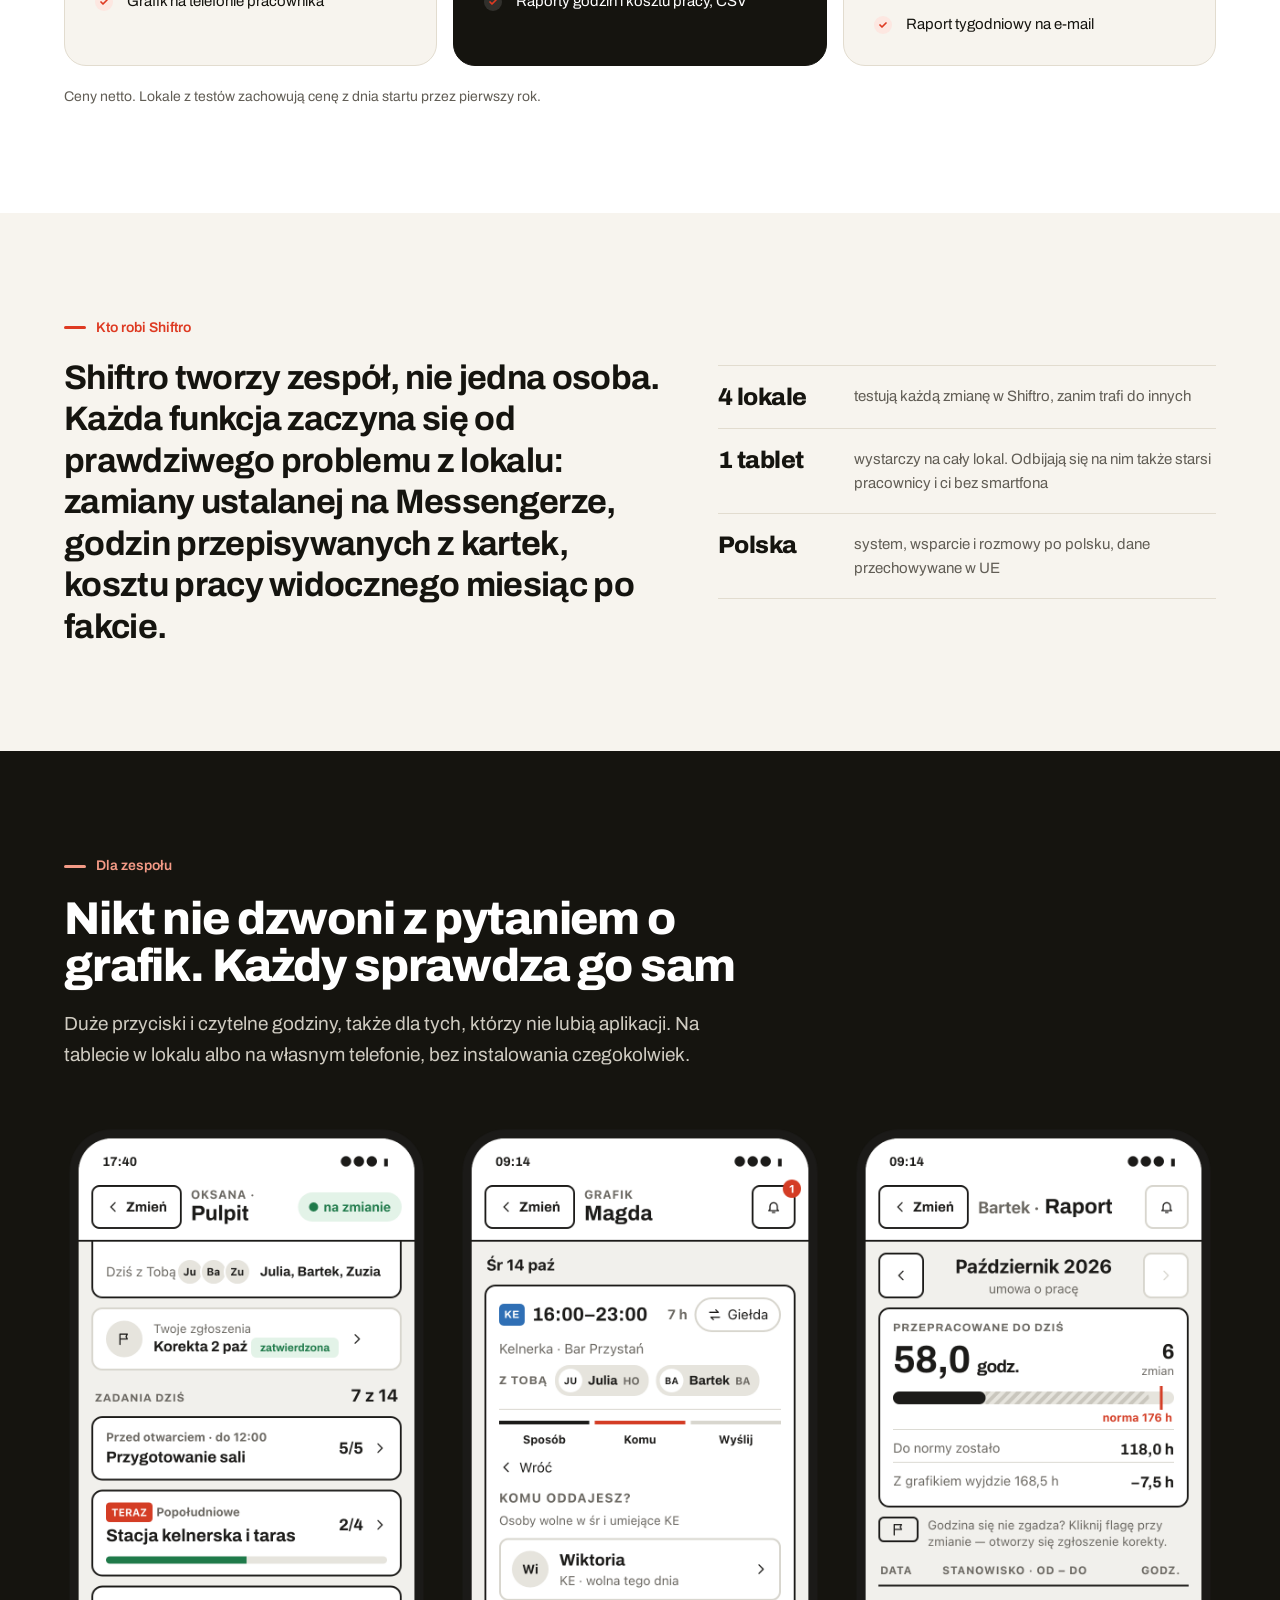
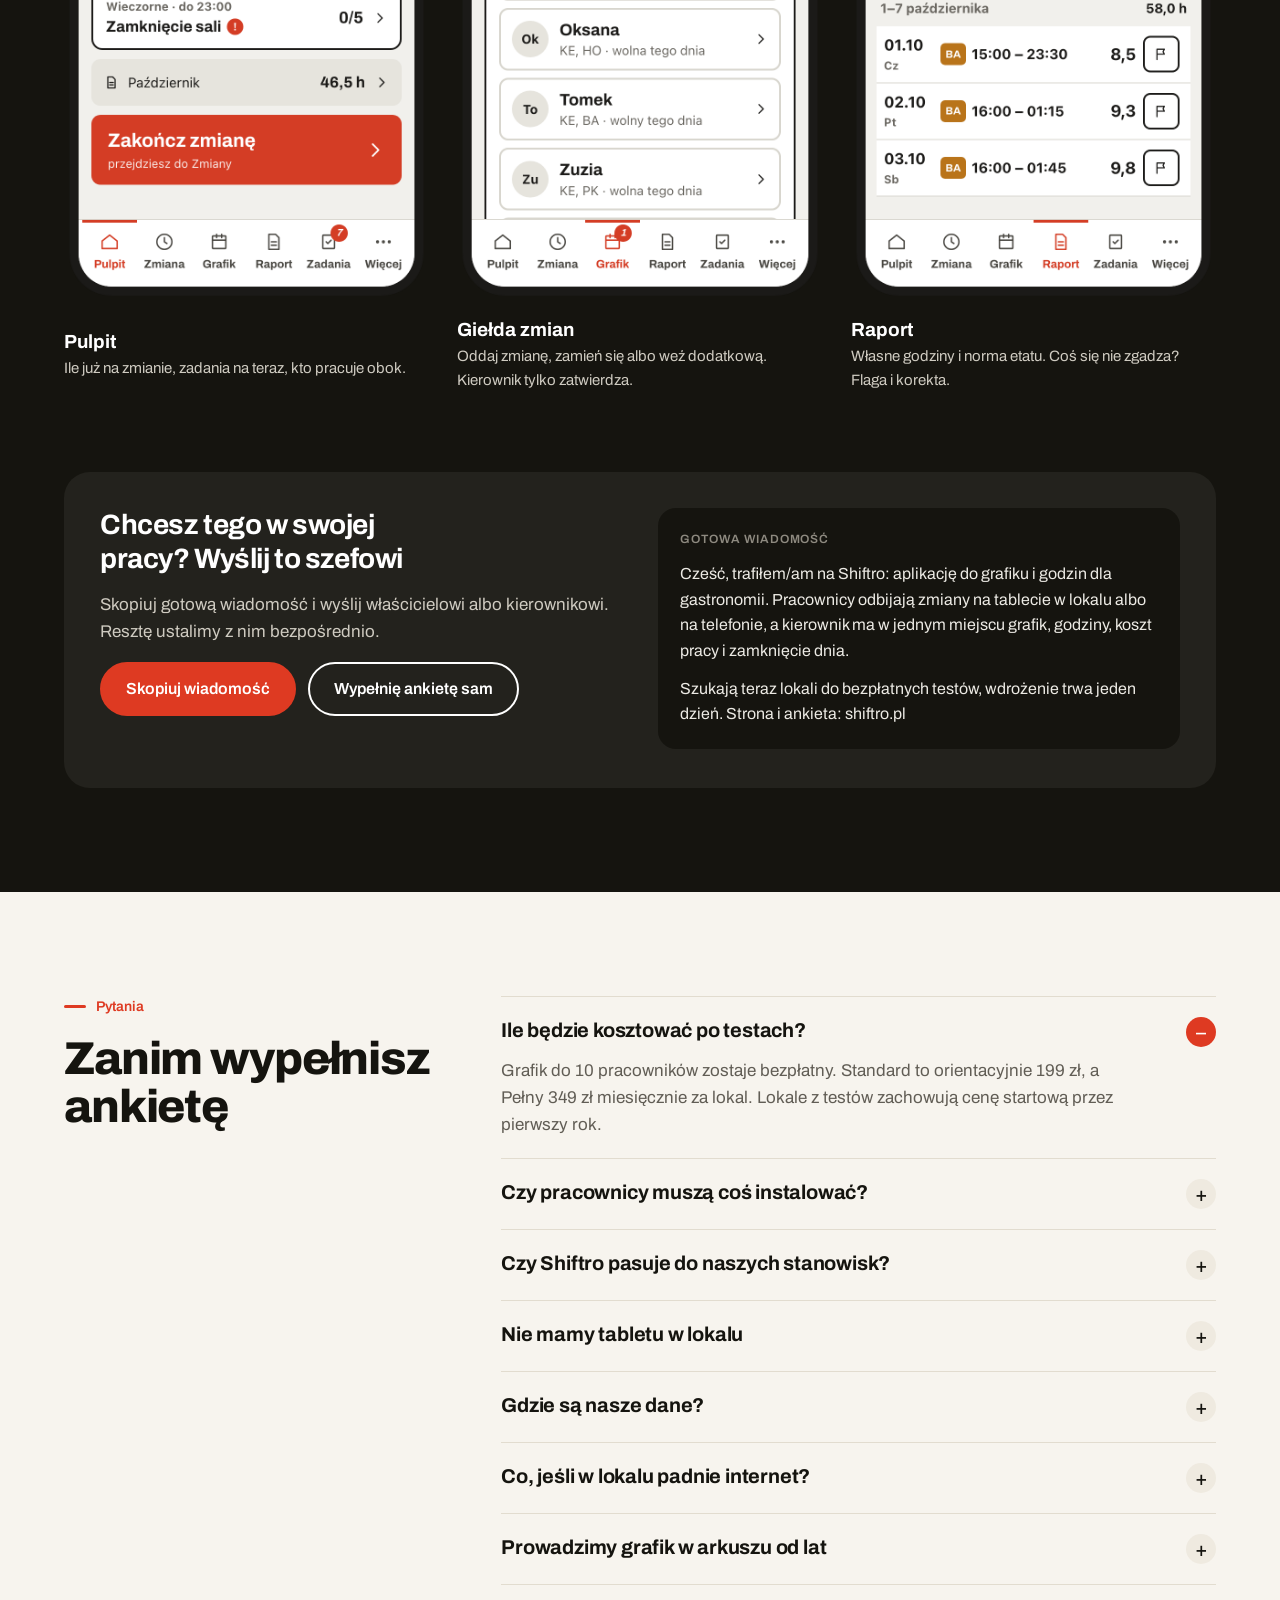
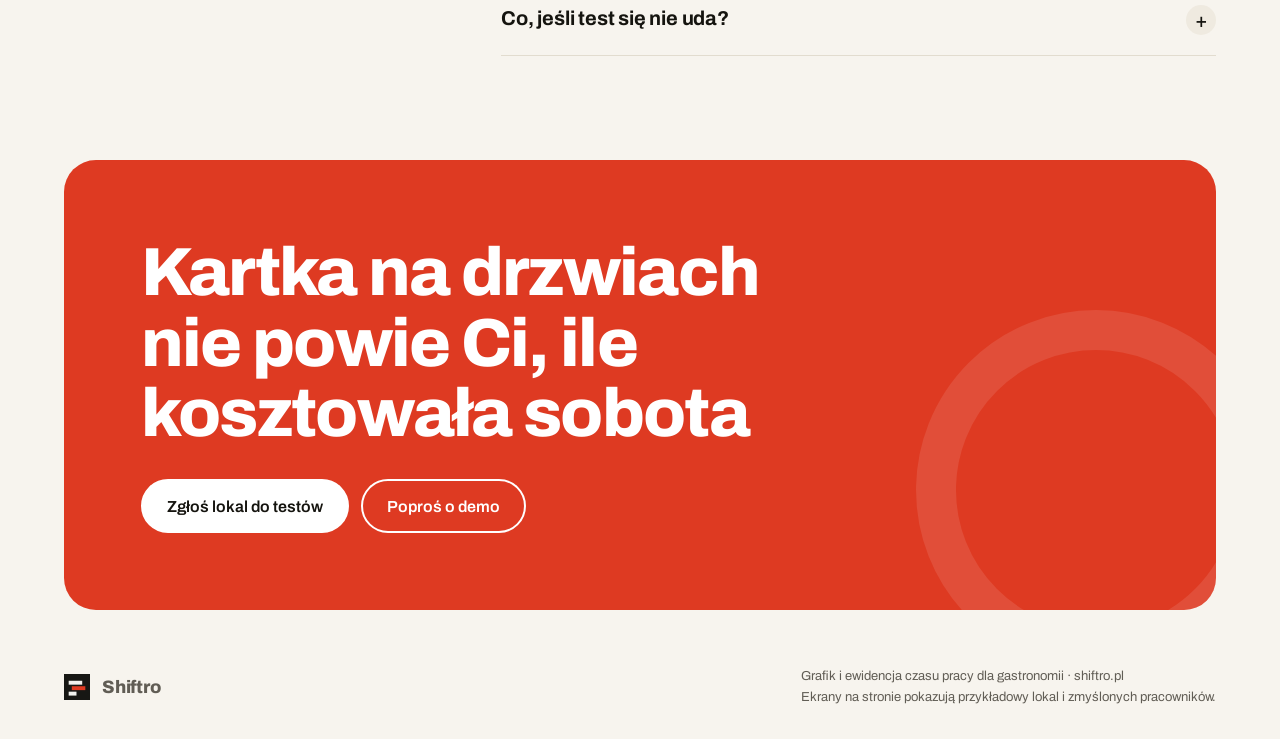
==== commit b16327f4: "Nowy wygląd landingu i ekrany na zmyślonych danych - Strona i ankieta w nowym układzie, z firmowym z" ====
--- a/index.html
+++ b/index.html
@@ -1,1122 +1,626 @@
-<!DOCTYPE html>
+<!doctype html>
 <html lang="pl">
 <head>
 <meta charset="utf-8">
-<meta name="viewport" content="width=device-width, initial-scale=1">
-<title>Shiftro — ewidencja czasu pracy i grafik dla gastronomii</title>
-<meta name="description" content="Godziny, grafik i cały dzień lokalu w jednym miejscu. Pracownik odbija zmianę na tablecie w lokalu albo na telefonie, kierownik ma grafik, koszt pracy, checklisty i zamknięcie dnia. Szukamy lokali do bezpłatnych testów.">
-<link rel="icon" type="image/svg+xml" href="/shiftro-favicon.svg">
-<meta property="og:type" content="website">
-<meta property="og:url" content="https://shiftro.pl/">
-<meta property="og:title" content="Shiftro — ewidencja czasu pracy i grafik dla gastronomii">
-<meta property="og:description" content="Godziny, grafik i cały dzień lokalu w jednym miejscu. Szukamy lokali do bezpłatnych testów.">
-<meta property="og:locale" content="pl_PL">
-<meta name="twitter:card" content="summary">
+<meta name="viewport" content="width=device-width, initial-scale=1, viewport-fit=cover">
+<meta name="description" content="Grafik, czas pracy i koszt pracy dla restauracji, barów i kawiarni. Sala, kuchnia i bar w jednym grafiku.">
+<title>Shiftro · grafik dla gastronomii</title>
+<link rel="icon" href="shiftro-favicon.svg" type="image/svg+xml">
 <link rel="preconnect" href="https://fonts.googleapis.com">
 <link rel="preconnect" href="https://fonts.gstatic.com" crossorigin>
-<link rel="stylesheet" href="https://fonts.googleapis.com/css2?family=Archivo:wght@400;500;600;700;800&display=swap">
+<link rel="stylesheet" href="https://fonts.googleapis.com/css2?family=Archivo:wght@400;500;600;700;800;900&display=swap">
 <style>
-/* ─────────────────────────────────────────────────────────────────────────
-   Tokeny systemu "Modernist" z Claude Design, ZESTROJONE z paletą aplikacji
-   (src/components/manager/designTokens.ts). Makieta przyszła z własnym
-   akcentem #ec3013; lendingu i aplikacji nie może dzielić prawie-ten-sam
-   czerwony, bo znak Shiftro ma w pasie dokładnie #DE3A22 i różnica widać
-   gołym okiem, gdy stoją obok siebie.
-   ───────────────────────────────────────────────────────────────────────── */
+/* Shiftro landing. Jedna jasna wersja (świadomie). Ekrany w img/ są renderowane z mockups/ i mają zmyślone dane. */
 :root {
-  --color-bg: #F1F1EE;
-  --color-surface: #E7E7E2;
-  --color-text: #171714;
-  --color-accent: #DE3A22;
-  --color-accent-2: #e15b47;
-  --color-divider: color-mix(in srgb, #171714 40%, transparent);
-
-  --color-neutral-100: #F8F4F4;
-  --color-neutral-200: #E7E7E2;
-  --color-neutral-300: #D7D3D3;
-  --color-neutral-400: #BAB6B6;
-  --color-neutral-500: #9B9797;
-  --color-neutral-600: #7D7979;
-  --color-neutral-700: #605D5D;
-  --color-neutral-800: #444141;
-  --color-neutral-900: #2D2B2B;
-
-  --color-accent-100: #FAEAE6;
-  --color-accent-200: #F5D5CD;
-  --color-accent-300: #EDB0A2;
-  --color-accent-400: #E67C66;
-  --color-accent-500: #E85A45;
-  --color-accent-600: #C4301B;
-  --color-accent-700: #9E2413;
-  --color-accent-800: #7A1C0F;
-  --color-accent-900: #4D170E;
-
-  --font-heading: "Archivo", system-ui, sans-serif;
-  --font-heading-weight: 800;
-  --font-body: "Archivo", system-ui, sans-serif;
-
-  --space-1: 4px;  --space-2: 8px;  --space-3: 12px;
-  --space-4: 16px; --space-6: 24px; --space-8: 32px;
-
-  /* Znak Shiftro jest kwadratowy i bez zaokrągleń — cały ten system też. */
-  --radius-sm: 0px; --radius-md: 0px; --radius-lg: 0px;
-
-  --shadow-sm: 0 1px 2px color-mix(in srgb, #2D2B2B 14%, transparent);
-  --shadow-md: 0 3px 10px color-mix(in srgb, #2D2B2B 16%, transparent);
-  --shadow-lg: 0 12px 32px color-mix(in srgb, #2D2B2B 22%, transparent);
+  --paper: #f7f4ee; --surface: #ffffff; --tint: #efeae0; --ink: #15140f; --muted: #615d55; --line: #e2dccf;
+  --accent: #de3a22; --accent-dk: #b92e19; --accent-soft: #fde7e1;
+  --ok: #1f7a4a; --night: #15140f; --night-2: #23221d; --night-line: #3a3832; --night-text: #cfcbc1;
+  --KE: #2f6fb5; --HO: #8a4fb0; --BA: #b9741a; --KU: #2e8b4e; --PK: #2f8f8a; --ZM: #6b6862;
+  --display: "Archivo", "Helvetica Neue", Arial, sans-serif;
+  --body: "Archivo", "Helvetica Neue", Arial, sans-serif;
+  --w: 1200px; --r: 18px;
+  color-scheme: light;
 }
-
-*, *::before, *::after { box-sizing: border-box; }
-body {
-  margin: 0; font-size: 15px; line-height: 1.55; font-weight: 400;
-  background: var(--color-bg); color: var(--color-text);
-  font-family: var(--font-body); text-wrap: pretty;
+* { box-sizing: border-box; }
+html { scroll-behavior: smooth; }
+@media (prefers-reduced-motion: reduce) { html { scroll-behavior: auto; } }
+body { margin: 0; background: var(--paper); color: var(--ink); font: 400 17px/1.6 var(--body); -webkit-font-smoothing: antialiased; }
+img { max-width: 100%; height: auto; display: block; }
+a { color: inherit; }
+p { margin: 0; }
+.wrap { max-width: var(--w); margin: 0 auto; padding-inline: 24px; }
+h1, h2, h3 { font-family: var(--display); margin: 0; text-wrap: balance; letter-spacing: -.025em; }
+h1 { font-size: clamp(40px, 5.2vw, 66px); line-height: 1.02; font-weight: 800; }
+h2 { font-size: clamp(30px, 3.9vw, 46px); line-height: 1.04; font-weight: 800; }
+h3 { font-size: 22px; line-height: 1.2; font-weight: 700; letter-spacing: -.015em; }
+.lead { font-size: 19px; line-height: 1.6; color: var(--muted); max-width: 58ch; }
+.kicker { display: inline-flex; align-items: center; gap: 10px; font-size: 14px; font-weight: 600; color: var(--accent); }
+.kicker::before { content: ""; width: 22px; height: 3px; background: currentColor; border-radius: 2px; }
+.btn { display: inline-flex; align-items: center; justify-content: center; gap: 10px; min-height: 54px; padding: 0 24px; border-radius: 999px; border: 2px solid var(--ink); background: transparent; color: var(--ink); font: 600 16px var(--body); text-decoration: none; cursor: pointer; transition: background .15s, color .15s, transform .08s; }
+.btn:hover { background: var(--ink); color: var(--paper); }
+.btn:active { transform: translateY(1px); }
+.btn.primary { background: var(--accent); border-color: var(--accent); color: #fff; }
+.btn.primary:hover { background: var(--accent-dk); border-color: var(--accent-dk); }
+.btn svg { width: 18px; height: 18px; }
+a:focus-visible, button:focus-visible, input:focus-visible, summary:focus-visible { outline: 3px solid var(--accent); outline-offset: 3px; border-radius: 6px; }
+.btn:focus-visible { border-radius: 999px; }
+.cta { display: flex; flex-wrap: wrap; gap: 12px; }
+.st { display: inline-grid; place-items: center; min-width: 36px; height: 28px; padding: 0 7px; border-radius: 7px; font: 700 12.5px var(--body); letter-spacing: .03em; color: #fff; flex: none; }
+.st.KE { background: var(--KE); } .st.HO { background: var(--HO); } .st.BA { background: var(--BA); }
+.st.KU { background: var(--KU); } .st.PK { background: var(--PK); } .st.ZM { background: var(--ZM); }
+
+/* nawigacja */
+.nav { position: sticky; top: 0; z-index: 20; background: color-mix(in srgb, var(--paper) 90%, transparent); backdrop-filter: saturate(1.4) blur(10px); -webkit-backdrop-filter: saturate(1.4) blur(10px); border-bottom: 1px solid transparent; transition: border-color .2s; }
+.nav.scrolled { border-bottom-color: var(--line); }
+.nav .wrap { display: flex; align-items: center; gap: 28px; min-height: 76px; }
+.logo { display: flex; align-items: center; gap: 12px; font: 800 22px var(--display); letter-spacing: -.01em; text-decoration: none; }
+.logo .mark { display: block; flex: none; } /* znak zawsze kwadratowy, bez zaokrągleń */
+.nav nav { display: flex; gap: 26px; margin-left: auto; font-weight: 500; font-size: 15px; }
+.nav nav a { text-decoration: none; color: var(--muted); }
+.nav nav a:hover { color: var(--ink); }
+.nav .btn { min-height: 44px; padding: 0 18px; font-size: 15px; }
+@media (max-width: 960px) { .nav nav { display: none; } .nav .btn { margin-left: auto; } }
+@media (max-width: 420px) { .nav .btn .long { display: none; } }
+
+/* hero */
+.hero { padding: 56px 0 72px; overflow: hidden; }
+.hero .wrap { display: grid; grid-template-columns: minmax(0, 1fr) minmax(0, 1.1fr); gap: 56px; align-items: center; }
+.hero h1 { margin: 18px 0 22px; }
+.hero h1 em { font-style: normal; color: var(--accent); }
+.hero .lead { margin-bottom: 32px; }
+.trust { display: flex; flex-wrap: wrap; gap: 8px; margin-top: 28px; }
+.trust span { display: inline-flex; align-items: center; gap: 8px; padding: 7px 14px; border-radius: 999px; background: var(--surface); border: 1px solid var(--line); font-size: 14px; font-weight: 600; }
+.trust span::before { content: ""; width: 7px; height: 7px; border-radius: 50%; background: var(--ok); }
+.vis { position: relative; padding: 0 0 48px 0; }
+.vis::before { content: ""; position: absolute; inset: 8% -12% -4% 10%; background: var(--accent-soft); border-radius: 40px; z-index: -1; }
+.vis .tab { border-radius: 22px; box-shadow: 0 40px 70px -40px rgba(21, 20, 15, .55); }
+.vis .phone { position: absolute; right: -14px; bottom: 0; width: 31%; border-radius: 30px; box-shadow: 0 30px 60px -24px rgba(21, 20, 15, .6); }
+.bon { position: absolute; background: var(--surface); border-radius: 14px; padding: 12px 16px 12px 14px; box-shadow: 0 18px 40px -20px rgba(21, 20, 15, .45); display: grid; grid-template-columns: auto 1fr; gap: 2px 10px; align-items: center; font-size: 13.5px; }
+.bon small { grid-column: 1 / -1; font-size: 12px; color: var(--muted); font-weight: 500; }
+.bon b { font-size: 15px; }
+.bon.b1 { left: -28px; top: 18%; }
+.bon.b2 { left: 6%; bottom: 6px; grid-template-columns: 1fr; }
+.bon.b2 b { font: 800 26px/1 var(--display); color: var(--ok); letter-spacing: -.02em; }
+.bon.b2 small:last-child { grid-column: auto; }
+@media (max-width: 960px) {
+  .hero { padding-top: 32px; }
+  .hero .wrap { grid-template-columns: 1fr; gap: 40px; }
+  .bon.b1 { left: 8px; top: auto; bottom: 34%; }
 }
-html { scroll-behavior: smooth; }
-/* display:contents na przełącznikach ekranów wygrywa ze zwykłym
-   [hidden]{display:none} — stąd !important. */
-[hidden] { display: none !important; }
-
-h1, h2, h3, h4, h5, h6 {
-  font-family: var(--font-heading); font-weight: var(--font-heading-weight);
-  line-height: 1.12; letter-spacing: -0.015em; margin: 0 0 var(--space-2);
+@media (max-width: 560px) { .bon { display: none; } .vis .phone { right: -4px; width: 34%; } }
+
+/* stanowiska — pasek */
+.roles { background: var(--night); color: #fff; }
+.roles .wrap { display: flex; align-items: center; gap: 18px 32px; flex-wrap: wrap; padding-block: 26px; }
+.roles p { font: 700 18px var(--display); letter-spacing: -.01em; }
+.roles ul { list-style: none; margin: 0; padding: 0; display: flex; flex-wrap: wrap; gap: 10px; }
+.roles li { display: inline-flex; align-items: center; gap: 8px; padding: 5px 14px 5px 5px; border: 1px solid var(--night-line); border-radius: 999px; font-size: 15px; font-weight: 500; }
+.roles li.more { padding-left: 14px; color: var(--night-text); border-style: dashed; }
+
+/* liczby */
+.stats { padding-block: 64px 16px; }
+.stats .wrap { display: grid; grid-template-columns: repeat(4, 1fr); gap: 16px; }
+.stat { border-top: 2px solid var(--ink); padding-top: 18px; }
+.stat b { display: block; font: 800 44px/1 var(--display); letter-spacing: -.03em; }
+.stat p { margin-top: 10px; font-size: 15px; line-height: 1.5; color: var(--muted); }
+@media (max-width: 860px) { .stats .wrap { grid-template-columns: 1fr 1fr; gap: 28px 16px; } }
+
+/* sekcje */
+.sec { padding-block: 104px; }
+.sec-h { display: grid; gap: 18px; max-width: 780px; margin-bottom: 52px; }
+.alt { background: var(--surface); }
+
+/* problem — bony */
+.bony { display: grid; grid-template-columns: repeat(3, 1fr); gap: 20px; }
+.bonik { position: relative; background: var(--surface); border-radius: 6px 6px var(--r) var(--r); padding: 30px 26px 26px; display: grid; gap: 14px; align-content: start; box-shadow: 0 1px 0 var(--line), 0 20px 40px -32px rgba(21, 20, 15, .4); }
+.bonik::before { content: ""; position: absolute; left: 0; right: 0; top: -7px; height: 14px; background: radial-gradient(circle at 7px 0, transparent 6px, var(--surface) 6.5px) 0 7px / 14px 14px repeat-x; }
+.bonik .nr { font: 600 12px var(--body); color: var(--muted); letter-spacing: .08em; text-transform: uppercase; display: flex; justify-content: space-between; border-bottom: 1px dashed var(--line); padding-bottom: 12px; }
+.bonik q { font: 700 24px/1.2 var(--display); letter-spacing: -.02em; quotes: "„" "”"; }
+.bonik p { color: var(--muted); font-size: 15.5px; }
+.bonik .fix { color: var(--ink); font-weight: 600; border-left: 3px solid var(--accent); padding-left: 12px; }
+@media (max-width: 860px) { .bony { grid-template-columns: 1fr; gap: 28px; } }
+
+/* jak działa */
+.job { display: grid; grid-template-columns: minmax(0, .8fr) minmax(0, 1.35fr); gap: 56px; align-items: center; padding-block: 56px; }
+.job:first-of-type { padding-top: 0; }
+.job + .job { border-top: 1px solid var(--line); }
+.job.flip { grid-template-columns: minmax(0, 1.35fr) minmax(0, .8fr); }
+.job.flip .txt { order: 2; }
+.txt { display: grid; gap: 18px; }
+.step-n { display: flex; align-items: center; gap: 12px; font: 700 15px var(--body); color: var(--accent); }
+.step-n i { font: 800 15px var(--display); font-style: normal; width: 38px; height: 38px; border-radius: 50%; background: var(--accent); color: #fff; display: grid; place-items: center; }
+.ticks { list-style: none; margin: 0; padding: 0; display: grid; gap: 12px; }
+.ticks li { display: grid; grid-template-columns: 22px 1fr; gap: 10px; font-size: 16px; line-height: 1.5; }
+.ticks li::before { content: ""; width: 18px; height: 18px; margin-top: 3px; border-radius: 50%; background: var(--accent-soft) url("data:image/svg+xml,%3Csvg xmlns='http://www.w3.org/2000/svg' viewBox='0 0 24 24' fill='none' stroke='%23de3a22' stroke-width='3.5' stroke-linecap='round' stroke-linejoin='round'%3E%3Cpath d='m6 12 4 4 8-8'/%3E%3C/svg%3E") center / 12px no-repeat; }
+.ticks b { font-weight: 600; }
+.shot { background: var(--tint); border-radius: 26px; padding: 22px; }
+.frame { border-radius: 14px; overflow: hidden; background: var(--surface); box-shadow: 0 30px 60px -36px rgba(21, 20, 15, .55), 0 0 0 1px rgba(21, 20, 15, .08); }
+.frame .bar { display: flex; align-items: center; gap: 6px; padding: 10px 14px; background: var(--surface); border-bottom: 1px solid var(--line); }
+.frame .bar i { width: 10px; height: 10px; border-radius: 50%; background: var(--line); }
+.frame .bar span { margin-left: 10px; font-size: 12px; font-weight: 500; color: var(--muted); }
+.cap { margin-top: 14px; font-size: 14px; color: var(--muted); padding-inline: 4px; }
+.duo { display: grid; grid-template-columns: 1.55fr 1fr; gap: 16px; align-items: start; }
+.duo .frame:nth-child(2) { margin-top: 64px; }
+@media (max-width: 960px) {
+  .job, .job.flip { grid-template-columns: 1fr; gap: 32px; padding-block: 44px; }
+  .job.flip .txt { order: 0; }
+  .shot { padding: 12px; border-radius: 20px; }
 }
-h1 { font-size: 42px; } h2 { font-size: 32px; } h3 { font-size: 25px; }
-h4 { font-size: 20px; } h5 { font-size: 16px; }
-h6 { font-size: 13px; letter-spacing: 0.08em; text-transform: uppercase; }
-p { margin: 0 0 var(--space-3); }
-a { color: var(--color-accent-700); text-underline-offset: 3px; }
-a:hover { color: var(--color-accent); }
-img { display: block; max-width: 100%; }
-figure { margin: 0; }
-figcaption { font-size: 11px; margin-top: var(--space-1); color: color-mix(in srgb, var(--color-text) 55%, transparent); }
-.text-muted { color: color-mix(in srgb, var(--color-text) 55%, transparent); }
-:focus { outline: none; }
-:focus-visible { outline: 2px solid var(--color-accent); outline-offset: 2px; }
-::selection { background: color-mix(in srgb, var(--color-accent) 30%, transparent); }
-
-.hr { height: 2px; border: 0; margin: var(--space-4) 0; background: var(--color-divider); }
-
-.btn {
-  display: inline-flex; align-items: center; justify-content: center; gap: 6px;
-  cursor: pointer; text-decoration: none;
-  font-family: var(--font-heading); font-weight: var(--font-heading-weight);
-  font-size: 14px; line-height: 1.2; color: var(--color-text);
-  background: transparent; border: 1px solid transparent;
-  padding: var(--space-2) calc(var(--space-3) * 1.2);
-  border-radius: var(--radius-md);
-}
-.btn svg { display: block; }
-.btn:disabled { opacity: 0.45; cursor: not-allowed; }
-.btn-primary { background: var(--color-accent); color: var(--color-bg); }
-.btn-primary:hover { background: var(--color-accent-600); }
-.btn-primary:active { background: var(--color-accent-700); }
-.btn-secondary { border-color: var(--color-divider); }
-.btn-secondary:hover { background: color-mix(in srgb, var(--color-text) 7%, transparent); }
-.btn-secondary:active { background: color-mix(in srgb, var(--color-text) 14%, transparent); }
-.btn-ghost { color: var(--color-accent); padding-inline: var(--space-1); }
-.btn-ghost:hover { background: color-mix(in srgb, var(--color-accent) 10%, transparent); }
-.btn-ghost:active { background: color-mix(in srgb, var(--color-accent) 18%, transparent); }
-.btn-icon { width: 36px; height: 36px; padding: 0; }
-.btn-block { width: 100%; margin-top: var(--space-2); justify-content: flex-start; text-align: left; }
-
-.field > label { display: block; font-size: 12px; margin-bottom: 5px; color: color-mix(in srgb, var(--color-text) 70%, transparent); }
-.input {
-  width: 100%; min-height: 36px; padding: 6px 10px; font: inherit;
-  font-size: 14px; color: var(--color-text); caret-color: var(--color-accent);
-  background: var(--color-surface);
-  border: 1px solid var(--color-divider); border-radius: var(--radius-md);
-}
-.input:hover { border-color: color-mix(in srgb, var(--color-text) 45%, transparent); }
-.input:focus-visible { border-color: var(--color-accent); outline-offset: 0; }
-textarea.input { min-height: 90px; resize: vertical; }
-.radio { display: inline-flex; align-items: center; gap: 8px; cursor: pointer; font-size: 14px; }
-.radio input, .seg-opt input { position: absolute; opacity: 0; width: 0; height: 0; pointer-events: none; }
-.radio .dot { width: 16px; height: 16px; flex: none; border-radius: 50%; border: 1.5px solid var(--color-divider); }
-.radio:hover .dot { border-color: var(--color-accent); }
-.radio input:checked + .dot { border-color: var(--color-accent); background: var(--color-accent); box-shadow: inset 0 0 0 4px var(--color-bg); }
-.radio input:focus-visible + .dot { outline: 2px solid var(--color-accent); outline-offset: 2px; }
-.seg { display: inline-flex; overflow: hidden; border: 1px solid var(--color-divider); border-radius: var(--radius-md); }
-.seg-opt { display: inline-flex; align-items: center; gap: 6px; padding: 7px 12px; font-size: 13px; cursor: pointer; }
-.seg-opt + .seg-opt { border-left: 1px solid var(--color-divider); }
-.seg-opt:has(input:checked) { background: var(--color-accent); color: var(--color-bg); }
-.seg-opt:not(:has(input:checked)):hover { background: color-mix(in srgb, var(--color-text) 7%, transparent); }
-.seg-opt:has(input:focus-visible) { outline: 2px solid var(--color-accent); outline-offset: -2px; }
-
-.card { display: flex; flex-direction: column; gap: var(--space-2); padding: var(--space-3); border-radius: var(--radius-md); background: var(--color-surface); }
-.card-kicker { font-size: 10px; letter-spacing: 0.1em; text-transform: uppercase; color: var(--color-accent); }
-.card-title { font-family: var(--font-heading); font-weight: var(--font-heading-weight); font-size: 17px; line-height: 1.2; }
-.card-body { margin: 0; font-size: 13px; opacity: 0.8; flex: 1; }
-.card-meta { display: flex; align-items: center; gap: 6px; font-size: 11px; color: color-mix(in srgb, var(--color-text) 50%, transparent); }
-.elev-sm { box-shadow: var(--shadow-sm); }
-.elev-md { box-shadow: var(--shadow-md); }
-.elev-lg { box-shadow: var(--shadow-lg); }
-
-.tag { display: inline-flex; align-items: center; font-size: 11px; letter-spacing: 0.02em; padding: 3px 10px; border-radius: calc(var(--radius-md) * 0.75); }
-.tag-accent { background: var(--color-accent-100); color: var(--color-accent-800); }
-.tag-accent-2 { background: #FFF2EF; color: #71261B; }
-.tag-neutral { background: var(--color-neutral-100); color: var(--color-neutral-800); }
-.tag-outline { border: 1px solid var(--color-accent); color: var(--color-accent); }
-
-.table { width: 100%; border-collapse: collapse; font-size: 14px; }
-.table th { text-align: left; font-size: 11px; letter-spacing: 0.08em; text-transform: uppercase; color: color-mix(in srgb, var(--color-text) 60%, transparent); padding: var(--space-2); border-bottom: 2px solid var(--color-divider); }
-.table td { padding: var(--space-2); border-bottom: 1px solid var(--color-divider); }
-.table tbody tr:hover { background: color-mix(in srgb, var(--color-text) 4%, transparent); }
-
-.rytm-waski { display: none; }
-
-/* Przyklejony nagłówek tylko od desktopu. Na telefonie zjadłby jedną piątą
-   ekranu na stałe, a strona i tak jest krótsza od kciuka. Tło musi być
-   nieprzezroczyste — pas pod spodem przewija się POD nim, nie za nim. */
-@media (min-width: 861px) {
-  .naglowek {
-    position: sticky; top: 0; z-index: 50;
-    background: var(--color-bg);
-  }
-  /* Odjechany od góry nagłówek dostaje pełną kreskę zamiast włosowej:
-     nad szarym pasem i nad ciemnym jasny pasek bez wyraźnej krawędzi
-     wygląda jak pomyłka, a nie jak pasek nawigacji. */
-  .naglowek.odjechany { border-bottom-color: var(--color-text) !important; }
-  /* Kotwice muszą zatrzymać się POD nagłówkiem, nie za nim. */
-  #dla-restauracji, #dla-pracownikow { scroll-margin-top: 88px; }
-}
-@media (max-width: 860px) {
-  .rytm-szeroki { display: none; }
-  .rytm-waski { display: block; }
-}
+@media (max-width: 560px) { .duo { grid-template-columns: 1fr; } .duo .frame:nth-child(2) { margin-top: 0; max-width: 340px; } }
+
+/* stanowiska — karty */
+.role-grid { display: grid; grid-template-columns: repeat(3, 1fr); gap: 16px; }
+.role { background: var(--paper); border-radius: var(--r); padding: 24px; display: grid; gap: 12px; align-content: start; border: 1px solid var(--line); }
+.role header { display: flex; align-items: center; gap: 12px; }
+.role h3 { font-size: 21px; }
+.role p { font-size: 15.5px; color: var(--muted); }
+.role.you { background: var(--ink); color: #fff; border-color: var(--ink); grid-column: 1 / -1; grid-template-columns: minmax(0, 1fr) minmax(0, 1.3fr); gap: 20px 40px; align-items: center; padding: 30px; }
+.role.you p { color: var(--night-text); font-size: 16.5px; }
+.role.you h3 { font-size: 26px; }
+.role.you .tag { font: 600 13px var(--body); color: #f39a86; }
+.lanes { display: grid; gap: 8px; }
+.lane { display: grid; grid-template-columns: 120px 1fr; gap: 10px; align-items: center; font-size: 13.5px; color: var(--night-text); }
+.lane .track { position: relative; height: 28px; background: var(--night-2); border-radius: 7px; }
+.lane .track span { position: absolute; top: 3px; bottom: 3px; border-radius: 5px; }
+.lane .track .gap { border: 2px dashed var(--accent); background: rgba(222, 58, 34, .14); }
+.lane .track .gap::after { content: "brak"; position: absolute; right: 6px; top: 50%; transform: translateY(-50%); font-size: 11px; font-weight: 700; color: #f39a86; }
+.axis { display: grid; grid-template-columns: 120px 1fr; gap: 10px; font-size: 11.5px; color: #8e8a80; }
+.axis div { display: flex; justify-content: space-between; }
+@media (max-width: 960px) { .role-grid { grid-template-columns: 1fr 1fr; } .role.you { grid-template-columns: 1fr; } }
+@media (max-width: 600px) { .role-grid { grid-template-columns: 1fr; } .lane, .axis { grid-template-columns: 92px 1fr; } }
+
+/* prawo */
+.law-grid { display: grid; grid-template-columns: repeat(4, 1fr); gap: 16px; }
+.law-grid > div { background: var(--surface); border-radius: var(--r); padding: 24px; display: grid; gap: 10px; align-content: start; border: 1px solid var(--line); }
+.law-grid code { justify-self: start; font: 600 12.5px var(--body); color: var(--accent); background: var(--accent-soft); padding: 4px 10px; border-radius: 999px; }
+.law-grid h3 { font-size: 19px; }
+.law-grid p { font-size: 15px; color: var(--muted); }
+@media (max-width: 960px) { .law-grid { grid-template-columns: 1fr 1fr; } }
+@media (max-width: 520px) { .law-grid { grid-template-columns: 1fr; } }
+
+/* kalkulator */
+.calc { display: grid; grid-template-columns: minmax(0, 1fr) minmax(0, 1fr); border-radius: 26px; overflow: hidden; background: var(--surface); border: 1px solid var(--line); }
+.calc .in { padding: 36px; display: grid; gap: 26px; align-content: start; }
+.calc .out { padding: 36px; background: var(--night); color: #fff; display: grid; gap: 18px; align-content: start; }
+.field label { display: flex; justify-content: space-between; align-items: baseline; font-weight: 600; font-size: 15px; margin-bottom: 8px; }
+.field label output { font: 800 26px var(--display); letter-spacing: -.02em; }
+.field input[type=range] { width: 100%; accent-color: var(--accent); height: 28px; }
+.field small { display: block; font-size: 13px; color: var(--muted); margin-top: 2px; }
+.out .big { font: 800 clamp(52px, 7vw, 76px)/1 var(--display); letter-spacing: -.03em; }
+.out .big small { font-size: 24px; font-weight: 700; }
+.out p { font-size: 15px; color: var(--night-text); }
+.out .row { display: flex; justify-content: space-between; gap: 12px; padding-top: 14px; border-top: 1px solid var(--night-line); font-size: 15px; color: var(--night-text); }
+.out .row b { color: #fff; font-variant-numeric: tabular-nums; }
+.out .btn { justify-self: start; margin-top: 4px; }
+@media (max-width: 820px) { .calc { grid-template-columns: 1fr; } .calc .in, .calc .out { padding: 26px; } }
+
+/* start */
+.steps { list-style: none; margin: 0; padding: 0; display: grid; grid-template-columns: repeat(4, 1fr); gap: 16px; counter-reset: s; }
+.steps li { counter-increment: s; background: var(--surface); border-radius: var(--r); padding: 24px; display: grid; gap: 8px; align-content: start; border: 1px solid var(--line); }
+.steps li::before { content: "0" counter(s); font: 800 40px/1 var(--display); color: var(--line); letter-spacing: -.03em; margin-bottom: 8px; }
+.steps b.t { font-size: 13px; font-weight: 600; color: var(--accent); }
+.steps p { font-size: 15px; color: var(--muted); }
+@media (max-width: 960px) { .steps { grid-template-columns: 1fr 1fr; } }
+@media (max-width: 520px) { .steps { grid-template-columns: 1fr; } }
+
+/* cennik */
+.plans { display: grid; grid-template-columns: repeat(3, 1fr); gap: 16px; align-items: stretch; }
+.plan { background: var(--paper); border-radius: 22px; padding: 30px; display: grid; gap: 16px; align-content: start; border: 1px solid var(--line); position: relative; }
+.plan.hl { background: var(--night); color: #fff; border-color: var(--night); }
+.plan.hl .for, .plan.hl .price small { color: var(--night-text); }
+.plan.hl .badge { position: absolute; top: 24px; right: 24px; background: var(--accent); color: #fff; font-size: 12px; font-weight: 600; padding: 4px 10px; border-radius: 999px; }
+.plan h3 { font-size: 21px; }
+.price { font: 800 50px/1 var(--display); letter-spacing: -.03em; }
+.price small { font: 500 15px var(--body); color: var(--muted); letter-spacing: 0; }
+.plan .for { font-size: 15px; color: var(--muted); min-height: 48px; }
+.plan .ticks li { font-size: 15px; }
+.plan .ticks li.plus { font-weight: 600; }
+.plan.hl .ticks li::before { background-color: rgba(255, 255, 255, .12); }
+.note { margin-top: 20px; font-size: 14px; color: var(--muted); }
+@media (max-width: 960px) { .plans { grid-template-columns: 1fr; } .plan .for { min-height: 0; } }
+
+/* kto */
+.who { display: grid; grid-template-columns: minmax(0, 1.2fr) minmax(0, 1fr); gap: 56px; align-items: center; }
+.who .stmt { display: grid; gap: 18px; }
+.who .stmt p:last-child { font: 700 clamp(24px, 2.7vw, 34px)/1.22 var(--display); letter-spacing: -.02em; }
+.facts { display: grid; gap: 0; }
+.facts div { display: grid; grid-template-columns: 120px 1fr; gap: 16px; padding: 18px 0; border-top: 1px solid var(--line); font-size: 15px; color: var(--muted); }
+.facts div:last-child { border-bottom: 1px solid var(--line); }
+.facts b { font: 800 24px/1.1 var(--display); color: var(--ink); letter-spacing: -.02em; }
+@media (max-width: 860px) { .who { grid-template-columns: 1fr; gap: 36px; } }
+
+/* zespół — ciemny pas */
+.dark { background: var(--night); color: #fff; }
+.dark .kicker { color: #f39a86; }
+.dark .lead { color: var(--night-text); }
+.phones { display: grid; grid-template-columns: repeat(3, 1fr); gap: 28px; }
+.phones figure { margin: 0; display: grid; gap: 16px; }
+.phones img { border-radius: 30px; }
+.phones figcaption { font-size: 15px; color: var(--night-text); }
+.phones figcaption b { color: #fff; display: block; font: 700 19px var(--display); margin-bottom: 4px; }
+@media (max-width: 860px) { .phones { grid-template-columns: 1fr; max-width: 360px; } }
+.share { display: grid; grid-template-columns: minmax(0, 1fr) minmax(0, 1fr); gap: 36px; margin-top: 80px; padding: 36px; background: var(--night-2); border-radius: 26px; align-items: start; }
+.share h3 { font-size: 28px; }
+.msg { background: var(--night); border-radius: 18px; padding: 22px; font-size: 16px; line-height: 1.6; display: grid; gap: 12px; color: #eceae4; }
+.msg small { font-size: 12px; font-weight: 600; letter-spacing: .08em; text-transform: uppercase; color: #8e8a80; }
+.dark .btn { color: #fff; border-color: #fff; }
+.dark .btn:hover { background: #fff; color: var(--ink); }
+.dark .btn.primary { border-color: var(--accent); }
+.dark .btn.primary:hover { background: var(--accent-dk); border-color: var(--accent-dk); color: #fff; }
+.copied { font-size: 14px; color: #8fd4ac; min-height: 20px; }
+@media (max-width: 860px) { .share { grid-template-columns: 1fr; padding: 24px; } }
+
+/* faq */
+.faq { display: grid; grid-template-columns: minmax(0, .8fr) minmax(0, 1.5fr); gap: 56px; }
+details { border-top: 1px solid var(--line); padding: 20px 0; }
+details:last-child { border-bottom: 1px solid var(--line); }
+summary { cursor: pointer; list-style: none; font: 700 20px/1.35 var(--display); letter-spacing: -.01em; display: flex; justify-content: space-between; gap: 16px; }
+summary::-webkit-details-marker { display: none; }
+summary::after { content: "+"; flex: none; width: 30px; height: 30px; border-radius: 50%; background: var(--tint); display: grid; place-items: center; font: 500 20px/1 var(--body); color: var(--ink); }
+details[open] summary::after { content: "–"; background: var(--accent); color: #fff; }
+details p { margin-top: 10px; color: var(--muted); max-width: 64ch; }
+@media (max-width: 860px) { .faq { grid-template-columns: 1fr; gap: 24px; } }
+
+/* finał */
+.final { padding: 0 0 24px; }
+.final .box { background: var(--accent); color: #fff; border-radius: 32px; padding: clamp(36px, 6vw, 80px); display: grid; gap: 30px; position: relative; overflow: hidden; }
+.final .box::after { content: ""; position: absolute; right: -60px; bottom: -60px; width: 280px; height: 280px; border-radius: 50%; border: 40px solid rgba(255, 255, 255, .1); }
+.final h2 { font-size: clamp(36px, 5.6vw, 68px); max-width: 16ch; }
+.final .btn { background: #fff; border-color: #fff; color: var(--ink); }
+.final .btn:hover { background: var(--ink); border-color: var(--ink); color: #fff; }
+.final .btn.ghost { background: transparent; color: #fff; }
+.final .btn.ghost:hover { background: #fff; color: var(--ink); }
+footer .wrap { display: flex; flex-wrap: wrap; justify-content: space-between; align-items: center; gap: 12px; padding-block: 32px; font-size: 14px; color: var(--muted); }
+footer .logo { font-size: 18px; }
+.small-print { font-size: 13px; }
 </style>
 </head>
 <body>
-<div style="font-family: var(--font-body); color: var(--color-text); background: var(--color-bg); --edge: clamp(22px, 5.5vw, 88px);">
-
-  <header class="naglowek" style="display: flex; align-items: center; justify-content: space-between; gap: 24px; flex-wrap: wrap; padding: 18px var(--edge); border-bottom: 2px solid var(--color-divider);">
-    <div style="display: flex; align-items: center; gap: 12px;">
-      <svg width="30" height="30" viewBox="0 0 100 100" role="img" aria-label="Shiftro">
-        <rect width="100" height="100" fill="#171714"></rect>
-        <rect x="18" y="26" width="52" height="15" fill="#F1F1EE"></rect>
-        <rect x="30" y="47" width="52" height="15" fill="#DE3A22"></rect>
-        <rect x="18" y="68" width="30" height="15" fill="#F1F1EE"></rect>
-      </svg>
-      <span style="font-family: var(--font-heading); font-weight: 800; font-size: 21px; letter-spacing: -0.01em;">Shiftro</span>
-    </div>
-    <nav style="display: flex; align-items: center; gap: 28px; flex-wrap: wrap;">
-      <div data-when="onLanding" style="display:contents">
-        <a href="#dla-restauracji" style="font-size: 14px; font-weight: 600; text-decoration: none; color: var(--color-text);">Dla restauracji</a>
-      </div>
-      <div data-when="onLanding" style="display:contents">
-        <a href="#dla-pracownikow" style="font-size: 14px; font-weight: 600; text-decoration: none; color: var(--color-text);">Dla pracowników</a>
-      </div>
-      <div data-when="onAnkieta" style="display:contents" hidden>
-        <button type="button" class="btn btn-ghost" data-act="goLanding">Wróć na stronę</button>
-      </div>
-      <div data-when="onLanding" style="display:contents">
-        <button type="button" class="btn btn-primary" data-act="goAnkieta">Zgłoś lokal do testów</button>
-      </div>
+<header class="nav" id="nav">
+  <div class="wrap">
+    <a class="logo" href="#top" aria-label="Shiftro, na górę strony"><svg class="mark" width="32" height="32" viewBox="0 0 100 100" aria-hidden="true"><rect width="100" height="100" fill="#171714"/><rect x="18" y="26" width="52" height="15" fill="#F1F1EE"/><rect x="30" y="47" width="52" height="15" fill="#DE3A22"/><rect x="18" y="68" width="30" height="15" fill="#F1F1EE"/></svg>Shiftro</a>
+    <nav aria-label="Sekcje">
+      <a href="#jak">Jak działa</a><a href="#stanowiska">Stanowiska</a><a href="#cennik">Cennik</a><a href="#zespol">Dla zespołu</a><a href="#faq">Pytania</a>
     </nav>
-  </header>
-
-  <div data-when="onLanding" style="display:contents">
-  <div>
-  <section style="max-width: 1200px; margin: 0 auto; padding: 112px var(--edge) 88px;">
-    <h1 style="font-family: var(--font-heading); font-weight: 800; font-size: clamp(32px, 4.2vw, 54px); line-height: 1.06; letter-spacing: -0.02em; margin: 0 0 28px; margin-left: -0.058em; max-width: 16ch;">Godziny, grafik i cały dzień lokalu w jednym miejscu</h1>
-    <p style="font-size: 16px; line-height: 1.75; max-width: 62ch; margin: 0 0 32px;">Grafik, który żyje przez cały tydzień: układasz obsadę, pracownicy proszą o wolne i wymieniają się zmianami, a system pilnuje dziur w obsadzie i urlopów. Odbicie zmiany to jedno dotknięcie na tablecie w lokalu albo na własnym telefonie — nic nie przepisujesz z arkusza.</p>
-    <div style="display: flex; gap: 12px; flex-wrap: wrap;">
-      <button type="button" class="btn btn-primary" data-act="goAnkieta">Wypełnij ankietę zgłoszeniową</button>
-      <a href="#dla-restauracji" class="btn btn-secondary">Zobacz, jak to wygląda</a>
-    </div>
-    <figure style="margin: 72px 0 0;">
-      <div class="rytm-szeroki"><svg viewBox="0 0 1204 220" width="100%" style="display:block;height:auto;" role="img" aria-label="Tydzień pracy lokalu: zmiany ułożone na osi godzin, ze zaznaczoną dziurą w obsadzie w środę między 12:00 a 15:00"><rect x="390.5" y="18" width="29.6" height="172" fill="#FAEAE6"/><line x1="390.5" y1="18" x2="390.5" y2="190" stroke="#DE3A22" stroke-width="2"/><line x1="420.1" y1="18" x2="420.1" y2="190" stroke="#DE3A22" stroke-width="2"/><text x="405.3" y="10" text-anchor="middle" font-family="Archivo, sans-serif" font-size="12" font-weight="800" fill="#DE3A22">brak 12–15</text><rect x="7.0" y="30" width="79.0" height="16" fill="#171714"/><rect x="26.8" y="56" width="79.0" height="16" fill="#605D5D"/><rect x="66.2" y="82" width="79.0" height="16" fill="#BAB6B6"/><rect x="86.0" y="108" width="79.0" height="16" fill="#171714"/><text x="7.0" y="212" font-family="Archivo, sans-serif" font-size="11" font-weight="800" letter-spacing="1.4" fill="#6E6E66">PON</text><rect x="179.0" y="30" width="79.0" height="16" fill="#171714"/><rect x="198.8" y="56" width="79.0" height="16" fill="#605D5D"/><rect x="238.2" y="82" width="79.0" height="16" fill="#BAB6B6"/><rect x="267.9" y="108" width="69.1" height="16" fill="#605D5D"/><text x="179.0" y="212" font-family="Archivo, sans-serif" font-size="11" font-weight="800" letter-spacing="1.4" fill="#6E6E66">WT</text><line x1="172.0" y1="18" x2="172.0" y2="190" stroke="#B7B6AE" stroke-width="1"/><rect x="351.0" y="30" width="39.5" height="16" fill="#171714"/><rect x="420.1" y="56" width="49.4" height="16" fill="#605D5D"/><rect x="430.0" y="82" width="79.0" height="16" fill="#BAB6B6"/><text x="351.0" y="212" font-family="Archivo, sans-serif" font-size="11" font-weight="800" letter-spacing="1.4" fill="#6E6E66">ŚR</text><line x1="344.0" y1="18" x2="344.0" y2="190" stroke="#B7B6AE" stroke-width="1"/><rect x="523.0" y="30" width="79.0" height="16" fill="#171714"/><rect x="562.5" y="56" width="98.8" height="16" fill="#605D5D"/><rect x="582.2" y="82" width="79.0" height="16" fill="#BAB6B6"/><rect x="602.0" y="108" width="79.0" height="16" fill="#171714"/><text x="523.0" y="212" font-family="Archivo, sans-serif" font-size="11" font-weight="800" letter-spacing="1.4" fill="#6E6E66">CZW</text><line x1="516.0" y1="18" x2="516.0" y2="190" stroke="#B7B6AE" stroke-width="1"/><rect x="695.0" y="30" width="79.0" height="16" fill="#171714"/><rect x="734.5" y="56" width="98.8" height="16" fill="#605D5D"/><rect x="754.2" y="82" width="98.8" height="16" fill="#BAB6B6"/><rect x="774.0" y="108" width="79.0" height="16" fill="#171714"/><rect x="793.8" y="134" width="59.2" height="16" fill="#BAB6B6"/><text x="695.0" y="212" font-family="Archivo, sans-serif" font-size="11" font-weight="800" letter-spacing="1.4" fill="#6E6E66">PT</text><line x1="688.0" y1="18" x2="688.0" y2="190" stroke="#B7B6AE" stroke-width="1"/><rect x="867.0" y="30" width="79.0" height="16" fill="#171714"/><rect x="886.8" y="56" width="79.0" height="16" fill="#605D5D"/><rect x="906.5" y="82" width="79.0" height="16" fill="#BAB6B6"/><rect x="926.2" y="108" width="79.0" height="16" fill="#171714"/><rect x="946.0" y="134" width="79.0" height="16" fill="#605D5D"/><rect x="965.8" y="160" width="59.2" height="16" fill="#BAB6B6"/><text x="867.0" y="212" font-family="Archivo, sans-serif" font-size="11" font-weight="800" letter-spacing="1.4" fill="#6E6E66">SOB</text><line x1="860.0" y1="18" x2="860.0" y2="190" stroke="#B7B6AE" stroke-width="1"/><rect x="1048.9" y="30" width="79.0" height="16" fill="#171714"/><rect x="1078.5" y="56" width="79.0" height="16" fill="#605D5D"/><rect x="1098.2" y="82" width="79.0" height="16" fill="#BAB6B6"/><rect x="1118.0" y="108" width="79.0" height="16" fill="#171714"/><text x="1039.0" y="212" font-family="Archivo, sans-serif" font-size="11" font-weight="800" letter-spacing="1.4" fill="#6E6E66">ND</text><line x1="1032.0" y1="18" x2="1032.0" y2="190" stroke="#B7B6AE" stroke-width="1"/><line x1="0" y1="190" x2="1204" y2="190" stroke="#171714" stroke-width="2"/></svg></div>
-      <div class="rytm-waski"><svg viewBox="0 0 380 282" width="100%" style="display:block;height:auto;" role="img" aria-label="Tydzień pracy lokalu: każdy dzień to wiersz, zmiany rozłożone na godzinach, z dziurą w obsadzie w środę"><text x="40.0" y="12" text-anchor="middle" font-family="Archivo, sans-serif" font-size="9" font-weight="700" fill="#6E6E66">8</text><line x1="40.0" y1="18" x2="40.0" y2="278" stroke="#B7B6AE" stroke-width="1"/><text x="123.0" y="12" text-anchor="middle" font-family="Archivo, sans-serif" font-size="9" font-weight="700" fill="#6E6E66">12</text><line x1="123.0" y1="18" x2="123.0" y2="278" stroke="#B7B6AE" stroke-width="1"/><text x="206.0" y="12" text-anchor="middle" font-family="Archivo, sans-serif" font-size="9" font-weight="700" fill="#6E6E66">16</text><line x1="206.0" y1="18" x2="206.0" y2="278" stroke="#B7B6AE" stroke-width="1"/><text x="289.0" y="12" text-anchor="middle" font-family="Archivo, sans-serif" font-size="9" font-weight="700" fill="#6E6E66">20</text><line x1="289.0" y1="18" x2="289.0" y2="278" stroke="#B7B6AE" stroke-width="1"/><text x="372.0" y="12" text-anchor="middle" font-family="Archivo, sans-serif" font-size="9" font-weight="700" fill="#6E6E66">24</text><line x1="372.0" y1="18" x2="372.0" y2="278" stroke="#B7B6AE" stroke-width="1"/><text x="0" y="42" font-family="Archivo, sans-serif" font-size="10" font-weight="800" letter-spacing="0.8" fill="#6E6E66">PON</text><rect x="40.0" y="30" width="166.0" height="5" fill="#171714"/><rect x="81.5" y="36" width="166.0" height="5" fill="#605D5D"/><rect x="164.5" y="42" width="166.0" height="5" fill="#BAB6B6"/><rect x="206.0" y="48" width="166.0" height="5" fill="#171714"/><line x1="0" y1="62" x2="380" y2="62" stroke="#B7B6AE" stroke-width="1"/><text x="0" y="78" font-family="Archivo, sans-serif" font-size="10" font-weight="800" letter-spacing="0.8" fill="#6E6E66">WT</text><rect x="40.0" y="66" width="166.0" height="5" fill="#171714"/><rect x="81.5" y="72" width="166.0" height="5" fill="#605D5D"/><rect x="164.5" y="78" width="166.0" height="5" fill="#BAB6B6"/><rect x="226.8" y="84" width="145.2" height="5" fill="#605D5D"/><line x1="0" y1="98" x2="380" y2="98" stroke="#B7B6AE" stroke-width="1"/><text x="0" y="114" font-family="Archivo, sans-serif" font-size="10" font-weight="800" letter-spacing="0.8" fill="#6E6E66">ŚR</text><rect x="123.0" y="100" width="62.2" height="30" fill="#FAEAE6"/><line x1="123.0" y1="100" x2="123.0" y2="130" stroke="#DE3A22" stroke-width="1.5"/><line x1="185.2" y1="100" x2="185.2" y2="130" stroke="#DE3A22" stroke-width="1.5"/><text x="123.0" y="127" font-family="Archivo, sans-serif" font-size="9" font-weight="800" fill="#DE3A22">brak 12–15</text><rect x="40.0" y="102" width="83.0" height="5" fill="#171714"/><rect x="185.2" y="108" width="103.8" height="5" fill="#605D5D"/><rect x="206.0" y="114" width="166.0" height="5" fill="#BAB6B6"/><line x1="0" y1="134" x2="380" y2="134" stroke="#B7B6AE" stroke-width="1"/><text x="0" y="150" font-family="Archivo, sans-serif" font-size="10" font-weight="800" letter-spacing="0.8" fill="#6E6E66">CZW</text><rect x="40.0" y="138" width="166.0" height="5" fill="#171714"/><rect x="123.0" y="144" width="207.5" height="5" fill="#605D5D"/><rect x="164.5" y="150" width="166.0" height="5" fill="#BAB6B6"/><rect x="206.0" y="156" width="166.0" height="5" fill="#171714"/><line x1="0" y1="170" x2="380" y2="170" stroke="#B7B6AE" stroke-width="1"/><text x="0" y="186" font-family="Archivo, sans-serif" font-size="10" font-weight="800" letter-spacing="0.8" fill="#6E6E66">PT</text><rect x="40.0" y="174" width="166.0" height="5" fill="#171714"/><rect x="123.0" y="180" width="207.5" height="5" fill="#605D5D"/><rect x="164.5" y="186" width="207.5" height="5" fill="#BAB6B6"/><rect x="206.0" y="192" width="166.0" height="5" fill="#171714"/><rect x="247.5" y="198" width="124.5" height="5" fill="#BAB6B6"/><line x1="0" y1="206" x2="380" y2="206" stroke="#B7B6AE" stroke-width="1"/><text x="0" y="222" font-family="Archivo, sans-serif" font-size="10" font-weight="800" letter-spacing="0.8" fill="#6E6E66">SOB</text><rect x="40.0" y="210" width="166.0" height="5" fill="#171714"/><rect x="81.5" y="216" width="166.0" height="5" fill="#605D5D"/><rect x="123.0" y="222" width="166.0" height="5" fill="#BAB6B6"/><rect x="164.5" y="228" width="166.0" height="5" fill="#171714"/><rect x="206.0" y="234" width="166.0" height="5" fill="#605D5D"/><rect x="247.5" y="240" width="124.5" height="5" fill="#BAB6B6"/><line x1="0" y1="242" x2="380" y2="242" stroke="#B7B6AE" stroke-width="1"/><text x="0" y="258" font-family="Archivo, sans-serif" font-size="10" font-weight="800" letter-spacing="0.8" fill="#6E6E66">ND</text><rect x="60.8" y="246" width="166.0" height="5" fill="#171714"/><rect x="123.0" y="252" width="166.0" height="5" fill="#605D5D"/><rect x="164.5" y="258" width="166.0" height="5" fill="#BAB6B6"/><rect x="206.0" y="264" width="166.0" height="5" fill="#171714"/><line x1="0" y1="278" x2="380" y2="278" stroke="#171714" stroke-width="2"/></svg></div>
-      <figcaption style="font-size: 12px; letter-spacing: 0.08em; text-transform: uppercase; color: #6E6E66; margin: 14px 0 0;">Tydzień jednego lokalu · trzy stanowiska · dziura w obsadzie zaznaczona</figcaption>
-    </figure>
-  </section>
-
-
-  <section style="background: var(--color-surface);">
-    <div style="max-width: 1200px; margin: 0 auto; padding: 76px var(--edge);">
-    <div style="display: grid; grid-template-columns: repeat(auto-fit, minmax(250px, 1fr)); gap: 48px 44px;">
+    <a class="btn primary" href="ankieta.html">Zgłoś lokal <span class="long">do testów</span></a>
+  </div>
+</header>
+
+<main id="top">
+  <section class="hero">
+    <div class="wrap">
       <div>
-        <p style="font-family: var(--font-heading); font-weight: 800; font-size: clamp(28px, 2.8vw, 40px); line-height: 1.1; color: var(--color-accent); margin: 0;">0 zł</p>
-        <p style="font-size: 15px; line-height: 1.7; margin: 14px 0 0; color: #3D3C36; max-width: 34ch;">Tyle kosztuje udział w testach. Nie wystawiamy faktury i nie pytamy o dane karty.</p>
-      </div>
+        <p class="kicker">Grafik i czas pracy dla gastronomii</p>
+        <h1>Sala, kuchnia i bar w <em>jednym grafiku</em></h1>
+        <p class="lead">Shiftro układa grafik, zapisuje godziny z tabletu w lokalu i codziennie liczy koszt pracy. Kelnerka sprawdza zmianę w telefonie, zmywak odbija się na tablecie, a Ty wiesz, ile kosztowała sobota, zanim zamkniesz kasę.</p>
+        <div class="cta">
+          <a class="btn primary" href="ankieta.html">Zgłoś lokal do testów <svg viewBox="0 0 24 24" fill="none" stroke="currentColor" stroke-width="2.5" stroke-linecap="round" stroke-linejoin="round" aria-hidden="true"><path d="M5 12h14M13 6l6 6-6 6"/></svg></a>
+          <a class="btn" href="ankieta.html#demo">Najpierw demo</a>
+        </div>
+        <div class="trust"><span>Test za 0 zł</span><span>Wdrożenie w 1 dzień</span><span>Bez umowy na rok</span></div>
+      </div>
+      <div class="vis">
+        <img class="tab" src="img/tablet.png" width="1240" height="880" alt="Tablet w lokalu: ekran Wybierz siebie. Na zmianie kucharz, hostessa i barman; w grafiku kelnerka, pomoc kuchenna i zmywak">
+        <img class="phone" src="img/tel-pulpit.png" width="400" height="855" alt="Telefon kelnerki w trakcie zmiany: zadania na dziś, kto pracuje obok, przycisk Zakończ zmianę">
+        <div class="bon b1" aria-hidden="true"><small>13:00 · Lipowa 12</small><span class="st BA">BA</span><b>Bartek zaczął zmianę</b></div>
+        <div class="bon b2" aria-hidden="true"><small>Koszt pracy dziś</small><b>26,8%</b><small>utargu · cel 30%</small></div>
+      </div>
+    </div>
+  </section>
+
+  <section class="roles" aria-label="Stanowiska">
+    <div class="wrap">
+      <p>Jeden grafik dla całej ekipy</p>
+      <ul>
+        <li><span class="st KE">KE</span>Kelner</li>
+        <li><span class="st HO">HO</span>Hostessa</li>
+        <li><span class="st BA">BA</span>Barman</li>
+        <li><span class="st KU">KU</span>Kucharz</li>
+        <li><span class="st PK">PK</span>Pomoc kuchenna</li>
+        <li><span class="st ZM">ZM</span>Zmywak</li>
+        <li class="more">+ Twoje stanowiska</li>
+      </ul>
+    </div>
+  </section>
+
+  <section class="stats" aria-label="Shiftro w liczbach">
+    <div class="wrap">
+      <div class="stat"><b>4 lokale</b><p>pracują na Shiftro na co dzień, na sali i na zapleczu</p></div>
+      <div class="stat"><b>1 dzień</b><p>trwa wdrożenie, razem z przeniesieniem godzin z Waszego arkusza</p></div>
+      <div class="stat"><b>60–90 s</b><p>zajmuje zamknięcie dnia: utarg, wpisy i notatka dla następnej zmiany</p></div>
+      <div class="stat"><b>0 zł</b><p>kosztuje test. Nie pytamy o kartę i nie wystawiamy faktury</p></div>
+    </div>
+  </section>
+
+  <section class="sec">
+    <div class="wrap">
+      <div class="sec-h">
+        <p class="kicker">Brzmi znajomo?</p>
+        <h2>Grafik w arkuszu działa do pierwszej zamiany</h2>
+      </div>
+      <div class="bony">
+        <article class="bonik"><div class="nr"><span>Bon 01</span><span>piątek, 21:40</span></div><q>Kto dziś zamyka bar?</q><p>Zamiany giną w Messengerze, a kartka na drzwiach jest nieaktualna od wtorku.</p><p class="fix">W Shiftro zamiana czeka na Twoją zgodę i od razu zmienia grafik.</p></article>
+        <article class="bonik"><div class="nr"><span>Bon 02</span><span>ostatni dzień miesiąca</span></div><q>Ile godzin wyszło w końcu Oli?</q><p>Przepisujesz kartki i zgadujesz, kto zapomniał się odbić.</p><p class="fix">Brak odbicia widać następnego dnia, a godziny dopisujesz jednym kliknięciem.</p></article>
+        <article class="bonik"><div class="nr"><span>Bon 03</span><span>niedziela wieczorem</span></div><q>Opłaciła się ta sobota?</q><p>Koszt pracy poznajesz z wypłat, miesiąc po fakcie.</p><p class="fix">Shiftro liczy go codziennie i zestawia z utargiem.</p></article>
+      </div>
+    </div>
+  </section>
+
+  <section class="sec alt" id="jak">
+    <div class="wrap">
+      <div class="sec-h">
+        <p class="kicker">Jak to działa</p>
+        <h2>Planujesz, pilnujesz, wiesz</h2>
+        <p class="lead">Trzy rzeczy, które kierownik robi co tydzień. Shiftro skraca każdą z nich do kilku kliknięć.</p>
+      </div>
+
+      <article class="job">
+        <div class="txt">
+          <p class="step-n"><i>1</i>Planujesz</p>
+          <h3>Grafik, który sam pokazuje, gdzie brakuje ludzi i pieniędzy</h3>
+          <ul class="ticks">
+            <li><span>Raz ustawiasz, <b>ilu kelnerów, kucharzy i barmanów</b> potrzebujesz w którą godzinę. Braki widać, zanim opublikujesz grafik.</span></li>
+            <li><span>Przy każdym dniu stoi <b>koszt pracy wobec budżetu</b> i średni utarg z historii lokalu.</span></li>
+            <li><span>Ostrzeżenie, gdy ktoś nie ma <b>11 godzin odpoczynku</b> albo przekracza normę etatu.</span></li>
+            <li><span>Zmiany zbierasz w szkicu i <b>publikujesz jednym kliknięciem</b>. Zespół dostaje powiadomienie.</span></li>
+            <li><span>Święta, niedziele handlowe i festyny ustawiasz jako wyjątek z własną obsadą.</span></li>
+          </ul>
+        </div>
+        <div class="shot">
+          <div class="frame"><div class="bar"><i></i><i></i><i></i><span>Grafik · tydzień</span></div><img src="img/grafik.jpg" width="1400" height="952" loading="lazy" alt="Tygodniowy grafik lokalu: koszt pracy dnia, brak kelnera w sobotę wieczorem, giełda zmian i zmiany kelnerki, barmana i kucharza"></div>
+          <p class="cap">Obsada liczona osobno dla każdego stanowiska. Tu w sobotę brakuje kelnera od 18:00.</p>
+        </div>
+      </article>
+
+      <article class="job flip">
+        <div class="txt">
+          <p class="step-n"><i>2</i>Pilnujesz</p>
+          <h3>Jedna kolejka decyzji zamiast dziesięciu rozmów na zapleczu</h3>
+          <ul class="ticks">
+            <li><span>Korekty godzin, wnioski o wolne i zamiany czekają w <b>jednym miejscu</b>. Zatwierdzasz kilka naraz.</span></li>
+            <li><span>Kto był w grafiku, a nie odbił się, pojawia się sam. <b>Dopisujesz godziny jednym kliknięciem.</b></span></li>
+            <li><span>Opcjonalna <b>tolerancja spóźnień</b>: start 31 minut po grafiku trafia do Ciebie z faktyczną godziną.</span></li>
+            <li><span>Każda zmiana godziny zostawia ślad: kto, kiedy i dlaczego.</span></li>
+          </ul>
+        </div>
+        <div class="shot">
+          <div class="frame"><div class="bar"><i></i><i></i><i></i><span>Zatwierdzanie zmian</span></div><img src="img/decyzje.jpg" width="1400" height="875" loading="lazy" alt="Kolejka decyzji: zmywak i kelnerka bez odbicia do dopisania, urlop kucharza i niedostępność hostessy do zatwierdzenia"></div>
+          <p class="cap">Wszystko, co czeka na Twoją decyzję, z odpowiedzią „tak” pod ręką.</p>
+        </div>
+      </article>
+
+      <article class="job">
+        <div class="txt">
+          <p class="step-n"><i>3</i>Wiesz</p>
+          <h3>Utarg, godziny i koszt pracy każdego dnia, nie raz w miesiącu</h3>
+          <ul class="ticks">
+            <li><span><b>Puls</b>: kierownik zamyka dzień w 60–90 sekund. Utarg, wpisy, zdarzenia i notatka dla następnej zmiany.</span></li>
+            <li><span><b>Koszt pracy</b> per lokal, stanowisko i osoba. Widzisz też, kto ma godziny w kilku lokalach.</span></li>
+            <li><span>W poniedziałek o 7:00 przychodzi <b>raport tygodniowy na e-mail</b>: co poszło dobrze i co wymaga decyzji.</span></li>
+            <li><span>Eksport CSV dla biura rachunkowego jednym kliknięciem.</span></li>
+          </ul>
+        </div>
+        <div class="shot">
+          <div class="duo">
+            <div class="frame"><div class="bar"><i></i><i></i><i></i><span>Puls · analityka</span></div><img src="img/puls.jpg" width="1400" height="972" loading="lazy" alt="Puls: utarg tygodnia, koszt pracy w procentach utargu, godziny i średni paragon, wykres dzień po dniu"></div>
+            <div class="frame"><img src="img/email.jpg" width="700" height="1300" loading="lazy" alt="Raport tygodniowy na e-mail: utarg 4% ponad cel, sprawy wymagające uwagi, utarg dzień po dniu i wyniki lokali"></div>
+          </div>
+        </div>
+      </article>
+    </div>
+  </section>
+
+  <section class="sec" id="stanowiska">
+    <div class="wrap">
+      <div class="sec-h">
+        <p class="kicker">Stanowiska</p>
+        <h2>Każdy w zespole dostaje to, czego potrzebuje na swojej zmianie</h2>
+        <p class="lead">Każde stanowisko ma w grafiku swój kolor i swoją obsadę. Nazwy ustawiasz po swojemu: „zimna kuchnia”, „bar kawowy”, „duży zmywak”.</p>
+      </div>
+      <div class="role-grid">
+        <article class="role"><header><span class="st KE">KE</span><h3>Kelner</h3></header><p>Grafik ma w telefonie. Gdy nie może przyjść w sobotę, oddaje zmianę przez giełdę, a Ty tylko klikasz „Zgoda”.</p></article>
+        <article class="role"><header><span class="st HO">HO</span><h3>Hostessa</h3></header><p>Dotyka swojego imienia na tablecie w lokalu i zmiana startuje. Bez szukania kartki i długopisu przy wejściu.</p></article>
+        <article class="role"><header><span class="st BA">BA</span><h3>Barman</h3></header><p>Widzi własne godziny i normę etatu. Godzina się nie zgadza? Flaga przy zmianie i korekta trafia do kierownika.</p></article>
+        <article class="role"><header><span class="st KU">KU</span><h3>Kucharz</h3></header><p>Checklisty otwarcia i zamknięcia kuchni na każdą zmianę. Widać, co zrobione, a co jeszcze czeka.</p></article>
+        <article class="role"><header><span class="st PK">PK</span><h3>Pomoc kuchenna</h3></header><p>Na pulpicie: zadania na teraz i kto pracuje obok. Nie musi pytać, kto dziś zamyka.</p></article>
+        <article class="role"><header><span class="st ZM">ZM</span><h3>Zmywak</h3></header><p>Nie ma smartfona? Nie szkodzi. Tablet w lokalu wystarczy, żeby zapisać godziny co do minuty.</p></article>
+        <article class="role you">
+          <div style="display:grid;gap:12px">
+            <p class="tag">A Ty, kierowniku</p>
+            <h3>Widzisz, że brakuje kelnera od 18:00, a nie że „brakuje ludzi”</h3>
+            <p>Obsadę ustawiasz osobno dla sali, kuchni i baru. Grafik podkreśla dziurę na konkretnym stanowisku i w konkretnych godzinach.</p>
+          </div>
+          <div class="lanes" role="img" aria-label="Przykładowa sobota: kuchnia, bar i zmywak obsadzone, na sali brakuje kelnera od 18 do 23">
+            <div class="lane"><span><span class="st KE" style="min-width:30px;height:22px;font-size:11px">KE</span> Sala</span><div class="track"><span style="left:25%;width:37.5%;background:var(--KE)"></span><span class="gap" style="left:62.5%;width:31.25%"></span></div></div>
+            <div class="lane"><span><span class="st HO" style="min-width:30px;height:22px;font-size:11px">HO</span> Wejście</span><div class="track"><span style="left:25%;width:62.5%;background:var(--HO)"></span></div></div>
+            <div class="lane"><span><span class="st BA" style="min-width:30px;height:22px;font-size:11px">BA</span> Bar</span><div class="track"><span style="left:43.75%;width:56.25%;background:var(--BA)"></span></div></div>
+            <div class="lane"><span><span class="st KU" style="min-width:30px;height:22px;font-size:11px">KU</span> Kuchnia</span><div class="track"><span style="left:12.5%;width:62.5%;background:var(--KU)"></span></div></div>
+            <div class="lane"><span><span class="st ZM" style="min-width:30px;height:22px;font-size:11px">ZM</span> Zmywak</span><div class="track"><span style="left:37.5%;width:62.5%;background:var(--ZM)"></span></div></div>
+            <div class="axis"><span></span><div><span>8:00</span><span>12:00</span><span>16:00</span><span>20:00</span><span>24:00</span></div></div>
+          </div>
+        </article>
+      </div>
+    </div>
+  </section>
+
+  <section class="sec alt">
+    <div class="wrap">
+      <div class="sec-h">
+        <p class="kicker">Kodeks pracy i księgowość</p>
+        <h2>Ewidencja, z którą spokojnie przejdziesz kontrolę</h2>
+        <p class="lead">Shiftro odróżnia etat od zlecenia i pilnuje tego, o czym łatwo zapomnieć, gdy układasz grafik w piątek wieczorem.</p>
+      </div>
+      <div class="law-grid">
+        <div><code>art. 132 KP</code><h3>11 h odpoczynku</h3><p>Ostrzeżenie w grafiku, gdy między zmianami jest mniej niż 11 godzin.</p></div>
+        <div><code>norma etatu</code><h3>Etat i zlecenie osobno</h3><p>Przy etacie widzisz godziny do normy i ponad normą. Zlecenie liczy się bez normy.</p></div>
+        <div><code>ewidencja</code><h3>Historia każdej zmiany</h3><p>Odbicie, korekta i zatwierdzenie z datą i nazwiskiem. Gotowe na pytania PIP.</p></div>
+        <div><code>terminy</code><h3>Badania i umowy</h3><p>Przypomnienie 30, 14 i 7 dni przed końcem badań sanepid lub umowy.</p></div>
+      </div>
+    </div>
+  </section>
+
+  <section class="sec" id="kalkulator">
+    <div class="wrap">
+      <div class="sec-h">
+        <p class="kicker">Policz sam</p>
+        <h2>Ile czasu kierownika zjada dziś arkusz</h2>
+      </div>
+      <form class="calc" id="calc" onsubmit="return false">
+        <div class="in">
+          <div class="field"><label for="c-l">Lokale <output id="o-l">2</output></label><input id="c-l" type="range" min="1" max="10" value="2"></div>
+          <div class="field"><label for="c-p">Pracownicy w jednym lokalu <output id="o-p">12</output></label><input id="c-p" type="range" min="3" max="40" value="12"></div>
+          <div class="field"><label for="c-m">Minut tygodniowo na osobę <output id="o-m">10</output></label><input id="c-m" type="range" min="3" max="30" value="10"><small>przepisywanie godzin, pytania o grafik, zamiany, poprawki</small></div>
+          <div class="field"><label for="c-r">Stawka godzinowa kierownika <output id="o-r">40 zł</output></label><input id="c-r" type="range" min="25" max="80" step="5" value="40"></div>
+        </div>
+        <div class="out" aria-live="polite">
+          <p>Kierownicy tracą na to miesięcznie</p>
+          <div class="big"><span id="r-h">17</span> <small>godzin</small></div>
+          <div class="row"><span>To jest koszt</span><b id="r-z">700 zł / mies.</b></div>
+          <div class="row"><span>Shiftro w pakiecie Standard</span><b id="r-s">398 zł / mies.</b></div>
+          <p id="r-t">Przyjmujemy, że Shiftro zdejmuje około 70% tej pracy. Resztę i tak robi kierownik: decyzje.</p>
+          <a class="btn primary" href="ankieta.html">Sprawdź na swoim lokalu</a>
+        </div>
+      </form>
+    </div>
+  </section>
+
+  <section class="sec" style="padding-top:0">
+    <div class="wrap">
+      <div class="sec-h">
+        <p class="kicker">Start</p>
+        <h2>Od ankiety do pierwszej zmiany w tydzień</h2>
+      </div>
+      <ol class="steps">
+        <li><b class="t">2 minuty</b><h3>Ankieta</h3><p>Kilka pytań o lokal i o to, jak dziś prowadzicie grafik.</p></li>
+        <li><b class="t">20 minut</b><h3>Rozmowa</h3><p>Pokazujemy demo na Waszych stanowiskach i mówimy wprost, czy Shiftro pasuje.</p></li>
+        <li><b class="t">1 dzień</b><h3>Wdrożenie</h3><p>Przenosimy pracowników i godziny z arkusza, ustawiamy tablet w lokalu.</p></li>
+        <li><b class="t">pierwszy tydzień</b><h3>Razem</h3><p>Jesteśmy pod telefonem, aż pierwszy grafik i pierwsze rozliczenie przejdą gładko.</p></li>
+      </ol>
+    </div>
+  </section>
+
+  <section class="sec alt" id="cennik">
+    <div class="wrap">
+      <div class="sec-h">
+        <p class="kicker">Cennik</p>
+        <h2>Płacisz za lokal, nie za każdego pracownika</h2>
+        <p class="lead">W czasie testów wszystko jest bezpłatne. Ceny poniżej są orientacyjne i mogą się zmienić przed startem sprzedaży.</p>
+      </div>
+      <div class="plans">
+        <div class="plan">
+          <h3>Grafik</h3>
+          <div class="price">0 zł <small>/ lokal / mies.</small></div>
+          <p class="for">Mały lokal do 10 pracowników, który chce skończyć z grafikiem na drzwiach.</p>
+          <ul class="ticks"><li>Grafik tygodnia i miesiąca</li><li>Giełda zmian i zamiany</li><li>Wnioski o wolne i urlop</li><li>Zgłoszenia od pracowników</li><li>Grafik na telefonie pracownika</li></ul>
+        </div>
+        <div class="plan hl">
+          <span class="badge">Najczęściej wybierany</span>
+          <h3>Standard</h3>
+          <div class="price">199 zł <small>/ lokal / mies.</small></div>
+          <p class="for">Lokal, który chce rozliczać godziny bez przepisywania kartek.</p>
+          <ul class="ticks"><li class="plus">Wszystko z pakietu Grafik</li><li>Zapis godzin na tablecie i telefonie</li><li>Kolejka decyzji i korekty</li><li>Zadania i checklisty zmian</li><li>Raporty godzin i kosztu pracy, CSV</li></ul>
+        </div>
+        <div class="plan">
+          <h3>Pełny</h3>
+          <div class="price">349 zł <small>/ lokal / mies.</small></div>
+          <p class="for">Właściciel kilku lokali, który chce znać wynik każdego dnia.</p>
+          <ul class="ticks"><li class="plus">Wszystko ze Standardu</li><li>Puls: zamknięcie dnia i analityka utargu</li><li>Obsada i budżet godzin per dzień</li><li>Wyjątki: święta, festyny, niedziele handlowe</li><li>Raport tygodniowy na e-mail</li></ul>
+        </div>
+      </div>
+      <p class="note">Ceny netto. Lokale z testów zachowują cenę z dnia startu przez pierwszy rok.</p>
+    </div>
+  </section>
+
+  <section class="sec">
+    <div class="wrap who">
+      <div class="stmt"><p class="kicker">Kto robi Shiftro</p><p>Shiftro tworzy zespół, nie jedna osoba. Każda funkcja zaczyna się od prawdziwego problemu z lokalu: zamiany ustalanej na Messengerze, godzin przepisywanych z kartek, kosztu pracy widocznego miesiąc po fakcie.</p></div>
+      <div class="facts">
+        <div><b>4 lokale</b><span>testują każdą zmianę w Shiftro, zanim trafi do innych</span></div>
+        <div><b>1 tablet</b><span>wystarczy na cały lokal. Odbijają się na nim także starsi pracownicy i ci bez smartfona</span></div>
+        <div><b>Polska</b><span>system, wsparcie i rozmowy po polsku, dane przechowywane w UE</span></div>
+      </div>
+    </div>
+  </section>
+
+  <section class="sec dark" id="zespol">
+    <div class="wrap">
+      <div class="sec-h">
+        <p class="kicker">Dla zespołu</p>
+        <h2>Nikt nie dzwoni z pytaniem o grafik. Każdy sprawdza go sam</h2>
+        <p class="lead">Duże przyciski i czytelne godziny, także dla tych, którzy nie lubią aplikacji. Na tablecie w lokalu albo na własnym telefonie, bez instalowania czegokolwiek.</p>
+      </div>
+      <div class="phones">
+        <figure><img src="img/tel-pulpit.png" width="400" height="855" loading="lazy" alt="Pulpit kelnerki na zmianie: kto pracuje obok, zadania sali na dziś, godziny w miesiącu"><figcaption><b>Pulpit</b>Ile już na zmianie, zadania na teraz, kto pracuje obok.</figcaption></figure>
+        <figure><img src="img/tel-gielda.png" width="400" height="855" loading="lazy" alt="Kelnerka oddaje zmianę: lista osób wolnych tego dnia, które umieją pracować na sali"><figcaption><b>Giełda zmian</b>Oddaj zmianę, zamień się albo weź dodatkową. Kierownik tylko zatwierdza.</figcaption></figure>
+        <figure><img src="img/tel-raport.png" width="400" height="855" loading="lazy" alt="Raport godzin barmana: przepracowane godziny, norma etatu i lista zmian z flagą korekty"><figcaption><b>Raport</b>Własne godziny i norma etatu. Coś się nie zgadza? Flaga i korekta.</figcaption></figure>
+      </div>
+      <div class="share">
+        <div style="display:grid;gap:16px">
+          <h3>Chcesz tego w swojej pracy? Wyślij to szefowi</h3>
+          <p style="color:var(--night-text)">Skopiuj gotową wiadomość i wyślij właścicielowi albo kierownikowi. Resztę ustalimy z nim bezpośrednio.</p>
+          <div class="cta"><button class="btn primary" type="button" id="copy">Skopiuj wiadomość</button><a class="btn" href="ankieta.html">Wypełnię ankietę sam</a></div>
+          <p class="copied" id="copied" aria-live="polite"></p>
+        </div>
+        <div class="msg" id="msg"><small>Gotowa wiadomość</small><span>Cześć, trafiłem/am na Shiftro: aplikację do grafiku i godzin dla gastronomii. Pracownicy odbijają zmiany na tablecie w lokalu albo na telefonie, a kierownik ma w jednym miejscu grafik, godziny, koszt pracy i zamknięcie dnia.</span><span>Szukają teraz lokali do bezpłatnych testów, wdrożenie trwa jeden dzień. Strona i ankieta: shiftro.pl</span></div>
+      </div>
+    </div>
+  </section>
+
+  <section class="sec" id="faq">
+    <div class="wrap faq">
+      <div class="sec-h" style="margin:0;align-content:start"><p class="kicker">Pytania</p><h2>Zanim wypełnisz ankietę</h2></div>
       <div>
-        <p style="font-family: var(--font-heading); font-weight: 800; font-size: clamp(28px, 2.8vw, 40px); line-height: 1.1; color: var(--color-accent); margin: 0;">1 dzień</p>
-        <p style="font-size: 15px; line-height: 1.7; margin: 14px 0 0; color: #3D3C36; max-width: 34ch;">Tyle trwa wdrożenie lokalu — razem z przeniesieniem godzin z arkusza, który prowadzicie dziś.</p>
-      </div>
-      <div>
-        <p style="font-family: var(--font-heading); font-weight: 800; font-size: clamp(28px, 2.8vw, 40px); line-height: 1.1; color: var(--color-accent); margin: 0;">4 lokale</p>
-        <p style="font-size: 15px; line-height: 1.7; margin: 14px 0 0; color: #3D3C36; max-width: 34ch;">Pracują na Shiftro codziennie, na sali i na zapleczu. To nie jest prezentacja ani wersja demo.</p>
-      </div>
-    </div>
-    </div>
-  </section>
-
-
-  <section id="dla-restauracji" style="max-width: 1200px; margin: 0 auto; padding: 100px var(--edge) 84px;">
-    <p style="font-size: 13px; letter-spacing: 0.08em; text-transform: uppercase; color: var(--color-accent-700); margin: 0 0 16px; font-weight: 600;">Panel kierownika</p>
-    <h2 style="font-family: var(--font-heading); font-weight: 800; font-size: clamp(24px, 2.5vw, 33px); line-height: 1.1; letter-spacing: -0.015em; margin: 0 0 26px; max-width: 20ch;">Dziś w liczbach, zanim ktokolwiek o to zapyta</h2>
-    <p style="font-size: 15.5px; line-height: 1.75; max-width: 60ch; margin: 0 0 56px;">Ekran, który kierownik widzi po zalogowaniu: godziny, koszt miesiąca, plan vs fakt za wczoraj i kolejka rzeczy czekających na decyzję.</p>
-
-    <div style="border: 2px solid var(--color-divider); background: #F1F1EE; overflow-x: auto; overflow-y: hidden;">
-      <div style="display: flex; min-width: 580px; min-height: 520px; font-family: 'Archivo', sans-serif;">
-        <aside style="width: 232px; flex-shrink: 0; background: #3D3C36; color: #fff; display: flex; flex-direction: column;">
-          <div style="padding: 18px; border-bottom: 1px solid rgba(255,255,255,0.15);">
-            <div style="display: flex; align-items: center; gap: 10px;">
-              <svg width="24" height="24" viewBox="0 0 100 100" role="img" aria-label="Shiftro">
-                <rect width="100" height="100" fill="#F1F1EE"></rect>
-                <rect x="18" y="26" width="52" height="15" fill="#171714"></rect>
-                <rect x="30" y="47" width="52" height="15" fill="#DE3A22"></rect>
-                <rect x="18" y="68" width="30" height="15" fill="#171714"></rect>
-              </svg>
-              <span style="font-weight: 800; font-size: 18px;">Shiftro</span>
-            </div>
-            <p style="font-size: 11.5px; color: #B7B6AE; margin: 6px 0 0;">Ewa K. · kierownik sieci</p>
-            <p style="font-size: 10.5px; color: rgba(183,182,174,0.7); margin: 2px 0 0;">Grupa Sól</p>
-          </div>
-          <div style="display: flex; flex-direction: column;">
-            <div style="padding: 8px 14px; display: flex; align-items: center; gap: 10px; font-weight: 700; font-size: 13px; border-left: 3px solid #DE3A22; background: rgba(255,255,255,0.1); color: #fff;"><svg width="17" height="17" viewBox="0 0 24 24" fill="none" stroke="currentColor" stroke-width="2" stroke-linecap="round" stroke-linejoin="round" style="flex-shrink:0"><path d="m3 9 9-7 9 7v11a2 2 0 0 1-2 2H5a2 2 0 0 1-2-2z"></path><polyline points="9 22 9 12 15 12 15 22"></polyline></svg>Pulpit</div>
-            <div style="padding: 8px 14px; display: flex; align-items: center; gap: 10px; font-weight: 700; font-size: 13px; border-left: 3px solid transparent; color: #C9C8C1;"><svg width="17" height="17" viewBox="0 0 24 24" fill="none" stroke="currentColor" stroke-width="2" stroke-linecap="round" stroke-linejoin="round" style="flex-shrink:0"><circle cx="12" cy="12" r="10"></circle><path d="m9 12 2 2 4-4"></path></svg>Zatwierdzanie zmian<span style="margin-left: auto; background: #DE3A22; color: #fff; font-size: 11px; font-weight: 800; min-width: 20px; height: 20px; border-radius: 4px; display: flex; align-items: center; justify-content: center; padding: 0 6px;">3</span></div>
-            <div style="padding: 8px 14px; display: flex; align-items: center; gap: 10px; font-weight: 700; font-size: 13px; border-left: 3px solid transparent; color: #C9C8C1;"><svg width="17" height="17" viewBox="0 0 24 24" fill="none" stroke="currentColor" stroke-width="2" stroke-linecap="round" stroke-linejoin="round" style="flex-shrink:0"><rect width="18" height="18" x="3" y="4" rx="2"></rect><path d="M16 2v4M8 2v4M3 10h18"></path></svg>Grafik</div>
-            <div style="padding: 8px 14px; display: flex; align-items: center; gap: 10px; font-weight: 700; font-size: 13px; border-left: 3px solid transparent; color: #C9C8C1;"><svg width="17" height="17" viewBox="0 0 24 24" fill="none" stroke="currentColor" stroke-width="2" stroke-linecap="round" stroke-linejoin="round" style="flex-shrink:0"><rect width="8" height="4" x="8" y="2" rx="1"></rect><path d="M16 4h2a2 2 0 0 1 2 2v14a2 2 0 0 1-2 2H6a2 2 0 0 1-2-2V6a2 2 0 0 1 2-2h2"></path><path d="m9 14 2 2 4-4"></path></svg>Zadania<span style="margin-left: auto; background: #DE3A22; color: #fff; font-size: 11px; font-weight: 800; min-width: 20px; height: 20px; border-radius: 4px; display: flex; align-items: center; justify-content: center; padding: 0 6px;">4</span></div>
-            <div style="padding: 8px 14px; display: flex; align-items: center; gap: 10px; font-weight: 700; font-size: 13px; border-left: 3px solid transparent; color: #C9C8C1;"><svg width="17" height="17" viewBox="0 0 24 24" fill="none" stroke="currentColor" stroke-width="2" stroke-linecap="round" stroke-linejoin="round" style="flex-shrink:0"><path d="M12 7v14"></path><path d="M3 18a1 1 0 0 1-1-1V4a1 1 0 0 1 1-1h5a4 4 0 0 1 4 4 4 4 0 0 1 4-4h5a1 1 0 0 1 1 1v13a1 1 0 0 1-1 1h-6a3 3 0 0 0-3 3 3 3 0 0 0-3-3z"></path></svg>Puls</div>
-            <div style="padding: 8px 14px; display: flex; align-items: center; gap: 10px; font-weight: 700; font-size: 13px; border-left: 3px solid transparent; color: #C9C8C1;"><svg width="17" height="17" viewBox="0 0 24 24" fill="none" stroke="currentColor" stroke-width="2" stroke-linecap="round" stroke-linejoin="round" style="flex-shrink:0"><path d="M15 2H6a2 2 0 0 0-2 2v16a2 2 0 0 0 2 2h12a2 2 0 0 0 2-2V7z"></path><path d="M14 2v5h5"></path><path d="M16 13H8"></path><path d="M16 17H8"></path></svg>Rejestr Godzin</div>
-            <div style="padding: 8px 14px; display: flex; align-items: center; gap: 10px; font-weight: 700; font-size: 13px; border-left: 3px solid transparent; color: #C9C8C1;"><svg width="17" height="17" viewBox="0 0 24 24" fill="none" stroke="currentColor" stroke-width="2" stroke-linecap="round" stroke-linejoin="round" style="flex-shrink:0"><path d="M19 21v-2a4 4 0 0 0-4-4H9a4 4 0 0 0-4 4v2"></path><circle cx="12" cy="7" r="4"></circle></svg>Moja Praca</div>
-            <div style="padding: 8px 14px; display: flex; align-items: center; gap: 10px; font-weight: 700; font-size: 13px; border-left: 3px solid transparent; color: #C9C8C1;"><svg width="17" height="17" viewBox="0 0 24 24" fill="none" stroke="currentColor" stroke-width="2" stroke-linecap="round" stroke-linejoin="round" style="flex-shrink:0"><circle cx="12" cy="12" r="10"></circle><polyline points="12 6 12 12 16 14"></polyline></svg>Aktywni</div>
-            <div style="padding: 8px 14px; display: flex; align-items: center; gap: 10px; font-weight: 700; font-size: 13px; border-left: 3px solid transparent; color: #C9C8C1;"><svg width="17" height="17" viewBox="0 0 24 24" fill="none" stroke="currentColor" stroke-width="2" stroke-linecap="round" stroke-linejoin="round" style="flex-shrink:0"><path d="M4 15s1-1 4-1 5 2 8 2 4-1 4-1V3s-1 1-4 1-5-2-8-2-4 1-4 1z"></path><line x1="4" x2="4" y1="22" y2="15"></line></svg>Zgłoszenia<span style="margin-left: auto; background: #DE3A22; color: #fff; font-size: 11px; font-weight: 800; min-width: 20px; height: 20px; border-radius: 4px; display: flex; align-items: center; justify-content: center; padding: 0 6px;">1</span></div>
-            <div style="padding: 8px 14px; display: flex; align-items: center; gap: 10px; font-weight: 700; font-size: 13px; border-left: 3px solid transparent; color: #C9C8C1;"><svg width="17" height="17" viewBox="0 0 24 24" fill="none" stroke="currentColor" stroke-width="2" stroke-linecap="round" stroke-linejoin="round" style="flex-shrink:0"><path d="M10.268 21a2 2 0 0 0 3.464 0"></path><path d="M3.262 15.326A1 1 0 0 0 4 17h16a1 1 0 0 0 .74-1.673C19.41 13.956 18 12.499 18 8A6 6 0 0 0 6 8c0 4.499-1.411 5.956-2.738 7.326"></path></svg>Powiadomienia<span style="margin-left: auto; background: #DE3A22; color: #fff; font-size: 11px; font-weight: 800; min-width: 20px; height: 20px; border-radius: 4px; display: flex; align-items: center; justify-content: center; padding: 0 6px;">2</span></div>
-            <div style="padding: 8px 14px; display: flex; align-items: center; gap: 10px; font-weight: 700; font-size: 13px; border-left: 3px solid transparent; color: #C9C8C1;"><svg width="17" height="17" viewBox="0 0 24 24" fill="none" stroke="currentColor" stroke-width="2" stroke-linecap="round" stroke-linejoin="round" style="flex-shrink:0"><path d="M16 21v-2a4 4 0 0 0-4-4H6a4 4 0 0 0-4 4v2"></path><circle cx="9" cy="7" r="4"></circle><path d="M22 21v-2a4 4 0 0 0-3-3.87"></path><path d="M16 3.13a4 4 0 0 1 0 7.75"></path></svg>Pracownicy</div>
-            <div style="padding: 8px 14px; display: flex; align-items: center; gap: 10px; font-weight: 700; font-size: 13px; border-left: 3px solid transparent; color: #C9C8C1;"><svg width="17" height="17" viewBox="0 0 24 24" fill="none" stroke="currentColor" stroke-width="2" stroke-linecap="round" stroke-linejoin="round" style="flex-shrink:0"><path d="M3 3v18h18"></path><path d="M18 17V9"></path><path d="M13 17V5"></path><path d="M8 17v-3"></path></svg>Raporty i koszty</div>
-            <div style="padding: 8px 14px; display: flex; align-items: center; gap: 10px; font-weight: 700; font-size: 13px; border-left: 3px solid transparent; color: #C9C8C1;"><svg width="17" height="17" viewBox="0 0 24 24" fill="none" stroke="currentColor" stroke-width="2" stroke-linecap="round" stroke-linejoin="round" style="flex-shrink:0"><circle cx="12" cy="12" r="10"></circle><path d="M9.09 9a3 3 0 0 1 5.83 1c0 2-3 3-3 3"></path><path d="M12 17h.01"></path></svg>Przewodnik</div>
-          </div>
-          <div style="margin-top: auto; padding: 12px 14px; display: flex; align-items: center; gap: 10px; font-weight: 700; font-size: 13px; color: #B7B6AE; border-top: 1px solid rgba(255,255,255,0.15);"><svg width="17" height="17" viewBox="0 0 24 24" fill="none" stroke="currentColor" stroke-width="2" stroke-linecap="round" stroke-linejoin="round" style="flex-shrink:0"><path d="M9 21H5a2 2 0 0 1-2-2V5a2 2 0 0 1 2-2h4"></path><polyline points="16 17 21 12 16 7"></polyline><line x1="21" x2="9" y1="12" y2="12"></line></svg>Wyloguj</div>
-          <div style="padding: 0 0 10px;"></div>
-        </aside>
-        <div style="flex: 1; min-width: 0; display: flex; flex-direction: column;">
-          <div style="background: #fff; border-bottom: 2px solid #171714; padding: 12px 18px; display: flex; align-items: center; justify-content: space-between; gap: 12px; flex-wrap: wrap;">
-            <div style="display: flex; gap: 8px; flex-wrap: wrap;">
-              <span style="padding: 8px 14px; border-radius: 4px; font-weight: 700; font-size: 13px; border: 2px solid #171714; background: #171714; color: #fff;">Cała sieć</span>
-              <span style="padding: 8px 14px; border-radius: 4px; font-weight: 700; font-size: 13px; border: 2px solid #B7B6AE; background: #fff; color: #171714;">Kotwica</span>
-              <span style="padding: 8px 14px; border-radius: 4px; font-weight: 700; font-size: 13px; border: 2px solid #B7B6AE; background: #fff; color: #171714;">Piekarnia Wschód</span>
-              <span style="padding: 8px 14px; border-radius: 4px; font-weight: 700; font-size: 13px; border: 2px solid #B7B6AE; background: #fff; color: #171714;">Bar Sól</span>
-            </div>
-            <div style="display: flex; align-items: center; gap: 12px; font-size: 13px; color: #6E6E66; flex-shrink: 0;">
-              <span style="display: flex; align-items: center; gap: 5px; color: #B7B6AE;"><svg width="15" height="15" viewBox="0 0 24 24" fill="none" stroke="currentColor" stroke-width="2" stroke-linecap="round" stroke-linejoin="round"><circle cx="12" cy="12" r="4"></circle><path d="M12 2v2M12 20v2M4.93 4.93l1.41 1.41M17.66 17.66l1.41 1.41M2 12h2M20 12h2M6.34 17.66l-1.41 1.41M19.07 4.93l-1.41 1.41"></path></svg>17°C</span>
-              <span>czwartek, 10 września · 09:14</span>
-              <span style="width: 36px; height: 36px; border: 2px solid #B7B6AE; border-radius: 4px; display: flex; align-items: center; justify-content: center; color: #171714;"><svg width="16" height="16" viewBox="0 0 24 24" fill="none" stroke="currentColor" stroke-width="2" stroke-linecap="round" stroke-linejoin="round"><path d="M19 21v-2a4 4 0 0 0-4-4H9a4 4 0 0 0-4 4v2"></path><circle cx="12" cy="7" r="4"></circle></svg></span>
-              <span style="position: relative; width: 36px; height: 36px; border: 2px solid #B7B6AE; border-radius: 4px; display: flex; align-items: center; justify-content: center; color: #171714;"><svg width="16" height="16" viewBox="0 0 24 24" fill="none" stroke="currentColor" stroke-width="2" stroke-linecap="round" stroke-linejoin="round"><path d="M10.268 21a2 2 0 0 0 3.464 0"></path><path d="M3.262 15.326A1 1 0 0 0 4 17h16a1 1 0 0 0 .74-1.673C19.41 13.956 18 12.499 18 8A6 6 0 0 0 6 8c0 4.499-1.411 5.956-2.738 7.326"></path></svg><span style="position: absolute; top: -8px; right: -8px; background: #DE3A22; color: #fff; font-size: 11px; font-weight: 800; min-width: 20px; height: 20px; border-radius: 4px; display: flex; align-items: center; justify-content: center; padding: 0 6px;">2</span></span>
-            </div>
-          </div>
-          <div style="padding: 20px; display: flex; flex-direction: column; gap: 18px;">
-            <p style="font-weight: 800; font-size: 22px; margin: 0; color: #171714;">Dziś w liczbach</p>
-            <div style="display: grid; grid-template-columns: repeat(3, minmax(0, 1fr)); gap: 12px;">
-              <div style="background: #fff; border: 2px solid #171714; border-radius: 12px; padding: 14px;">
-                <p style="font-size: 11px; font-weight: 700; letter-spacing: 0.06em; text-transform: uppercase; color: #8F8E86; margin: 0;">Godziny dziś</p>
-                <p style="font-weight: 800; font-size: 28px; color: #171714; margin: 4px 0 0;">38,5</p>
-                <p style="font-size: 13px; color: #6E6E66; margin: 2px 0 0;">7 osób na zmianie</p>
-              </div>
-              <div style="background: #fff; border: 2px solid #171714; border-radius: 12px; padding: 14px;">
-                <p style="font-size: 11px; font-weight: 700; letter-spacing: 0.06em; text-transform: uppercase; color: #8F8E86; margin: 0;">Tydzień</p>
-                <p style="font-weight: 800; font-size: 28px; color: #171714; margin: 4px 0 0;">214,0</p>
-                <p style="font-size: 13px; font-weight: 700; color: #2E6B44; margin: 2px 0 0;">+6% vs poprzedni tydzień</p>
-              </div>
-              <div style="background: #fff; border: 2px solid #171714; border-radius: 12px; padding: 14px;">
-                <p style="font-size: 11px; font-weight: 700; letter-spacing: 0.06em; text-transform: uppercase; color: #8F8E86; margin: 0;">Koszt miesiąca</p>
-                <p style="font-weight: 800; font-size: 28px; color: #171714; margin: 4px 0 0;">31 480 <span style="font-size: 16px;">zł</span></p>
-                <p style="font-size: 13px; color: #6E6E66; margin: 2px 0 0;">wg stawek z kart pracowników</p>
-              </div>
-              <div style="background: #fff; border: 2px solid #171714; border-radius: 12px; padding: 14px;">
-                <p style="font-size: 11px; font-weight: 700; letter-spacing: 0.06em; text-transform: uppercase; color: #8F8E86; margin: 0;">Godziny w miesiącu</p>
-                <p style="font-weight: 800; font-size: 28px; color: #171714; margin: 4px 0 0;">862,5</p>
-                <p style="font-size: 13px; color: #6E6E66; margin: 2px 0 0;">vs poprzedni miesiąc <strong>+3%</strong></p>
-              </div>
-              <div style="background: #fff; border: 2px solid #171714; border-radius: 12px; padding: 14px;">
-                <p style="font-size: 11px; font-weight: 700; letter-spacing: 0.06em; text-transform: uppercase; color: #8F8E86; margin: 0;">Wczoraj — plan vs fakt</p>
-                <p style="font-weight: 800; font-size: 28px; color: #DE3A22; margin: 4px 0 0;">−4,5 h</p>
-                <p style="font-size: 13px; color: #6E6E66; margin: 2px 0 0;">plan 52,0 h · fakt 47,5 h</p>
-                <p style="font-size: 13px; color: #6E6E66; margin: 2px 0 0;">2 os. z różnicą</p>
-              </div>
-              <div style="background: #fff; border: 2px solid #171714; border-radius: 12px; padding: 14px;">
-                <p style="font-size: 11px; font-weight: 700; letter-spacing: 0.06em; text-transform: uppercase; color: #8F8E86; margin: 0;">Do decyzji</p>
-                <p style="font-weight: 800; font-size: 28px; color: #171714; margin: 4px 0 0;">6</p>
-                <p style="font-size: 13px; color: #6E6E66; margin: 2px 0 0;">1 bez odbicia, 3 korekty, 1 zamiana, 1 wniosek o wolne</p>
-              </div>
-            </div>
-            <div style="background: #fff; border: 2px solid #171714; border-radius: 12px; padding: 14px; display: flex; align-items: center; gap: 20px; flex-wrap: wrap;">
-              <div>
-                <p style="font-size: 11px; font-weight: 700; letter-spacing: 0.06em; text-transform: uppercase; color: #8F8E86; margin: 0;">Wczoraj — dzień niezamknięty</p>
-                <p style="font-size: 14px; color: #6E6E66; margin: 2px 0 0;">Piekarnia Wschód, Bar Sól · utarg i wpisy jeszcze nie potwierdzone</p>
-              </div>
-              <span style="margin-left: auto; background: #DE3A22; color: #fff; font-weight: 700; font-size: 13px; padding: 10px 16px; border-radius: 4px;">Zamknij dzień</span>
-            </div>
-          </div>
-        </div>
-      </div>
-    </div>
-    <p style="font-size: 13px; color: #56544f; margin: 14px 0 0;">Widok Panelu Kierownika, zakładka Pulpit. Dane przykładowe.</p>
-  </section>
-
-
-  <section style="background: var(--color-surface);">
-    <div style="max-width: 1200px; margin: 0 auto; padding: 100px var(--edge) 84px;">
-    <h2 style="font-family: var(--font-heading); font-weight: 800; font-size: clamp(24px, 2.5vw, 33px); line-height: 1.1; letter-spacing: -0.015em; margin: 0 0 26px; max-width: 22ch;">Grafik to nie plik, który raz w tygodniu wisi na drzwiach</h2>
-    <p style="font-size: 15.5px; line-height: 1.75; max-width: 62ch; margin: 0 0 56px;">Tydzień układa się w jednej tabeli: obsada per stanowisko, godziny otwarcia, urlopy i prośby o wolne w tych samych komórkach. System liczy sumy na bieżąco i sam pokazuje, gdzie w ciągu dnia nie ma kto stać.</p>
-
-    <div style="border: 2px solid var(--color-divider); background: #fff; overflow: hidden; font-family: 'Archivo', sans-serif;">
-      <div style="padding: 12px 16px; border-bottom: 2px solid #171714; display: flex; align-items: center; gap: 12px; flex-wrap: wrap;">
-        <span style="font-weight: 800; font-size: 16px;">Kotwica</span>
-        <span style="font-size: 13px; color: #6E6E66;">8–14 września · 6 osób · 214,0 h</span>
-        <span style="font-size: 13px; font-weight: 700; color: #DE3A22;">2 dziury w obsadzie</span>
-        <span style="margin-left: auto; display: flex; gap: 8px;">
-          <span style="border: 2px solid #171714; background: #fff; color: #171714; font-weight: 700; font-size: 13px; padding: 8px 14px; border-radius: 4px;">Kopiuj z poprzedniego tygodnia</span>
-          <span style="background: #DE3A22; color: #fff; font-weight: 700; font-size: 13px; padding: 8px 14px; border-radius: 4px;">Publikuj grafik</span>
-        </span>
-      </div>
-      <div style="overflow-x: auto;">
-        <table style="width: 100%; min-width: 760px; border-collapse: collapse; table-layout: fixed;">
-          <thead>
-            <tr style="background: #F1F1EE;">
-              <th style="text-align: left; padding: 8px 12px; border-right: 2px solid #171714; width: 150px; font-size: 11px; font-weight: 700; letter-spacing: 0.06em; text-transform: uppercase; color: #6E6E66;">Pracownik</th>
-              <th style="text-align: left; padding: 8px 10px; border-right: 2px solid #E7E7E2;"><span style="font-weight: 800; font-size: 17px; color: #6E6E66;">08</span> <span style="font-weight: 800; font-size: 13px;">pon</span><div style="font-size: 12px; font-weight: 700; color: #6E6E66; margin-top: 4px;">4 os. · 30 h</div></th>
-              <th style="text-align: left; padding: 8px 10px; border-right: 2px solid #E7E7E2;"><span style="font-weight: 800; font-size: 17px; color: #6E6E66;">09</span> <span style="font-weight: 800; font-size: 13px;">wt</span><div style="font-size: 12px; font-weight: 700; color: #6E6E66; margin-top: 4px;">4 os. · 30 h</div></th>
-              <th style="text-align: left; padding: 8px 10px; border-right: 2px solid #E7E7E2;"><span style="font-weight: 800; font-size: 17px; color: #6E6E66;">10</span> <span style="font-weight: 800; font-size: 13px;">śr</span><div style="font-size: 12px; font-weight: 700; color: #DE3A22; margin-top: 4px;">brak 12–15</div></th>
-              <th style="text-align: left; padding: 8px 10px; border-right: 2px solid #E7E7E2;"><span style="font-weight: 800; font-size: 17px; color: #6E6E66;">11</span> <span style="font-weight: 800; font-size: 13px;">czw</span><div style="font-size: 12px; font-weight: 700; color: #6E6E66; margin-top: 4px;">4 os. · 32 h</div></th>
-              <th style="text-align: left; padding: 8px 10px; border-right: 2px solid #E7E7E2;"><span style="font-weight: 800; font-size: 17px; color: #6E6E66;">12</span> <span style="font-weight: 800; font-size: 13px;">pt</span><div style="font-size: 12px; font-weight: 700; color: #6E6E66; margin-top: 4px;">5 os. · 40 h</div></th>
-              <th style="text-align: left; padding: 8px 10px; border-right: 2px solid #E7E7E2;"><span style="font-weight: 800; font-size: 17px; color: #6E6E66;">13</span> <span style="font-weight: 800; font-size: 13px;">sob</span><div style="font-size: 12px; font-weight: 700; color: #6E6E66; margin-top: 4px;">6 os. · 48 h</div></th>
-              <th style="text-align: left; padding: 8px 10px;"><span style="font-weight: 800; font-size: 17px; color: #6E6E66;">14</span> <span style="font-weight: 800; font-size: 13px;">nd</span><div style="font-size: 12px; font-weight: 700; color: #6E6E66; margin-top: 4px;">4 os. · 34 h</div></th>
-            </tr>
-          </thead>
-          <tbody>
-            <tr style="border-top: 2px solid #E7E7E2;">
-              <td style="padding: 8px 12px; border-right: 2px solid #171714; vertical-align: top;"><div style="font-weight: 700; font-size: 14px;">Marta W.</div><div style="font-size: 11px; color: #6E6E66; margin-top: 2px;">Kelnerka · 38 h / 40 h</div></td>
-              <td style="padding: 8px 10px; border-right: 2px solid #E7E7E2; vertical-align: top;"><div style="font-size: 12px; font-weight: 700;">10:00–18:00</div></td>
-              <td style="padding: 8px 10px; border-right: 2px solid #E7E7E2; vertical-align: top;"><div style="font-size: 12px; font-weight: 700;">10:00–18:00</div></td>
-              <td style="padding: 8px 10px; border-right: 2px solid #E7E7E2; vertical-align: top;"></td>
-              <td style="padding: 8px 10px; border-right: 2px solid #E7E7E2; vertical-align: top;"><div style="font-size: 12px; font-weight: 700;">12:00–20:00</div></td>
-              <td style="padding: 8px 10px; border-right: 2px solid #E7E7E2; vertical-align: top;"><div style="font-size: 12px; font-weight: 700;">12:00–22:00</div></td>
-              <td style="padding: 8px 10px; border-right: 2px solid #E7E7E2; vertical-align: top;"><div style="font-size: 12px; font-weight: 700;">12:00–22:00</div></td>
-              <td style="padding: 8px 10px; vertical-align: top;"></td>
-            </tr>
-            <tr style="border-top: 2px solid #E7E7E2;">
-              <td style="padding: 8px 12px; border-right: 2px solid #171714; vertical-align: top;"><div style="font-weight: 700; font-size: 14px;">Kuba S.</div><div style="font-size: 11px; color: #6E6E66; margin-top: 2px;">Kucharz · 40 h / 40 h</div></td>
-              <td style="padding: 8px 10px; border-right: 2px solid #E7E7E2; vertical-align: top;"><div style="font-size: 12px; font-weight: 700;">08:00–16:00</div></td>
-              <td style="padding: 8px 10px; border-right: 2px solid #E7E7E2; vertical-align: top;"><div style="font-size: 12px; font-weight: 700;">08:00–16:00</div></td>
-              <td style="padding: 8px 10px; border-right: 2px solid #E7E7E2; vertical-align: top;"><div style="font-size: 12px; font-weight: 700;">08:00–16:00</div></td>
-              <td style="padding: 8px 10px; border-right: 2px solid #E7E7E2; vertical-align: top;"><div style="font-size: 12px; font-weight: 700;">08:00–16:00</div></td>
-              <td style="padding: 8px 10px; border-right: 2px solid #E7E7E2; vertical-align: top;"><div style="font-size: 12px; font-weight: 700;">08:00–16:00</div></td>
-              <td style="padding: 8px 10px; border-right: 2px solid #E7E7E2; vertical-align: top;"></td>
-              <td style="padding: 8px 10px; vertical-align: top;"></td>
-            </tr>
-            <tr style="border-top: 2px solid #E7E7E2;">
-              <td style="padding: 8px 12px; border-right: 2px solid #171714; vertical-align: top;"><div style="font-weight: 700; font-size: 14px;">Ola P.</div><div style="font-size: 11px; color: #6E6E66; margin-top: 2px;">Barmanka · 16 h / 20 h</div></td>
-              <td style="padding: 8px 10px; border-right: 2px solid #E7E7E2; vertical-align: top;"><span style="display: inline-block; background: #DE3A22; color: #fff; font-size: 11px; font-weight: 800; padding: 2px 6px; border-radius: 4px;">Urlop</span></td>
-              <td style="padding: 8px 10px; border-right: 2px solid #E7E7E2; vertical-align: top;"><span style="display: inline-block; background: #DE3A22; color: #fff; font-size: 11px; font-weight: 800; padding: 2px 6px; border-radius: 4px;">Urlop</span></td>
-              <td style="padding: 8px 10px; border-right: 2px solid #E7E7E2; vertical-align: top;"><span style="display: inline-block; background: #DE3A22; color: #fff; font-size: 11px; font-weight: 800; padding: 2px 6px; border-radius: 4px;">Urlop</span></td>
-              <td style="padding: 8px 10px; border-right: 2px solid #E7E7E2; vertical-align: top;"><div style="font-size: 12px; font-weight: 700;">16:00–24:00</div></td>
-              <td style="padding: 8px 10px; border-right: 2px solid #E7E7E2; vertical-align: top;"><div style="font-size: 12px; font-weight: 700;">16:00–24:00</div></td>
-              <td style="padding: 8px 10px; border-right: 2px solid #E7E7E2; vertical-align: top;"><div style="font-size: 12px; font-weight: 700; background: #FDF3D4; color: #7A5B12; border-radius: 4px; padding: 2px 4px; display: inline-block;">prośba o wolne</div></td>
-              <td style="padding: 8px 10px; vertical-align: top;"><div style="font-size: 12px; font-weight: 700;">16:00–24:00</div></td>
-            </tr>
-            <tr style="border-top: 2px solid #E7E7E2;">
-              <td style="padding: 8px 12px; border-right: 2px solid #171714; vertical-align: top;"><div style="font-weight: 700; font-size: 14px;">Piotr N.</div><div style="font-size: 11px; color: #6E6E66; margin-top: 2px;">Kucharz · 32 h / 40 h</div></td>
-              <td style="padding: 8px 10px; border-right: 2px solid #E7E7E2; vertical-align: top;"></td>
-              <td style="padding: 8px 10px; border-right: 2px solid #E7E7E2; vertical-align: top;"><div style="font-size: 12px; font-weight: 700;">14:00–22:00</div></td>
-              <td style="padding: 8px 10px; border-right: 2px solid #E7E7E2; vertical-align: top;"><div style="font-size: 12px; font-weight: 700; background: #FAEAE6; color: #8A3A2B; border-radius: 4px; padding: 2px 4px; display: inline-block;">zamiana: Kuba</div></td>
-              <td style="padding: 8px 10px; border-right: 2px solid #E7E7E2; vertical-align: top;"><div style="font-size: 12px; font-weight: 700;">14:00–22:00</div></td>
-              <td style="padding: 8px 10px; border-right: 2px solid #E7E7E2; vertical-align: top;"><div style="font-size: 12px; font-weight: 700;">14:00–22:00</div></td>
-              <td style="padding: 8px 10px; border-right: 2px solid #E7E7E2; vertical-align: top;"><div style="font-size: 12px; font-weight: 700;">14:00–24:00</div></td>
-              <td style="padding: 8px 10px; vertical-align: top;"><div style="font-size: 12px; font-weight: 700;">14:00–22:00</div></td>
-            </tr>
-            <tr style="background: #F1F1EE; border-top: 2px solid #171714;">
-              <td style="padding: 8px 12px; border-right: 2px solid #171714;"><span style="font-size: 11px; font-weight: 700; letter-spacing: 0.06em; text-transform: uppercase; color: #6E6E66;">Razem</span><div style="font-weight: 800; font-size: 15px;">214,0 h</div></td>
-              <td style="padding: 8px 10px; border-right: 2px solid #E7E7E2; font-weight: 800; font-size: 14px;">30,0</td>
-              <td style="padding: 8px 10px; border-right: 2px solid #E7E7E2; font-weight: 800; font-size: 14px;">30,0</td>
-              <td style="padding: 8px 10px; border-right: 2px solid #E7E7E2; font-weight: 800; font-size: 14px;">22,0</td>
-              <td style="padding: 8px 10px; border-right: 2px solid #E7E7E2; font-weight: 800; font-size: 14px;">32,0</td>
-              <td style="padding: 8px 10px; border-right: 2px solid #E7E7E2; font-weight: 800; font-size: 14px;">40,0</td>
-              <td style="padding: 8px 10px; border-right: 2px solid #E7E7E2; font-weight: 800; font-size: 14px;">48,0</td>
-              <td style="padding: 8px 10px; font-weight: 800; font-size: 14px;">34,0</td>
-            </tr>
-          </tbody>
-        </table>
-      </div>
-    </div>
-    <p style="font-size: 13px; color: #56544f; margin: 14px 0 56px;">Grafik → widok tygodnia. Dane przykładowe.</p>
-
-    <div style="display: grid; grid-template-columns: repeat(auto-fit, minmax(260px, 1fr)); gap: 0; border-top: 2px solid var(--color-divider);">
-      <div style="padding: 28px 28px 28px 0;">
-        <h3 style="font-family: var(--font-heading); font-weight: 700; font-size: 16px; margin: 0 0 12px;">Prośby o wolne i urlopy</h3>
-        <p style="font-size: 16px; line-height: 1.6; margin: 0;">Pracownik składa wniosek z telefonu, kierownik widzi go w kolejce „Wymaga Twojej decyzji”. Zatwierdzone wolne od razu blokuje termin w grafiku — nie da się wpisać komuś zmiany na urlopie.</p>
-      </div>
-      <div style="padding: 28px; border-left: 2px solid var(--color-divider);">
-        <h3 style="font-family: var(--font-heading); font-weight: 700; font-size: 16px; margin: 0 0 12px;">Giełda zmian</h3>
-        <p style="font-size: 16px; line-height: 1.6; margin: 0;">Zamiast negocjacji w grupie na telefonie: zmiana idzie na giełdę, ktoś ją przejmuje, kierownik akceptuje. Grafik przepisuje się sam, a ślad zostaje.</p>
-      </div>
-      <div style="padding: 28px; border-left: 2px solid var(--color-divider);">
-        <h3 style="font-family: var(--font-heading); font-weight: 700; font-size: 16px; margin: 0 0 12px;">Plan vs fakt</h3>
-        <p style="font-size: 16px; line-height: 1.6; margin: 0;">Co dzień widzisz, ile godzin zaplanowano i ile faktycznie odbito. Zmiana z grafiku bez odbicia trafia do tej samej kolejki decyzji co korekty.</p>
-      </div>
-    </div>
-    </div>
-  </section>
-
-
-  <section style="max-width: 1200px; margin: 0 auto; padding: 100px var(--edge) 84px;">
-    <h2 style="font-family: var(--font-heading); font-weight: 800; font-size: clamp(24px, 2.5vw, 33px); line-height: 1.1; letter-spacing: -0.015em; margin: 0 0 64px; max-width: 22ch;">Co jeszcze dostaje lokal</h2>
-    <div style="display: grid; grid-template-columns: repeat(auto-fit, minmax(240px, 1fr)); gap: 32px; margin: 0 0 72px;">
-      <figure style="margin: 0;">
-        <div style="border: 2px solid var(--color-divider); background: var(--color-bg); padding: 8px;"><svg viewBox="0 0 320 240" width="100%" style="display:block;height:auto;" role="img" aria-label="Tablet stojący na barze z listą imion pracowników">
-<rect x="0" y="206" width="320" height="34" fill="#E7E7E2"/>
-<line x1="0" y1="206" x2="320" y2="206" stroke="#171714" stroke-width="2"/>
-<rect x="146" y="192" width="28" height="14" fill="#171714"/>
-<rect x="62" y="26" width="196" height="166" fill="#fff" stroke="#171714" stroke-width="2.5"/>
-<g transform="translate(76,40) scale(0.220)"><rect width="100" height="100" fill="#171714"/><rect x="18" y="26" width="52" height="15" fill="#F1F1EE"/><rect x="30" y="47" width="52" height="15" fill="#DE3A22"/><rect x="18" y="68" width="30" height="15" fill="#F1F1EE"/></g>
-<rect x="104" y="45" width="52" height="10" fill="#171714"/>
-<rect x="76" y="76" width="168" height="24" fill="#F1F1EE" stroke="#B7B6AE" stroke-width="1.5"/>
-<rect x="86" y="84" width="62" height="8" fill="#605D5D"/>
-<rect x="76" y="108" width="168" height="24" fill="#FAEAE6" stroke="#DE3A22" stroke-width="2"/>
-<rect x="86" y="116" width="76" height="8" fill="#DE3A22"/>
-<rect x="76" y="140" width="168" height="24" fill="#F1F1EE" stroke="#B7B6AE" stroke-width="1.5"/>
-<rect x="86" y="148" width="54" height="8" fill="#605D5D"/>
-<circle cx="228" cy="120" r="9" fill="none" stroke="#DE3A22" stroke-width="2"/>
-<circle cx="228" cy="120" r="17" fill="none" stroke="#DE3A22" stroke-width="1.5" opacity="0.45"/>
-</svg></div>
-        <figcaption style="font-size: 12px; letter-spacing: 0.08em; text-transform: uppercase; color: #6E6E66; margin: 14px 0 0;">Tablet w lokalu<span style="display:block; text-transform: none; letter-spacing: 0; font-size: 13px; color: #6E6E66; margin-top: 4px;">Wybierasz siebie z listy</span></figcaption>
-      </figure>
-      <figure style="margin: 0;">
-        <div style="border: 2px solid var(--color-divider); background: var(--color-bg); padding: 8px;"><svg viewBox="0 0 320 240" width="100%" style="display:block;height:auto;" role="img" aria-label="Telefon pracownika z najbliższą zmianą i kolejnymi dniami grafiku">
-<rect x="108" y="16" width="104" height="208" fill="#fff" stroke="#171714" stroke-width="2.5"/>
-<rect x="142" y="16" width="36" height="7" fill="#171714"/>
-<rect x="120" y="38" width="44" height="8" fill="#171714"/>
-<rect x="120" y="58" width="80" height="46" fill="#FAEAE6" stroke="#DE3A22" stroke-width="2"/>
-<rect x="120" y="58" width="5" height="46" fill="#DE3A22"/>
-<rect x="133" y="70" width="48" height="9" fill="#DE3A22"/>
-<rect x="133" y="86" width="32" height="6" fill="#605D5D"/>
-<rect x="120" y="116" width="80" height="30" fill="#F1F1EE" stroke="#B7B6AE" stroke-width="1.5"/>
-<rect x="130" y="126" width="40" height="7" fill="#605D5D"/>
-<rect x="120" y="156" width="80" height="30" fill="#F1F1EE" stroke="#B7B6AE" stroke-width="1.5"/>
-<rect x="130" y="166" width="52" height="7" fill="#605D5D"/>
-<line x1="108" y1="198" x2="212" y2="198" stroke="#171714" stroke-width="2"/>
-<rect x="118" y="207" width="14" height="8" fill="#DE3A22"/>
-<rect x="141" y="207" width="14" height="8" fill="#BAB6B6"/>
-<rect x="164" y="207" width="14" height="8" fill="#BAB6B6"/>
-<rect x="187" y="207" width="14" height="8" fill="#BAB6B6"/>
-</svg></div>
-        <figcaption style="font-size: 12px; letter-spacing: 0.08em; text-transform: uppercase; color: #6E6E66; margin: 14px 0 0;">Telefon pracownika<span style="display:block; text-transform: none; letter-spacing: 0; font-size: 13px; color: #6E6E66; margin-top: 4px;">Grafik i najbliższa zmiana</span></figcaption>
-      </figure>
-      <figure style="margin: 0;">
-        <div style="border: 2px solid var(--color-divider); background: var(--color-bg); padding: 8px;"><svg viewBox="0 0 320 240" width="100%" style="display:block;height:auto;" role="img" aria-label="Karta dnia: lista wpisów do odhaczenia i utarg dnia">
-<rect x="46" y="22" width="228" height="196" fill="#fff" stroke="#171714" stroke-width="2.5"/>
-<line x1="46" y1="56" x2="274" y2="56" stroke="#171714" stroke-width="2"/>
-<rect x="62" y="34" width="58" height="10" fill="#171714"/>
-<rect x="232" y="34" width="26" height="10" fill="#DE3A22"/>
-<rect x="62" y="72" width="14" height="14" fill="#DE3A22"/><path d="M65.5 79.5 l3.5 3.5 l6-7" fill="none" stroke="#fff" stroke-width="2" stroke-linecap="round" stroke-linejoin="round"/><rect x="88" y="76" width="104" height="7" fill="#BAB6B6"/><rect x="62" y="96" width="14" height="14" fill="#DE3A22"/><path d="M65.5 103.5 l3.5 3.5 l6-7" fill="none" stroke="#fff" stroke-width="2" stroke-linecap="round" stroke-linejoin="round"/><rect x="88" y="100" width="92" height="7" fill="#BAB6B6"/><rect x="62" y="120" width="14" height="14" fill="#DE3A22"/><path d="M65.5 127.5 l3.5 3.5 l6-7" fill="none" stroke="#fff" stroke-width="2" stroke-linecap="round" stroke-linejoin="round"/><rect x="88" y="124" width="80" height="7" fill="#BAB6B6"/><rect x="62" y="144" width="14" height="14" fill="none" stroke="#171714" stroke-width="2"/><rect x="88" y="148" width="84" height="7" fill="#605D5D"/><rect x="62" y="168" width="14" height="14" fill="none" stroke="#171714" stroke-width="2"/><rect x="88" y="172" width="70" height="7" fill="#605D5D"/><line x1="46" y1="188" x2="274" y2="188" stroke="#171714" stroke-width="2"/>
-<rect x="62" y="198" width="40" height="8" fill="#6E6E66"/>
-<rect x="196" y="194" width="62" height="16" fill="#171714"/>
-</svg></div>
-        <figcaption style="font-size: 12px; letter-spacing: 0.08em; text-transform: uppercase; color: #6E6E66; margin: 14px 0 0;">Karta dnia<span style="display:block; text-transform: none; letter-spacing: 0; font-size: 13px; color: #6E6E66; margin-top: 4px;">Utarg, wpisy, zamknięcie</span></figcaption>
-      </figure>
-    </div>
-    <div style="display: grid; grid-template-columns: repeat(auto-fit, minmax(280px, 1fr)); gap: 40px clamp(28px, 4.5vw, 88px); align-items: start; padding: 60px 0; ">
-      <div style="">
-        <p style="font-family: var(--font-heading); font-weight: 800; font-size: 15px; margin: 0 0 12px; color: var(--color-accent-700);">01</p>
-        <h3 style="font-family: var(--font-heading); font-weight: 700; font-size: clamp(18px, 1.5vw, 21px); line-height: 1.2; margin: 0 0 14px;">Odbicie zmiany w dwa dotknięcia</h3>
-        <p style="font-size: 14.5px; line-height: 1.8; margin: 0; max-width: 56ch;">Pracownik dotyka swojego imienia na tablecie i startuje zmianę — bez logowania, bez hasła, opcjonalnie za czterocyfrowym PIN-em. Można też wpisać całą zmianę naraz po fakcie. Zapomniane odbicie idzie do kierownika jako korekta i nie ginie.</p>
-      </div>
-      <div style="border-left: 2px solid var(--color-divider); padding: 0 clamp(20px, 3vw, 44px); display: flex; flex-direction: column; gap: 16px; ">
-        <svg viewBox="0 0 116 72" width="116" style="display:block;height:auto;" role="img" aria-label="Lista imion na tablecie, jedno dotknięte"><rect x="4" y="8" width="74" height="15" fill="#BAB6B6"/><rect x="4" y="28" width="74" height="15" fill="#FAEAE6" stroke="#DE3A22" stroke-width="2"/><rect x="10" y="33" width="34" height="5" fill="#DE3A22"/><rect x="4" y="48" width="74" height="15" fill="#BAB6B6"/><circle cx="95" cy="36" r="7" fill="none" stroke="#DE3A22" stroke-width="2"/><circle cx="95" cy="36" r="13" fill="none" stroke="#DE3A22" stroke-width="1.5" opacity="0.45"/></svg>
-        <p style="font-family: var(--font-heading); font-weight: 800; font-size: clamp(21px, 1.9vw, 26px); line-height: 1.1; margin: 0;">2 dotknięcia</p>
-        <p style="font-size: 13px; letter-spacing: 0.08em; text-transform: uppercase; color: #56544f; margin: 0;">start zmiany</p>
-      </div>
-    </div>
-    <div style="display: grid; grid-template-columns: repeat(auto-fit, minmax(280px, 1fr)); gap: 40px clamp(28px, 4.5vw, 88px); align-items: start; padding: 60px 0; border-top: 2px solid var(--color-divider);">
-      <div style="border-left: 2px solid var(--color-divider); padding: 0 clamp(20px, 3vw, 44px); display: flex; flex-direction: column; gap: 16px; order: 1;">
-        <svg viewBox="0 0 116 72" width="116" style="display:block;height:auto;" role="img" aria-label="Grafik widoczny w telefonie pracownika"><rect x="6" y="10" width="9" height="52" fill="#BAB6B6"/><rect x="19" y="10" width="9" height="52" fill="#BAB6B6"/><rect x="32" y="10" width="9" height="52" fill="#BAB6B6"/><rect x="52" y="4" width="40" height="64" fill="#fff" stroke="#171714" stroke-width="2"/><rect x="64" y="4" width="16" height="4" fill="#171714"/><rect x="58" y="16" width="28" height="12" fill="#FAEAE6" stroke="#DE3A22" stroke-width="1.5"/><rect x="58" y="34" width="28" height="8" fill="#BAB6B6"/><rect x="58" y="48" width="28" height="8" fill="#BAB6B6"/></svg>
-        <p style="font-family: var(--font-heading); font-weight: 800; font-size: clamp(21px, 1.9vw, 26px); line-height: 1.1; margin: 0;">7 dni</p>
-        <p style="font-size: 13px; letter-spacing: 0.08em; text-transform: uppercase; color: #56544f; margin: 0;">widoczne z wyprzedzeniem</p>
-      </div>
-      <div style="order: 2;">
-        <p style="font-family: var(--font-heading); font-weight: 800; font-size: 15px; margin: 0 0 12px; color: var(--color-accent-700);">02</p>
-        <h3 style="font-family: var(--font-heading); font-weight: 700; font-size: clamp(18px, 1.5vw, 21px); line-height: 1.2; margin: 0 0 14px;">Grafik w kieszeni pracownika</h3>
-        <p style="font-size: 14.5px; line-height: 1.8; margin: 0; max-width: 56ch;">Opublikowany grafik pracownik widzi na telefonie razem z najbliższą zmianą i licznikiem do jej końca. Zmiany nieopublikowane zostają po stronie kierownika, więc nikt nie planuje sobie tygodnia na podstawie szkicu. Wydruk A4 na drzwi zaplecza dalej działa.</p>
-      </div>
-    </div>
-    <div style="display: grid; grid-template-columns: repeat(auto-fit, minmax(280px, 1fr)); gap: 40px clamp(28px, 4.5vw, 88px); align-items: start; padding: 60px 0; border-top: 2px solid var(--color-divider);">
-      <div style="">
-        <p style="font-family: var(--font-heading); font-weight: 800; font-size: 15px; margin: 0 0 12px; color: var(--color-accent-700);">03</p>
-        <h3 style="font-family: var(--font-heading); font-weight: 700; font-size: clamp(18px, 1.5vw, 21px); line-height: 1.2; margin: 0 0 14px;">Rejestr godzin i korekty</h3>
-        <p style="font-size: 14.5px; line-height: 1.8; margin: 0; max-width: 56ch;">Jedna kolejka decyzji: zatwierdź, popraw albo dopytaj. Każda zmiana godziny zostawia ślad w historii wpisu, a pracownik dostaje powiadomienie z imieniem kierownika, który ją podjął.</p>
-      </div>
-      <div style="border-left: 2px solid var(--color-divider); padding: 0 clamp(20px, 3vw, 44px); display: flex; flex-direction: column; gap: 16px; ">
-        <svg viewBox="0 0 116 72" width="116" style="display:block;height:auto;" role="img" aria-label="Poprawiona godzina zatwierdzona przez kierownika"><rect x="4" y="14" width="56" height="12" fill="#BAB6B6"/><line x1="4" y1="20" x2="60" y2="20" stroke="#171714" stroke-width="2"/><rect x="4" y="42" width="56" height="12" fill="#DE3A22"/><path d="M76 46 l7 7 l14 -16" fill="none" stroke="#DE3A22" stroke-width="4" stroke-linecap="round" stroke-linejoin="round"/></svg>
-        <p style="font-family: var(--font-heading); font-weight: 800; font-size: clamp(21px, 1.9vw, 26px); line-height: 1.1; margin: 0;">3 decyzje</p>
-        <p style="font-size: 13px; letter-spacing: 0.08em; text-transform: uppercase; color: #56544f; margin: 0;">zatwierdź · popraw · zapytaj</p>
-      </div>
-    </div>
-    <div style="display: grid; grid-template-columns: repeat(auto-fit, minmax(280px, 1fr)); gap: 40px clamp(28px, 4.5vw, 88px); align-items: start; padding: 60px 0; border-top: 2px solid var(--color-divider);">
-      <div style="border-left: 2px solid var(--color-divider); padding: 0 clamp(20px, 3vw, 44px); display: flex; flex-direction: column; gap: 16px; order: 1;">
-        <svg viewBox="0 0 116 72" width="116" style="display:block;height:auto;" role="img" aria-label="Zakres dni zaznaczony w kalendarzu jako wolne"><rect x="14" y="8" width="88" height="56" fill="#fff" stroke="#171714" stroke-width="2"/><rect x="14" y="8" width="88" height="11" fill="#171714"/><rect x="20" y="25" width="12" height="8" fill="#BAB6B6"/><rect x="37" y="25" width="12" height="8" fill="#BAB6B6"/><rect x="54" y="25" width="12" height="8" fill="#BAB6B6"/><rect x="71" y="25" width="12" height="8" fill="#BAB6B6"/><rect x="88" y="25" width="12" height="8" fill="#BAB6B6"/><rect x="20" y="38" width="12" height="8" fill="#BAB6B6"/><rect x="37" y="38" width="12" height="8" fill="#DE3A22"/><rect x="54" y="38" width="12" height="8" fill="#DE3A22"/><rect x="71" y="38" width="12" height="8" fill="#DE3A22"/><rect x="88" y="38" width="12" height="8" fill="#BAB6B6"/><rect x="20" y="51" width="12" height="8" fill="#BAB6B6"/><rect x="37" y="51" width="12" height="8" fill="#BAB6B6"/><rect x="54" y="51" width="12" height="8" fill="#BAB6B6"/><rect x="71" y="51" width="12" height="8" fill="#BAB6B6"/><rect x="88" y="51" width="12" height="8" fill="#BAB6B6"/></svg>
-        <p style="font-family: var(--font-heading); font-weight: 800; font-size: clamp(21px, 1.9vw, 26px); line-height: 1.1; margin: 0;">1 kolejka</p>
-        <p style="font-size: 13px; letter-spacing: 0.08em; text-transform: uppercase; color: #56544f; margin: 0;">wolne, korekty i zamiany razem</p>
-      </div>
-      <div style="order: 2;">
-        <p style="font-family: var(--font-heading); font-weight: 800; font-size: 15px; margin: 0 0 12px; color: var(--color-accent-700);">04</p>
-        <h3 style="font-family: var(--font-heading); font-weight: 700; font-size: clamp(18px, 1.5vw, 21px); line-height: 1.2; margin: 0 0 14px;">Wnioski o wolne i urlopy</h3>
-        <p style="font-size: 14.5px; line-height: 1.8; margin: 0; max-width: 56ch;">Wniosek składa się z telefonu w kilka sekund. Kierownik ma go w kolejce decyzji razem z korektami i zamianami, a zatwierdzone wolne blokuje termin w grafiku — nikt nie wpisze zmiany komuś na urlopie.</p>
-      </div>
-    </div>
-    <div style="display: grid; grid-template-columns: repeat(auto-fit, minmax(280px, 1fr)); gap: 40px clamp(28px, 4.5vw, 88px); align-items: start; padding: 60px 0; border-top: 2px solid var(--color-divider);">
-      <div style="">
-        <p style="font-family: var(--font-heading); font-weight: 800; font-size: 15px; margin: 0 0 12px; color: var(--color-accent-700);">05</p>
-        <h3 style="font-family: var(--font-heading); font-weight: 700; font-size: clamp(18px, 1.5vw, 21px); line-height: 1.2; margin: 0 0 14px;">Zadania i sprzątanie</h3>
-        <p style="font-size: 14.5px; line-height: 1.8; margin: 0; max-width: 56ch;">Checklisty przypięte do zmiany — cykliczne, z priorytetem i dowolnymi dniami tygodnia. Pracownik widzi tylko to, co ma dziś odhaczyć; zadanie odhaczone przez jedną osobę znika całemu zespołowi. Kierownik ma kontrolę wykonania po osobach i tygodniowy postęp na Pulpicie.</p>
-      </div>
-      <div style="border-left: 2px solid var(--color-divider); padding: 0 clamp(20px, 3vw, 44px); display: flex; flex-direction: column; gap: 16px; ">
-        <svg viewBox="0 0 116 72" width="116" style="display:block;height:auto;" role="img" aria-label="Checklista zmiany, trzy zadania z czterech odhaczone"><rect x="6" y="8" width="12" height="12" fill="#DE3A22"/><path d="M9 14 l3 3 l5.5 -6" fill="none" stroke="#fff" stroke-width="2" stroke-linecap="round" stroke-linejoin="round"/><rect x="26" y="11" width="72" height="6" fill="#BAB6B6"/><rect x="6" y="24" width="12" height="12" fill="#DE3A22"/><path d="M9 30 l3 3 l5.5 -6" fill="none" stroke="#fff" stroke-width="2" stroke-linecap="round" stroke-linejoin="round"/><rect x="26" y="27" width="62" height="6" fill="#BAB6B6"/><rect x="6" y="40" width="12" height="12" fill="#DE3A22"/><path d="M9 46 l3 3 l5.5 -6" fill="none" stroke="#fff" stroke-width="2" stroke-linecap="round" stroke-linejoin="round"/><rect x="26" y="43" width="52" height="6" fill="#BAB6B6"/><rect x="6" y="56" width="12" height="12" fill="none" stroke="#171714" stroke-width="2"/><rect x="26" y="59" width="84" height="6" fill="#605D5D"/></svg>
-        <p style="font-family: var(--font-heading); font-weight: 800; font-size: clamp(21px, 1.9vw, 26px); line-height: 1.1; margin: 0;">% dziennie</p>
-        <p style="font-size: 13px; letter-spacing: 0.08em; text-transform: uppercase; color: #56544f; margin: 0;">wykonanie po osobach</p>
-      </div>
-    </div>
-    <div style="display: grid; grid-template-columns: repeat(auto-fit, minmax(280px, 1fr)); gap: 40px clamp(28px, 4.5vw, 88px); align-items: start; padding: 60px 0; border-top: 2px solid var(--color-divider);">
-      <div style="border-left: 2px solid var(--color-divider); padding: 0 clamp(20px, 3vw, 44px); display: flex; flex-direction: column; gap: 16px; order: 1;">
-        <svg viewBox="0 0 116 72" width="116" style="display:block;height:auto;" role="img" aria-label="Karta dnia z wpisami i utargiem"><rect x="10" y="6" width="96" height="60" fill="#fff" stroke="#171714" stroke-width="2"/><line x1="10" y1="22" x2="106" y2="22" stroke="#171714" stroke-width="2"/><rect x="17" y="11" width="26" height="6" fill="#171714"/><rect x="88" y="11" width="11" height="6" fill="#DE3A22"/><rect x="17" y="30" width="44" height="5" fill="#BAB6B6"/><rect x="17" y="41" width="34" height="5" fill="#BAB6B6"/><rect x="17" y="52" width="24" height="5" fill="#BAB6B6"/><rect x="66" y="36" width="33" height="21" fill="#171714"/></svg>
-        <p style="font-family: var(--font-heading); font-weight: 800; font-size: clamp(21px, 1.9vw, 26px); line-height: 1.1; margin: 0;">60–90 s</p>
-        <p style="font-size: 13px; letter-spacing: 0.08em; text-transform: uppercase; color: #56544f; margin: 0;">tyle trwa zamknięcie dnia</p>
-      </div>
-      <div style="order: 2;">
-        <p style="font-family: var(--font-heading); font-weight: 800; font-size: 15px; margin: 0 0 12px; color: var(--color-accent-700);">06</p>
-        <h3 style="font-family: var(--font-heading); font-weight: 700; font-size: clamp(18px, 1.5vw, 21px); line-height: 1.2; margin: 0 0 14px;">Puls — karta dnia</h3>
-        <p style="font-size: 14.5px; line-height: 1.8; margin: 0; max-width: 56ch;">Utarg, paragony, temperatury, dostawa, notatka dla następnej zmiany i opis zdarzenia, jeśli coś się wydarzyło. Reszta — godziny, koszt pracy, faktyczne otwarcie i zamknięcie, pogoda — liczy się sama.</p>
-      </div>
-    </div>
-    <div style="display: grid; grid-template-columns: repeat(auto-fit, minmax(280px, 1fr)); gap: 40px clamp(28px, 4.5vw, 88px); align-items: start; padding: 60px 0; border-top: 2px solid var(--color-divider);">
-      <div style="">
-        <p style="font-family: var(--font-heading); font-weight: 800; font-size: 15px; margin: 0 0 12px; color: var(--color-accent-700);">07</p>
-        <h3 style="font-family: var(--font-heading); font-weight: 700; font-size: clamp(18px, 1.5vw, 21px); line-height: 1.2; margin: 0 0 14px;">Terminy sanepid i umów</h3>
-        <p style="font-size: 14.5px; line-height: 1.8; margin: 0; max-width: 56ch;">Codzienna weryfikacja terminów książeczek i umów. Powiadomienie idzie do kierownika i do samego pracownika, z nazwiskiem, lokalem, datą i liczbą dni — bez wchodzenia do aplikacji.</p>
-      </div>
-      <div style="border-left: 2px solid var(--color-divider); padding: 0 clamp(20px, 3vw, 44px); display: flex; flex-direction: column; gap: 16px; ">
-        <svg viewBox="0 0 116 72" width="116" style="display:block;height:auto;" role="img" aria-label="Dokument z terminem, który dobiega końca"><rect x="12" y="6" width="52" height="60" fill="#fff" stroke="#171714" stroke-width="2"/><rect x="19" y="14" width="30" height="5" fill="#171714"/><rect x="19" y="27" width="38" height="5" fill="#BAB6B6"/><rect x="19" y="38" width="30" height="5" fill="#BAB6B6"/><rect x="19" y="49" width="26" height="5" fill="#DE3A22"/><path d="M88 22 L106 56 L70 56 Z" fill="#DE3A22"/><rect x="86" y="34" width="4" height="11" fill="#fff"/><rect x="86" y="48" width="4" height="4" fill="#fff"/></svg>
-        <p style="font-family: var(--font-heading); font-weight: 800; font-size: clamp(21px, 1.9vw, 26px); line-height: 1.1; margin: 0;">30 / 14 / 7</p>
-        <p style="font-size: 13px; letter-spacing: 0.08em; text-transform: uppercase; color: #56544f; margin: 0;">dni przed terminem</p>
-      </div>
-    </div>
-    <div style="display: grid; grid-template-columns: repeat(auto-fit, minmax(280px, 1fr)); gap: 40px clamp(28px, 4.5vw, 88px); align-items: start; padding: 60px 0; border-top: 2px solid var(--color-divider);">
-      <div style="border-left: 2px solid var(--color-divider); padding: 0 clamp(20px, 3vw, 44px); display: flex; flex-direction: column; gap: 16px; order: 1;">
-        <svg viewBox="0 0 116 72" width="116" style="display:block;height:auto;" role="img" aria-label="Godziny i koszt rozbite na miesiące"><rect x="8" y="40" width="14" height="18" fill="#BAB6B6"/><rect x="29" y="28" width="14" height="30" fill="#BAB6B6"/><rect x="50" y="34" width="14" height="24" fill="#BAB6B6"/><rect x="71" y="18" width="14" height="40" fill="#DE3A22"/><rect x="92" y="25" width="14" height="33" fill="#BAB6B6"/><line x1="4" y1="58" x2="112" y2="58" stroke="#171714" stroke-width="2"/><rect x="4" y="64" width="46" height="5" fill="#605D5D"/></svg>
-        <p style="font-family: var(--font-heading); font-weight: 800; font-size: clamp(21px, 1.9vw, 26px); line-height: 1.1; margin: 0;">1 klik</p>
-        <p style="font-size: 13px; letter-spacing: 0.08em; text-transform: uppercase; color: #56544f; margin: 0;">eksport CSV</p>
-      </div>
-      <div style="order: 2;">
-        <p style="font-family: var(--font-heading); font-weight: 800; font-size: 15px; margin: 0 0 12px; color: var(--color-accent-700);">08</p>
-        <h3 style="font-family: var(--font-heading); font-weight: 700; font-size: clamp(18px, 1.5vw, 21px); line-height: 1.2; margin: 0 0 14px;">Raporty i koszty pracy</h3>
-        <p style="font-size: 14.5px; line-height: 1.8; margin: 0; max-width: 56ch;">Miesięczne zestawienie per osoba i per lokal, norma wynikająca z typu umowy, bilans okresu rozliczeniowego i eksport CSV do księgowości.</p>
-      </div>
-    </div>
-    <div style="display: grid; grid-template-columns: repeat(auto-fit, minmax(280px, 1fr)); gap: 40px clamp(28px, 4.5vw, 88px); align-items: start; padding: 60px 0; border-top: 2px solid var(--color-divider);">
-      <div style="">
-        <p style="font-family: var(--font-heading); font-weight: 800; font-size: 15px; margin: 0 0 12px; color: var(--color-accent-700);">09</p>
-        <h3 style="font-family: var(--font-heading); font-weight: 700; font-size: clamp(18px, 1.5vw, 21px); line-height: 1.2; margin: 0 0 14px;">Tablet służbowy i telefon prywatny</h3>
-        <p style="font-size: 14.5px; line-height: 1.8; margin: 0; max-width: 56ch;">Jedno urządzenie stoi w lokalu: pracownik wybiera siebie z listy, opcjonalnie za PIN-em. Kto ma dostęp z własnego telefonu i które bloki widzi, ustala kierownik — per lokal, nie per osoba.</p>
-      </div>
-      <div style="border-left: 2px solid var(--color-divider); padding: 0 clamp(20px, 3vw, 44px); display: flex; flex-direction: column; gap: 16px; ">
-        <svg viewBox="0 0 116 72" width="116" style="display:block;height:auto;" role="img" aria-label="Tablet stojący w lokalu i prywatny telefon pracownika"><rect x="4" y="12" width="62" height="46" fill="#fff" stroke="#171714" stroke-width="2"/><rect x="11" y="20" width="26" height="5" fill="#171714"/><rect x="11" y="31" width="48" height="6" fill="#FAEAE6" stroke="#DE3A22" stroke-width="1.5"/><rect x="11" y="44" width="38" height="6" fill="#BAB6B6"/><rect x="27" y="58" width="16" height="4" fill="#171714"/><rect x="80" y="6" width="30" height="60" fill="#fff" stroke="#171714" stroke-width="2"/><rect x="89" y="6" width="12" height="3" fill="#171714"/><rect x="86" y="18" width="18" height="10" fill="#DE3A22"/><rect x="86" y="34" width="18" height="6" fill="#BAB6B6"/><rect x="86" y="46" width="18" height="6" fill="#BAB6B6"/></svg>
-        <p style="font-family: var(--font-heading); font-weight: 800; font-size: clamp(21px, 1.9vw, 26px); line-height: 1.1; margin: 0;">7 bloków</p>
-        <p style="font-size: 13px; letter-spacing: 0.08em; text-transform: uppercase; color: #56544f; margin: 0;">włączasz i wyłączasz per lokal</p>
-      </div>
-    </div>
-  </section>
-
-
-  <section style="background: #171714; color: #F1F1EE;">
-    <div style="max-width: 1200px; margin: 0 auto; padding: 100px var(--edge) 84px;">
-    <p style="font-size: 13px; letter-spacing: 0.08em; text-transform: uppercase; color: #E67C66; margin: 0 0 16px; font-weight: 600;">Telefon pracownika</p>
-    <h2 style="font-family: var(--font-heading); font-weight: 800; font-size: clamp(24px, 2.5vw, 33px); line-height: 1.1; letter-spacing: -0.015em; margin: 0 0 26px; max-width: 20ch;">Zespół nie pyta kierownika o godziny — sprawdza je sam</h2>
-    <p style="font-size: 15.5px; line-height: 1.75; max-width: 62ch; margin: 0 0 56px;">Pięć zakładek na własnym telefonie albo na tablecie w lokalu: grafik, giełda zmian, własny raport godzin, prośba o poprawkę i zgłoszenie dni, w które nie można pracować. Wszystko trafia prosto do kolejki decyzji kierownika.</p>
-
-    <div style="display: grid; grid-template-columns: repeat(auto-fit, minmax(280px, 1fr)); gap: 48px 32px; font-family: 'Archivo', sans-serif;">
-
-      <div>
-        <div style="border: 2px solid var(--color-divider); background: #fff; color: var(--color-text); display: flex; flex-direction: column; min-height: 560px;">
-          <div style="padding: 20px 18px 14px; background: #F1F1EE; border-bottom: 1.5px solid #B7B6AE; display: flex; align-items: center; justify-content: space-between;">
-            <span style="font-weight: 800; font-size: 19px; color: #171714;">Ola P.</span>
-            <span style="position: relative; color: #171714;"><svg width="20" height="20" viewBox="0 0 24 24" fill="none" stroke="currentColor" stroke-width="2" stroke-linecap="round" stroke-linejoin="round"><path d="M10.268 21a2 2 0 0 0 3.464 0"></path><path d="M3.262 15.326A1 1 0 0 0 4 17h16a1 1 0 0 0 .74-1.673C19.41 13.956 18 12.499 18 8A6 6 0 0 0 6 8c0 4.499-1.411 5.956-2.738 7.326"></path></svg><span style="position: absolute; top: -6px; right: -8px; background: #DE3A22; color: #fff; font-size: 10px; font-weight: 800; min-width: 16px; height: 16px; border-radius: 4px; display: flex; align-items: center; justify-content: center;">1</span></span>
-          </div>
-          <div style="padding: 18px; flex: 1;">
-            <div style="display: flex; align-items: flex-start; justify-content: space-between; gap: 12px;">
-              <span style="font-weight: 800; font-size: 26px; color: #171714;">Cześć, Ola</span>
-              <span style="display: flex; align-items: center; gap: 4px; color: #8F8E86; font-size: 13px; margin-top: 6px;"><svg width="14" height="14" viewBox="0 0 24 24" fill="none" stroke="currentColor" stroke-width="2" stroke-linecap="round" stroke-linejoin="round"><circle cx="12" cy="12" r="4"></circle><path d="M12 2v2M12 20v2M4.93 4.93l1.41 1.41M17.66 17.66l1.41 1.41M2 12h2M20 12h2M6.34 17.66l-1.41 1.41M19.07 4.93l-1.41 1.41"></path></svg>17°C</span>
-            </div>
-            <p style="font-size: 13.5px; color: #6E6E66; margin: 2px 0 24px;">Kotwica · Barmanka</p>
-            <p style="font-size: 11px; font-weight: 700; letter-spacing: 0.08em; text-transform: uppercase; color: #8F8E86; margin: 0;">Twoja zmiana dziś</p>
-            <div style="height: 2.5px; background: #171714; margin-top: 8px;"></div>
-            <div style="margin-top: 12px; border: 2.5px solid #171714; border-radius: 4px; background: #E7E7E2; padding: 14px; display: flex; align-items: center; justify-content: space-between;">
-              <span style="font-weight: 800; font-size: 19px;">16:00 – 24:00</span>
-              <span style="font-size: 13px; color: #6E6E66; text-align: right;">Barmanka<br>Kotwica</span>
-            </div>
-            <div style="margin-top: 20px; background: #DE3A22; color: #fff; border-radius: 6px; padding: 16px; font-weight: 800; font-size: 17px; text-align: center;">Rozpocznij zmianę</div>
-            <div style="margin-top: 10px; border: 2.5px solid #171714; border-radius: 6px; padding: 13px; font-weight: 700; font-size: 15px; text-align: center; color: #171714;">Zgłoś niedostępność</div>
-          </div>
-          <div style="display: flex; border-top: 1.5px solid #B7B6AE; margin-top: auto;">
-            <div style="flex: 1; text-align: center; padding: 8px 0 10px; border-top: 2.5px solid #DE3A22; color: #DE3A22; font-size: 10.5px; font-weight: 600;">Pulpit</div>
-            <div style="flex: 1; text-align: center; padding: 8px 0 10px; border-top: 2.5px solid transparent; color: #8F8E86; font-size: 10.5px; font-weight: 600;">Zmiana</div>
-            <div style="flex: 1; text-align: center; padding: 8px 0 10px; border-top: 2.5px solid transparent; color: #8F8E86; font-size: 10.5px; font-weight: 600;">Raport</div>
-            <div style="flex: 1; text-align: center; padding: 8px 0 10px; border-top: 2.5px solid transparent; color: #8F8E86; font-size: 10.5px; font-weight: 600;">Zadania</div>
-            <div style="flex: 1; text-align: center; padding: 8px 0 10px; border-top: 2.5px solid transparent; color: #8F8E86; font-size: 10.5px; font-weight: 600;">Więcej</div>
-          </div>
-        </div>
-        <p style="font-size: 14px; line-height: 1.55; margin: 14px 0 0; color: #BAB6B6;"><strong style="color: #F1F1EE;">Pulpit.</strong> Najbliższa zmiana, licznik do jej końca i start jednym przyciskiem.</p>
-      </div>
-
-      <div>
-        <div style="border: 2px solid var(--color-divider); background: #fff; color: var(--color-text); display: flex; flex-direction: column; min-height: 560px;">
-          <div style="padding: 20px 18px 14px; background: #F1F1EE; border-bottom: 1.5px solid #B7B6AE; display: flex; align-items: center; justify-content: space-between;">
-            <span style="font-weight: 800; font-size: 19px; color: #171714;">Grafik</span>
-            <span style="font-size: 13px; color: #6E6E66;">8–14 września</span>
-          </div>
-          <div style="padding: 18px; flex: 1;">
-            <p style="font-size: 13px; font-weight: 700; text-decoration: underline; color: #6E6E66; margin: 0 0 12px;">Pokaż wszystkich w lokalu</p>
-            <div style="border: 2.5px solid #171714; border-radius: 4px; padding: 12px; margin-bottom: 8px;">
-              <div style="font-weight: 800; font-size: 15px;">czwartek 11.09</div>
-              <div style="font-size: 14px; color: #171714; margin-top: 2px;">16:00 – 24:00 · Kotwica</div>
-            </div>
-            <div style="border: 2px solid #B7B6AE; border-radius: 4px; padding: 12px; margin-bottom: 8px; color: #6E6E66;">
-              <div style="font-weight: 800; font-size: 15px; color: #171714;">piątek 12.09</div>
-              <div style="font-size: 14px; margin-top: 2px;">16:00 – 24:00 · Kotwica</div>
-            </div>
-            <div style="border: 2px solid #B7B6AE; border-radius: 4px; padding: 12px; margin-bottom: 20px; color: #6E6E66;">
-              <div style="font-weight: 800; font-size: 15px; color: #171714;">sobota 13.09</div>
-              <div style="font-size: 13px; margin-top: 2px; background: #FDF3D4; color: #7A5B12; display: inline-block; padding: 2px 6px; border-radius: 4px; font-weight: 700;">prośba o wolne — czeka</div>
-            </div>
-            <p style="font-size: 11px; font-weight: 700; letter-spacing: 0.08em; text-transform: uppercase; color: #8F8E86; margin: 0;">Giełda — możesz wziąć</p>
-            <div style="height: 2.5px; background: #171714; margin-top: 8px;"></div>
-            <div style="margin-top: 12px; border: 2.5px solid #171714; border-radius: 4px; padding: 14px; background: #FAEAE6;">
-              <div style="font-weight: 800; font-size: 16px;">niedziela 14.09 · 12:00 – 20:00</div>
-              <div style="font-size: 13px; color: #6E6E66; margin-top: 2px;">Kelnerka · Kotwica · od: Marta W.</div>
-              <div style="margin-top: 10px; border: 2.5px solid #171714; border-radius: 4px; background: #fff; padding: 8px; text-align: center; font-weight: 800; font-size: 14px;">Wezmę tę zmianę</div>
-            </div>
-          </div>
-          <div style="display: flex; border-top: 1.5px solid #B7B6AE; margin-top: auto;">
-            <div style="flex: 1; text-align: center; padding: 8px 0 10px; border-top: 2.5px solid transparent; color: #8F8E86; font-size: 10.5px; font-weight: 600;">Pulpit</div>
-            <div style="flex: 1; text-align: center; padding: 8px 0 10px; border-top: 2.5px solid transparent; color: #8F8E86; font-size: 10.5px; font-weight: 600;">Zmiana</div>
-            <div style="flex: 1; text-align: center; padding: 8px 0 10px; border-top: 2.5px solid transparent; color: #8F8E86; font-size: 10.5px; font-weight: 600;">Raport</div>
-            <div style="flex: 1; text-align: center; padding: 8px 0 10px; border-top: 2.5px solid transparent; color: #8F8E86; font-size: 10.5px; font-weight: 600;">Zadania</div>
-            <div style="flex: 1; text-align: center; padding: 8px 0 10px; border-top: 2.5px solid #DE3A22; color: #DE3A22; font-size: 10.5px; font-weight: 600;">Więcej</div>
-          </div>
-        </div>
-        <p style="font-size: 14px; line-height: 1.55; margin: 14px 0 0; color: #BAB6B6;"><strong style="color: #F1F1EE;">Grafik i giełda zmian.</strong> Swój tydzień, cały lokal jednym przełącznikiem, wolne zmiany do przejęcia.</p>
-      </div>
-
-      <div>
-        <div style="border: 2px solid var(--color-divider); background: #fff; color: var(--color-text); display: flex; flex-direction: column; min-height: 560px;">
-          <div style="padding: 20px 18px 14px; background: #F1F1EE; border-bottom: 1.5px solid #B7B6AE; display: flex; align-items: center; justify-content: space-between;">
-            <span style="font-weight: 800; font-size: 19px; color: #171714;">Raport</span>
-            <span style="font-size: 13px; color: #6E6E66;">wrzesień 2026</span>
-          </div>
-          <div style="padding: 18px; flex: 1;">
-            <div style="display: flex; align-items: center; justify-content: space-between; background: #E7E7E2; border-radius: 4px; padding: 14px;">
-              <span style="font-size: 13.5px; color: #6E6E66;">Razem w miesiącu</span>
-              <span style="font-weight: 800; font-size: 22px;">84,5 h</span>
-            </div>
-            <div style="display: flex; align-items: center; justify-content: space-between; background: #E7E7E2; border-radius: 4px; padding: 14px; margin-top: 8px;">
-              <span style="font-size: 13.5px; color: #6E6E66;">Norma etatu</span>
-              <span style="font-weight: 800; font-size: 22px;">168 h</span>
-            </div>
-            <p style="font-size: 11px; font-weight: 700; letter-spacing: 0.08em; text-transform: uppercase; color: #8F8E86; margin: 24px 0 0;">Twoje zmiany</p>
-            <div style="height: 2.5px; background: #171714; margin-top: 8px;"></div>
-            <div style="display: flex; align-items: center; justify-content: space-between; padding: 12px 0; border-bottom: 1px solid #B7B6AE;">
-              <span style="font-size: 14px; font-weight: 700;">09.09 · wt</span>
-              <span style="font-size: 14px; color: #6E6E66;">16:00 – 24:00 · 8,0 h</span>
-            </div>
-            <div style="display: flex; align-items: center; justify-content: space-between; padding: 12px 0; border-bottom: 1px solid #B7B6AE;">
-              <span style="font-size: 14px; font-weight: 700;">08.09 · pon</span>
-              <span style="font-size: 14px; color: #6E6E66;">16:00 – 23:30 · 7,5 h</span>
-            </div>
-            <div style="display: flex; align-items: center; justify-content: space-between; padding: 12px 0;">
-              <span style="font-size: 14px; font-weight: 700;">06.09 · sob</span>
-              <span style="font-size: 13px; background: #FAEAE6; color: #8A3A2B; font-weight: 700; padding: 2px 6px; border-radius: 4px;">korekta u kierownika</span>
-            </div>
-            <div style="margin-top: 18px; border: 2.5px solid #171714; border-radius: 6px; padding: 13px; font-weight: 700; font-size: 15px; text-align: center;">Popraw zmianę</div>
-          </div>
-          <div style="display: flex; border-top: 1.5px solid #B7B6AE; margin-top: auto;">
-            <div style="flex: 1; text-align: center; padding: 8px 0 10px; border-top: 2.5px solid transparent; color: #8F8E86; font-size: 10.5px; font-weight: 600;">Pulpit</div>
-            <div style="flex: 1; text-align: center; padding: 8px 0 10px; border-top: 2.5px solid transparent; color: #8F8E86; font-size: 10.5px; font-weight: 600;">Zmiana</div>
-            <div style="flex: 1; text-align: center; padding: 8px 0 10px; border-top: 2.5px solid #DE3A22; color: #DE3A22; font-size: 10.5px; font-weight: 600;">Raport</div>
-            <div style="flex: 1; text-align: center; padding: 8px 0 10px; border-top: 2.5px solid transparent; color: #8F8E86; font-size: 10.5px; font-weight: 600;">Zadania</div>
-            <div style="flex: 1; text-align: center; padding: 8px 0 10px; border-top: 2.5px solid transparent; color: #8F8E86; font-size: 10.5px; font-weight: 600;">Więcej</div>
-          </div>
-        </div>
-        <p style="font-size: 14px; line-height: 1.55; margin: 14px 0 0; color: #BAB6B6;"><strong style="color: #F1F1EE;">Raport i korekty.</strong> Własne godziny, norma etatu i prośba o poprawkę wysłana w kilka sekund.</p>
-      </div>
-    </div>
-    <p style="font-size: 13px; color: #BAB6B6; margin: 24px 0 0;">Ekrany konta pracownika. Te same widoki działają na tablecie stojącym w lokalu. Dane przykładowe.</p>
-    </div>
-  </section>
-
-
-  <section id="dla-pracownikow" style="max-width: 1200px; margin: 0 auto; padding: 100px var(--edge);">
-    <div style="display: grid; grid-template-columns: repeat(auto-fit, minmax(300px, 1fr)); gap: 64px; align-items: start;">
-      <div>
-        <p style="font-size: 13px; letter-spacing: 0.08em; text-transform: uppercase; color: var(--color-accent-700); margin: 0 0 16px; font-weight: 600;">Dla pracowników</p>
-        <h2 style="font-family: var(--font-heading); font-weight: 800; font-size: clamp(23px, 2.4vw, 31px); line-height: 1.1; letter-spacing: -0.015em; margin: 0 0 26px;">Chcesz mieć to u siebie w pracy? Wyślij to swojemu pracodawcy</h2>
-        <p style="font-size: 15.5px; line-height: 1.78; margin: 0 0 16px;">Nie musisz nikogo przekonywać ani niczego tłumaczyć. Skopiuj gotową wiadomość, wyślij ją właścicielowi lub kierownikowi — resztę ustalimy z nim bezpośrednio.</p>
-        <p style="font-size: 15.5px; line-height: 1.78; margin: 0 0 30px;">Możesz też wypełnić ankietę sam, jeśli znasz odpowiedzi. Zaznacz wtedy przy roli, że jesteś pracownikiem — skontaktujemy się i poprosimy o zgodę pracodawcy.</p>
-        <div style="display: flex; gap: 12px; flex-wrap: wrap;">
-          <button type="button" class="btn btn-primary" data-act="copyMessage"><span data-copy-label>Skopiuj wiadomość</span></button>
-          <a class="btn btn-secondary" href="mailto:?subject=Shiftro%20%E2%80%94%20godziny%20i%20grafik%20dla%20naszego%20lokalu&body=Cze%C5%9B%C4%87%2C%20natrafi%C5%82em/%C5%82am%20na%20Shiftro%20%E2%80%94%20aplikacj%C4%99%20do%20godzin%20i%20grafiku%20dla%20gastronomii.%20Pracownik%20odbija%20zmian%C4%99%20na%20tablecie%20w%20lokalu%20albo%20na%20telefonie%2C%20a%20kierownik%20ma%20w%20jednym%20miejscu%20grafik%2C%20ewidencj%C4%99%20godzin%2C%20koszt%20pracy%2C%20checklisty%20i%20zamkni%C4%99cie%20dnia.%0A%0ASzukaj%C4%85%20teraz%20lokali%20do%20bezp%C5%82atnych%20test%C3%B3w.%20Wdro%C5%BCenie%20zajmuje%20dzie%C5%84%2C%20nic%20nie%20trzeba%20przepisywa%C4%87%20z%20arkusza.%0A%0AStrona%20i%20ankieta%20zg%C5%82oszeniowa%3A%20shiftro.pl">Wyślij e-mailem</a>
-          <button type="button" class="btn btn-ghost" data-act="goAnkieta">Wypełnię ankietę sam</button>
-        </div>
-      </div>
-      <div style="border: 2px solid var(--color-divider); background: #fff; padding: 28px;">
-        <p style="font-size: 11px; font-weight: 700; letter-spacing: 0.08em; text-transform: uppercase; color: #8F8E86; margin: 0 0 16px;">Gotowa wiadomość</p>
-        <p style="font-size: 15px; line-height: 1.8; margin: 0 0 16px;">Cześć, natrafiłem/łam na Shiftro — aplikację do godzin i grafiku dla gastronomii. Pracownik odbija zmianę na tablecie w lokalu albo na telefonie, a kierownik ma w jednym miejscu grafik, ewidencję godzin, koszt pracy, checklisty i zamknięcie dnia.</p>
-        <p style="font-size: 15px; line-height: 1.8; margin: 0 0 16px;">Szukają teraz lokali do bezpłatnych testów. Wdrożenie zajmuje dzień, nic nie trzeba przepisywać z arkusza.</p>
-        <p style="font-size: 15px; line-height: 1.8; margin: 0;">Strona i ankieta zgłoszeniowa: shiftro.pl</p>
-      </div>
-    </div>
-  </section>
-
-
-  
-
-  <section style="background: var(--color-accent); color: #fff;">
-    <div style="max-width: 1200px; margin: 0 auto; padding: 108px var(--edge);">
-      <p style="font-family: var(--font-heading); font-weight: 800; font-size: clamp(27px, 3.4vw, 44px); line-height: 1.06; letter-spacing: -0.02em; margin: 0 0 36px; max-width: 18ch;">Zeszyt nie powie Ci, ile kosztowała sobota</p>
-      <button type="button" class="btn" style="background: #fff; color: var(--color-accent); border: 2px solid #fff;" data-act="goAnkieta">Zgłoś lokal do testów</button>
-    </div>
-  </section>
-  </div>
-  </div>
-
-  <div data-when="onAnkieta" style="display:contents" hidden>
-  <section id="ankieta" style="background: var(--color-neutral-200); border-top: 2px solid var(--color-divider);">
-    <div style="max-width: 1200px; margin: 0 auto; padding: 100px var(--edge);">
-      <p style="font-size: 13px; letter-spacing: 0.08em; text-transform: uppercase; color: var(--color-accent-700); margin: 0 0 16px; font-weight: 600;">Zgłoszenie do testów · krok 2 z 2</p>
-      <h2 style="font-family: var(--font-heading); font-weight: 800; font-size: clamp(24px, 2.5vw, 33px); line-height: 1.1; letter-spacing: -0.015em; margin: 0 0 26px; max-width: 20ch;">Ankieta — powiedz nam o swoim lokalu</h2>
-      <p style="font-size: 15.5px; line-height: 1.75; max-width: 60ch; margin: 0 0 48px;">Dwie minuty. Odpowiedzi decydują o tym, czy Shiftro w ogóle pasuje do tego, jak pracujecie — odpiszemy nawet wtedy, gdy naszym zdaniem nie pasuje.</p>
-
-      <div data-when="sent" style="display:contents" hidden>
-        <div style="border: 2px solid var(--color-divider); background: #fff; padding: 40px; max-width: 640px;">
-          <p style="font-family: var(--font-heading); font-weight: 800; font-size: 24px; margin: 0 0 12px;">Dziękujemy — zgłoszenie przyjęte.</p>
-          <p style="font-size: 17px; line-height: 1.65; margin: 0 0 24px;">Odezwiemy się w ciągu dwóch dni roboczych na podany adres. Jeśli w międzyczasie zmieni się coś po Waszej stronie, po prostu odpisz na naszą wiadomość.</p>
-          <div style="display: flex; gap: 12px; flex-wrap: wrap;">
-            <button type="button" class="btn btn-secondary" data-act="reset">Wypełnij kolejne zgłoszenie</button>
-            <button type="button" class="btn btn-ghost" data-act="goLanding">Wróć na stronę</button>
-          </div>
-        </div>
-      </div>
-
-      <div data-when="notSent" style="display:contents">
-        <form id="ankieta-form" novalidate="false" style="display: grid; gap: 40px; max-width: 900px;">
-          <div>
-            <h3 style="font-family: var(--font-heading); font-weight: 800; font-size: 17px; text-transform: uppercase; letter-spacing: 0.06em; margin: 0 0 8px;">1 · Lokal</h3>
-            <hr style="height: 2px; border: 0; margin: 0 0 24px; background: var(--color-divider);">
-            <div style="display: grid; grid-template-columns: repeat(auto-fit, minmax(240px, 1fr)); gap: 20px;">
-              <div class="field">
-                <label for="nazwa">Nazwa lokalu lub sieci</label>
-                <input class="input" id="nazwa" name="nazwa" type="text" placeholder="np. Kotwica" required="required">
-              </div>
-              <div class="field">
-                <label for="miasto">Miasto</label>
-                <input class="input" id="miasto" name="miasto" type="text" placeholder="np. Gdańsk" required="required">
-              </div>
-              <div class="field">
-                <label for="typ">Typ lokalu</label>
-                <select class="input" id="typ" name="typ" required="required">
-                  <option value="">Wybierz…</option>
-                  <option>Restauracja</option>
-                  <option>Kawiarnia</option>
-                  <option>Bar / pub</option>
-                  <option>Sushi</option>
-                  <option>Pizzeria</option>
-                  <option>Piekarnia / cukiernia</option>
-                  <option>Food truck</option>
-                  <option>Catering / stołówka</option>
-                  <option>Inne</option>
-                </select>
-              </div>
-              <div class="field">
-                <label for="lokale">Liczba lokali</label>
-                <select class="input" id="lokale" name="lokale" required="required">
-                  <option value="">Wybierz…</option>
-                  <option>1</option>
-                  <option>2–3</option>
-                  <option>4–6</option>
-                  <option>7 i więcej</option>
-                </select>
-              </div>
-              <div class="field">
-                <label for="pracownicy">Liczba pracowników</label>
-                <select class="input" id="pracownicy" name="pracownicy" required="required">
-                  <option value="">Wybierz…</option>
-                  <option>do 5</option>
-                  <option>6–15</option>
-                  <option>16–30</option>
-                  <option>31–60</option>
-                  <option>powyżej 60</option>
-                </select>
-              </div>
-              <div class="field">
-                <label for="ewidencja">Jak dziś prowadzicie ewidencję godzin</label>
-                <select class="input" id="ewidencja" name="ewidencja" required="required">
-                  <option value="">Wybierz…</option>
-                  <option>Zeszyt / kartka w lokalu</option>
-                  <option>Excel lub Arkusze Google</option>
-                  <option>Formularz Google</option>
-                  <option>Inny system / aplikacja</option>
-                  <option>Nie prowadzimy jej wcale</option>
-                </select>
-              </div>
-            </div>
-          </div>
-
-          <div>
-            <h3 style="font-family: var(--font-heading); font-weight: 800; font-size: 17px; text-transform: uppercase; letter-spacing: 0.06em; margin: 0 0 8px;">2 · Jak pracujecie</h3>
-            <hr style="height: 2px; border: 0; margin: 0 0 24px; background: var(--color-divider);">
-            <div style="display: grid; gap: 24px;">
-              <div class="field">
-                <label for="bol">Co w grafiku boli Was najbardziej</label>
-                <textarea class="input" id="bol" name="bol" rows="4" placeholder="np. ktoś nie przyszedł i dowiadujemy się o tym z sali; nie wiem, ile realnie kosztuje weekend"></textarea>
-              </div>
-              <div style="display: grid; grid-template-columns: repeat(auto-fit, minmax(260px, 1fr)); gap: 24px;">
-                <div class="field">
-                  <label>Czy w lokalu jest tablet lub stary telefon</label>
-                  <div style="display: flex; flex-direction: column; gap: 10px; margin-top: 10px;">
-                    <label class="radio"><input type="radio" name="tablet" value="tak"><span class="dot"></span>Tak, jest i stoi na stałe</label>
-                    <label class="radio"><input type="radio" name="tablet" value="nie"><span class="dot"></span>Nie ma, ale możemy dokupić</label>
-                    <label class="radio"><input type="radio" name="tablet" value="telefony"><span class="dot"></span>Wolimy tylko telefony pracowników</label>
-                  </div>
-                </div>
-                <div class="field">
-                  <label for="start">Kiedy moglibyście zacząć test</label>
-                  <select class="input" id="start" name="start" required="required">
-                    <option value="">Wybierz…</option>
-                    <option>Od zaraz</option>
-                    <option>W ciągu 2 tygodni</option>
-                    <option>W tym miesiącu</option>
-                    <option>Po sezonie / później</option>
-                    <option>Najpierw chcemy zobaczyć demo</option>
-                  </select>
-                </div>
-              </div>
-            </div>
-          </div>
-
-          <div>
-            <h3 style="font-family: var(--font-heading); font-weight: 800; font-size: 17px; text-transform: uppercase; letter-spacing: 0.06em; margin: 0 0 8px;">3 · Kontakt dla Shiftro</h3>
-            <hr style="height: 2px; border: 0; margin: 0 0 24px; background: var(--color-divider);">
-            <div style="display: grid; grid-template-columns: repeat(auto-fit, minmax(240px, 1fr)); gap: 20px;">
-              <div class="field">
-                <label for="imie">Imię i nazwisko</label>
-                <input class="input" id="imie" name="imie" type="text" required="required">
-              </div>
-              <div class="field">
-                <label for="rola">Rola w lokalu</label>
-                <select class="input" id="rola" name="rola" required="required">
-                  <option value="">Wybierz…</option>
-                  <option>Właściciel / właścicielka</option>
-                  <option>Kierownik lokalu</option>
-                  <option>Kierownik zmiany</option>
-                  <option>Pracownik</option>
-                  <option>Księgowość / kadry</option>
-                </select>
-              </div>
-              <div class="field">
-                <label for="email">E-mail</label>
-                <input class="input" id="email" name="email" type="email" placeholder="imie@lokal.pl" required="required">
-              </div>
-              <div class="field">
-                <label for="telefon">Telefon</label>
-                <input class="input" id="telefon" name="telefon" type="tel" placeholder="+48 600 000 000">
-              </div>
-              <div class="field">
-                <label for="pora">Dogodna pora kontaktu</label>
-                <select class="input" id="pora" name="pora">
-                  <option value="">Bez znaczenia</option>
-                  <option>Rano, 8:00–11:00</option>
-                  <option>Popołudnie, 12:00–16:00</option>
-                  <option>Wieczór, 17:00–20:00</option>
-                </select>
-              </div>
-            </div>
-            <label class="radio" style="margin-top: 24px; align-items: flex-start; max-width: 62ch;">
-              <input type="checkbox" name="zgoda" required="required">
-              <span class="dot"></span>
-              <span style="font-size: 15px; line-height: 1.55;">Zgadzam się na kontakt i przetwarzanie podanych danych w celu obsługi zgłoszenia do testów Shiftro. Dane nie są przekazywane dalej i możesz je w każdej chwili wycofać.</span>
-            </label>
-          </div>
-
-          <div style="display: flex; align-items: center; gap: 16px; flex-wrap: wrap;">
-            <button type="submit" class="btn btn-primary" id="submit-btn">Wyślij zgłoszenie</button>
-            <span id="form-error" role="alert" hidden style="font-size:14px;font-weight:600;color:var(--color-accent-700);"></span>
-            <span style="font-size: 14px; color: #56544f;">Wypełnienie zajmuje 2 minuty. Odpowiadamy w ciągu dwóch dni roboczych.</span>
-          </div>
-        </form>
-      </div>
-    </div>
-  </section>
-
-  </div>
-
-  <footer style="border-top: 2px solid var(--color-divider); background: var(--color-bg);">
-    <div style="max-width: 1200px; margin: 0 auto; padding: 32px var(--edge); display: flex; align-items: center; justify-content: space-between; gap: 24px; flex-wrap: wrap;">
-      <div style="display: flex; align-items: center; gap: 10px;">
-        <svg width="22" height="22" viewBox="0 0 100 100" role="img" aria-label="Shiftro">
-          <rect width="100" height="100" fill="#171714"></rect>
-          <rect x="18" y="26" width="52" height="15" fill="#F1F1EE"></rect>
-          <rect x="30" y="47" width="52" height="15" fill="#DE3A22"></rect>
-          <rect x="18" y="68" width="30" height="15" fill="#F1F1EE"></rect>
-        </svg>
-        <span style="font-size: 14px; font-weight: 600;">Shiftro · shiftro.pl</span>
-      </div>
-      <span style="font-size: 13px; color: #56544f;">Ewidencja czasu pracy i grafik dla gastronomii</span>
-    </div>
-  </footer>
-</div>
+        <details open><summary>Ile będzie kosztować po testach?</summary><p>Grafik do 10 pracowników zostaje bezpłatny. Standard to orientacyjnie 199 zł, a Pełny 349 zł miesięcznie za lokal. Lokale z testów zachowują cenę startową przez pierwszy rok.</p></details>
+        <details><summary>Czy pracownicy muszą coś instalować?</summary><p>Nie. W lokalu stoi tablet, na którym pracownik dotyka swojego imienia. Kto chce, otwiera Shiftro w przeglądarce telefonu i może dodać ikonę na ekran.</p></details>
+        <details><summary>Czy Shiftro pasuje do naszych stanowisk?</summary><p>Stanowiska nazywacie po swojemu: kelner, hostessa, barman, kucharz, pomoc kuchenna, zmywak, kierowca, bar kawowy. Każde ma własny kolor w grafiku i własną obsadę.</p></details>
+        <details><summary>Nie mamy tabletu w lokalu</summary><p>Wystarczy stary telefon albo najtańszy tablet z Wi-Fi. Możecie też zacząć tylko od telefonów pracowników.</p></details>
+        <details><summary>Gdzie są nasze dane?</summary><p>Na serwerach w Unii Europejskiej. Podpisujemy umowę powierzenia danych (RODO). Dane możecie wyeksportować i usunąć w każdej chwili.</p></details>
+        <details><summary>Co, jeśli w lokalu padnie internet?</summary><p>Zmiana zapisze się, gdy połączenie wróci, z faktyczną godziną. W najgorszym razie pracownik dopisze ją jako korektę.</p></details>
+        <details><summary>Prowadzimy grafik w arkuszu od lat</summary><p>Przy wdrożeniu przenosimy pracowników, stanowiska i godziny z Waszego arkusza. Nie trzeba niczego przepisywać ręcznie.</p></details>
+        <details><summary>Co, jeśli test się nie uda?</summary><p>Kończycie w dowolnym momencie i dostajecie eksport wszystkich godzin. Bez faktury i bez umowy na rok.</p></details>
+      </div>
+    </div>
+  </section>
+
+  <section class="final">
+    <div class="wrap">
+      <div class="box">
+        <h2>Kartka na drzwiach nie powie Ci, ile kosztowała sobota</h2>
+        <div class="cta"><a class="btn" href="ankieta.html">Zgłoś lokal do testów</a><a class="btn ghost" href="ankieta.html#demo">Poproś o demo</a></div>
+      </div>
+    </div>
+  </section>
+</main>
+
+<footer>
+  <div class="wrap"><a class="logo" href="#top"><svg class="mark" width="26" height="26" viewBox="0 0 100 100" aria-hidden="true"><rect width="100" height="100" fill="#171714"/><rect x="18" y="26" width="52" height="15" fill="#F1F1EE"/><rect x="30" y="47" width="52" height="15" fill="#DE3A22"/><rect x="18" y="68" width="30" height="15" fill="#F1F1EE"/></svg>Shiftro</a><span class="small-print">Grafik i ewidencja czasu pracy dla gastronomii · shiftro.pl<br>Ekrany na stronie pokazują przykładowy lokal i zmyślonych pracowników.</span></div>
+</footer>
 
 <script>
 (function () {
-  "use strict";
-
-  // ── Gdzie lecą zgłoszenia ────────────────────────────────────────────────
-  // Formspree: załóż formularz na formspree.io, wklej TU samo id z adresu
-  // (https://formspree.io/f/XXXXXXXX  ->  "XXXXXXXX").
-  // Dopóki stoi placeholder, formularz NIE udaje, że wysłał — pokazuje błąd
-  // z adresem zapasowym. Cicha "wysyłka" donikąd gubi zgłoszenia bez śladu.
-  var FORMSPREE_ID = "xjyvlonw";
-  var KONTAKT_EMAIL = "roman.zaluskyi@gmail.com";
-
-  var MESSAGE = [
-    "Cześć, natrafiłem/łam na Shiftro — aplikację do godzin i grafiku dla gastronomii. Pracownik odbija zmianę na tablecie w lokalu albo na telefonie, a kierownik ma w jednym miejscu grafik, ewidencję godzin, koszt pracy, checklisty i zamknięcie dnia.",
-    "Szukają teraz lokali do bezpłatnych testów. Wdrożenie zajmuje dzień, nic nie trzeba przepisywać z arkusza.",
-    "Strona i ankieta zgłoszeniowa: shiftro.pl"
-  ].join("\n\n");
-
-  // Nazwy pól po polsku — w mailu ma stać "Liczba pracowników", nie "pracownicy".
-  var LABELS = {
-    nazwa: "Lokal lub sieć",
-    miasto: "Miasto",
-    typ: "Typ lokalu",
-    lokale: "Liczba lokali",
-    pracownicy: "Liczba pracowników",
-    ewidencja: "Jak dziś prowadzą ewidencję",
-    bol: "Co boli w grafiku",
-    tablet: "Tablet w lokalu",
-    start: "Kiedy mogą zacząć",
-    imie: "Imię i nazwisko",
-    rola: "Rola w lokalu",
-    email: "E-mail",
-    telefon: "Telefon",
-    pora: "Dogodna pora kontaktu",
-    zgoda: "Zgoda na kontakt"
-  };
-
-  var state = { page: "landing", sent: false, copied: false };
-
-  function render() {
-    var vals = {
-      onLanding: state.page === "landing",
-      onAnkieta: state.page === "ankieta",
-      sent: state.sent,
-      notSent: !state.sent
-    };
-    document.querySelectorAll("[data-when]").forEach(function (el) {
-      el.hidden = !vals[el.dataset.when];
-    });
-    document.querySelectorAll("[data-copy-label]").forEach(function (el) {
-      el.textContent = state.copied ? "Skopiowano" : "Skopiuj wiadomość";
-    });
+  var $ = function (id) { return document.getElementById(id); };
+  function calc() {
+    var l = +$('c-l').value, p = +$('c-p').value, m = +$('c-m').value, r = +$('c-r').value;
+    var h = l * p * m * 4.33 / 60, z = h * r, s = 199 * l;
+    $('o-l').textContent = l; $('o-p').textContent = p; $('o-m').textContent = m; $('o-r').textContent = r + ' zł';
+    $('r-h').textContent = Math.round(h);
+    $('r-z').textContent = Math.round(z).toLocaleString('pl-PL') + ' zł / mies.';
+    $('r-s').textContent = s.toLocaleString('pl-PL') + ' zł / mies.';
+    $('r-t').textContent = 'Shiftro zdejmie z tego około ' + Math.round(h * 0.7) + ' godzin miesięcznie. Resztę i tak robi kierownik: decyzje.';
   }
-
-  var actions = {
-    goAnkieta: function () { state.page = "ankieta"; render(); window.scrollTo({ top: 0 }); },
-    goLanding: function () { state.page = "landing"; render(); window.scrollTo({ top: 0 }); },
-    reset: function () { state.sent = false; render(); var f = document.getElementById("ankieta-form"); if (f) f.reset(); },
-    copyMessage: function () {
-      var done = function () {
-        state.copied = true; render();
-        setTimeout(function () { state.copied = false; render(); }, 2200);
-      };
-      if (navigator.clipboard) navigator.clipboard.writeText(MESSAGE).then(done, done);
-      else done();
-    }
-  };
-
-  var naglowek = document.querySelector(".naglowek");
-  var odjechany = function () {
-    naglowek.classList.toggle("odjechany", window.scrollY > 4);
-  };
-  window.addEventListener("scroll", odjechany, { passive: true });
-  odjechany();
-
-  document.addEventListener("click", function (e) {
-    var el = e.target.closest("[data-act]");
-    if (!el) return;
-    var fn = actions[el.dataset.act];
-    if (fn) { e.preventDefault(); fn(); }
+  ['c-l', 'c-p', 'c-m', 'c-r'].forEach(function (id) { $(id).addEventListener('input', calc); });
+  calc();
+  $('copy').addEventListener('click', function () {
+    var t = [].slice.call($('msg').querySelectorAll('span')).map(function (s) { return s.textContent; }).join('\n\n');
+    var done = function () { $('copied').textContent = 'Skopiowano. Wklej w wiadomość do szefa.'; };
+    try {
+      navigator.clipboard.writeText(t).then(done, function () { sel(); });
+    } catch (e) { sel(); }
+    function sel() { var r = document.createRange(); r.selectNodeContents($('msg')); var s = window.getSelection(); s.removeAllRanges(); s.addRange(r); $('copied').textContent = 'Zaznaczyłem tekst. Skopiuj go skrótem Ctrl+C.'; }
   });
-
-  // Czytelna wartość pola: z <select> bierzemy TEKST opcji, nie value —
-  // inaczej w mailu ląduje "b2b" zamiast "Bar / pub".
-  function readable(form, name) {
-    var el = form.elements[name];
-    if (!el) return "";
-    if (el instanceof RadioNodeList || (el.length && !el.tagName)) {
-      var checked = Array.prototype.find.call(el, function (i) { return i.checked; });
-      if (!checked) return "";
-      var lab = checked.closest("label");
-      return lab ? lab.textContent.trim() : checked.value;
-    }
-    if (el.tagName === "SELECT") return el.selectedOptions[0] ? el.selectedOptions[0].text.trim() : "";
-    if (el.type === "checkbox") return el.checked ? "Tak" : "Nie";
-    return (el.value || "").trim();
-  }
-
-  var form = document.getElementById("ankieta-form");
-  if (form) {
-    form.addEventListener("submit", function (e) {
-      e.preventDefault();
-      var btn = document.getElementById("submit-btn");
-      var err = document.getElementById("form-error");
-
-      function fail(msg) {
-        if (!err) return;
-        err.innerHTML = msg + ' Napisz proszę na <a href="mailto:' + KONTAKT_EMAIL + '">' + KONTAKT_EMAIL + "</a>.";
-        err.hidden = false;
-        if (btn) { btn.disabled = false; btn.textContent = "Wyślij zgłoszenie"; }
-      }
-
-      if (err) err.hidden = true;
-      if (btn) { btn.disabled = true; btn.textContent = "Wysyłanie…"; }
-
-      var payload = { _subject: "Shiftro — zgłoszenie do testów: " + (readable(form, "nazwa") || "(bez nazwy)") };
-      Object.keys(LABELS).forEach(function (name) {
-        var v = readable(form, name);
-        if (v) payload[LABELS[name]] = v;
-      });
-      payload.email = readable(form, "email"); // Formspree ustawia z tego reply-to
-
-      if (FORMSPREE_ID === "TWOJE_ID") {
-        fail("Formularz nie jest jeszcze podłączony.");
-        return;
-      }
-
-      fetch("https://formspree.io/f/" + FORMSPREE_ID, {
-        method: "POST",
-        headers: { "Accept": "application/json", "Content-Type": "application/json" },
-        body: JSON.stringify(payload)
-      }).then(function (res) {
-        if (!res.ok) throw new Error("HTTP " + res.status);
-        state.sent = true;
-        render();
-        if (btn) { btn.disabled = false; btn.textContent = "Wyślij zgłoszenie"; }
-        window.scrollTo({ top: 0, behavior: "smooth" });
-      }).catch(function () {
-        fail("Nie udało się wysłać zgłoszenia.");
-      });
-    });
-  }
-
-  render();
+  var nav = $('nav');
+  var onScroll = function () { nav.classList.toggle('scrolled', window.scrollY > 4); };
+  window.addEventListener('scroll', onScroll, { passive: true }); onScroll();
 })();
 </script>
 </body>
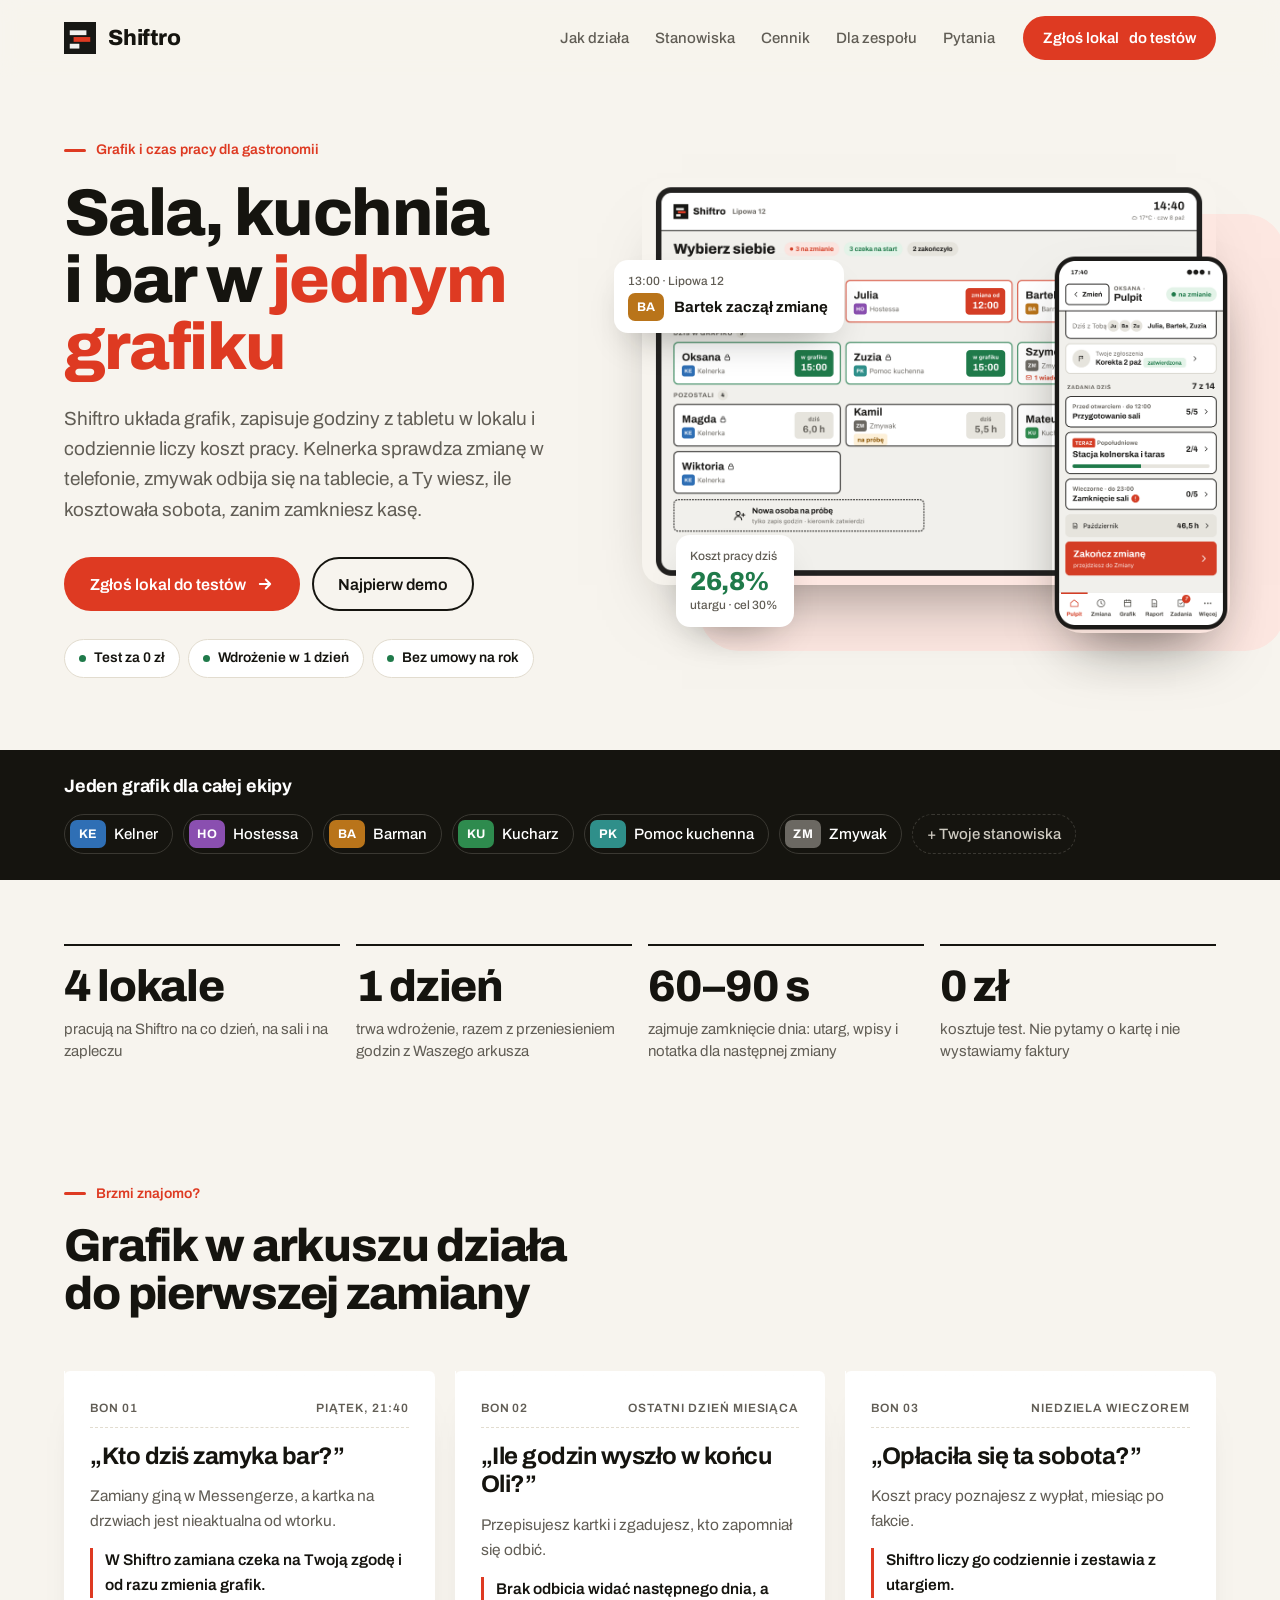
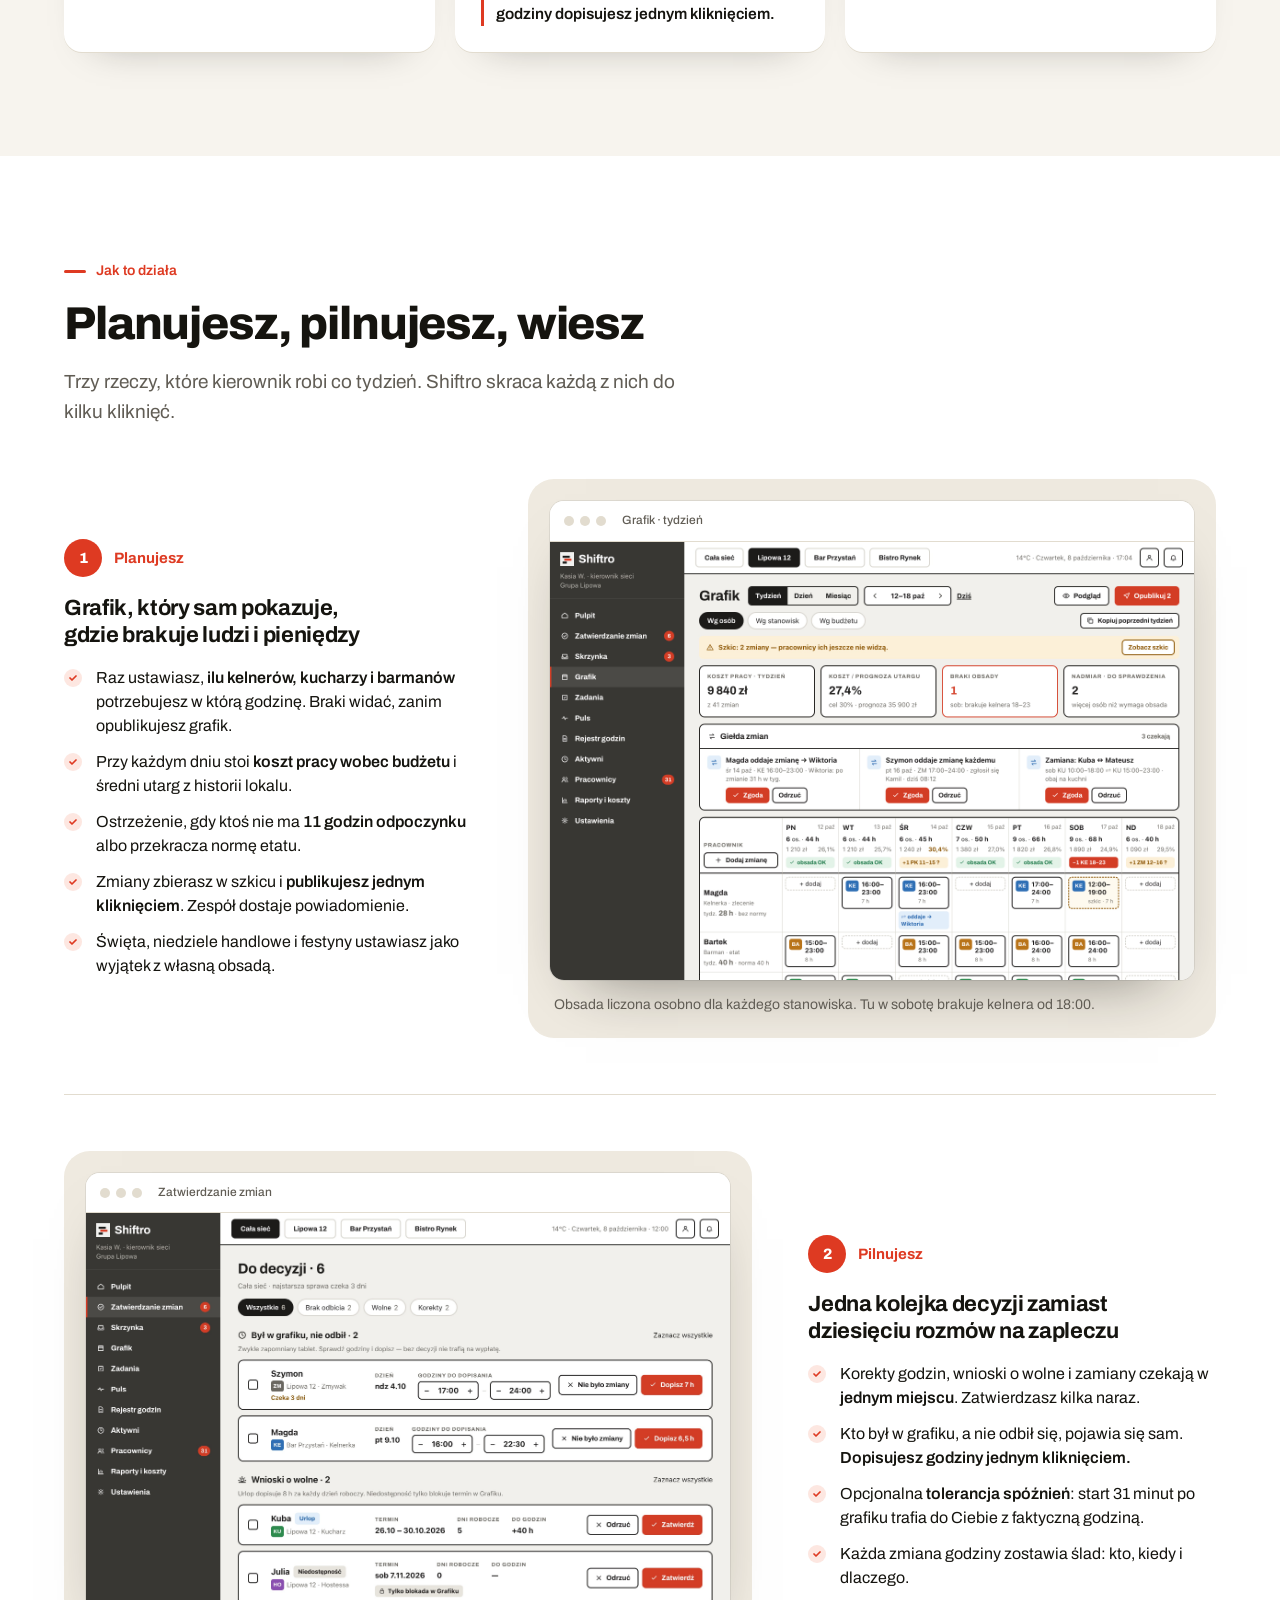
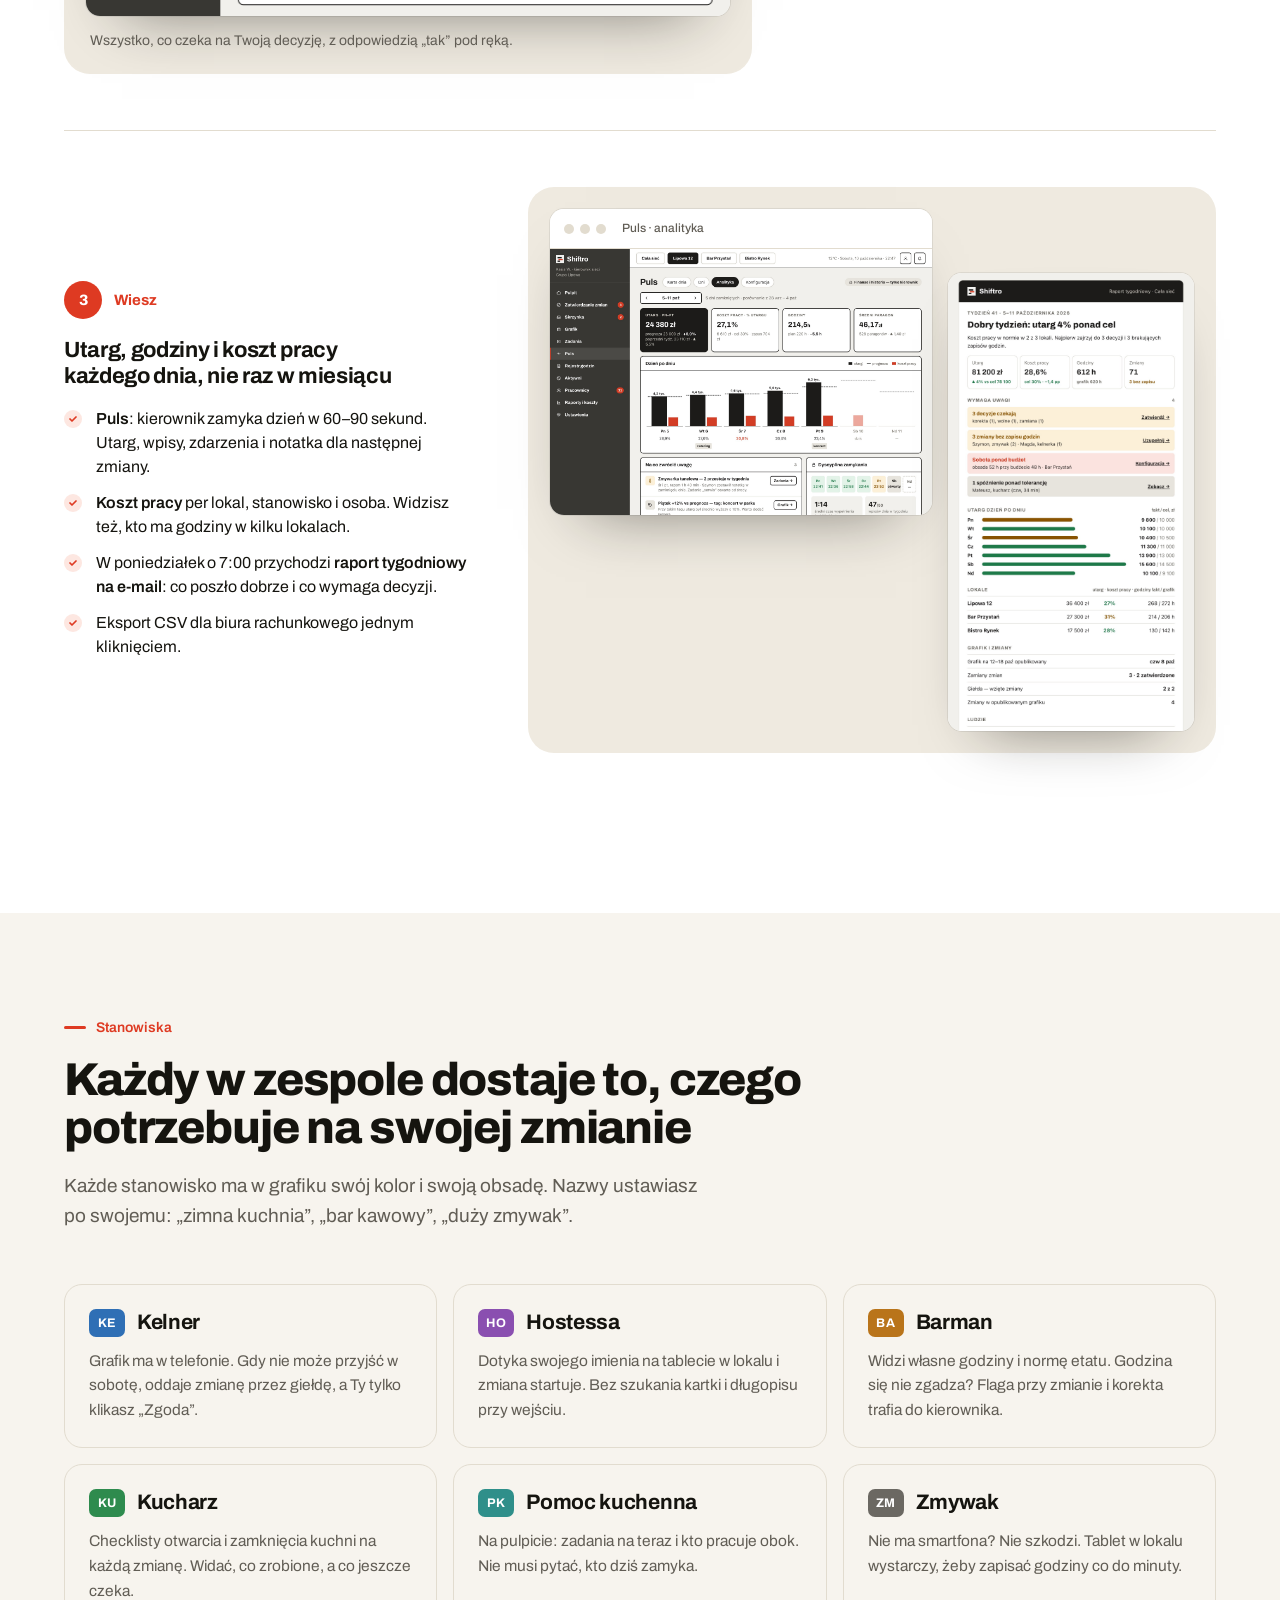
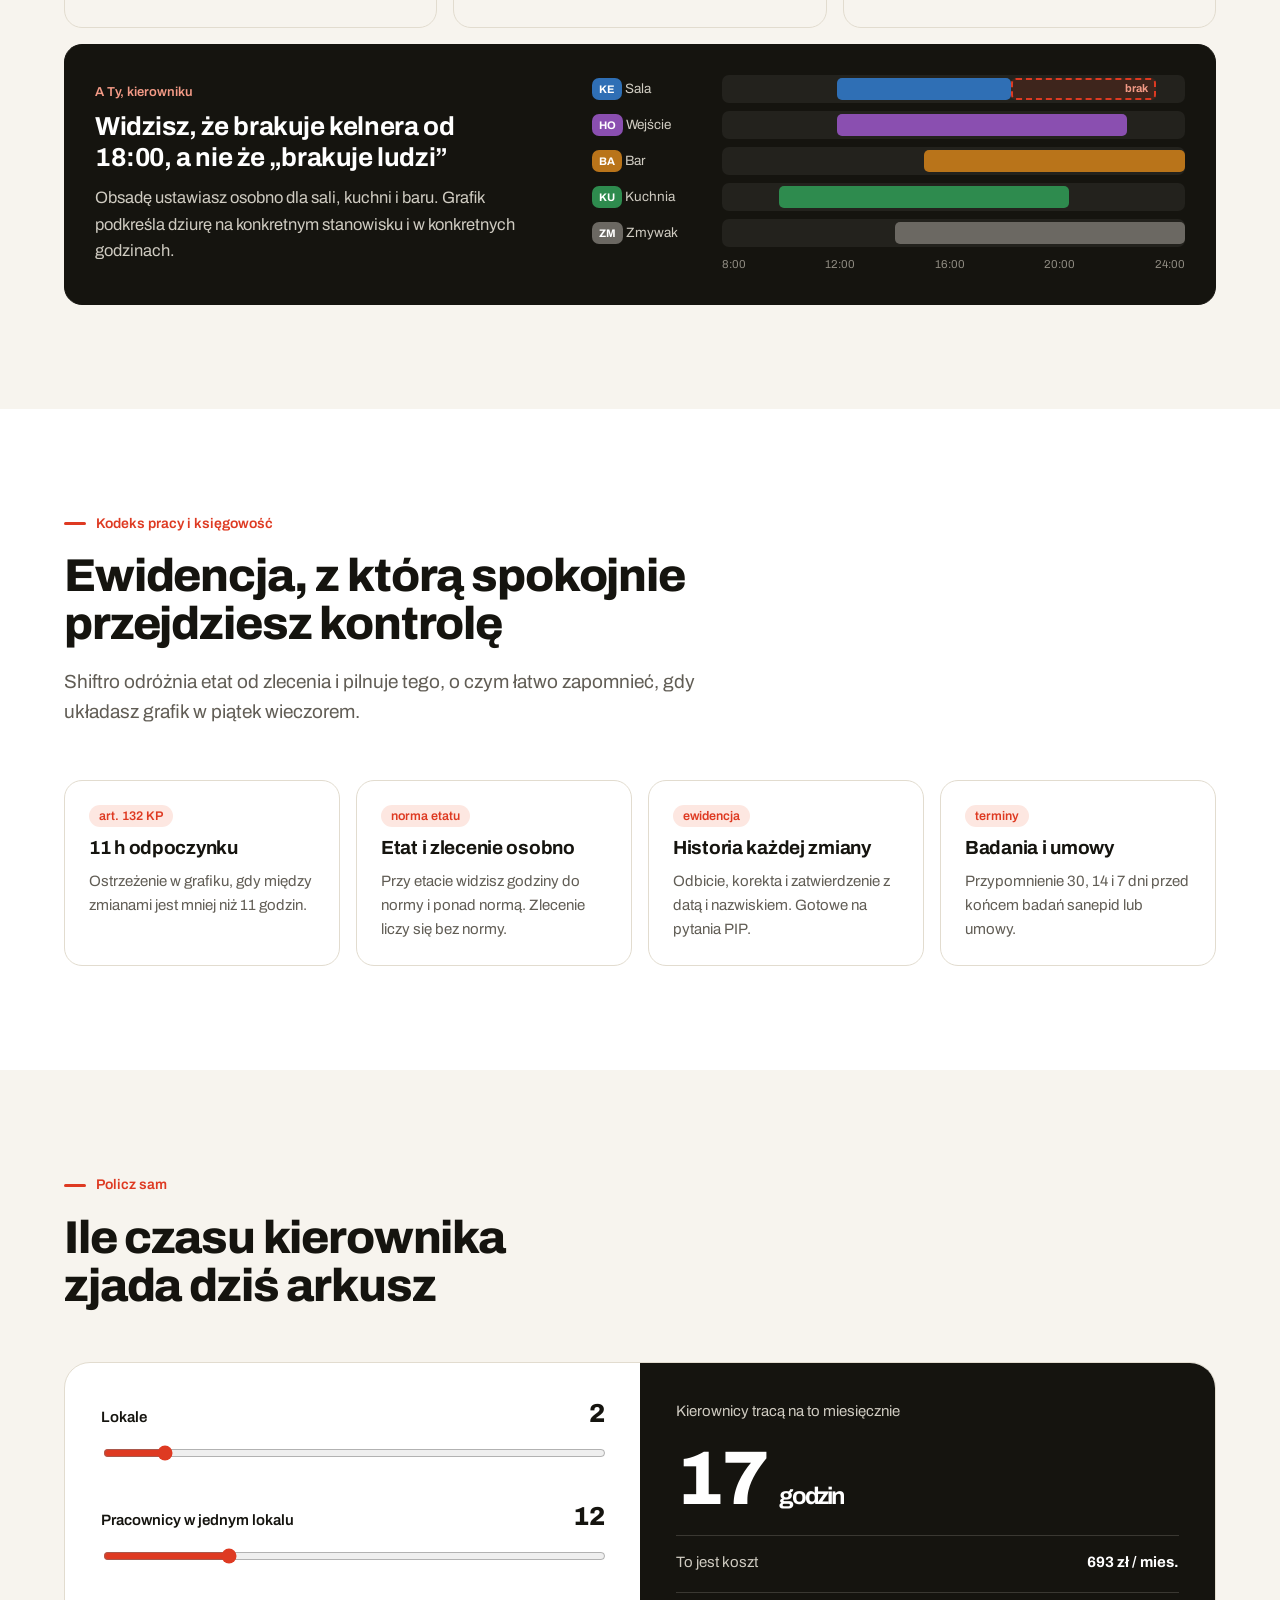
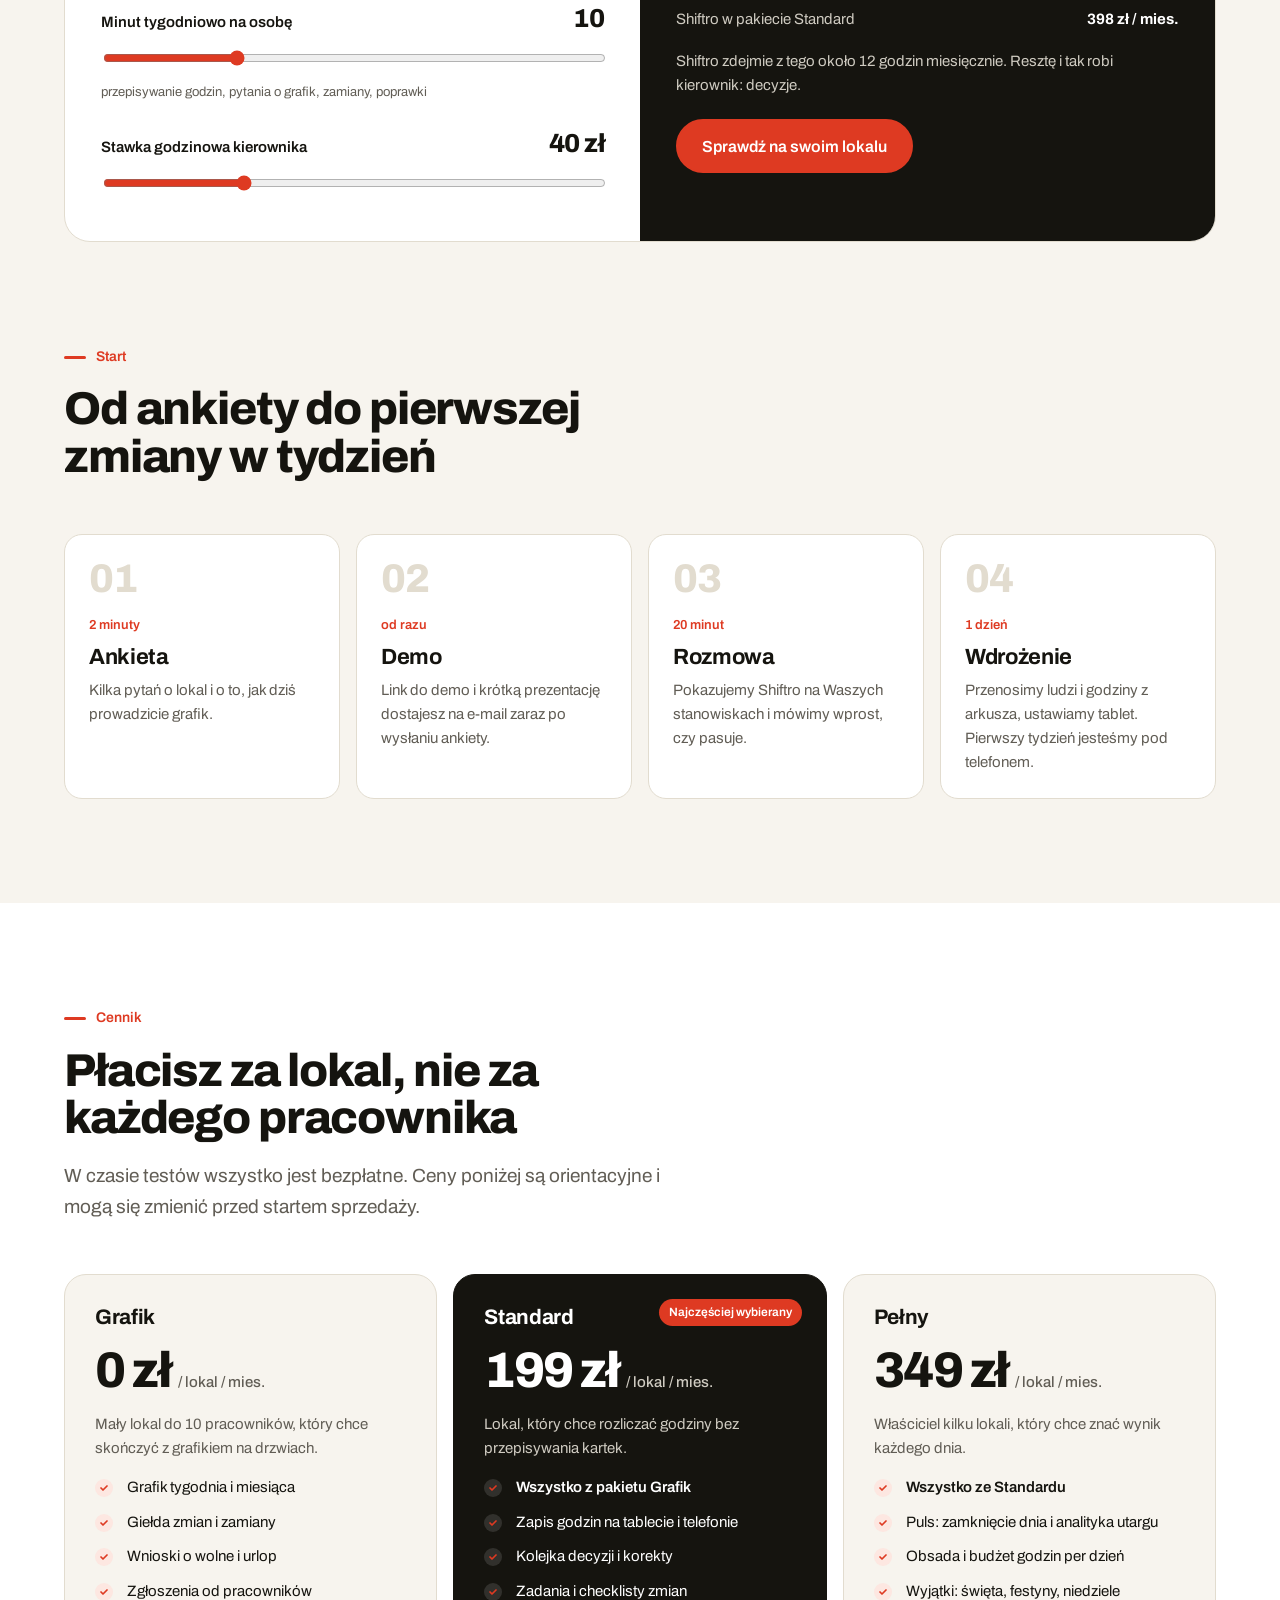
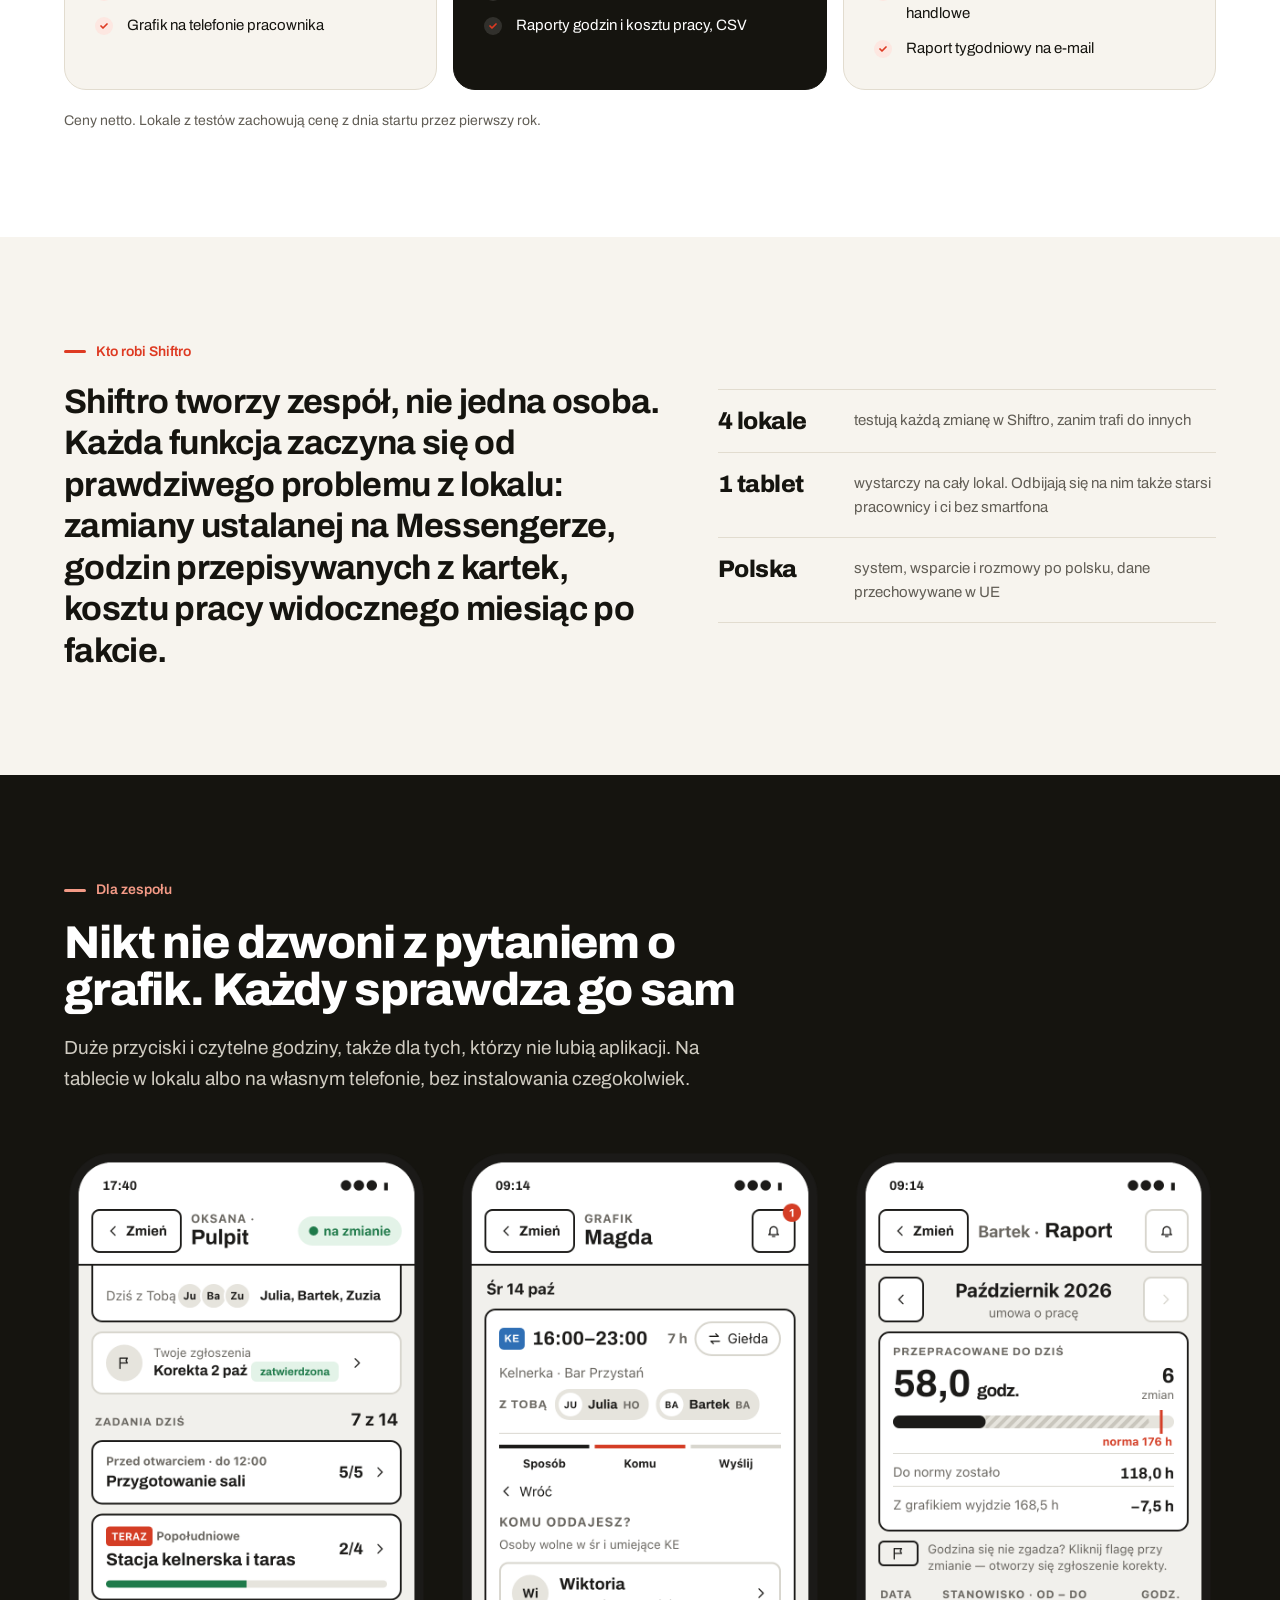
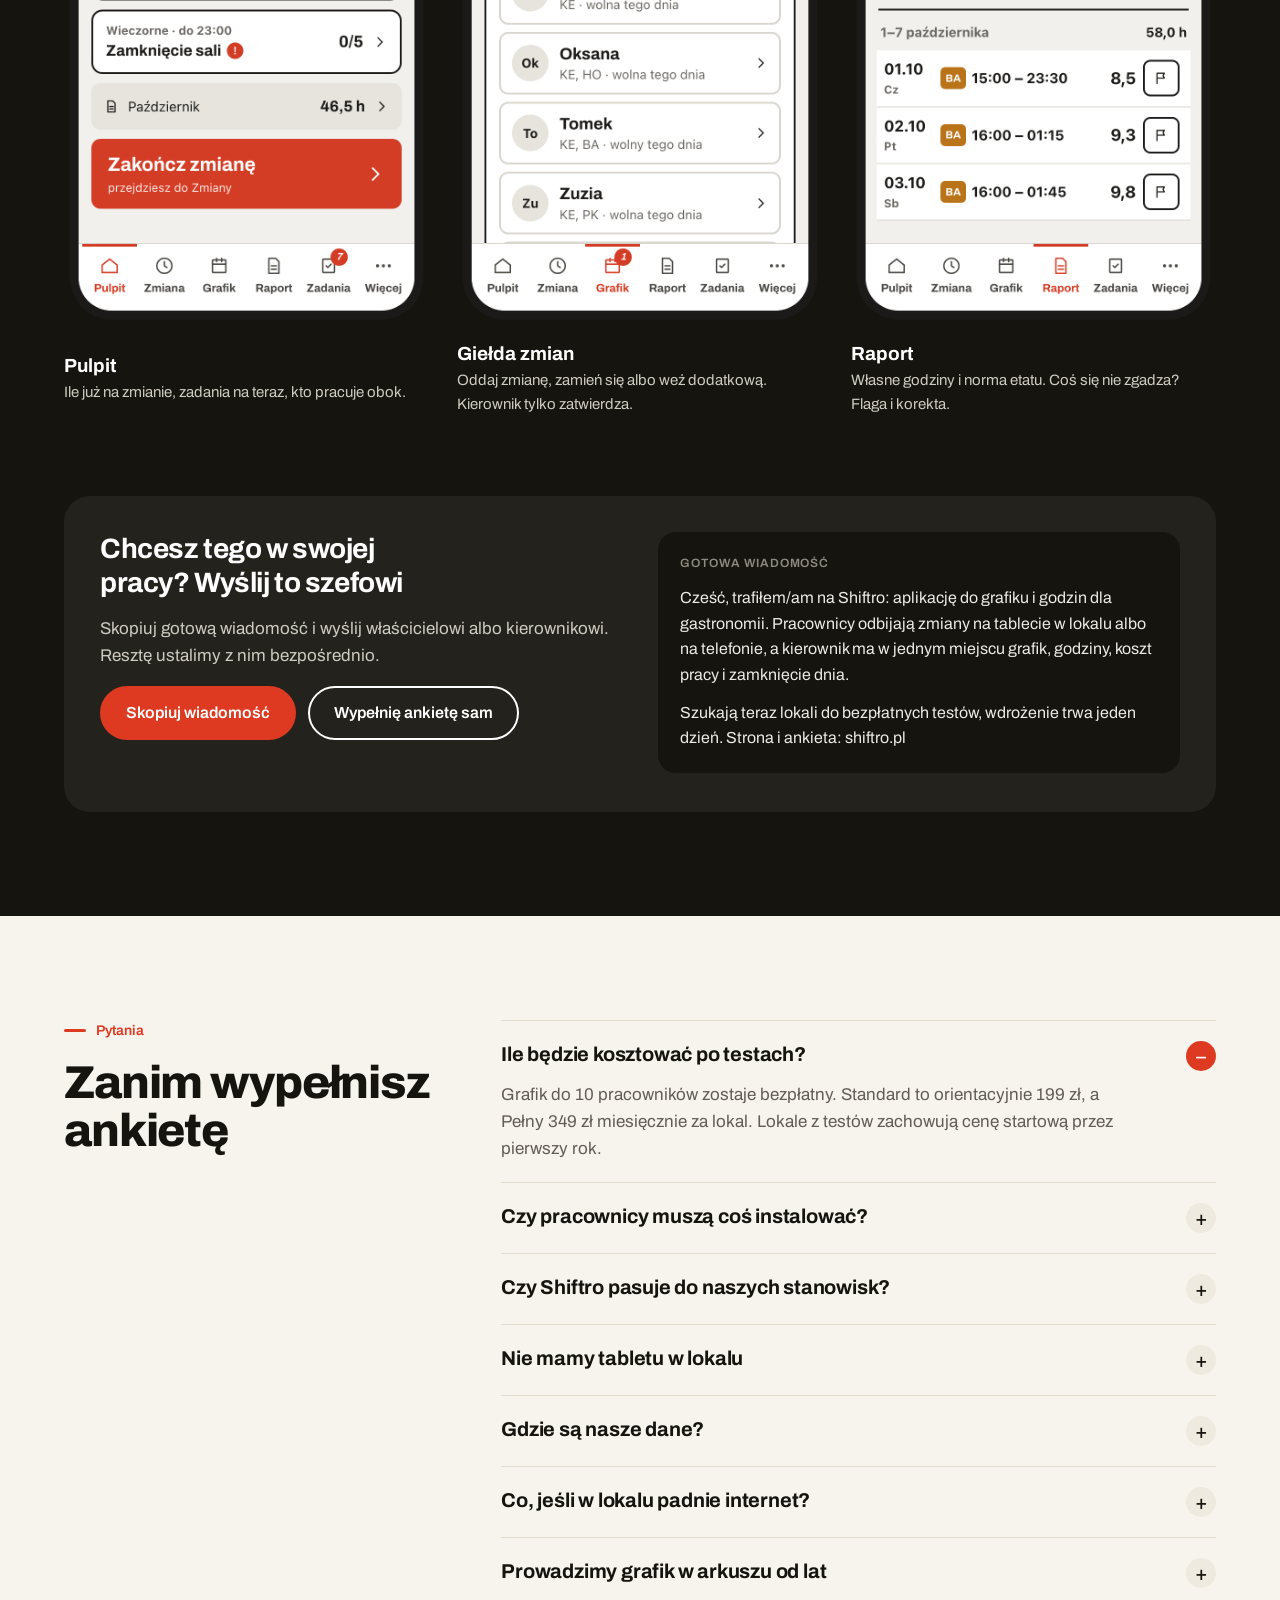
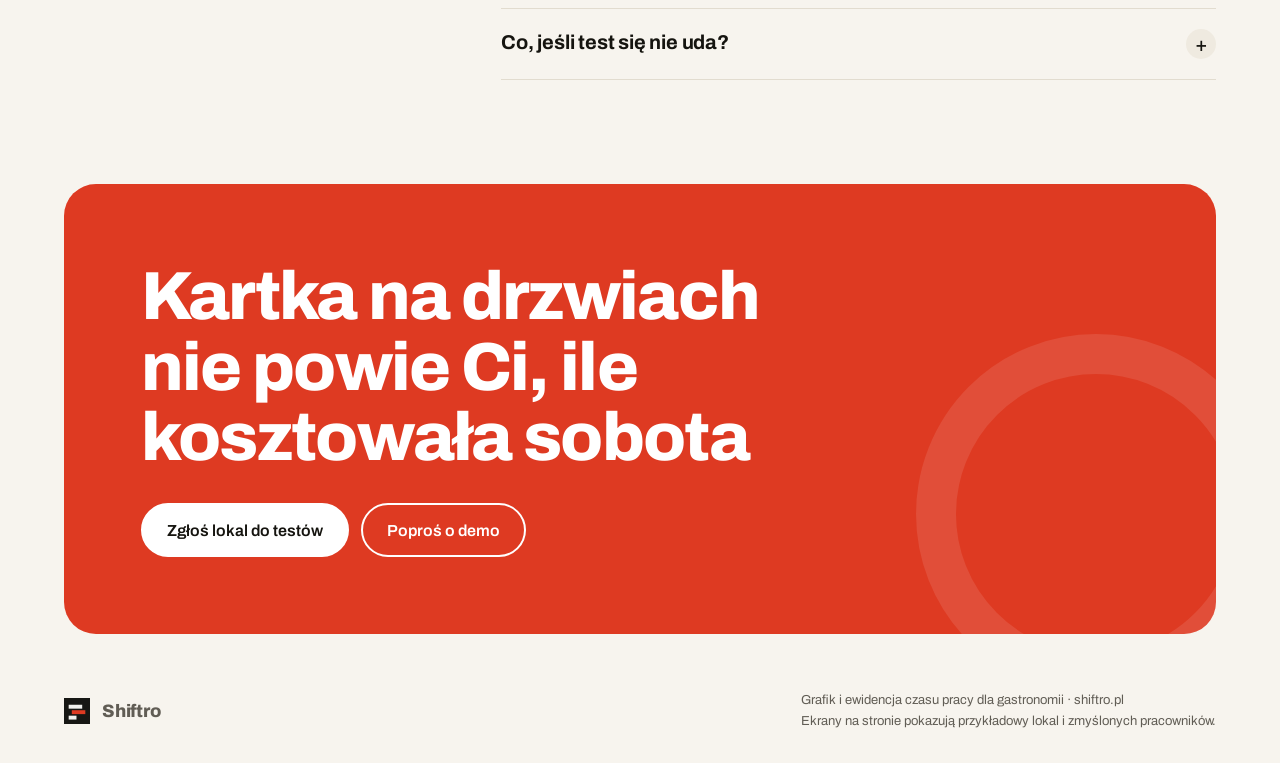
==== commit fc71c4aa: "Zgłoszenia przez Apps Script, demo i prezentacja po ankiecie Ankieta wysyła zgłoszenie do Google App" ====
--- a/index.html
+++ b/index.html
@@ -492,9 +492,9 @@
       </div>
       <ol class="steps">
         <li><b class="t">2 minuty</b><h3>Ankieta</h3><p>Kilka pytań o lokal i o to, jak dziś prowadzicie grafik.</p></li>
-        <li><b class="t">20 minut</b><h3>Rozmowa</h3><p>Pokazujemy demo na Waszych stanowiskach i mówimy wprost, czy Shiftro pasuje.</p></li>
-        <li><b class="t">1 dzień</b><h3>Wdrożenie</h3><p>Przenosimy pracowników i godziny z arkusza, ustawiamy tablet w lokalu.</p></li>
-        <li><b class="t">pierwszy tydzień</b><h3>Razem</h3><p>Jesteśmy pod telefonem, aż pierwszy grafik i pierwsze rozliczenie przejdą gładko.</p></li>
+        <li><b class="t">od razu</b><h3>Demo</h3><p>Link do demo i krótką prezentację dostajesz na e-mail zaraz po wysłaniu ankiety.</p></li>
+        <li><b class="t">20 minut</b><h3>Rozmowa</h3><p>Pokazujemy Shiftro na Waszych stanowiskach i mówimy wprost, czy pasuje.</p></li>
+        <li><b class="t">1 dzień</b><h3>Wdrożenie</h3><p>Przenosimy ludzi i godziny z arkusza, ustawiamy tablet. Pierwszy tydzień jesteśmy pod telefonem.</p></li>
       </ol>
     </div>
   </section>
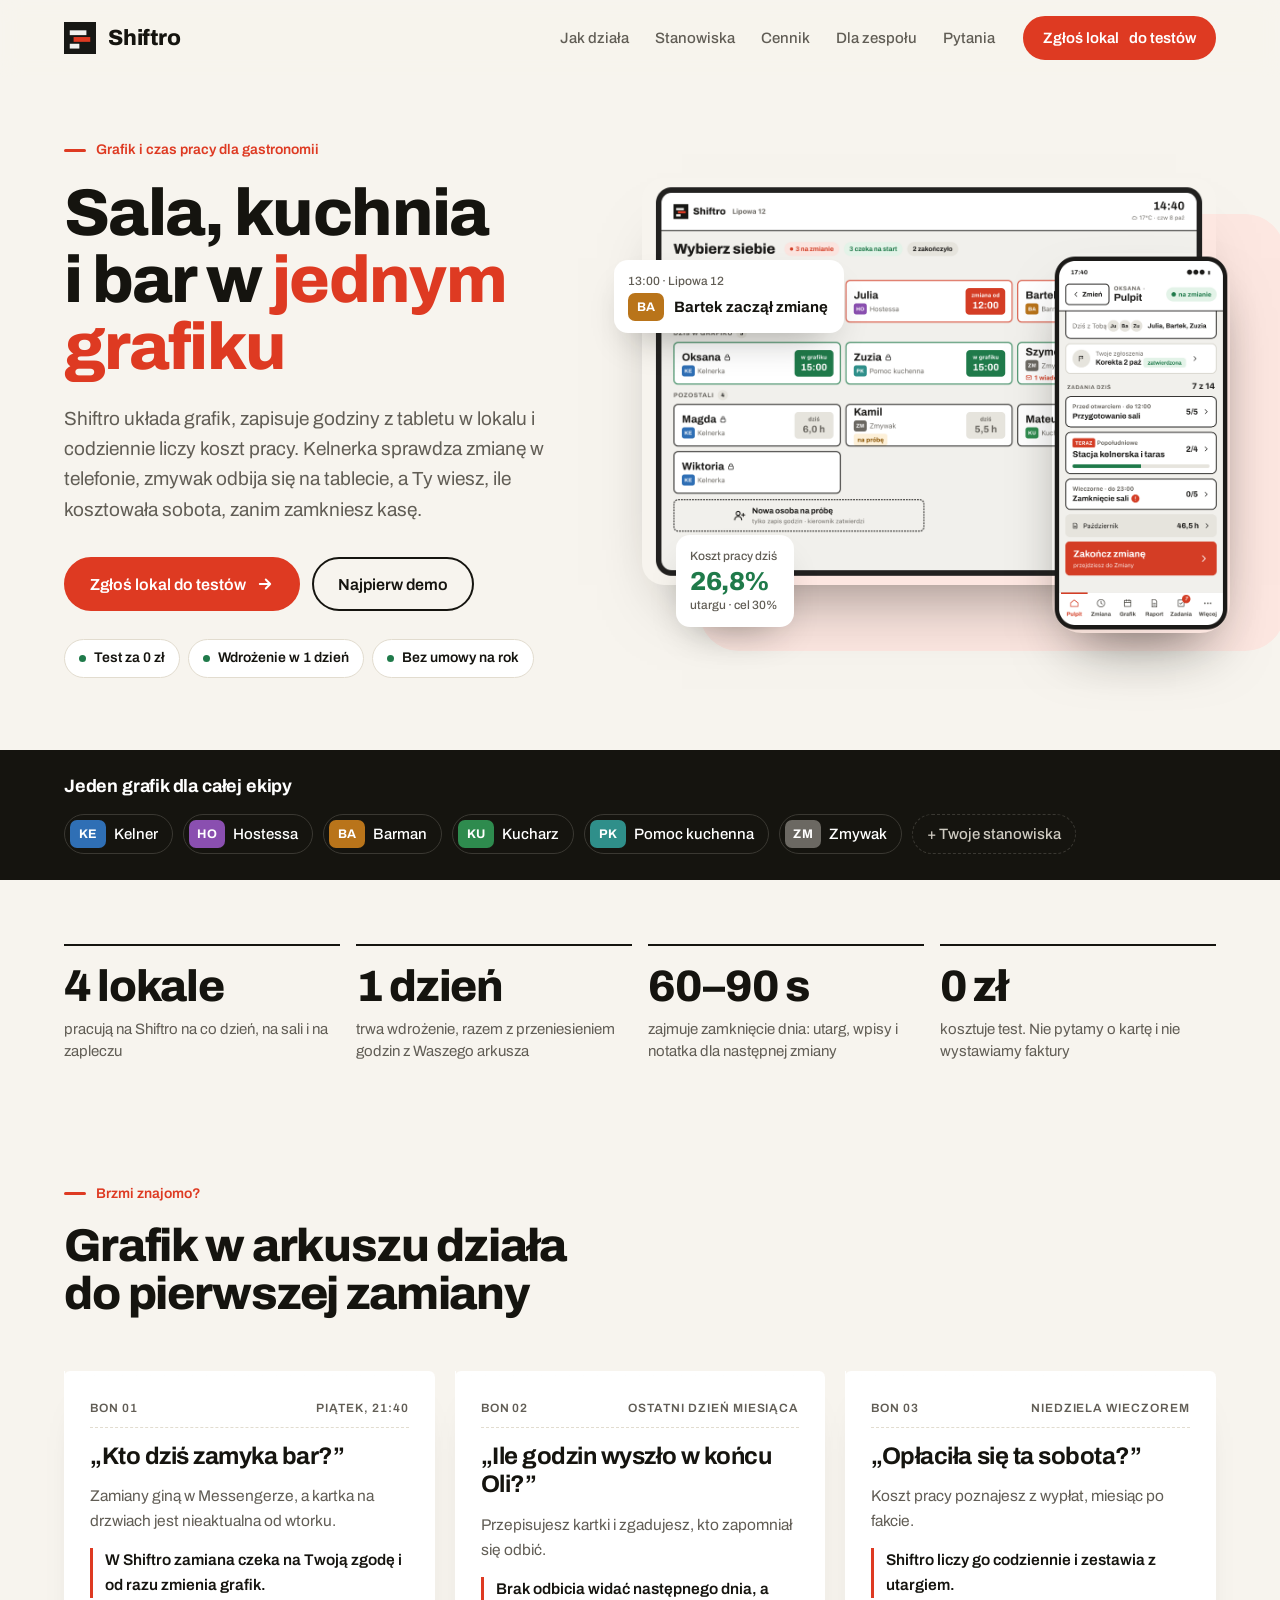
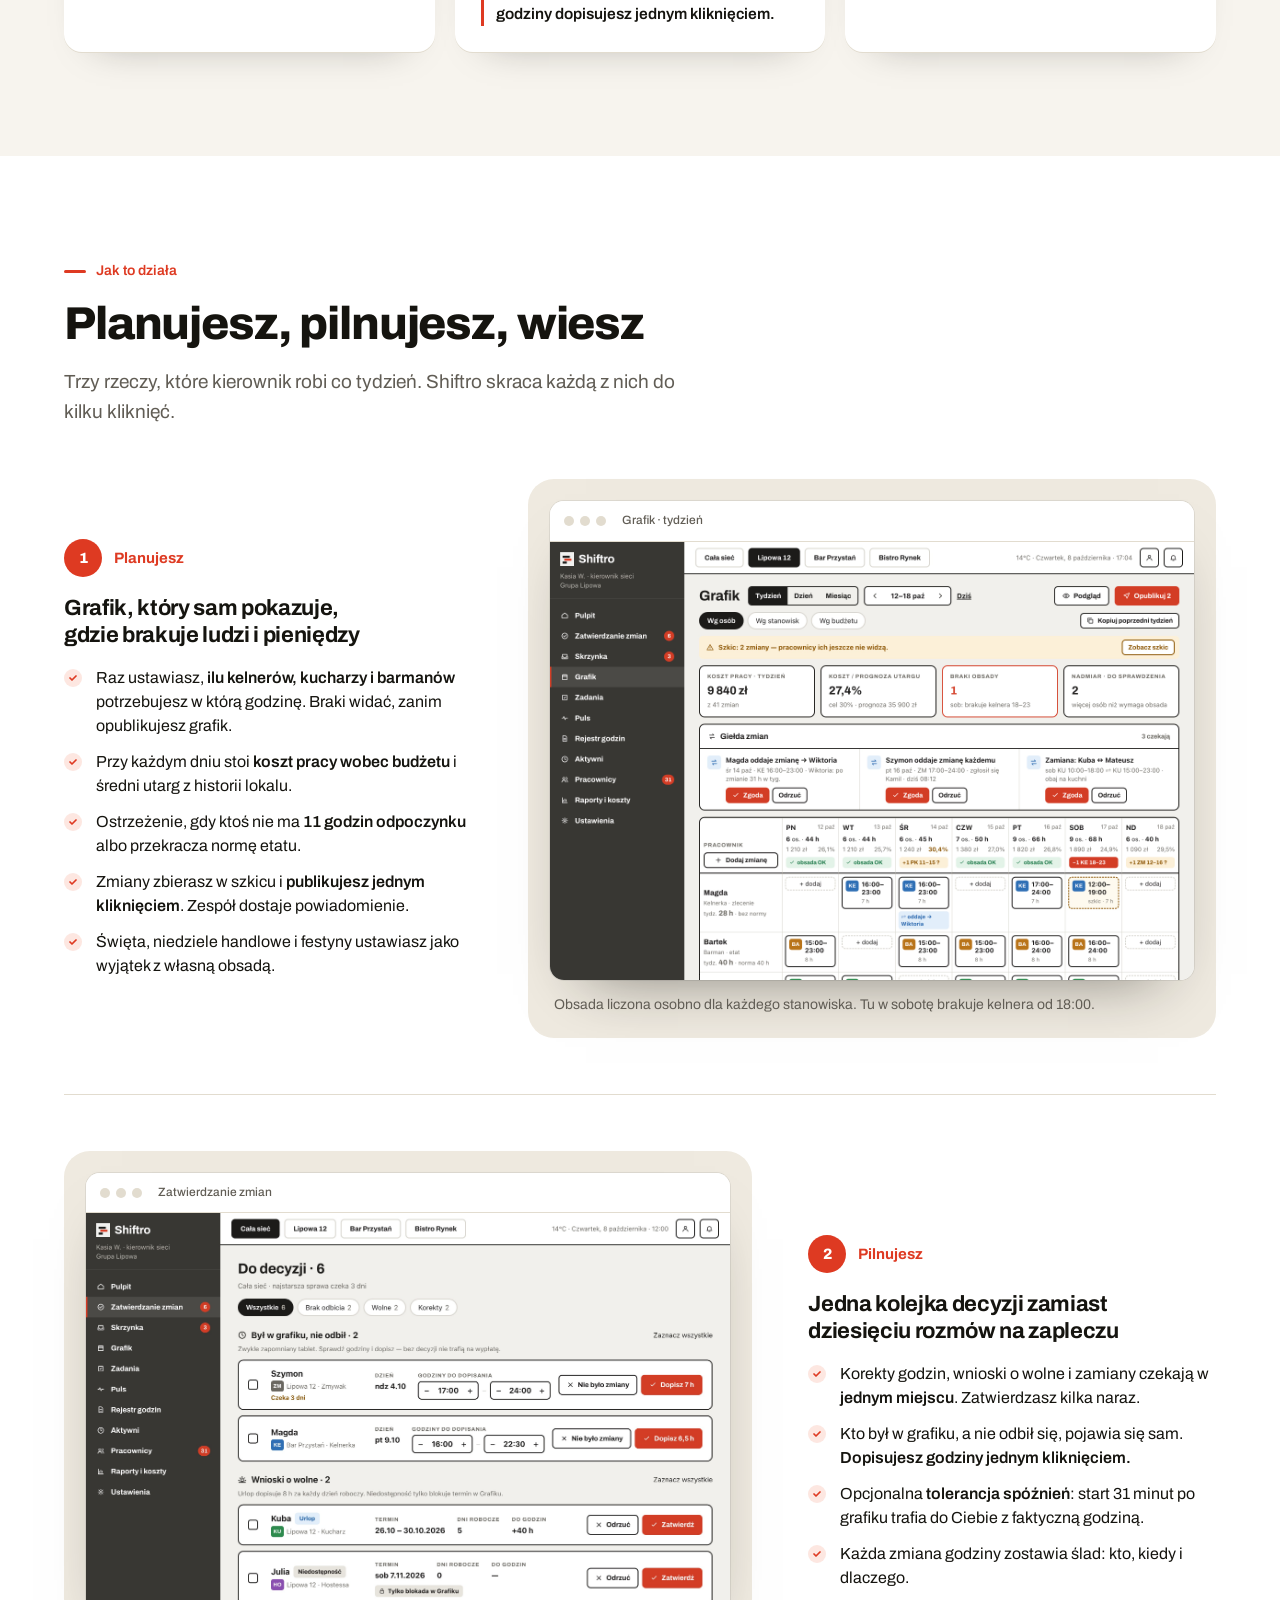
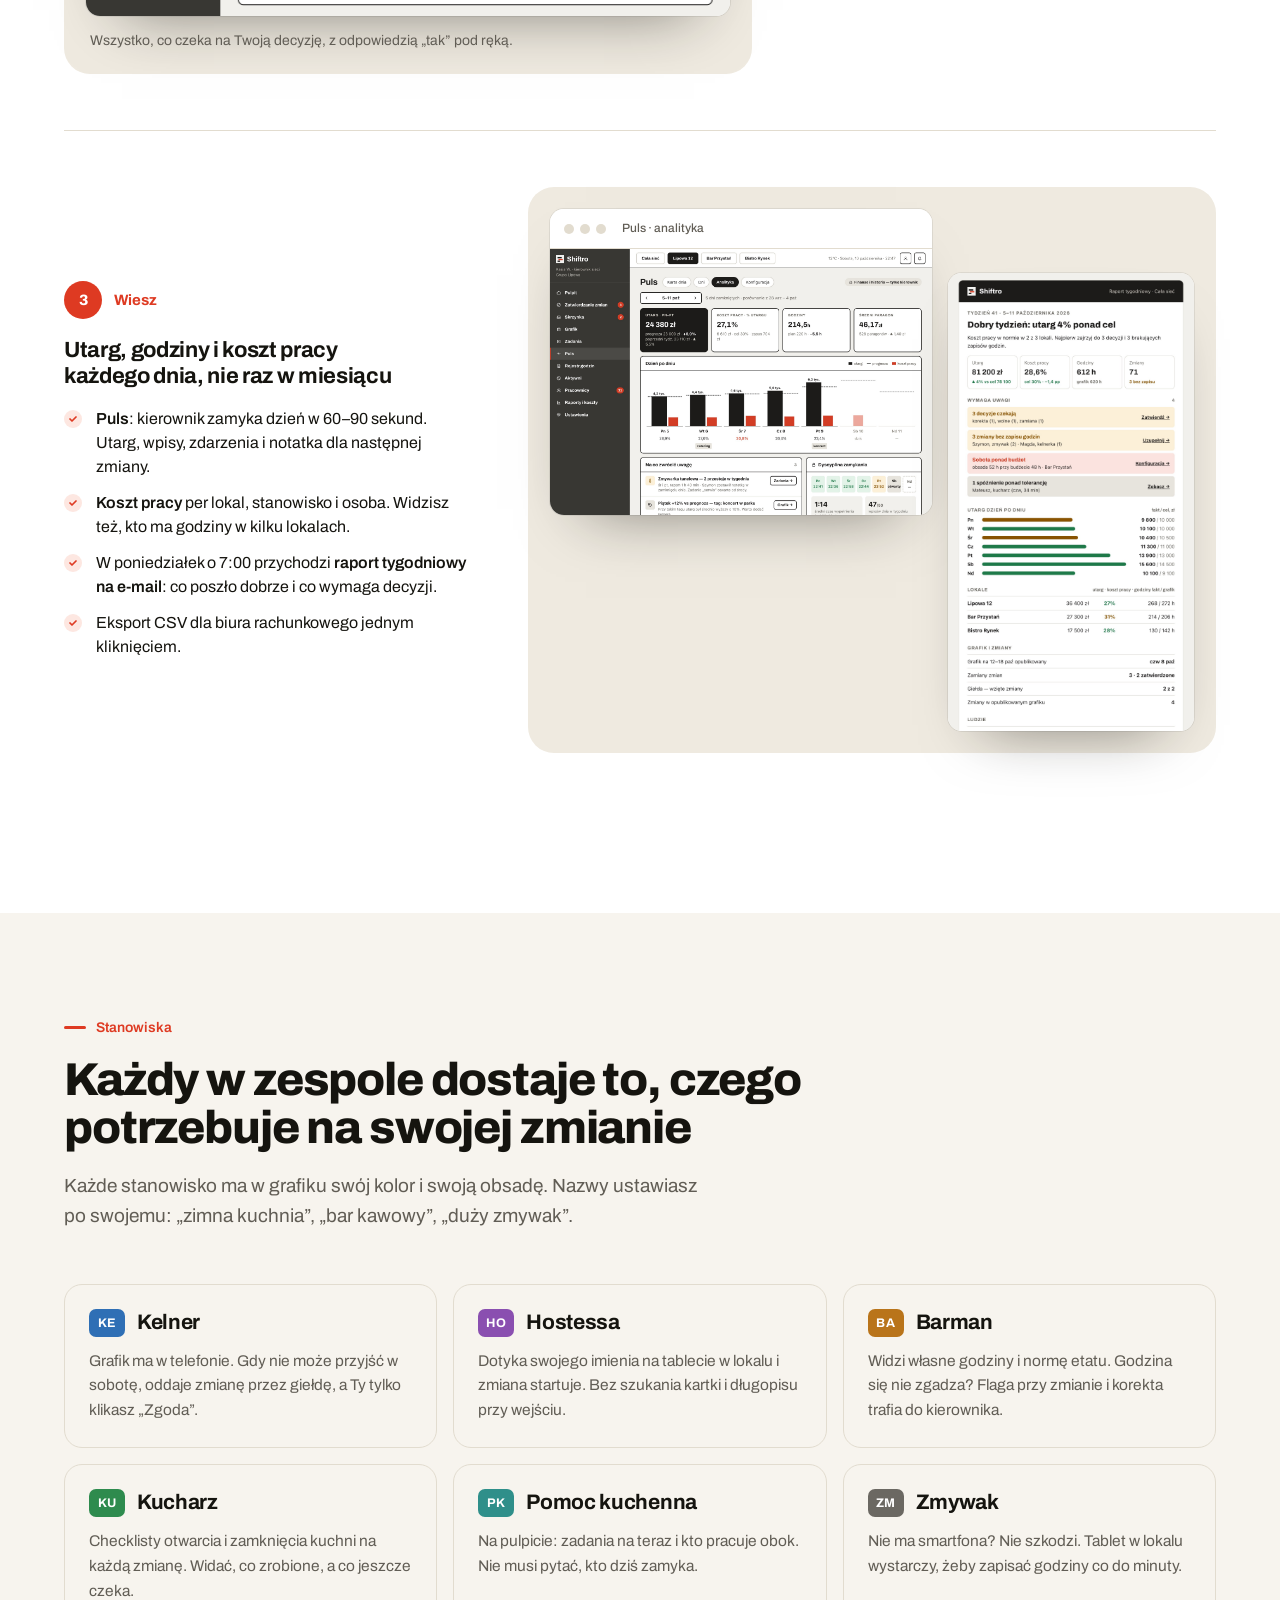
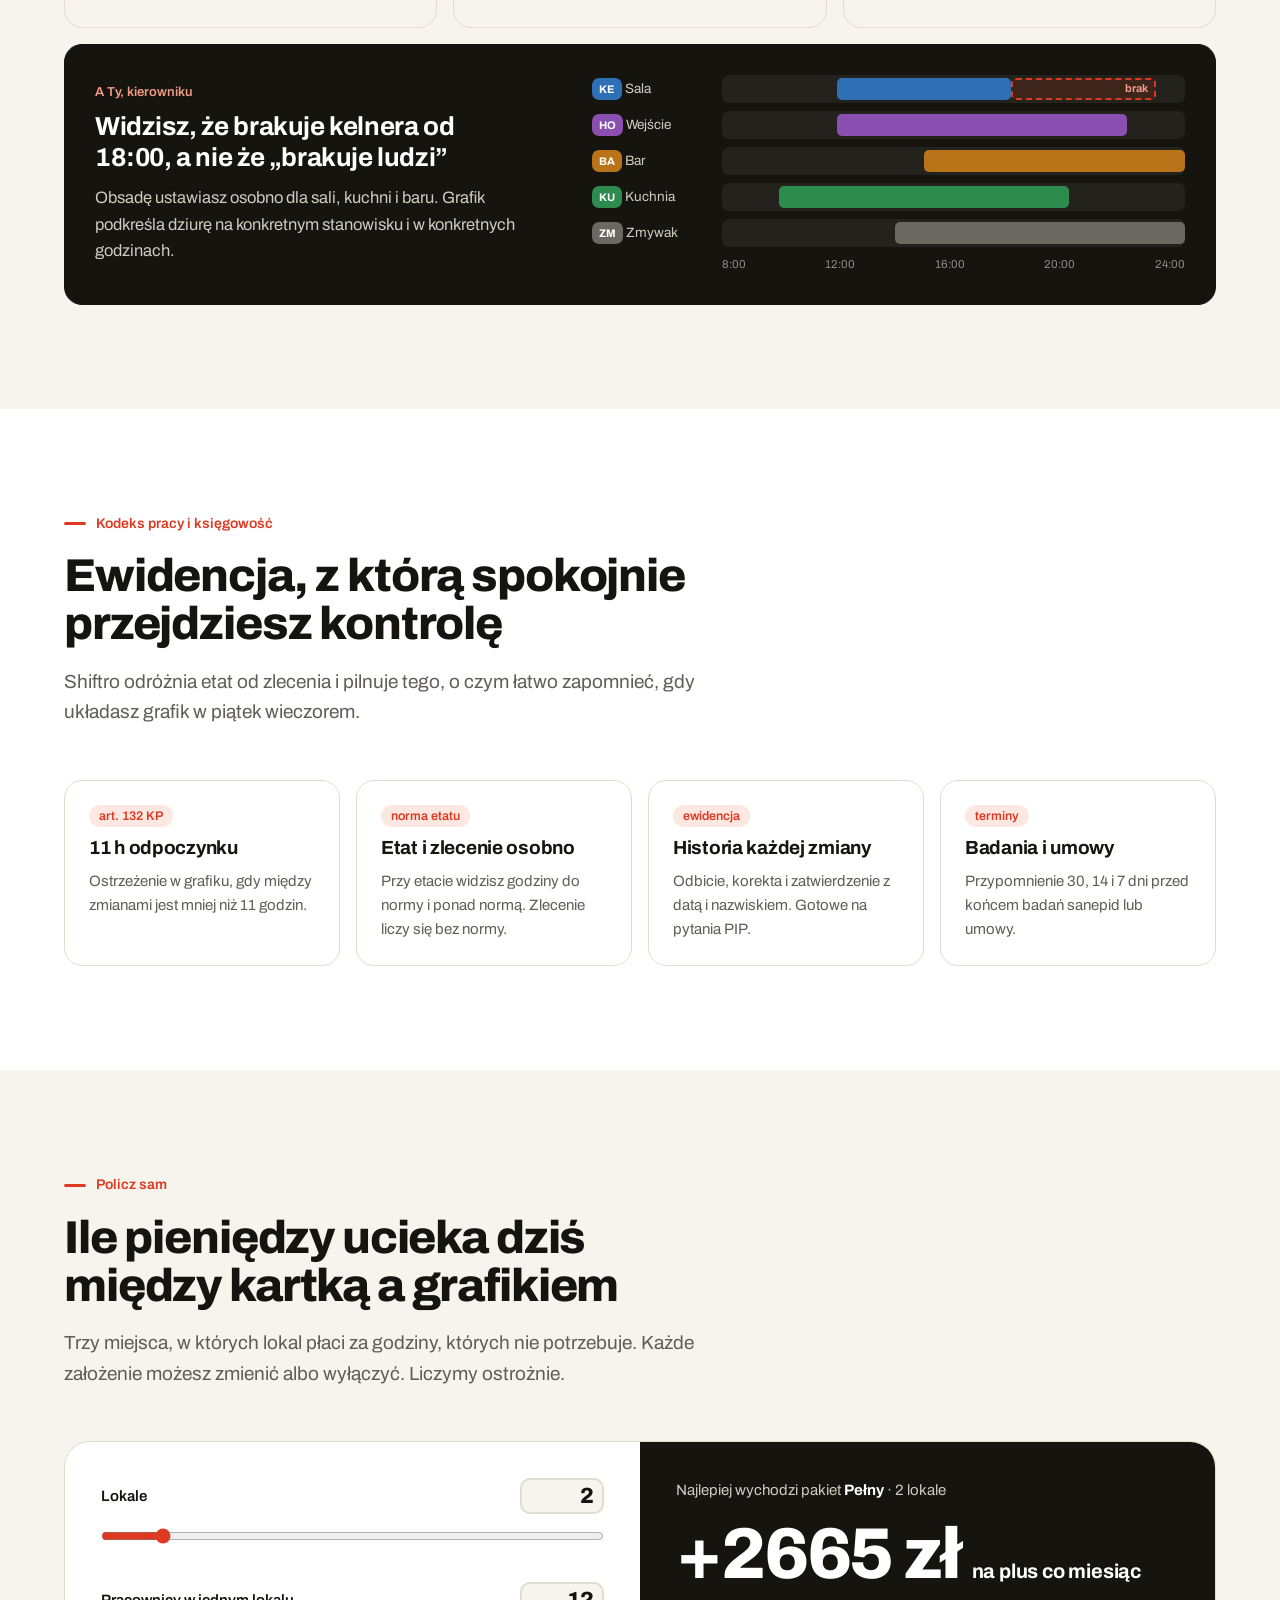
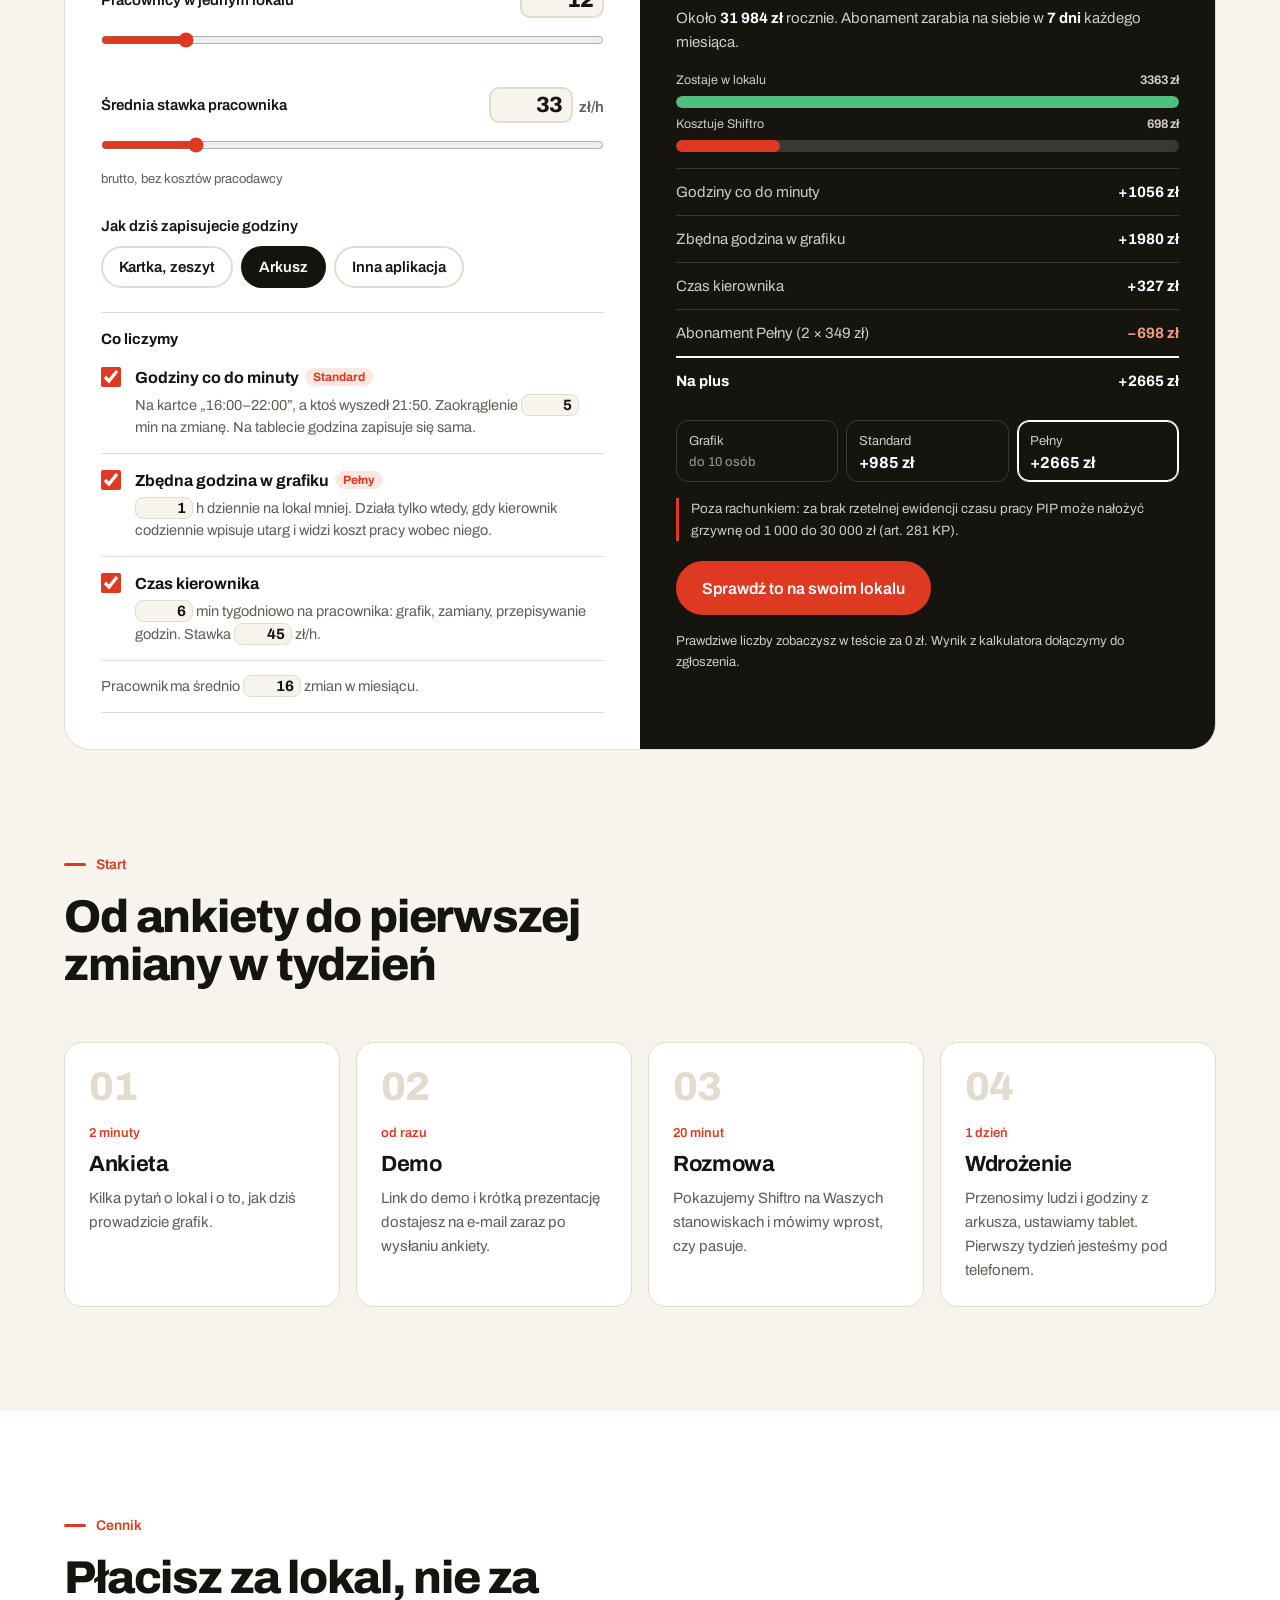
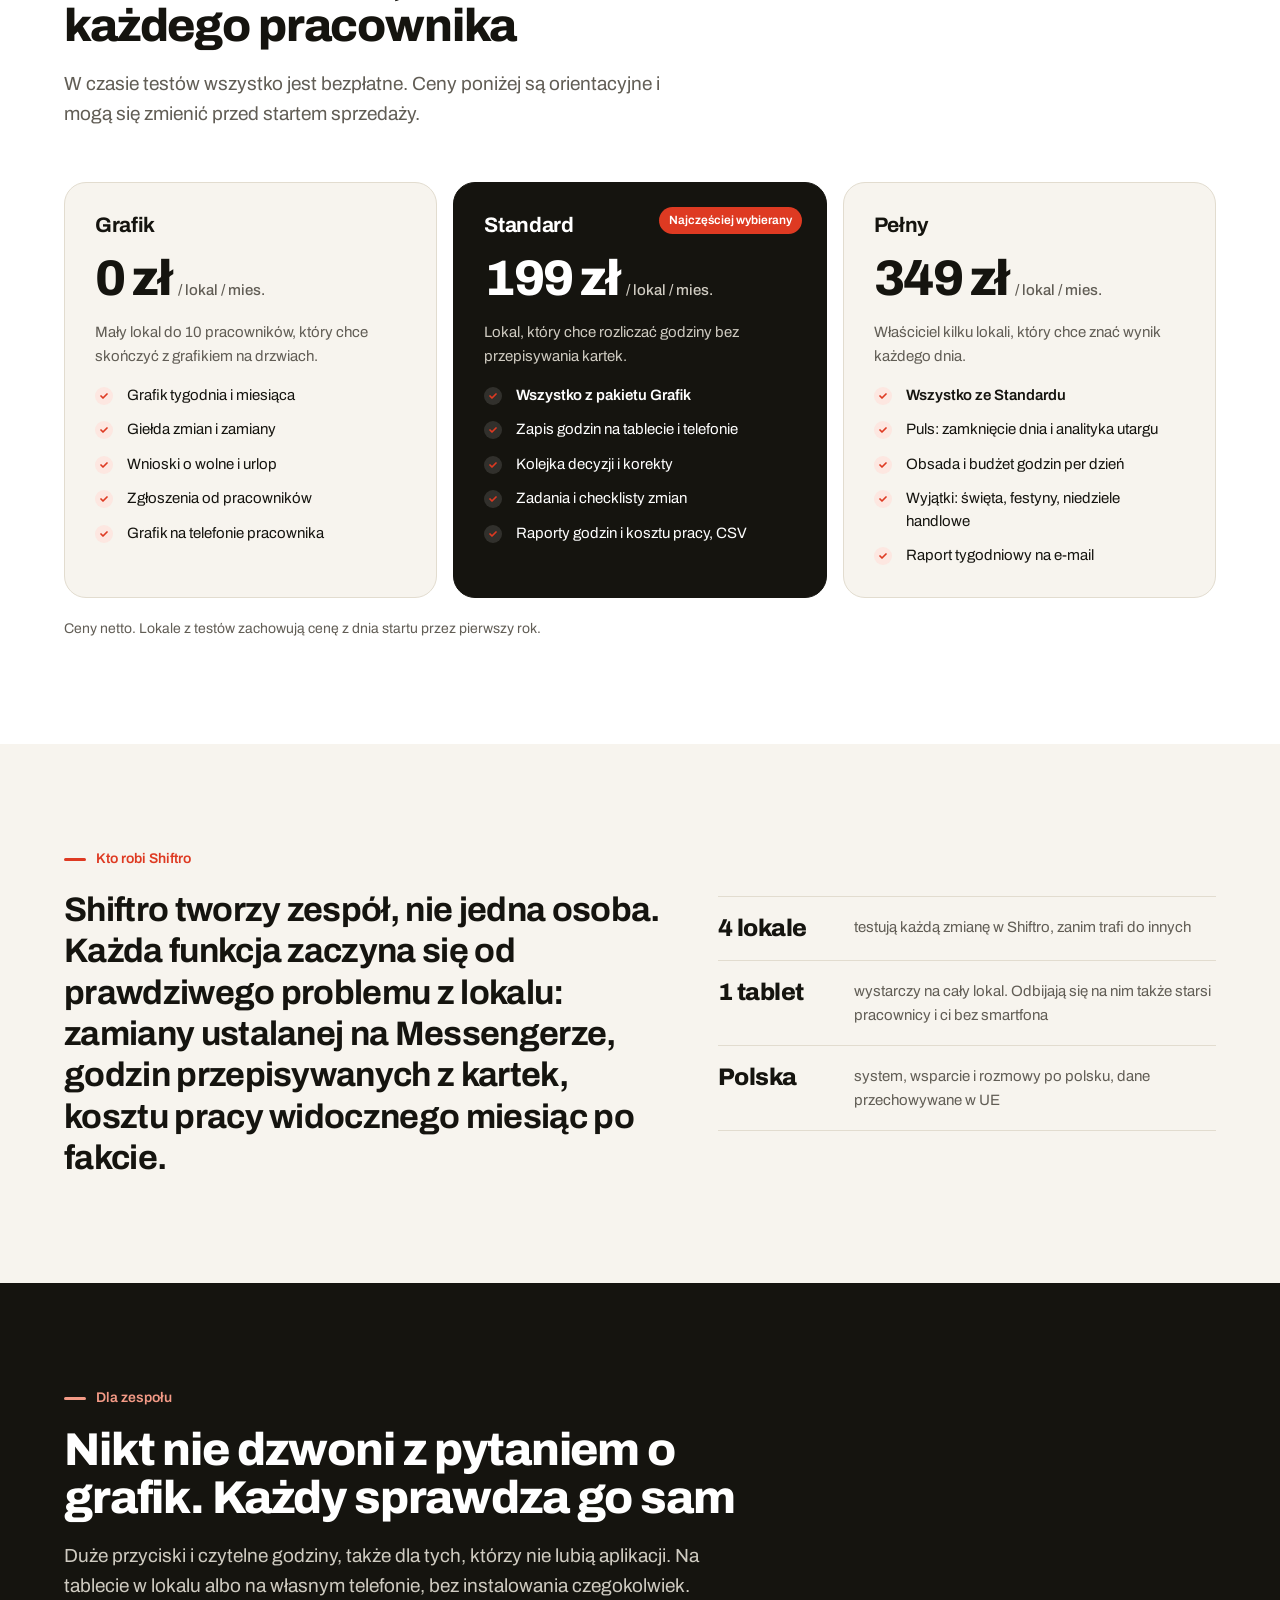
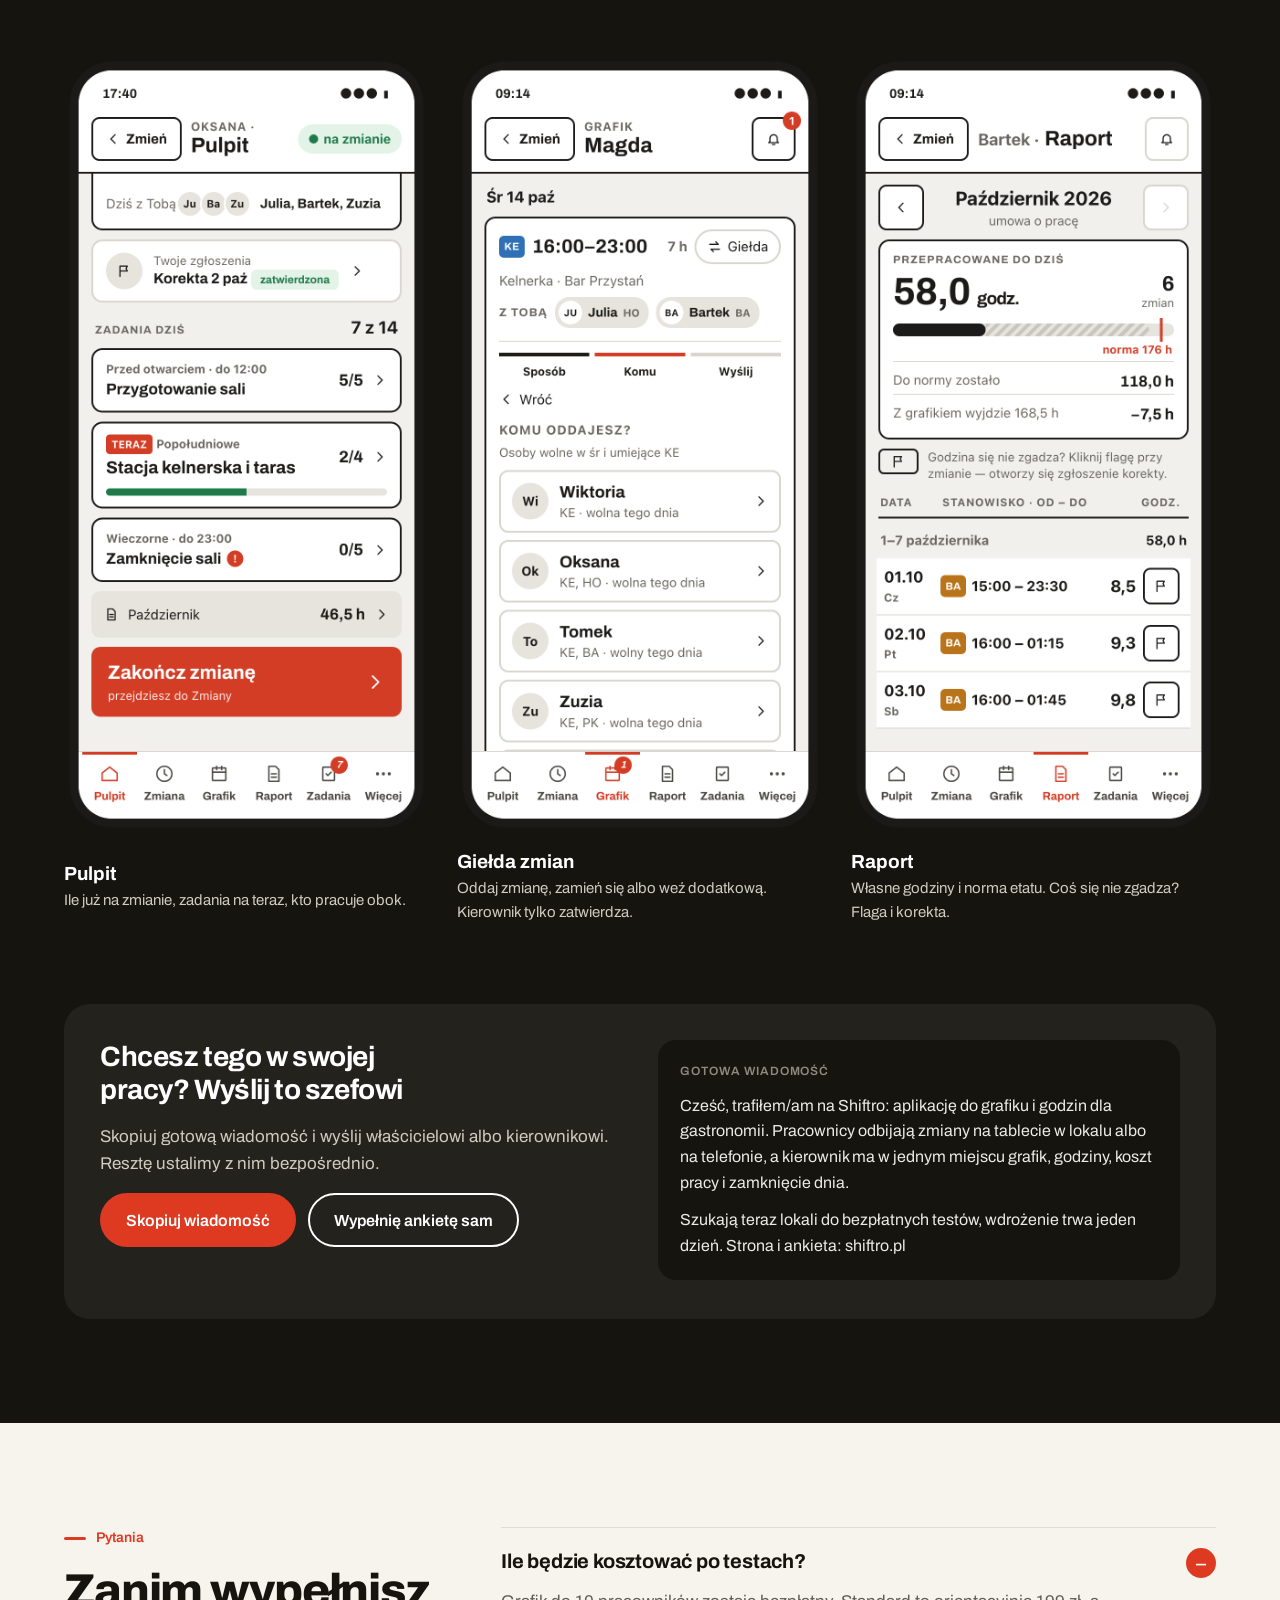
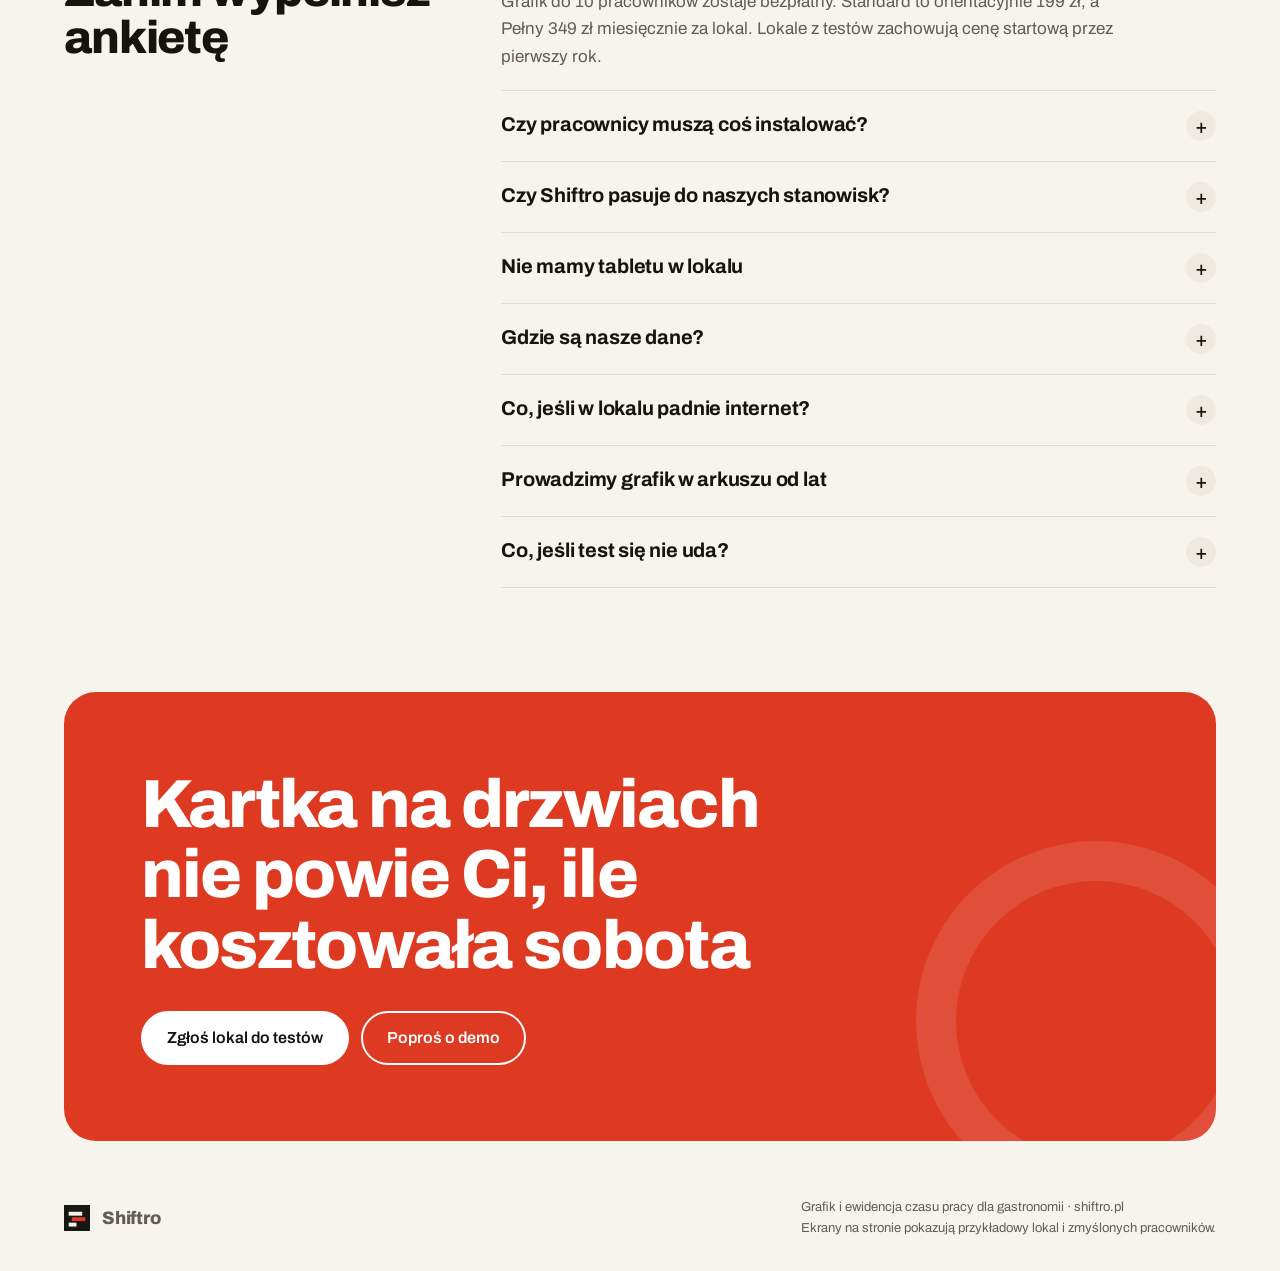
==== commit afb62426: "Kalkulator liczy pieniądze lokalu, nie tylko czas kierownika Trzy źródła: godziny co do minuty, zbęd" ====
--- a/index.html
+++ b/index.html
@@ -178,21 +178,58 @@
 @media (max-width: 960px) { .law-grid { grid-template-columns: 1fr 1fr; } }
 @media (max-width: 520px) { .law-grid { grid-template-columns: 1fr; } }
 
-/* kalkulator */
+/* kalkulator: trzy źródła pieniędzy, każde z założeniem do zmiany; pakiet wybiera się sam (najlepszy wynik na plus) */
 .calc { display: grid; grid-template-columns: minmax(0, 1fr) minmax(0, 1fr); border-radius: 26px; overflow: hidden; background: var(--surface); border: 1px solid var(--line); }
-.calc .in { padding: 36px; display: grid; gap: 26px; align-content: start; }
-.calc .out { padding: 36px; background: var(--night); color: #fff; display: grid; gap: 18px; align-content: start; }
-.field label { display: flex; justify-content: space-between; align-items: baseline; font-weight: 600; font-size: 15px; margin-bottom: 8px; }
-.field label output { font: 800 26px var(--display); letter-spacing: -.02em; }
-.field input[type=range] { width: 100%; accent-color: var(--accent); height: 28px; }
+.calc .in { padding: 36px; display: grid; gap: 24px; align-content: start; }
+.calc .out { padding: 36px; background: var(--night); color: #fff; display: grid; gap: 16px; align-content: start; }
+.field label, .field .lab { display: flex; justify-content: space-between; align-items: center; gap: 12px; font-weight: 600; font-size: 15px; margin-bottom: 8px; }
+.field .num { display: inline-flex; align-items: baseline; gap: 6px; font-weight: 600; color: var(--muted); }
+.field .num input { width: 84px; padding: 4px 8px; border: 2px solid var(--line); border-radius: 10px; background: var(--paper); font: 800 22px var(--display); letter-spacing: -.02em; color: var(--ink); text-align: right; -moz-appearance: textfield; }
+.field .num input::-webkit-inner-spin-button { -webkit-appearance: none; }
+.field input[type=range] { width: 100%; accent-color: var(--accent); height: 28px; margin: 0; }
 .field small { display: block; font-size: 13px; color: var(--muted); margin-top: 2px; }
-.out .big { font: 800 clamp(52px, 7vw, 76px)/1 var(--display); letter-spacing: -.03em; }
-.out .big small { font-size: 24px; font-weight: 700; }
+.seg { display: flex; flex-wrap: wrap; gap: 8px; }
+.seg label { position: relative; margin: 0; }
+.seg input { position: absolute; opacity: 0; width: 1px; height: 1px; }
+.seg span { display: inline-flex; align-items: center; min-height: 42px; padding: 0 16px; border: 2px solid var(--line); border-radius: 999px; font-weight: 600; font-size: 15px; cursor: pointer; background: var(--surface); }
+.seg input:checked + span { background: var(--ink); border-color: var(--ink); color: #fff; }
+.seg input:focus-visible + span { outline: 3px solid var(--accent); outline-offset: 2px; }
+.levers { display: grid; gap: 0; border-top: 1px solid var(--line); }
+.levers > p { font: 700 15px var(--display); padding: 18px 0 4px; }
+.lever { display: grid; grid-template-columns: 22px 1fr; gap: 4px 12px; padding: 14px 0; border-bottom: 1px solid var(--line); }
+.lever > input { width: 20px; height: 20px; margin: 2px 0 0; accent-color: var(--accent); }
+.lever b { font-size: 16px; }
+.lever b em { font-style: normal; font-size: 12px; font-weight: 700; color: var(--accent); background: var(--accent-soft); border-radius: 999px; padding: 2px 8px; margin-left: 6px; vertical-align: 2px; }
+.lever p { grid-column: 2; font-size: 14.5px; color: var(--muted); line-height: 1.5; }
+.lever:has(> input:not(:checked)) p, .lever:has(> input:not(:checked)) b { opacity: .5; }
+.mini { width: 58px; padding: 2px 6px; border: 1.5px solid var(--line); border-radius: 8px; background: var(--paper); font: 700 15px var(--body); color: var(--ink); text-align: right; -moz-appearance: textfield; }
+.mini::-webkit-inner-spin-button { -webkit-appearance: none; }
+.out .plan-n { font-size: 15px; color: var(--night-text); }
+.out .plan-n b { color: #fff; }
+.out .big { font: 800 clamp(48px, 6.4vw, 72px)/1 var(--display); letter-spacing: -.03em; font-variant-numeric: tabular-nums; }
+.out .big small { display: inline-block; white-space: nowrap; font-size: 20px; font-weight: 700; letter-spacing: -.01em; }
+.out .big.zero { color: var(--night-text); }
 .out p { font-size: 15px; color: var(--night-text); }
-.out .row { display: flex; justify-content: space-between; gap: 12px; padding-top: 14px; border-top: 1px solid var(--night-line); font-size: 15px; color: var(--night-text); }
-.out .row b { color: #fff; font-variant-numeric: tabular-nums; }
+.out .sub b { color: #fff; }
+.out .rows { display: grid; }
+.out .row { display: flex; justify-content: space-between; gap: 12px; padding: 11px 0; border-top: 1px solid var(--night-line); font-size: 15px; color: var(--night-text); }
+.out .row b { color: #fff; font-variant-numeric: tabular-nums; white-space: nowrap; }
+.out .row.off b { color: #8e8a80; font-weight: 500; }
+.out .row.cost b { color: #f39a86; }
+.out .row.sum { border-top: 2px solid #fff; color: #fff; font-weight: 700; }
+.vs { display: grid; gap: 6px; }
+.vs div { height: 12px; border-radius: 6px; background: var(--night-line); overflow: hidden; }
+.vs i { display: block; height: 100%; border-radius: 6px; transition: width .2s; }
+.vs .s i { background: #4fbf7f; } .vs .c i { background: var(--accent); }
+.vs span { font-size: 12.5px; color: var(--night-text); display: flex; justify-content: space-between; }
+.cmp { display: grid; grid-template-columns: repeat(3, 1fr); gap: 8px; }
+.cmp div { border: 1px solid var(--night-line); border-radius: 12px; padding: 10px 12px; font-size: 13px; color: var(--night-text); display: grid; gap: 2px; }
+.cmp div b { font: 700 16px var(--display); color: #fff; font-variant-numeric: tabular-nums; }
+.cmp div.best { border-color: #fff; box-shadow: inset 0 0 0 1px #fff; }
+.cmp div.na b { color: #8e8a80; font-weight: 500; font-size: 13px; }
+.out .risk { font-size: 13.5px; border-left: 3px solid var(--accent); padding-left: 12px; }
 .out .btn { justify-self: start; margin-top: 4px; }
-@media (max-width: 820px) { .calc { grid-template-columns: 1fr; } .calc .in, .calc .out { padding: 26px; } }
+@media (max-width: 820px) { .calc { grid-template-columns: 1fr; } .calc .in, .calc .out { padding: 24px; } }
 
 /* start */
 .steps { list-style: none; margin: 0; padding: 0; display: grid; grid-template-columns: repeat(4, 1fr); gap: 16px; counter-reset: s; }
@@ -463,22 +500,44 @@
     <div class="wrap">
       <div class="sec-h">
         <p class="kicker">Policz sam</p>
-        <h2>Ile czasu kierownika zjada dziś arkusz</h2>
+        <h2>Ile pieniędzy ucieka dziś między kartką a grafikiem</h2>
+        <p class="lead">Trzy miejsca, w których lokal płaci za godziny, których nie potrzebuje. Każde założenie możesz zmienić albo wyłączyć. Liczymy ostrożnie.</p>
       </div>
       <form class="calc" id="calc" onsubmit="return false">
         <div class="in">
-          <div class="field"><label for="c-l">Lokale <output id="o-l">2</output></label><input id="c-l" type="range" min="1" max="10" value="2"></div>
-          <div class="field"><label for="c-p">Pracownicy w jednym lokalu <output id="o-p">12</output></label><input id="c-p" type="range" min="3" max="40" value="12"></div>
-          <div class="field"><label for="c-m">Minut tygodniowo na osobę <output id="o-m">10</output></label><input id="c-m" type="range" min="3" max="30" value="10"><small>przepisywanie godzin, pytania o grafik, zamiany, poprawki</small></div>
-          <div class="field"><label for="c-r">Stawka godzinowa kierownika <output id="o-r">40 zł</output></label><input id="c-r" type="range" min="25" max="80" step="5" value="40"></div>
+          <div class="field"><label for="n-l">Lokale <span class="num"><input id="n-l" type="number" min="1" max="10" value="2" aria-label="Lokale"></span></label><input id="c-l" type="range" min="1" max="10" value="2" aria-hidden="true" tabindex="-1"></div>
+          <div class="field"><label for="n-p">Pracownicy w jednym lokalu <span class="num"><input id="n-p" type="number" min="3" max="60" value="12" aria-label="Pracownicy w jednym lokalu"></span></label><input id="c-p" type="range" min="3" max="60" value="12" aria-hidden="true" tabindex="-1"></div>
+          <div class="field"><label for="n-w">Średnia stawka pracownika <span class="num"><input id="n-w" type="number" min="25" max="70" value="33" aria-label="Średnia stawka pracownika w złotych za godzinę">zł/h</span></label><input id="c-w" type="range" min="25" max="70" value="33" aria-hidden="true" tabindex="-1"><small>brutto, bez kosztów pracodawcy</small></div>
+          <div class="field"><span class="lab">Jak dziś zapisujecie godziny</span><div class="seg" role="radiogroup" aria-label="Jak dziś zapisujecie godziny">
+            <label><input type="radio" name="c-d" value="papier" data-min="8"><span>Kartka, zeszyt</span></label><label><input type="radio" name="c-d" value="arkusz" data-min="5" checked><span>Arkusz</span></label><label><input type="radio" name="c-d" value="aplikacja" data-min="0"><span>Inna aplikacja</span></label>
+          </div></div>
+          <div class="levers">
+            <p>Co liczymy</p>
+            <label class="lever"><input type="checkbox" id="k-1" checked><b>Godziny co do minuty<em>Standard</em></b><p>Na kartce „16:00–22:00”, a ktoś wyszedł 21:50. Zaokrąglenie <input class="mini" id="a-min" type="number" min="0" max="30" value="5" aria-label="Minut zaokrąglenia na zmianę"> min na zmianę. Na tablecie godzina zapisuje się sama.</p></label>
+            <label class="lever"><input type="checkbox" id="k-2" checked><b>Zbędna godzina w grafiku<em>Pełny</em></b><p><input class="mini" id="a-h" type="number" min="0" max="8" step="0.5" value="1" aria-label="Zbędnych godzin dziennie na lokal"> h dziennie na lokal mniej. Działa tylko wtedy, gdy kierownik codziennie wpisuje utarg i widzi koszt pracy wobec niego.</p></label>
+            <label class="lever"><input type="checkbox" id="k-3" checked><b>Czas kierownika</b><p><input class="mini" id="a-k" type="number" min="0" max="60" value="6" aria-label="Minut tygodniowo na pracownika"> min tygodniowo na pracownika: grafik, zamiany, przepisywanie godzin. Stawka <input class="mini" id="a-r" type="number" min="25" max="150" value="45" aria-label="Stawka kierownika w złotych za godzinę"> zł/h.</p></label>
+            <div class="lever" style="grid-template-columns:1fr"><p style="grid-column:1">Pracownik ma średnio <input class="mini" id="a-z" type="number" min="1" max="31" value="16" aria-label="Zmian na pracownika w miesiącu"> zmian w miesiącu.</p></div>
+          </div>
         </div>
         <div class="out" aria-live="polite">
-          <p>Kierownicy tracą na to miesięcznie</p>
-          <div class="big"><span id="r-h">17</span> <small>godzin</small></div>
-          <div class="row"><span>To jest koszt</span><b id="r-z">700 zł / mies.</b></div>
-          <div class="row"><span>Shiftro w pakiecie Standard</span><b id="r-s">398 zł / mies.</b></div>
-          <p id="r-t">Przyjmujemy, że Shiftro zdejmuje około 70% tej pracy. Resztę i tak robi kierownik: decyzje.</p>
-          <a class="btn primary" href="ankieta.html">Sprawdź na swoim lokalu</a>
+          <p class="plan-n" id="r-plan">Najlepiej wychodzi pakiet <b>Pełny</b></p>
+          <div class="big" id="r-big">+2 665 zł <small>na plus co miesiąc</small></div>
+          <p class="sub" id="r-sub"></p>
+          <div class="vs" aria-hidden="true">
+            <span><em style="font-style:normal">Zostaje w lokalu</em><b id="r-vs1"></b></span><div class="s"><i id="b-s"></i></div>
+            <span><em style="font-style:normal">Kosztuje Shiftro</em><b id="r-vs2"></b></span><div class="c"><i id="b-c"></i></div>
+          </div>
+          <div class="rows">
+            <div class="row" id="w-1"><span>Godziny co do minuty</span><b></b></div>
+            <div class="row" id="w-2"><span>Zbędna godzina w grafiku</span><b></b></div>
+            <div class="row" id="w-3"><span>Czas kierownika</span><b></b></div>
+            <div class="row cost" id="w-c"><span></span><b></b></div>
+            <div class="row sum" id="w-s"><span>Na plus</span><b></b></div>
+          </div>
+          <div class="cmp" id="r-cmp"></div>
+          <p class="risk">Poza rachunkiem: za brak rzetelnej ewidencji czasu pracy PIP może nałożyć grzywnę od 1 000 do 30 000 zł (art. 281 KP).</p>
+          <a class="btn primary" id="r-go" href="ankieta.html">Sprawdź to na swoim lokalu</a>
+          <p style="font-size:13px">Prawdziwe liczby zobaczysz w teście za 0 zł. Wynik z kalkulatora dołączymy do zgłoszenia.</p>
         </div>
       </form>
     </div>
@@ -599,16 +658,81 @@
 <script>
 (function () {
   var $ = function (id) { return document.getElementById(id); };
+  // Kalkulator. Ceny jak w cenniku; Grafik (0 zł) tylko do 10 osób w lokalu, bez zapisu godzin i bez Pulsu.
+  var PLANY = [
+    { n: 'Grafik', c: 0, max: 10, minuty: false, godzina: false, kier: 0.4 },
+    { n: 'Standard', c: 199, minuty: true, godzina: false, kier: 0.7 },
+    { n: 'Pełny', c: 349, minuty: true, godzina: true, kier: 0.7 }
+  ];
+  var zl = function (v) { return Math.round(v).toLocaleString('pl-PL').replace(/\s/g, ' ') + ' zł'; };
+  var num = function (id, lo, hi) { var v = parseFloat(String($(id).value).replace(',', '.')); return isNaN(v) ? lo : Math.min(hi, Math.max(lo, v)); };
+  [['l', 1, 10], ['p', 3, 60], ['w', 25, 70]].forEach(function (x) {
+    var r = $('c-' + x[0]), n = $('n-' + x[0]);
+    r.addEventListener('input', function () { n.value = r.value; calc(); });
+    n.addEventListener('input', function () { if (n.value !== '') r.value = num('n-' + x[0], x[1], x[2]); calc(); });
+    n.addEventListener('change', function () { n.value = num('n-' + x[0], x[1], x[2]); calc(); });
+  });
+  document.querySelectorAll('input[name=c-d]').forEach(function (d) { d.addEventListener('change', function () { $('a-min').value = d.dataset.min; calc(); }); });
+  ['k-1', 'k-2', 'k-3', 'a-min', 'a-h', 'a-k', 'a-r', 'a-z'].forEach(function (id) { $(id).addEventListener('input', calc); });
+
   function calc() {
-    var l = +$('c-l').value, p = +$('c-p').value, m = +$('c-m').value, r = +$('c-r').value;
-    var h = l * p * m * 4.33 / 60, z = h * r, s = 199 * l;
-    $('o-l').textContent = l; $('o-p').textContent = p; $('o-m').textContent = m; $('o-r').textContent = r + ' zł';
-    $('r-h').textContent = Math.round(h);
-    $('r-z').textContent = Math.round(z).toLocaleString('pl-PL') + ' zł / mies.';
-    $('r-s').textContent = s.toLocaleString('pl-PL') + ' zł / mies.';
-    $('r-t').textContent = 'Shiftro zdejmie z tego około ' + Math.round(h * 0.7) + ' godzin miesięcznie. Resztę i tak robi kierownik: decyzje.';
+    var l = num('n-l', 1, 10), p = num('n-p', 3, 60), w = num('n-w', 25, 70);
+    var zm = num('a-z', 1, 31);
+    // 1: zaokrąglenia przy ręcznym zapisie; 2: zbędna godzina dziennie (30 dni); 3: czas kierownika (4,33 tygodnia)
+    var g1 = $('k-1').checked ? l * p * zm * num('a-min', 0, 30) / 60 * w : 0;
+    var g2 = $('k-2').checked ? l * num('a-h', 0, 8) * 30 * w : 0;
+    var g3 = $('k-3').checked ? l * p * num('a-k', 0, 60) * 4.33 / 60 * num('a-r', 25, 150) : 0;
+
+    var wyn = PLANY.map(function (pl) {
+      var ok = !pl.max || p <= pl.max;
+      var a = pl.minuty ? g1 : 0, b = pl.godzina ? g2 : 0, c = g3 * pl.kier, koszt = pl.c * l;
+      return { pl: pl, ok: ok, a: a, b: b, c: c, oszcz: a + b + c, koszt: koszt, netto: a + b + c - koszt };
+    });
+    var best = wyn.filter(function (x) { return x.ok; }).sort(function (x, y) { return y.netto - x.netto; })[0];
+    var plus = best.netto > 0;
+
+    $('r-plan').innerHTML = plus ? 'Najlepiej wychodzi pakiet <b>' + best.pl.n + '</b>' + (l > 1 ? ' · ' + l + ' lokale' : '') : 'Przy tych założeniach';
+    $('r-big').className = 'big' + (plus ? '' : ' zero');
+    $('r-big').innerHTML = (plus ? '+' + zl(best.netto) : zl(0)) + ' <small>' + (plus ? 'na plus co miesiąc' : 'na plus') + '</small>';
+    $('r-sub').innerHTML = !plus
+      ? 'Shiftro się tu nie zwróci i powiemy to wprost. Sprawdź, czy założenia pasują do Waszego lokalu.'
+      : best.koszt === 0
+        ? 'Około <b>' + zl(best.netto * 12) + '</b> rocznie, a pakiet Grafik jest bezpłatny.'
+        : 'Około <b>' + zl(best.netto * 12) + '</b> rocznie. Abonament zarabia na siebie w <b>' + Math.max(1, Math.ceil(best.koszt / (best.oszcz / 30))) + ' dni</b> każdego miesiąca.';
+
+    var top = Math.max(best.oszcz, best.koszt, 1);
+    $('b-s').style.width = (best.oszcz / top * 100) + '%'; $('b-c').style.width = (best.koszt / top * 100) + '%';
+    $('r-vs1').textContent = zl(best.oszcz); $('r-vs2').textContent = zl(best.koszt);
+
+    var wiersz = function (id, wl, v, brak) {
+      $(id).classList.toggle('off', !wl || !v);
+      $(id).querySelector('b').textContent = !wl ? 'wyłączone' : brak ? brak : '+' + zl(v);
+    };
+    wiersz('w-1', $('k-1').checked, best.a, !best.pl.minuty ? 'od pakietu Standard' : '');
+    wiersz('w-2', $('k-2').checked, best.b, !best.pl.godzina ? 'w pakiecie Pełny' : '');
+    wiersz('w-3', $('k-3').checked, best.c, '');
+    $('w-c').querySelector('span').textContent = 'Abonament ' + best.pl.n + (l > 1 ? ' (' + l + ' × ' + best.pl.c + ' zł)' : '');
+    $('w-c').querySelector('b').textContent = best.koszt ? '−' + zl(best.koszt) : '0 zł';
+    $('w-s').querySelector('b').textContent = (best.netto >= 0 ? '+' : '−') + zl(Math.abs(best.netto));
+    $('w-s').querySelector('span').textContent = plus ? 'Na plus' : 'Wynik';
+
+    $('r-cmp').innerHTML = wyn.map(function (x) {
+      return '<div class="' + (x === best && plus ? 'best' : '') + (x.ok ? '' : ' na') + '">' + x.pl.n +
+        '<b>' + (x.ok ? (x.netto >= 0 ? '+' : '−') + zl(Math.abs(x.netto)) : 'do 10 osób') + '</b></div>';
+    }).join('');
+
+    // Do ankiety: wstępnie zaznaczone odpowiedzi i wynik, który trafi do arkusza zgłoszeń.
+    var d = document.querySelector('input[name=c-d]:checked').value;
+    var kalk = (plus ? best.pl.n + ': +' + zl(best.netto) + '/mies.' : 'bez zysku') +
+      ' (minuty ' + zl(best.a) + ', godzina ' + zl(best.b) + ', kierownik ' + zl(best.c) + ', abonament ' + zl(best.koszt) + ')' +
+      ' · ' + l + ' lok. × ' + p + ' os., ' + w + ' zł/h, ' + d + ' ' + num('a-min', 0, 30) + ' min';
+    var q = new URLSearchParams({
+      lokale: l === 1 ? '1' : l <= 3 ? '2-3' : l <= 9 ? '4-9' : '10+',
+      ludzie: p <= 10 ? 'do 10' : p <= 25 ? '11-25' : p <= 50 ? '26-50' : '50+',
+      dzis: d, kalk: kalk.replace(/ /g, ' ')
+    });
+    $('r-go').href = 'ankieta.html?' + q.toString();
   }
-  ['c-l', 'c-p', 'c-m', 'c-r'].forEach(function (id) { $(id).addEventListener('input', calc); });
   calc();
   $('copy').addEventListener('click', function () {
     var t = [].slice.call($('msg').querySelectorAll('span')).map(function (s) { return s.textContent; }).join('\n\n');
